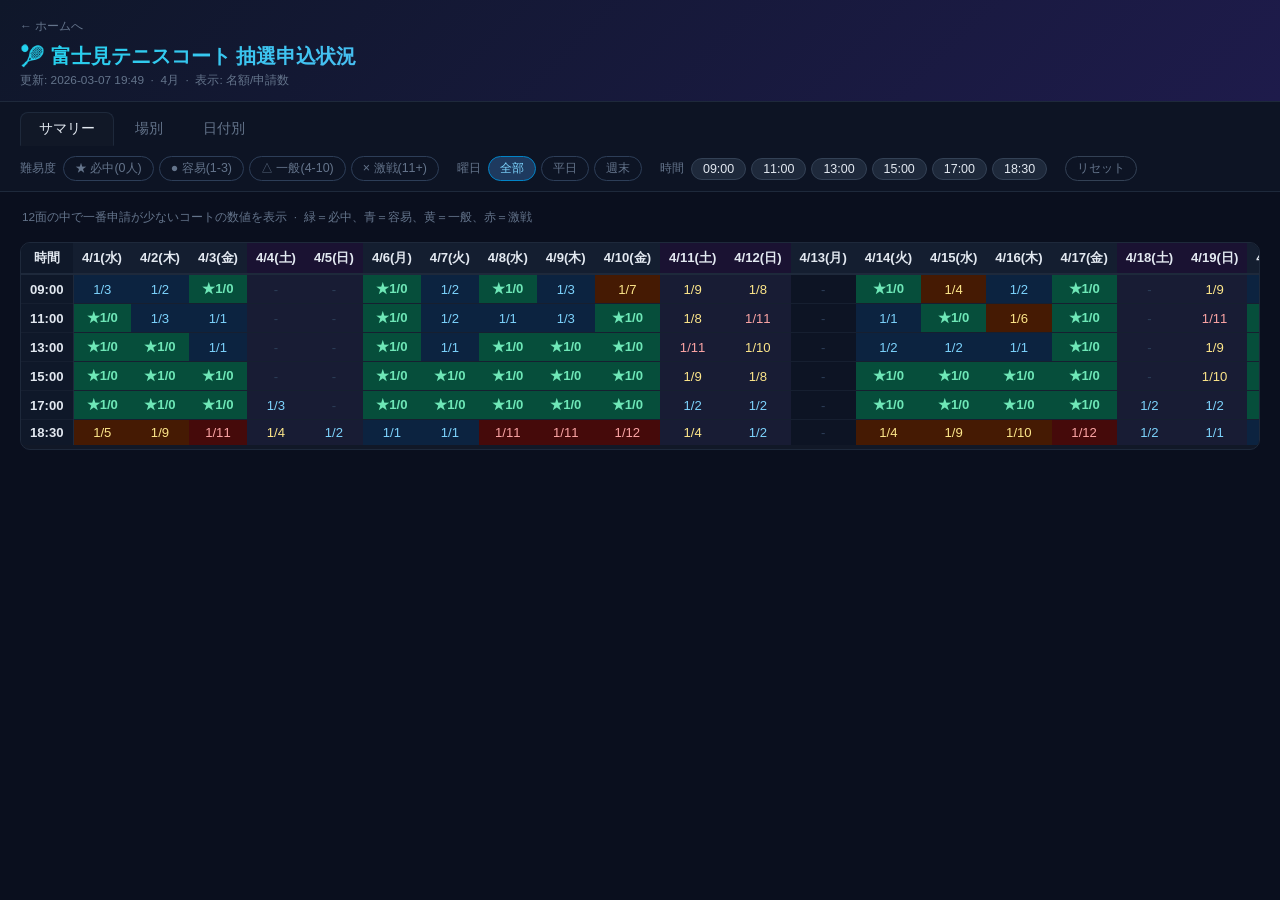
==== docs/lot.html @ 08aa70cd "添加主页、修复预约数据取得逻辑 - 新增 docs/index.html 主页（抽选/预约入口） - 抽选页改为 docs/lot.html - 修复 selectInstNo 索引偏移1位的 bug" ====
<!DOCTYPE html>
<html lang="ja">
<head>
<meta charset="UTF-8">
<meta name="viewport" content="width=device-width, initial-scale=1.0">
<title>富士見テニスコート 抽選申込状況</title>
<style>
*{margin:0;padding:0;box-sizing:border-box}
:root{
  --bg:#0a0f1e;--card:#111827;--border:#1e293b;--text:#e2e8f0;--muted:#64748b;
  --hot-bg:#064e3b;--hot-fg:#6ee7b7;
  --easy-bg:#0c2340;--easy-fg:#7dd3fc;
  --med-bg:#451a03;--med-fg:#fde68a;
  --hard-bg:#450a0a;--hard-fg:#fca5a5;
  --na-bg:#0d1424;--na-fg:#2d3e58;
  --we-tint:rgba(139,92,246,.06);
}
body{font-family:-apple-system,BlinkMacSystemFont,"Segoe UI",Roboto,sans-serif;background:var(--bg);color:var(--text);min-height:100vh}

/* Header */
.sticky-nav{position:sticky;top:0;z-index:200}
.site-header{background:linear-gradient(135deg,#0f172a,#1e1b4b);border-bottom:1px solid var(--border);padding:16px 20px 12px}
.site-title{font-size:1.25em;font-weight:700;background:linear-gradient(135deg,#22d3ee,#a78bfa);-webkit-background-clip:text;-webkit-text-fill-color:transparent}
.site-meta{font-size:.74em;color:var(--muted);margin-top:3px}

/* Toolbar */
.toolbar{background:#0d1424;border-bottom:1px solid var(--border)}
.tabs{display:flex;gap:2px;padding:10px 20px 0}
.tab{padding:7px 18px;border-radius:8px 8px 0 0;border:1px solid transparent;background:transparent;color:var(--muted);cursor:pointer;font-size:.85em;font-weight:500;transition:all .15s}
.tab:hover{color:var(--text)}
.tab.on{background:var(--card);border-color:var(--border);border-bottom-color:var(--card);color:var(--text)}
.filters{display:flex;flex-wrap:wrap;gap:8px 18px;padding:10px 20px;align-items:center}
.fg{display:flex;flex-wrap:wrap;gap:5px;align-items:center}
.flabel{font-size:.72em;color:var(--muted);white-space:nowrap;margin-right:2px}
.btn{padding:3px 11px;border-radius:20px;border:1px solid #2d3e58;background:transparent;color:var(--muted);cursor:pointer;font-size:.78em;white-space:nowrap;transition:all .15s}
.btn:hover{border-color:#475569;color:var(--text)}
.btn.on{border-color:transparent;color:#fff}
.btn.lv-hot.on{background:#065f46;border-color:#059669;color:#6ee7b7}
.btn.lv-easy.on{background:#0c2340;border-color:#0284c7;color:#7dd3fc}
.btn.lv-medium.on{background:#451a03;border-color:#b45309;color:#fde68a}
.btn.lv-hard.on{background:#450a0a;border-color:#b91c1c;color:#fca5a5}
.btn.day.on,.btn.expand-btn.on{background:#1e3a5f;border-color:#0284c7;color:#7dd3fc}
.btn.time-btn.on{background:#1e293b;border-color:#334155;color:var(--text)}
.btn.reset{border-color:#334155}

/* Views */
.main{padding:12px 20px;display:flex;flex-direction:column;gap:10px}
.view{display:none}.view.on{display:flex;flex-direction:column;gap:10px}
.sum-legend{font-size:.74em;color:var(--muted);padding:6px 2px}

/* Facility cards */
.facility{background:var(--card);border:1px solid var(--border);border-radius:10px;overflow:hidden}
.fac-hd{padding:10px 16px;font-size:.93em;font-weight:600;cursor:pointer;user-select:none;display:flex;justify-content:space-between;align-items:center;background:linear-gradient(90deg,#1e3a5f18,transparent);transition:background .15s}
.fac-hd:hover{background:linear-gradient(90deg,#1e3a5f44,transparent)}
.arrow{font-size:.75em;color:var(--muted);transition:transform .2s}
.fac-hd.open .arrow{transform:rotate(180deg)}
.fac-bd{display:none}.fac-bd.open{display:block}

/* Table */
.tbl-wrap{overflow-x:auto;padding-bottom:4px}
table{border-collapse:collapse;font-size:.82em;white-space:nowrap}
thead th{padding:6px 9px;text-align:center;background:#141e30;border-bottom:2px solid var(--border);font-weight:600;position:sticky;top:0;z-index:10}
thead th.col-we{background:#1a1232}
thead th.col-time{position:sticky;left:0;z-index:20;background:#0f1829}
tbody tr:hover td{filter:brightness(1.18)}
tbody td{padding:5px 9px;text-align:center;border-top:1px solid #161f30}
tbody td.col-time{background:#0f1829;font-weight:600;text-align:center;position:sticky;left:0;z-index:5;border-right:1px solid var(--border)}
tbody td.col-we{background:var(--we-tint)}
td.lv-hot{background:var(--hot-bg);color:var(--hot-fg);font-weight:700}
td.lv-easy{background:var(--easy-bg);color:var(--easy-fg)}
td.lv-medium{background:var(--med-bg);color:var(--med-fg)}
td.lv-hard{background:var(--hard-bg);color:var(--hard-fg)}
td.lv-unavailable,td.lv-other{background:var(--na-bg);color:var(--na-fg)}

/* Filter states */
body.hide-wd .col-wd{display:none}
body.hide-we .col-we{display:none}
body.hide-we #view-date .facility[data-we="1"]{display:none}
body.hide-wd #view-date .facility[data-we="0"]{display:none}
body.dim-mode td[data-level]{opacity:.07}
body.dim-mode td.col-time{opacity:1!important}
body.dim-mode td.lv-show{opacity:1}

.we-date > .fac-hd{background:linear-gradient(90deg,#2d1f4e44,transparent)}
@media(max-width:640px){
  .site-header,.filters,.tabs,.main{padding-left:10px;padding-right:10px}
  table{font-size:.74em}tbody td{padding:4px 5px}
}
</style>
</head>
<body>

<div class="sticky-nav">
<header class="site-header">
  <a href="index.html" style="display:inline-block;font-size:.75em;color:#64748b;text-decoration:none;margin-bottom:8px;" onmouseover="this.style.color='#94a3b8'" onmouseout="this.style.color='#64748b'">← ホームへ</a>
  <div class="site-title">🎾 富士見テニスコート 抽選申込状況</div>
  <div class="site-meta">更新: 2026-03-07 19:49 &nbsp;·&nbsp; 4月 &nbsp;·&nbsp; 表示: 名額/申請数</div>
</header>

<div class="toolbar">
  <div class="tabs">
    <button class="tab on" onclick="setView('summary',this)">サマリー</button>
    <button class="tab" onclick="setView('facility',this)">場別</button>
    <button class="tab" onclick="setView('date',this)">日付別</button>
  </div>
  <div class="filters">
    <div class="fg">
      <span class="flabel">難易度</span>
      <button class="btn lv-hot" data-lv="hot" onclick="toggleLv(this)">★ 必中(0人)</button>
      <button class="btn lv-easy" data-lv="easy" onclick="toggleLv(this)">● 容易(1-3)</button>
      <button class="btn lv-medium" data-lv="medium" onclick="toggleLv(this)">△ 一般(4-10)</button>
      <button class="btn lv-hard" data-lv="hard" onclick="toggleLv(this)">× 激戦(11+)</button>
    </div>
    <div class="fg">
      <span class="flabel">曜日</span>
      <button class="btn day on" data-day="all" onclick="setDay(this)">全部</button>
      <button class="btn day" data-day="wd" onclick="setDay(this)">平日</button>
      <button class="btn day" data-day="we" onclick="setDay(this)">週末</button>
    </div>
    <div class="fg" id="time-fg">
      <span class="flabel">時間</span>
    </div>
    <div class="fg" id="expand-fg" style="display:none">
      <button class="btn expand-btn on" id="expand-btn" onclick="toggleAll()">全折畳</button>
    </div>
    <button class="btn reset" onclick="resetAll()">リセット</button>
  </div>
</div>
</div>

<div class="main">
  <div class="view on" id="view-summary">
    <div class="sum-legend">12面の中で一番申請が少ないコートの数値を表示 &nbsp;·&nbsp; 緑＝必中、青＝容易、黄＝一般、赤＝激戦</div>
    <div class="facility">
      <div class="tbl-wrap"><table><thead><tr><th class="col-time">時間</th><th class="col-wd">4/1(水)</th><th class="col-wd">4/2(木)</th><th class="col-wd">4/3(金)</th><th class="col-we">4/4(土)</th><th class="col-we">4/5(日)</th><th class="col-wd">4/6(月)</th><th class="col-wd">4/7(火)</th><th class="col-wd">4/8(水)</th><th class="col-wd">4/9(木)</th><th class="col-wd">4/10(金)</th><th class="col-we">4/11(土)</th><th class="col-we">4/12(日)</th><th class="col-wd">4/13(月)</th><th class="col-wd">4/14(火)</th><th class="col-wd">4/15(水)</th><th class="col-wd">4/16(木)</th><th class="col-wd">4/17(金)</th><th class="col-we">4/18(土)</th><th class="col-we">4/19(日)</th><th class="col-wd">4/20(月)</th><th class="col-wd">4/21(火)</th><th class="col-wd">4/22(水)</th><th class="col-wd">4/23(木)</th><th class="col-wd">4/24(金)</th><th class="col-we">4/25(土)</th><th class="col-we">4/26(日)</th><th class="col-wd">4/27(月)</th><th class="col-wd">4/28(火)</th><th class="col-wd">4/29(水)</th><th class="col-wd">4/30(木)</th></tr></thead><tbody><tr class="row-time" data-time="09:00"><td class="col-time">09:00</td><td class="col-wd lv-easy" data-level="easy">1/3</td><td class="col-wd lv-easy" data-level="easy">1/2</td><td class="col-wd lv-hot" data-level="hot">★1/0</td><td class="col-we lv-unavailable" data-level="unavailable">-</td><td class="col-we lv-unavailable" data-level="unavailable">-</td><td class="col-wd lv-hot" data-level="hot">★1/0</td><td class="col-wd lv-easy" data-level="easy">1/2</td><td class="col-wd lv-hot" data-level="hot">★1/0</td><td class="col-wd lv-easy" data-level="easy">1/3</td><td class="col-wd lv-medium" data-level="medium">1/7</td><td class="col-we lv-medium" data-level="medium">1/9</td><td class="col-we lv-medium" data-level="medium">1/8</td><td class="col-wd lv-unavailable" data-level="unavailable">-</td><td class="col-wd lv-hot" data-level="hot">★1/0</td><td class="col-wd lv-medium" data-level="medium">1/4</td><td class="col-wd lv-easy" data-level="easy">1/2</td><td class="col-wd lv-hot" data-level="hot">★1/0</td><td class="col-we lv-unavailable" data-level="unavailable">-</td><td class="col-we lv-medium" data-level="medium">1/9</td><td class="col-wd lv-easy" data-level="easy">1/1</td><td class="col-wd lv-easy" data-level="easy">1/2</td><td class="col-wd lv-easy" data-level="easy">1/1</td><td class="col-wd lv-hot" data-level="hot">★1/0</td><td class="col-wd lv-hot" data-level="hot">★1/0</td><td class="col-we lv-unavailable" data-level="unavailable">-</td><td class="col-we lv-unavailable" data-level="unavailable">-</td><td class="col-wd lv-easy" data-level="easy">1/1</td><td class="col-wd lv-unavailable" data-level="unavailable">-</td><td class="col-wd lv-medium" data-level="medium">1/5</td><td class="col-wd lv-easy" data-level="easy">1/3</td></tr><tr class="row-time" data-time="11:00"><td class="col-time">11:00</td><td class="col-wd lv-hot" data-level="hot">★1/0</td><td class="col-wd lv-easy" data-level="easy">1/3</td><td class="col-wd lv-easy" data-level="easy">1/1</td><td class="col-we lv-unavailable" data-level="unavailable">-</td><td class="col-we lv-unavailable" data-level="unavailable">-</td><td class="col-wd lv-hot" data-level="hot">★1/0</td><td class="col-wd lv-easy" data-level="easy">1/2</td><td class="col-wd lv-easy" data-level="easy">1/1</td><td class="col-wd lv-easy" data-level="easy">1/3</td><td class="col-wd lv-hot" data-level="hot">★1/0</td><td class="col-we lv-medium" data-level="medium">1/8</td><td class="col-we lv-hard" data-level="hard">1/11</td><td class="col-wd lv-unavailable" data-level="unavailable">-</td><td class="col-wd lv-easy" data-level="easy">1/1</td><td class="col-wd lv-hot" data-level="hot">★1/0</td><td class="col-wd lv-medium" data-level="medium">1/6</td><td class="col-wd lv-hot" data-level="hot">★1/0</td><td class="col-we lv-unavailable" data-level="unavailable">-</td><td class="col-we lv-hard" data-level="hard">1/11</td><td class="col-wd lv-hot" data-level="hot">★1/0</td><td class="col-wd lv-easy" data-level="easy">1/2</td><td class="col-wd lv-easy" data-level="easy">1/1</td><td class="col-wd lv-medium" data-level="medium">1/6</td><td class="col-wd lv-hot" data-level="hot">★1/0</td><td class="col-we lv-unavailable" data-level="unavailable">-</td><td class="col-we lv-unavailable" data-level="unavailable">-</td><td class="col-wd lv-medium" data-level="medium">1/8</td><td class="col-wd lv-unavailable" data-level="unavailable">-</td><td class="col-wd lv-medium" data-level="medium">1/5</td><td class="col-wd lv-easy" data-level="easy">1/3</td></tr><tr class="row-time" data-time="13:00"><td class="col-time">13:00</td><td class="col-wd lv-hot" data-level="hot">★1/0</td><td class="col-wd lv-hot" data-level="hot">★1/0</td><td class="col-wd lv-easy" data-level="easy">1/1</td><td class="col-we lv-unavailable" data-level="unavailable">-</td><td class="col-we lv-unavailable" data-level="unavailable">-</td><td class="col-wd lv-hot" data-level="hot">★1/0</td><td class="col-wd lv-easy" data-level="easy">1/1</td><td class="col-wd lv-hot" data-level="hot">★1/0</td><td class="col-wd lv-hot" data-level="hot">★1/0</td><td class="col-wd lv-hot" data-level="hot">★1/0</td><td class="col-we lv-hard" data-level="hard">1/11</td><td class="col-we lv-medium" data-level="medium">1/10</td><td class="col-wd lv-unavailable" data-level="unavailable">-</td><td class="col-wd lv-easy" data-level="easy">1/2</td><td class="col-wd lv-easy" data-level="easy">1/2</td><td class="col-wd lv-easy" data-level="easy">1/1</td><td class="col-wd lv-hot" data-level="hot">★1/0</td><td class="col-we lv-unavailable" data-level="unavailable">-</td><td class="col-we lv-medium" data-level="medium">1/9</td><td class="col-wd lv-hot" data-level="hot">★1/0</td><td class="col-wd lv-easy" data-level="easy">1/2</td><td class="col-wd lv-hot" data-level="hot">★1/0</td><td class="col-wd lv-hot" data-level="hot">★1/0</td><td class="col-wd lv-hot" data-level="hot">★1/0</td><td class="col-we lv-unavailable" data-level="unavailable">-</td><td class="col-we lv-unavailable" data-level="unavailable">-</td><td class="col-wd lv-easy" data-level="easy">1/1</td><td class="col-wd lv-unavailable" data-level="unavailable">-</td><td class="col-wd lv-medium" data-level="medium">1/6</td><td class="col-wd lv-easy" data-level="easy">1/1</td></tr><tr class="row-time" data-time="15:00"><td class="col-time">15:00</td><td class="col-wd lv-hot" data-level="hot">★1/0</td><td class="col-wd lv-hot" data-level="hot">★1/0</td><td class="col-wd lv-hot" data-level="hot">★1/0</td><td class="col-we lv-unavailable" data-level="unavailable">-</td><td class="col-we lv-unavailable" data-level="unavailable">-</td><td class="col-wd lv-hot" data-level="hot">★1/0</td><td class="col-wd lv-hot" data-level="hot">★1/0</td><td class="col-wd lv-hot" data-level="hot">★1/0</td><td class="col-wd lv-hot" data-level="hot">★1/0</td><td class="col-wd lv-hot" data-level="hot">★1/0</td><td class="col-we lv-medium" data-level="medium">1/9</td><td class="col-we lv-medium" data-level="medium">1/8</td><td class="col-wd lv-unavailable" data-level="unavailable">-</td><td class="col-wd lv-hot" data-level="hot">★1/0</td><td class="col-wd lv-hot" data-level="hot">★1/0</td><td class="col-wd lv-hot" data-level="hot">★1/0</td><td class="col-wd lv-hot" data-level="hot">★1/0</td><td class="col-we lv-unavailable" data-level="unavailable">-</td><td class="col-we lv-medium" data-level="medium">1/10</td><td class="col-wd lv-hot" data-level="hot">★1/0</td><td class="col-wd lv-hot" data-level="hot">★1/0</td><td class="col-wd lv-hot" data-level="hot">★1/0</td><td class="col-wd lv-hot" data-level="hot">★1/0</td><td class="col-wd lv-hot" data-level="hot">★1/0</td><td class="col-we lv-unavailable" data-level="unavailable">-</td><td class="col-we lv-unavailable" data-level="unavailable">-</td><td class="col-wd lv-hot" data-level="hot">★1/0</td><td class="col-wd lv-unavailable" data-level="unavailable">-</td><td class="col-wd lv-medium" data-level="medium">1/4</td><td class="col-wd lv-hot" data-level="hot">★1/0</td></tr><tr class="row-time" data-time="17:00"><td class="col-time">17:00</td><td class="col-wd lv-hot" data-level="hot">★1/0</td><td class="col-wd lv-hot" data-level="hot">★1/0</td><td class="col-wd lv-hot" data-level="hot">★1/0</td><td class="col-we lv-easy" data-level="easy">1/3</td><td class="col-we lv-unavailable" data-level="unavailable">-</td><td class="col-wd lv-hot" data-level="hot">★1/0</td><td class="col-wd lv-hot" data-level="hot">★1/0</td><td class="col-wd lv-hot" data-level="hot">★1/0</td><td class="col-wd lv-hot" data-level="hot">★1/0</td><td class="col-wd lv-hot" data-level="hot">★1/0</td><td class="col-we lv-easy" data-level="easy">1/2</td><td class="col-we lv-easy" data-level="easy">1/2</td><td class="col-wd lv-unavailable" data-level="unavailable">-</td><td class="col-wd lv-hot" data-level="hot">★1/0</td><td class="col-wd lv-hot" data-level="hot">★1/0</td><td class="col-wd lv-hot" data-level="hot">★1/0</td><td class="col-wd lv-hot" data-level="hot">★1/0</td><td class="col-we lv-easy" data-level="easy">1/2</td><td class="col-we lv-easy" data-level="easy">1/2</td><td class="col-wd lv-hot" data-level="hot">★1/0</td><td class="col-wd lv-hot" data-level="hot">★1/0</td><td class="col-wd lv-hot" data-level="hot">★1/0</td><td class="col-wd lv-hot" data-level="hot">★1/0</td><td class="col-wd lv-hot" data-level="hot">★1/0</td><td class="col-we lv-unavailable" data-level="unavailable">-</td><td class="col-we lv-unavailable" data-level="unavailable">-</td><td class="col-wd lv-hot" data-level="hot">★1/0</td><td class="col-wd lv-unavailable" data-level="unavailable">-</td><td class="col-wd lv-easy" data-level="easy">1/1</td><td class="col-wd lv-hot" data-level="hot">★1/0</td></tr><tr class="row-time" data-time="18:30"><td class="col-time">18:30</td><td class="col-wd lv-medium" data-level="medium">1/5</td><td class="col-wd lv-medium" data-level="medium">1/9</td><td class="col-wd lv-hard" data-level="hard">1/11</td><td class="col-we lv-medium" data-level="medium">1/4</td><td class="col-we lv-easy" data-level="easy">1/2</td><td class="col-wd lv-easy" data-level="easy">1/1</td><td class="col-wd lv-easy" data-level="easy">1/1</td><td class="col-wd lv-hard" data-level="hard">1/11</td><td class="col-wd lv-hard" data-level="hard">1/11</td><td class="col-wd lv-hard" data-level="hard">1/12</td><td class="col-we lv-medium" data-level="medium">1/4</td><td class="col-we lv-easy" data-level="easy">1/2</td><td class="col-wd lv-unavailable" data-level="unavailable">-</td><td class="col-wd lv-medium" data-level="medium">1/4</td><td class="col-wd lv-medium" data-level="medium">1/9</td><td class="col-wd lv-medium" data-level="medium">1/10</td><td class="col-wd lv-hard" data-level="hard">1/12</td><td class="col-we lv-easy" data-level="easy">1/2</td><td class="col-we lv-easy" data-level="easy">1/1</td><td class="col-wd lv-easy" data-level="easy">1/3</td><td class="col-wd lv-medium" data-level="medium">1/4</td><td class="col-wd lv-hard" data-level="hard">1/11</td><td class="col-wd lv-easy" data-level="easy">1/3</td><td class="col-wd lv-hard" data-level="hard">1/13</td><td class="col-we lv-medium" data-level="medium">1/5</td><td class="col-we lv-easy" data-level="easy">1/2</td><td class="col-wd lv-easy" data-level="easy">1/2</td><td class="col-wd lv-unavailable" data-level="unavailable">-</td><td class="col-wd lv-easy" data-level="easy">1/2</td><td class="col-wd lv-medium" data-level="medium">1/6</td></tr></tbody></table></div>
    </div>
  </div>
  <div class="view" id="view-facility">
<div class="facility">
<div class="fac-hd" onclick="toggleBody(this)">富士見テニス場１<span class="arrow">▼</span></div>
<div class="fac-bd open"><div class="tbl-wrap"><table><thead><tr><th class="col-time">時間</th><th class="col-wd">4/1(水)</th><th class="col-wd">4/2(木)</th><th class="col-wd">4/3(金)</th><th class="col-we">4/4(土)</th><th class="col-we">4/5(日)</th><th class="col-wd">4/6(月)</th><th class="col-wd">4/7(火)</th><th class="col-wd">4/8(水)</th><th class="col-wd">4/9(木)</th><th class="col-wd">4/10(金)</th><th class="col-we">4/11(土)</th><th class="col-we">4/12(日)</th><th class="col-wd">4/13(月)</th><th class="col-wd">4/14(火)</th><th class="col-wd">4/15(水)</th><th class="col-wd">4/16(木)</th><th class="col-wd">4/17(金)</th><th class="col-we">4/18(土)</th><th class="col-we">4/19(日)</th><th class="col-wd">4/20(月)</th><th class="col-wd">4/21(火)</th><th class="col-wd">4/22(水)</th><th class="col-wd">4/23(木)</th><th class="col-wd">4/24(金)</th><th class="col-we">4/25(土)</th><th class="col-we">4/26(日)</th><th class="col-wd">4/27(月)</th><th class="col-wd">4/28(火)</th><th class="col-wd">4/29(水)</th><th class="col-wd">4/30(木)</th></tr></thead><tbody><tr class="row-time" data-time="09:00"><td class="col-time">09:00</td><td class="col-wd lv-hard" data-level="hard">1/76</td><td class="col-wd lv-easy" data-level="easy">1/2</td><td class="col-wd lv-hot" data-level="hot">★1/0</td><td class="col-we lv-unavailable" data-level="unavailable">-</td><td class="col-we lv-unavailable" data-level="unavailable">-</td><td class="col-wd lv-easy" data-level="easy">1/3</td><td class="col-wd lv-easy" data-level="easy">1/2</td><td class="col-wd lv-hard" data-level="hard">1/89</td><td class="col-wd lv-hard" data-level="hard">1/13</td><td class="col-wd lv-hard" data-level="hard">1/30</td><td class="col-we lv-hard" data-level="hard">1/16</td><td class="col-we lv-hard" data-level="hard">1/19</td><td class="col-wd lv-unavailable" data-level="unavailable">-</td><td class="col-wd lv-easy" data-level="easy">1/1</td><td class="col-wd lv-hard" data-level="hard">1/79</td><td class="col-wd lv-medium" data-level="medium">1/8</td><td class="col-wd lv-medium" data-level="medium">1/5</td><td class="col-we lv-unavailable" data-level="unavailable">-</td><td class="col-we lv-hard" data-level="hard">1/20</td><td class="col-wd lv-easy" data-level="easy">1/2</td><td class="col-wd lv-easy" data-level="easy">1/2</td><td class="col-wd lv-hard" data-level="hard">1/78</td><td class="col-wd lv-hot" data-level="hot">★1/0</td><td class="col-wd lv-hard" data-level="hard">1/20</td><td class="col-we lv-unavailable" data-level="unavailable">-</td><td class="col-we lv-unavailable" data-level="unavailable">-</td><td class="col-wd lv-easy" data-level="easy">1/3</td><td class="col-wd lv-unavailable" data-level="unavailable">-</td><td class="col-wd lv-hard" data-level="hard">1/41</td><td class="col-wd lv-easy" data-level="easy">1/3</td></tr><tr class="row-time" data-time="11:00"><td class="col-time">11:00</td><td class="col-wd lv-medium" data-level="medium">1/6</td><td class="col-wd lv-hard" data-level="hard">1/14</td><td class="col-wd lv-medium" data-level="medium">1/7</td><td class="col-we lv-unavailable" data-level="unavailable">-</td><td class="col-we lv-unavailable" data-level="unavailable">-</td><td class="col-wd lv-medium" data-level="medium">1/6</td><td class="col-wd lv-hard" data-level="hard">1/20</td><td class="col-wd lv-medium" data-level="medium">1/7</td><td class="col-wd lv-hard" data-level="hard">1/33</td><td class="col-wd lv-hard" data-level="hard">1/15</td><td class="col-we lv-hard" data-level="hard">1/15</td><td class="col-we lv-hard" data-level="hard">1/13</td><td class="col-wd lv-unavailable" data-level="unavailable">-</td><td class="col-wd lv-medium" data-level="medium">1/7</td><td class="col-wd lv-medium" data-level="medium">1/7</td><td class="col-wd lv-hard" data-level="hard">1/13</td><td class="col-wd lv-medium" data-level="medium">1/7</td><td class="col-we lv-unavailable" data-level="unavailable">-</td><td class="col-we lv-hard" data-level="hard">1/37</td><td class="col-wd lv-medium" data-level="medium">1/6</td><td class="col-wd lv-medium" data-level="medium">1/7</td><td class="col-wd lv-medium" data-level="medium">1/7</td><td class="col-wd lv-hard" data-level="hard">1/14</td><td class="col-wd lv-medium" data-level="medium">1/6</td><td class="col-we lv-unavailable" data-level="unavailable">-</td><td class="col-we lv-unavailable" data-level="unavailable">-</td><td class="col-wd lv-medium" data-level="medium">1/8</td><td class="col-wd lv-unavailable" data-level="unavailable">-</td><td class="col-wd lv-medium" data-level="medium">1/7</td><td class="col-wd lv-hard" data-level="hard">1/16</td></tr><tr class="row-time" data-time="13:00"><td class="col-time">13:00</td><td class="col-wd lv-medium" data-level="medium">1/10</td><td class="col-wd lv-easy" data-level="easy">1/3</td><td class="col-wd lv-medium" data-level="medium">1/5</td><td class="col-we lv-unavailable" data-level="unavailable">-</td><td class="col-we lv-unavailable" data-level="unavailable">-</td><td class="col-wd lv-easy" data-level="easy">1/2</td><td class="col-wd lv-medium" data-level="medium">1/5</td><td class="col-wd lv-medium" data-level="medium">1/8</td><td class="col-wd lv-easy" data-level="easy">1/2</td><td class="col-wd lv-hard" data-level="hard">1/12</td><td class="col-we lv-hard" data-level="hard">1/22</td><td class="col-we lv-hard" data-level="hard">1/11</td><td class="col-wd lv-unavailable" data-level="unavailable">-</td><td class="col-wd lv-easy" data-level="easy">1/3</td><td class="col-wd lv-medium" data-level="medium">1/7</td><td class="col-wd lv-easy" data-level="easy">1/2</td><td class="col-wd lv-medium" data-level="medium">1/4</td><td class="col-we lv-unavailable" data-level="unavailable">-</td><td class="col-we lv-medium" data-level="medium">1/9</td><td class="col-wd lv-easy" data-level="easy">1/2</td><td class="col-wd lv-easy" data-level="easy">1/2</td><td class="col-wd lv-medium" data-level="medium">1/7</td><td class="col-wd lv-easy" data-level="easy">1/2</td><td class="col-wd lv-easy" data-level="easy">1/2</td><td class="col-we lv-unavailable" data-level="unavailable">-</td><td class="col-we lv-unavailable" data-level="unavailable">-</td><td class="col-wd lv-medium" data-level="medium">1/9</td><td class="col-wd lv-unavailable" data-level="unavailable">-</td><td class="col-wd lv-hard" data-level="hard">1/12</td><td class="col-wd lv-easy" data-level="easy">1/2</td></tr><tr class="row-time" data-time="15:00"><td class="col-time">15:00</td><td class="col-wd lv-easy" data-level="easy">1/3</td><td class="col-wd lv-hot" data-level="hot">★1/0</td><td class="col-wd lv-easy" data-level="easy">1/2</td><td class="col-we lv-unavailable" data-level="unavailable">-</td><td class="col-we lv-unavailable" data-level="unavailable">-</td><td class="col-wd lv-easy" data-level="easy">1/1</td><td class="col-wd lv-hot" data-level="hot">★1/0</td><td class="col-wd lv-easy" data-level="easy">1/1</td><td class="col-wd lv-easy" data-level="easy">1/2</td><td class="col-wd lv-easy" data-level="easy">1/1</td><td class="col-we lv-medium" data-level="medium">1/9</td><td class="col-we lv-medium" data-level="medium">1/9</td><td class="col-wd lv-unavailable" data-level="unavailable">-</td><td class="col-wd lv-hot" data-level="hot">★1/0</td><td class="col-wd lv-easy" data-level="easy">1/2</td><td class="col-wd lv-easy" data-level="easy">1/2</td><td class="col-wd lv-easy" data-level="easy">1/2</td><td class="col-we lv-unavailable" data-level="unavailable">-</td><td class="col-we lv-hard" data-level="hard">1/21</td><td class="col-wd lv-easy" data-level="easy">1/1</td><td class="col-wd lv-hot" data-level="hot">★1/0</td><td class="col-wd lv-easy" data-level="easy">1/1</td><td class="col-wd lv-hot" data-level="hot">★1/0</td><td class="col-wd lv-hot" data-level="hot">★1/0</td><td class="col-we lv-unavailable" data-level="unavailable">-</td><td class="col-we lv-unavailable" data-level="unavailable">-</td><td class="col-wd lv-easy" data-level="easy">1/2</td><td class="col-wd lv-unavailable" data-level="unavailable">-</td><td class="col-wd lv-hard" data-level="hard">1/12</td><td class="col-wd lv-medium" data-level="medium">1/4</td></tr><tr class="row-time" data-time="17:00"><td class="col-time">17:00</td><td class="col-wd lv-hot" data-level="hot">★1/0</td><td class="col-wd lv-hot" data-level="hot">★1/0</td><td class="col-wd lv-hot" data-level="hot">★1/0</td><td class="col-we lv-medium" data-level="medium">1/5</td><td class="col-we lv-unavailable" data-level="unavailable">-</td><td class="col-wd lv-hot" data-level="hot">★1/0</td><td class="col-wd lv-hot" data-level="hot">★1/0</td><td class="col-wd lv-hot" data-level="hot">★1/0</td><td class="col-wd lv-hot" data-level="hot">★1/0</td><td class="col-wd lv-easy" data-level="easy">1/1</td><td class="col-we lv-medium" data-level="medium">1/7</td><td class="col-we lv-easy" data-level="easy">1/2</td><td class="col-wd lv-unavailable" data-level="unavailable">-</td><td class="col-wd lv-hot" data-level="hot">★1/0</td><td class="col-wd lv-easy" data-level="easy">1/1</td><td class="col-wd lv-hot" data-level="hot">★1/0</td><td class="col-wd lv-hot" data-level="hot">★1/0</td><td class="col-we lv-easy" data-level="easy">1/2</td><td class="col-we lv-easy" data-level="easy">1/3</td><td class="col-wd lv-hot" data-level="hot">★1/0</td><td class="col-wd lv-hot" data-level="hot">★1/0</td><td class="col-wd lv-hot" data-level="hot">★1/0</td><td class="col-wd lv-hot" data-level="hot">★1/0</td><td class="col-wd lv-hot" data-level="hot">★1/0</td><td class="col-we lv-unavailable" data-level="unavailable">-</td><td class="col-we lv-unavailable" data-level="unavailable">-</td><td class="col-wd lv-hot" data-level="hot">★1/0</td><td class="col-wd lv-unavailable" data-level="unavailable">-</td><td class="col-wd lv-easy" data-level="easy">1/1</td><td class="col-wd lv-easy" data-level="easy">1/1</td></tr><tr class="row-time" data-time="18:30"><td class="col-time">18:30</td><td class="col-wd lv-hard" data-level="hard">1/12</td><td class="col-wd lv-hard" data-level="hard">1/18</td><td class="col-wd lv-hard" data-level="hard">1/45</td><td class="col-we lv-hard" data-level="hard">1/20</td><td class="col-we lv-medium" data-level="medium">1/4</td><td class="col-wd lv-medium" data-level="medium">1/10</td><td class="col-wd lv-hard" data-level="hard">1/12</td><td class="col-wd lv-hard" data-level="hard">1/18</td><td class="col-wd lv-hard" data-level="hard">1/33</td><td class="col-wd lv-hard" data-level="hard">1/22</td><td class="col-we lv-hard" data-level="hard">1/20</td><td class="col-we lv-medium" data-level="medium">1/6</td><td class="col-wd lv-unavailable" data-level="unavailable">-</td><td class="col-wd lv-medium" data-level="medium">1/6</td><td class="col-wd lv-hard" data-level="hard">1/13</td><td class="col-wd lv-hard" data-level="hard">1/15</td><td class="col-wd lv-hard" data-level="hard">1/71</td><td class="col-we lv-medium" data-level="medium">1/6</td><td class="col-we lv-hard" data-level="hard">1/13</td><td class="col-wd lv-hard" data-level="hard">1/30</td><td class="col-wd lv-hard" data-level="hard">1/11</td><td class="col-wd lv-hard" data-level="hard">1/31</td><td class="col-wd lv-hard" data-level="hard">1/12</td><td class="col-wd lv-hard" data-level="hard">1/15</td><td class="col-we lv-hard" data-level="hard">1/11</td><td class="col-we lv-medium" data-level="medium">1/7</td><td class="col-wd lv-hard" data-level="hard">1/20</td><td class="col-wd lv-unavailable" data-level="unavailable">-</td><td class="col-wd lv-easy" data-level="easy">1/2</td><td class="col-wd lv-hard" data-level="hard">1/23</td></tr></tbody></table></div></div>
</div>
<div class="facility">
<div class="fac-hd" onclick="toggleBody(this)">富士見テニス場２<span class="arrow">▼</span></div>
<div class="fac-bd open"><div class="tbl-wrap"><table><thead><tr><th class="col-time">時間</th><th class="col-wd">4/1(水)</th><th class="col-wd">4/2(木)</th><th class="col-wd">4/3(金)</th><th class="col-we">4/4(土)</th><th class="col-we">4/5(日)</th><th class="col-wd">4/6(月)</th><th class="col-wd">4/7(火)</th><th class="col-wd">4/8(水)</th><th class="col-wd">4/9(木)</th><th class="col-wd">4/10(金)</th><th class="col-we">4/11(土)</th><th class="col-we">4/12(日)</th><th class="col-wd">4/13(月)</th><th class="col-wd">4/14(火)</th><th class="col-wd">4/15(水)</th><th class="col-wd">4/16(木)</th><th class="col-wd">4/17(金)</th><th class="col-we">4/18(土)</th><th class="col-we">4/19(日)</th><th class="col-wd">4/20(月)</th><th class="col-wd">4/21(火)</th><th class="col-wd">4/22(水)</th><th class="col-wd">4/23(木)</th><th class="col-wd">4/24(金)</th><th class="col-we">4/25(土)</th><th class="col-we">4/26(日)</th><th class="col-wd">4/27(月)</th><th class="col-wd">4/28(火)</th><th class="col-wd">4/29(水)</th><th class="col-wd">4/30(木)</th></tr></thead><tbody><tr class="row-time" data-time="09:00"><td class="col-time">09:00</td><td class="col-wd lv-medium" data-level="medium">1/5</td><td class="col-wd lv-easy" data-level="easy">1/3</td><td class="col-wd lv-medium" data-level="medium">1/5</td><td class="col-we lv-unavailable" data-level="unavailable">-</td><td class="col-we lv-unavailable" data-level="unavailable">-</td><td class="col-wd lv-medium" data-level="medium">1/5</td><td class="col-wd lv-medium" data-level="medium">1/4</td><td class="col-wd lv-medium" data-level="medium">1/5</td><td class="col-wd lv-easy" data-level="easy">1/3</td><td class="col-wd lv-hard" data-level="hard">1/12</td><td class="col-we lv-medium" data-level="medium">1/9</td><td class="col-we lv-medium" data-level="medium">1/8</td><td class="col-wd lv-unavailable" data-level="unavailable">-</td><td class="col-wd lv-hot" data-level="hot">★1/0</td><td class="col-wd lv-medium" data-level="medium">1/5</td><td class="col-wd lv-easy" data-level="easy">1/2</td><td class="col-wd lv-easy" data-level="easy">1/2</td><td class="col-we lv-unavailable" data-level="unavailable">-</td><td class="col-we lv-hard" data-level="hard">1/11</td><td class="col-wd lv-medium" data-level="medium">1/5</td><td class="col-wd lv-medium" data-level="medium">1/4</td><td class="col-wd lv-medium" data-level="medium">1/5</td><td class="col-wd lv-easy" data-level="easy">1/2</td><td class="col-wd lv-medium" data-level="medium">1/5</td><td class="col-we lv-unavailable" data-level="unavailable">-</td><td class="col-we lv-unavailable" data-level="unavailable">-</td><td class="col-wd lv-easy" data-level="easy">1/1</td><td class="col-wd lv-unavailable" data-level="unavailable">-</td><td class="col-wd lv-hard" data-level="hard">1/12</td><td class="col-wd lv-easy" data-level="easy">1/3</td></tr><tr class="row-time" data-time="11:00"><td class="col-time">11:00</td><td class="col-wd lv-hot" data-level="hot">★1/0</td><td class="col-wd lv-easy" data-level="easy">1/3</td><td class="col-wd lv-easy" data-level="easy">1/3</td><td class="col-we lv-unavailable" data-level="unavailable">-</td><td class="col-we lv-unavailable" data-level="unavailable">-</td><td class="col-wd lv-hot" data-level="hot">★1/0</td><td class="col-wd lv-easy" data-level="easy">1/3</td><td class="col-wd lv-easy" data-level="easy">1/3</td><td class="col-wd lv-medium" data-level="medium">1/5</td><td class="col-wd lv-hard" data-level="hard">1/12</td><td class="col-we lv-medium" data-level="medium">1/10</td><td class="col-we lv-hard" data-level="hard">1/19</td><td class="col-wd lv-unavailable" data-level="unavailable">-</td><td class="col-wd lv-easy" data-level="easy">1/1</td><td class="col-wd lv-hot" data-level="hot">★1/0</td><td class="col-wd lv-hard" data-level="hard">1/15</td><td class="col-wd lv-easy" data-level="easy">1/2</td><td class="col-we lv-unavailable" data-level="unavailable">-</td><td class="col-we lv-hard" data-level="hard">1/17</td><td class="col-wd lv-easy" data-level="easy">1/1</td><td class="col-wd lv-medium" data-level="medium">1/4</td><td class="col-wd lv-easy" data-level="easy">1/1</td><td class="col-wd lv-medium" data-level="medium">1/6</td><td class="col-wd lv-easy" data-level="easy">1/1</td><td class="col-we lv-unavailable" data-level="unavailable">-</td><td class="col-we lv-unavailable" data-level="unavailable">-</td><td class="col-wd lv-hard" data-level="hard">1/13</td><td class="col-wd lv-unavailable" data-level="unavailable">-</td><td class="col-wd lv-medium" data-level="medium">1/7</td><td class="col-wd lv-easy" data-level="easy">1/3</td></tr><tr class="row-time" data-time="13:00"><td class="col-time">13:00</td><td class="col-wd lv-easy" data-level="easy">1/1</td><td class="col-wd lv-hot" data-level="hot">★1/0</td><td class="col-wd lv-medium" data-level="medium">1/4</td><td class="col-we lv-unavailable" data-level="unavailable">-</td><td class="col-we lv-unavailable" data-level="unavailable">-</td><td class="col-wd lv-hot" data-level="hot">★1/0</td><td class="col-wd lv-easy" data-level="easy">1/1</td><td class="col-wd lv-hot" data-level="hot">★1/0</td><td class="col-wd lv-easy" data-level="easy">1/2</td><td class="col-wd lv-hard" data-level="hard">1/12</td><td class="col-we lv-hard" data-level="hard">1/18</td><td class="col-we lv-hard" data-level="hard">1/14</td><td class="col-wd lv-unavailable" data-level="unavailable">-</td><td class="col-wd lv-easy" data-level="easy">1/2</td><td class="col-wd lv-easy" data-level="easy">1/2</td><td class="col-wd lv-easy" data-level="easy">1/1</td><td class="col-wd lv-easy" data-level="easy">1/1</td><td class="col-we lv-unavailable" data-level="unavailable">-</td><td class="col-we lv-medium" data-level="medium">1/9</td><td class="col-wd lv-hot" data-level="hot">★1/0</td><td class="col-wd lv-easy" data-level="easy">1/2</td><td class="col-wd lv-hot" data-level="hot">★1/0</td><td class="col-wd lv-easy" data-level="easy">1/3</td><td class="col-wd lv-hot" data-level="hot">★1/0</td><td class="col-we lv-unavailable" data-level="unavailable">-</td><td class="col-we lv-unavailable" data-level="unavailable">-</td><td class="col-wd lv-easy" data-level="easy">1/1</td><td class="col-wd lv-unavailable" data-level="unavailable">-</td><td class="col-wd lv-medium" data-level="medium">1/7</td><td class="col-wd lv-easy" data-level="easy">1/1</td></tr><tr class="row-time" data-time="15:00"><td class="col-time">15:00</td><td class="col-wd lv-hot" data-level="hot">★1/0</td><td class="col-wd lv-hot" data-level="hot">★1/0</td><td class="col-wd lv-hot" data-level="hot">★1/0</td><td class="col-we lv-unavailable" data-level="unavailable">-</td><td class="col-we lv-unavailable" data-level="unavailable">-</td><td class="col-wd lv-hot" data-level="hot">★1/0</td><td class="col-wd lv-hot" data-level="hot">★1/0</td><td class="col-wd lv-hot" data-level="hot">★1/0</td><td class="col-wd lv-hot" data-level="hot">★1/0</td><td class="col-wd lv-hot" data-level="hot">★1/0</td><td class="col-we lv-medium" data-level="medium">1/9</td><td class="col-we lv-hard" data-level="hard">1/14</td><td class="col-wd lv-unavailable" data-level="unavailable">-</td><td class="col-wd lv-hot" data-level="hot">★1/0</td><td class="col-wd lv-hot" data-level="hot">★1/0</td><td class="col-wd lv-hot" data-level="hot">★1/0</td><td class="col-wd lv-easy" data-level="easy">1/1</td><td class="col-we lv-unavailable" data-level="unavailable">-</td><td class="col-we lv-medium" data-level="medium">1/10</td><td class="col-wd lv-hot" data-level="hot">★1/0</td><td class="col-wd lv-hot" data-level="hot">★1/0</td><td class="col-wd lv-hot" data-level="hot">★1/0</td><td class="col-wd lv-hot" data-level="hot">★1/0</td><td class="col-wd lv-hot" data-level="hot">★1/0</td><td class="col-we lv-unavailable" data-level="unavailable">-</td><td class="col-we lv-unavailable" data-level="unavailable">-</td><td class="col-wd lv-hot" data-level="hot">★1/0</td><td class="col-wd lv-unavailable" data-level="unavailable">-</td><td class="col-wd lv-medium" data-level="medium">1/5</td><td class="col-wd lv-hot" data-level="hot">★1/0</td></tr><tr class="row-time" data-time="17:00"><td class="col-time">17:00</td><td class="col-wd lv-hot" data-level="hot">★1/0</td><td class="col-wd lv-hot" data-level="hot">★1/0</td><td class="col-wd lv-hot" data-level="hot">★1/0</td><td class="col-we lv-easy" data-level="easy">1/3</td><td class="col-we lv-unavailable" data-level="unavailable">-</td><td class="col-wd lv-hot" data-level="hot">★1/0</td><td class="col-wd lv-hot" data-level="hot">★1/0</td><td class="col-wd lv-hot" data-level="hot">★1/0</td><td class="col-wd lv-hot" data-level="hot">★1/0</td><td class="col-wd lv-easy" data-level="easy">1/1</td><td class="col-we lv-easy" data-level="easy">1/3</td><td class="col-we lv-medium" data-level="medium">1/8</td><td class="col-wd lv-unavailable" data-level="unavailable">-</td><td class="col-wd lv-hot" data-level="hot">★1/0</td><td class="col-wd lv-hot" data-level="hot">★1/0</td><td class="col-wd lv-hot" data-level="hot">★1/0</td><td class="col-wd lv-hot" data-level="hot">★1/0</td><td class="col-we lv-medium" data-level="medium">1/4</td><td class="col-we lv-easy" data-level="easy">1/2</td><td class="col-wd lv-hot" data-level="hot">★1/0</td><td class="col-wd lv-hot" data-level="hot">★1/0</td><td class="col-wd lv-hot" data-level="hot">★1/0</td><td class="col-wd lv-hot" data-level="hot">★1/0</td><td class="col-wd lv-hot" data-level="hot">★1/0</td><td class="col-we lv-unavailable" data-level="unavailable">-</td><td class="col-we lv-unavailable" data-level="unavailable">-</td><td class="col-wd lv-hot" data-level="hot">★1/0</td><td class="col-wd lv-unavailable" data-level="unavailable">-</td><td class="col-wd lv-medium" data-level="medium">1/4</td><td class="col-wd lv-hot" data-level="hot">★1/0</td></tr><tr class="row-time" data-time="18:30"><td class="col-time">18:30</td><td class="col-wd lv-hard" data-level="hard">1/17</td><td class="col-wd lv-hard" data-level="hard">1/20</td><td class="col-wd lv-hard" data-level="hard">1/11</td><td class="col-we lv-medium" data-level="medium">1/5</td><td class="col-we lv-easy" data-level="easy">1/3</td><td class="col-wd lv-medium" data-level="medium">1/4</td><td class="col-wd lv-easy" data-level="easy">1/3</td><td class="col-wd lv-hard" data-level="hard">1/17</td><td class="col-wd lv-hard" data-level="hard">1/27</td><td class="col-wd lv-hard" data-level="hard">1/14</td><td class="col-we lv-medium" data-level="medium">1/6</td><td class="col-we lv-medium" data-level="medium">1/6</td><td class="col-wd lv-unavailable" data-level="unavailable">-</td><td class="col-wd lv-hard" data-level="hard">1/20</td><td class="col-wd lv-hard" data-level="hard">1/17</td><td class="col-wd lv-medium" data-level="medium">1/10</td><td class="col-wd lv-hard" data-level="hard">1/17</td><td class="col-we lv-hard" data-level="hard">1/11</td><td class="col-we lv-easy" data-level="easy">1/3</td><td class="col-wd lv-medium" data-level="medium">1/5</td><td class="col-wd lv-hard" data-level="hard">1/20</td><td class="col-wd lv-hard" data-level="hard">1/16</td><td class="col-wd lv-easy" data-level="easy">1/3</td><td class="col-wd lv-hard" data-level="hard">1/16</td><td class="col-we lv-medium" data-level="medium">1/6</td><td class="col-we lv-easy" data-level="easy">1/2</td><td class="col-wd lv-easy" data-level="easy">1/2</td><td class="col-wd lv-unavailable" data-level="unavailable">-</td><td class="col-wd lv-easy" data-level="easy">1/2</td><td class="col-wd lv-medium" data-level="medium">1/6</td></tr></tbody></table></div></div>
</div>
<div class="facility">
<div class="fac-hd" onclick="toggleBody(this)">富士見テニス場３<span class="arrow">▼</span></div>
<div class="fac-bd open"><div class="tbl-wrap"><table><thead><tr><th class="col-time">時間</th><th class="col-wd">4/1(水)</th><th class="col-wd">4/2(木)</th><th class="col-wd">4/3(金)</th><th class="col-we">4/4(土)</th><th class="col-we">4/5(日)</th><th class="col-wd">4/6(月)</th><th class="col-wd">4/7(火)</th><th class="col-wd">4/8(水)</th><th class="col-wd">4/9(木)</th><th class="col-wd">4/10(金)</th><th class="col-we">4/11(土)</th><th class="col-we">4/12(日)</th><th class="col-wd">4/13(月)</th><th class="col-wd">4/14(火)</th><th class="col-wd">4/15(水)</th><th class="col-wd">4/16(木)</th><th class="col-wd">4/17(金)</th><th class="col-we">4/18(土)</th><th class="col-we">4/19(日)</th><th class="col-wd">4/20(月)</th><th class="col-wd">4/21(火)</th><th class="col-wd">4/22(水)</th><th class="col-wd">4/23(木)</th><th class="col-wd">4/24(金)</th><th class="col-we">4/25(土)</th><th class="col-we">4/26(日)</th><th class="col-wd">4/27(月)</th><th class="col-wd">4/28(火)</th><th class="col-wd">4/29(水)</th><th class="col-wd">4/30(木)</th></tr></thead><tbody><tr class="row-time" data-time="09:00"><td class="col-time">09:00</td><td class="col-wd lv-medium" data-level="medium">1/4</td><td class="col-wd lv-medium" data-level="medium">1/8</td><td class="col-wd lv-easy" data-level="easy">1/1</td><td class="col-we lv-unavailable" data-level="unavailable">-</td><td class="col-we lv-unavailable" data-level="unavailable">-</td><td class="col-wd lv-medium" data-level="medium">1/6</td><td class="col-wd lv-easy" data-level="easy">1/3</td><td class="col-wd lv-medium" data-level="medium">1/4</td><td class="col-wd lv-medium" data-level="medium">1/9</td><td class="col-wd lv-medium" data-level="medium">1/7</td><td class="col-we lv-hard" data-level="hard">1/41</td><td class="col-we lv-medium" data-level="medium">1/9</td><td class="col-wd lv-unavailable" data-level="unavailable">-</td><td class="col-wd lv-easy" data-level="easy">1/3</td><td class="col-wd lv-medium" data-level="medium">1/4</td><td class="col-wd lv-medium" data-level="medium">1/6</td><td class="col-wd lv-medium" data-level="medium">1/5</td><td class="col-we lv-unavailable" data-level="unavailable">-</td><td class="col-we lv-hard" data-level="hard">1/19</td><td class="col-wd lv-medium" data-level="medium">1/10</td><td class="col-wd lv-easy" data-level="easy">1/3</td><td class="col-wd lv-medium" data-level="medium">1/4</td><td class="col-wd lv-medium" data-level="medium">1/8</td><td class="col-wd lv-hot" data-level="hot">★1/0</td><td class="col-we lv-unavailable" data-level="unavailable">-</td><td class="col-we lv-unavailable" data-level="unavailable">-</td><td class="col-wd lv-hard" data-level="hard">1/15</td><td class="col-wd lv-unavailable" data-level="unavailable">-</td><td class="col-wd lv-hard" data-level="hard">1/16</td><td class="col-wd lv-hard" data-level="hard">1/11</td></tr><tr class="row-time" data-time="11:00"><td class="col-time">11:00</td><td class="col-wd lv-hot" data-level="hot">★1/0</td><td class="col-wd lv-easy" data-level="easy">1/3</td><td class="col-wd lv-medium" data-level="medium">1/4</td><td class="col-we lv-unavailable" data-level="unavailable">-</td><td class="col-we lv-unavailable" data-level="unavailable">-</td><td class="col-wd lv-hot" data-level="hot">★1/0</td><td class="col-wd lv-easy" data-level="easy">1/3</td><td class="col-wd lv-easy" data-level="easy">1/1</td><td class="col-wd lv-hard" data-level="hard">1/12</td><td class="col-wd lv-easy" data-level="easy">1/3</td><td class="col-we lv-hard" data-level="hard">1/11</td><td class="col-we lv-hard" data-level="hard">1/14</td><td class="col-wd lv-unavailable" data-level="unavailable">-</td><td class="col-wd lv-easy" data-level="easy">1/2</td><td class="col-wd lv-hot" data-level="hot">★1/0</td><td class="col-wd lv-hard" data-level="hard">1/12</td><td class="col-wd lv-medium" data-level="medium">1/4</td><td class="col-we lv-unavailable" data-level="unavailable">-</td><td class="col-we lv-hard" data-level="hard">1/13</td><td class="col-wd lv-easy" data-level="easy">1/1</td><td class="col-wd lv-medium" data-level="medium">1/4</td><td class="col-wd lv-easy" data-level="easy">1/2</td><td class="col-wd lv-hard" data-level="hard">1/13</td><td class="col-wd lv-easy" data-level="easy">1/1</td><td class="col-we lv-unavailable" data-level="unavailable">-</td><td class="col-we lv-unavailable" data-level="unavailable">-</td><td class="col-wd lv-unavailable" data-level="unavailable">-</td><td class="col-wd lv-unavailable" data-level="unavailable">-</td><td class="col-wd lv-hard" data-level="hard">1/21</td><td class="col-wd lv-medium" data-level="medium">1/9</td></tr><tr class="row-time" data-time="13:00"><td class="col-time">13:00</td><td class="col-wd lv-hot" data-level="hot">★1/0</td><td class="col-wd lv-hot" data-level="hot">★1/0</td><td class="col-wd lv-easy" data-level="easy">1/3</td><td class="col-we lv-unavailable" data-level="unavailable">-</td><td class="col-we lv-unavailable" data-level="unavailable">-</td><td class="col-wd lv-hot" data-level="hot">★1/0</td><td class="col-wd lv-easy" data-level="easy">1/2</td><td class="col-wd lv-hot" data-level="hot">★1/0</td><td class="col-wd lv-hot" data-level="hot">★1/0</td><td class="col-wd lv-easy" data-level="easy">1/2</td><td class="col-we lv-hard" data-level="hard">1/15</td><td class="col-we lv-hard" data-level="hard">1/20</td><td class="col-wd lv-unavailable" data-level="unavailable">-</td><td class="col-wd lv-easy" data-level="easy">1/2</td><td class="col-wd lv-easy" data-level="easy">1/2</td><td class="col-wd lv-easy" data-level="easy">1/1</td><td class="col-wd lv-easy" data-level="easy">1/1</td><td class="col-we lv-unavailable" data-level="unavailable">-</td><td class="col-we lv-hard" data-level="hard">1/13</td><td class="col-wd lv-easy" data-level="easy">1/1</td><td class="col-wd lv-medium" data-level="medium">1/4</td><td class="col-wd lv-hot" data-level="hot">★1/0</td><td class="col-wd lv-easy" data-level="easy">1/3</td><td class="col-wd lv-hot" data-level="hot">★1/0</td><td class="col-we lv-unavailable" data-level="unavailable">-</td><td class="col-we lv-unavailable" data-level="unavailable">-</td><td class="col-wd lv-unavailable" data-level="unavailable">-</td><td class="col-wd lv-unavailable" data-level="unavailable">-</td><td class="col-wd lv-hard" data-level="hard">1/21</td><td class="col-wd lv-easy" data-level="easy">1/1</td></tr><tr class="row-time" data-time="15:00"><td class="col-time">15:00</td><td class="col-wd lv-hot" data-level="hot">★1/0</td><td class="col-wd lv-hot" data-level="hot">★1/0</td><td class="col-wd lv-hot" data-level="hot">★1/0</td><td class="col-we lv-unavailable" data-level="unavailable">-</td><td class="col-we lv-unavailable" data-level="unavailable">-</td><td class="col-wd lv-hot" data-level="hot">★1/0</td><td class="col-wd lv-hot" data-level="hot">★1/0</td><td class="col-wd lv-hot" data-level="hot">★1/0</td><td class="col-wd lv-hot" data-level="hot">★1/0</td><td class="col-wd lv-hot" data-level="hot">★1/0</td><td class="col-we lv-hard" data-level="hard">1/13</td><td class="col-we lv-hard" data-level="hard">1/20</td><td class="col-wd lv-unavailable" data-level="unavailable">-</td><td class="col-wd lv-hot" data-level="hot">★1/0</td><td class="col-wd lv-hot" data-level="hot">★1/0</td><td class="col-wd lv-hot" data-level="hot">★1/0</td><td class="col-wd lv-hot" data-level="hot">★1/0</td><td class="col-we lv-unavailable" data-level="unavailable">-</td><td class="col-we lv-hard" data-level="hard">1/16</td><td class="col-wd lv-hot" data-level="hot">★1/0</td><td class="col-wd lv-hot" data-level="hot">★1/0</td><td class="col-wd lv-hot" data-level="hot">★1/0</td><td class="col-wd lv-hot" data-level="hot">★1/0</td><td class="col-wd lv-hot" data-level="hot">★1/0</td><td class="col-we lv-unavailable" data-level="unavailable">-</td><td class="col-we lv-unavailable" data-level="unavailable">-</td><td class="col-wd lv-unavailable" data-level="unavailable">-</td><td class="col-wd lv-unavailable" data-level="unavailable">-</td><td class="col-wd lv-medium" data-level="medium">1/4</td><td class="col-wd lv-easy" data-level="easy">1/1</td></tr><tr class="row-time" data-time="17:00"><td class="col-time">17:00</td><td class="col-wd lv-hot" data-level="hot">★1/0</td><td class="col-wd lv-hot" data-level="hot">★1/0</td><td class="col-wd lv-hot" data-level="hot">★1/0</td><td class="col-we lv-medium" data-level="medium">1/5</td><td class="col-we lv-unavailable" data-level="unavailable">-</td><td class="col-wd lv-hot" data-level="hot">★1/0</td><td class="col-wd lv-hot" data-level="hot">★1/0</td><td class="col-wd lv-hot" data-level="hot">★1/0</td><td class="col-wd lv-hot" data-level="hot">★1/0</td><td class="col-wd lv-easy" data-level="easy">1/1</td><td class="col-we lv-easy" data-level="easy">1/2</td><td class="col-we lv-easy" data-level="easy">1/2</td><td class="col-wd lv-unavailable" data-level="unavailable">-</td><td class="col-wd lv-hot" data-level="hot">★1/0</td><td class="col-wd lv-hot" data-level="hot">★1/0</td><td class="col-wd lv-hot" data-level="hot">★1/0</td><td class="col-wd lv-hot" data-level="hot">★1/0</td><td class="col-we lv-easy" data-level="easy">1/3</td><td class="col-we lv-easy" data-level="easy">1/2</td><td class="col-wd lv-hot" data-level="hot">★1/0</td><td class="col-wd lv-hot" data-level="hot">★1/0</td><td class="col-wd lv-hot" data-level="hot">★1/0</td><td class="col-wd lv-hot" data-level="hot">★1/0</td><td class="col-wd lv-hot" data-level="hot">★1/0</td><td class="col-we lv-unavailable" data-level="unavailable">-</td><td class="col-we lv-unavailable" data-level="unavailable">-</td><td class="col-wd lv-hot" data-level="hot">★1/0</td><td class="col-wd lv-unavailable" data-level="unavailable">-</td><td class="col-wd lv-easy" data-level="easy">1/1</td><td class="col-wd lv-easy" data-level="easy">1/1</td></tr><tr class="row-time" data-time="18:30"><td class="col-time">18:30</td><td class="col-wd lv-medium" data-level="medium">1/7</td><td class="col-wd lv-hard" data-level="hard">1/11</td><td class="col-wd lv-hard" data-level="hard">1/18</td><td class="col-we lv-medium" data-level="medium">1/9</td><td class="col-we lv-easy" data-level="easy">1/2</td><td class="col-wd lv-easy" data-level="easy">1/2</td><td class="col-wd lv-hard" data-level="hard">1/34</td><td class="col-wd lv-hard" data-level="hard">1/11</td><td class="col-wd lv-hard" data-level="hard">1/19</td><td class="col-wd lv-hard" data-level="hard">1/34</td><td class="col-we lv-medium" data-level="medium">1/7</td><td class="col-we lv-easy" data-level="easy">1/2</td><td class="col-wd lv-unavailable" data-level="unavailable">-</td><td class="col-wd lv-medium" data-level="medium">1/4</td><td class="col-wd lv-hard" data-level="hard">1/54</td><td class="col-wd lv-hard" data-level="hard">1/12</td><td class="col-wd lv-hard" data-level="hard">1/28</td><td class="col-we lv-easy" data-level="easy">1/2</td><td class="col-we lv-medium" data-level="medium">1/5</td><td class="col-wd lv-easy" data-level="easy">1/3</td><td class="col-wd lv-hard" data-level="hard">1/29</td><td class="col-wd lv-hard" data-level="hard">1/23</td><td class="col-wd lv-hard" data-level="hard">1/12</td><td class="col-wd lv-hard" data-level="hard">1/32</td><td class="col-we lv-medium" data-level="medium">1/5</td><td class="col-we lv-easy" data-level="easy">1/2</td><td class="col-wd lv-easy" data-level="easy">1/2</td><td class="col-wd lv-unavailable" data-level="unavailable">-</td><td class="col-wd lv-medium" data-level="medium">1/9</td><td class="col-wd lv-hard" data-level="hard">1/12</td></tr></tbody></table></div></div>
</div>
<div class="facility">
<div class="fac-hd" onclick="toggleBody(this)">富士見テニス場４<span class="arrow">▼</span></div>
<div class="fac-bd open"><div class="tbl-wrap"><table><thead><tr><th class="col-time">時間</th><th class="col-wd">4/1(水)</th><th class="col-wd">4/2(木)</th><th class="col-wd">4/3(金)</th><th class="col-we">4/4(土)</th><th class="col-we">4/5(日)</th><th class="col-wd">4/6(月)</th><th class="col-wd">4/7(火)</th><th class="col-wd">4/8(水)</th><th class="col-wd">4/9(木)</th><th class="col-wd">4/10(金)</th><th class="col-we">4/11(土)</th><th class="col-we">4/12(日)</th><th class="col-wd">4/13(月)</th><th class="col-wd">4/14(火)</th><th class="col-wd">4/15(水)</th><th class="col-wd">4/16(木)</th><th class="col-wd">4/17(金)</th><th class="col-we">4/18(土)</th><th class="col-we">4/19(日)</th><th class="col-wd">4/20(月)</th><th class="col-wd">4/21(火)</th><th class="col-wd">4/22(水)</th><th class="col-wd">4/23(木)</th><th class="col-wd">4/24(金)</th><th class="col-we">4/25(土)</th><th class="col-we">4/26(日)</th><th class="col-wd">4/27(月)</th><th class="col-wd">4/28(火)</th><th class="col-wd">4/29(水)</th><th class="col-wd">4/30(木)</th></tr></thead><tbody><tr class="row-time" data-time="09:00"><td class="col-time">09:00</td><td class="col-wd lv-easy" data-level="easy">1/3</td><td class="col-wd lv-medium" data-level="medium">1/6</td><td class="col-wd lv-medium" data-level="medium">1/4</td><td class="col-we lv-unavailable" data-level="unavailable">-</td><td class="col-we lv-unavailable" data-level="unavailable">-</td><td class="col-wd lv-medium" data-level="medium">1/4</td><td class="col-wd lv-medium" data-level="medium">1/8</td><td class="col-wd lv-hard" data-level="hard">1/15</td><td class="col-wd lv-medium" data-level="medium">1/5</td><td class="col-wd lv-medium" data-level="medium">1/7</td><td class="col-we lv-hard" data-level="hard">1/22</td><td class="col-we lv-medium" data-level="medium">1/9</td><td class="col-wd lv-unavailable" data-level="unavailable">-</td><td class="col-wd lv-medium" data-level="medium">1/7</td><td class="col-wd lv-hard" data-level="hard">1/15</td><td class="col-wd lv-medium" data-level="medium">1/5</td><td class="col-wd lv-medium" data-level="medium">1/6</td><td class="col-we lv-unavailable" data-level="unavailable">-</td><td class="col-we lv-hard" data-level="hard">1/28</td><td class="col-wd lv-easy" data-level="easy">1/3</td><td class="col-wd lv-medium" data-level="medium">1/8</td><td class="col-wd lv-easy" data-level="easy">1/2</td><td class="col-wd lv-medium" data-level="medium">1/4</td><td class="col-wd lv-medium" data-level="medium">1/6</td><td class="col-we lv-unavailable" data-level="unavailable">-</td><td class="col-we lv-unavailable" data-level="unavailable">-</td><td class="col-wd lv-medium" data-level="medium">1/5</td><td class="col-wd lv-unavailable" data-level="unavailable">-</td><td class="col-wd lv-medium" data-level="medium">1/5</td><td class="col-wd lv-medium" data-level="medium">1/6</td></tr><tr class="row-time" data-time="11:00"><td class="col-time">11:00</td><td class="col-wd lv-hot" data-level="hot">★1/0</td><td class="col-wd lv-medium" data-level="medium">1/9</td><td class="col-wd lv-easy" data-level="easy">1/3</td><td class="col-we lv-unavailable" data-level="unavailable">-</td><td class="col-we lv-unavailable" data-level="unavailable">-</td><td class="col-wd lv-easy" data-level="easy">1/1</td><td class="col-wd lv-easy" data-level="easy">1/2</td><td class="col-wd lv-easy" data-level="easy">1/1</td><td class="col-wd lv-easy" data-level="easy">1/3</td><td class="col-wd lv-easy" data-level="easy">1/1</td><td class="col-we lv-medium" data-level="medium">1/8</td><td class="col-we lv-hard" data-level="hard">1/22</td><td class="col-wd lv-unavailable" data-level="unavailable">-</td><td class="col-wd lv-easy" data-level="easy">1/1</td><td class="col-wd lv-easy" data-level="easy">1/2</td><td class="col-wd lv-medium" data-level="medium">1/6</td><td class="col-wd lv-easy" data-level="easy">1/2</td><td class="col-we lv-unavailable" data-level="unavailable">-</td><td class="col-we lv-hard" data-level="hard">1/11</td><td class="col-wd lv-hot" data-level="hot">★1/0</td><td class="col-wd lv-medium" data-level="medium">1/5</td><td class="col-wd lv-medium" data-level="medium">1/4</td><td class="col-wd lv-medium" data-level="medium">1/8</td><td class="col-wd lv-easy" data-level="easy">1/2</td><td class="col-we lv-unavailable" data-level="unavailable">-</td><td class="col-we lv-unavailable" data-level="unavailable">-</td><td class="col-wd lv-unavailable" data-level="unavailable">-</td><td class="col-wd lv-unavailable" data-level="unavailable">-</td><td class="col-wd lv-medium" data-level="medium">1/9</td><td class="col-wd lv-hard" data-level="hard">1/12</td></tr><tr class="row-time" data-time="13:00"><td class="col-time">13:00</td><td class="col-wd lv-hot" data-level="hot">★1/0</td><td class="col-wd lv-medium" data-level="medium">1/4</td><td class="col-wd lv-easy" data-level="easy">1/2</td><td class="col-we lv-unavailable" data-level="unavailable">-</td><td class="col-we lv-unavailable" data-level="unavailable">-</td><td class="col-wd lv-hot" data-level="hot">★1/0</td><td class="col-wd lv-easy" data-level="easy">1/1</td><td class="col-wd lv-hot" data-level="hot">★1/0</td><td class="col-wd lv-easy" data-level="easy">1/2</td><td class="col-wd lv-hot" data-level="hot">★1/0</td><td class="col-we lv-hard" data-level="hard">1/12</td><td class="col-we lv-hard" data-level="hard">1/22</td><td class="col-wd lv-unavailable" data-level="unavailable">-</td><td class="col-wd lv-medium" data-level="medium">1/8</td><td class="col-wd lv-easy" data-level="easy">1/3</td><td class="col-wd lv-easy" data-level="easy">1/2</td><td class="col-wd lv-easy" data-level="easy">1/1</td><td class="col-we lv-unavailable" data-level="unavailable">-</td><td class="col-we lv-medium" data-level="medium">1/10</td><td class="col-wd lv-hot" data-level="hot">★1/0</td><td class="col-wd lv-medium" data-level="medium">1/6</td><td class="col-wd lv-easy" data-level="easy">1/3</td><td class="col-wd lv-medium" data-level="medium">1/4</td><td class="col-wd lv-easy" data-level="easy">1/1</td><td class="col-we lv-unavailable" data-level="unavailable">-</td><td class="col-we lv-unavailable" data-level="unavailable">-</td><td class="col-wd lv-unavailable" data-level="unavailable">-</td><td class="col-wd lv-unavailable" data-level="unavailable">-</td><td class="col-wd lv-medium" data-level="medium">1/8</td><td class="col-wd lv-easy" data-level="easy">1/1</td></tr><tr class="row-time" data-time="15:00"><td class="col-time">15:00</td><td class="col-wd lv-hot" data-level="hot">★1/0</td><td class="col-wd lv-hot" data-level="hot">★1/0</td><td class="col-wd lv-hot" data-level="hot">★1/0</td><td class="col-we lv-unavailable" data-level="unavailable">-</td><td class="col-we lv-unavailable" data-level="unavailable">-</td><td class="col-wd lv-easy" data-level="easy">1/1</td><td class="col-wd lv-hot" data-level="hot">★1/0</td><td class="col-wd lv-hot" data-level="hot">★1/0</td><td class="col-wd lv-hot" data-level="hot">★1/0</td><td class="col-wd lv-hot" data-level="hot">★1/0</td><td class="col-we lv-hard" data-level="hard">1/20</td><td class="col-we lv-medium" data-level="medium">1/10</td><td class="col-wd lv-unavailable" data-level="unavailable">-</td><td class="col-wd lv-hot" data-level="hot">★1/0</td><td class="col-wd lv-hot" data-level="hot">★1/0</td><td class="col-wd lv-hot" data-level="hot">★1/0</td><td class="col-wd lv-easy" data-level="easy">1/1</td><td class="col-we lv-unavailable" data-level="unavailable">-</td><td class="col-we lv-hard" data-level="hard">1/13</td><td class="col-wd lv-hot" data-level="hot">★1/0</td><td class="col-wd lv-hot" data-level="hot">★1/0</td><td class="col-wd lv-hot" data-level="hot">★1/0</td><td class="col-wd lv-hot" data-level="hot">★1/0</td><td class="col-wd lv-hot" data-level="hot">★1/0</td><td class="col-we lv-unavailable" data-level="unavailable">-</td><td class="col-we lv-unavailable" data-level="unavailable">-</td><td class="col-wd lv-unavailable" data-level="unavailable">-</td><td class="col-wd lv-unavailable" data-level="unavailable">-</td><td class="col-wd lv-medium" data-level="medium">1/4</td><td class="col-wd lv-easy" data-level="easy">1/1</td></tr><tr class="row-time" data-time="17:00"><td class="col-time">17:00</td><td class="col-wd lv-hot" data-level="hot">★1/0</td><td class="col-wd lv-hot" data-level="hot">★1/0</td><td class="col-wd lv-hot" data-level="hot">★1/0</td><td class="col-we lv-easy" data-level="easy">1/3</td><td class="col-we lv-unavailable" data-level="unavailable">-</td><td class="col-wd lv-easy" data-level="easy">1/1</td><td class="col-wd lv-hot" data-level="hot">★1/0</td><td class="col-wd lv-hot" data-level="hot">★1/0</td><td class="col-wd lv-hot" data-level="hot">★1/0</td><td class="col-wd lv-easy" data-level="easy">1/2</td><td class="col-we lv-easy" data-level="easy">1/3</td><td class="col-we lv-easy" data-level="easy">1/3</td><td class="col-wd lv-unavailable" data-level="unavailable">-</td><td class="col-wd lv-hot" data-level="hot">★1/0</td><td class="col-wd lv-hot" data-level="hot">★1/0</td><td class="col-wd lv-hot" data-level="hot">★1/0</td><td class="col-wd lv-hot" data-level="hot">★1/0</td><td class="col-we lv-easy" data-level="easy">1/3</td><td class="col-we lv-easy" data-level="easy">1/2</td><td class="col-wd lv-hot" data-level="hot">★1/0</td><td class="col-wd lv-hot" data-level="hot">★1/0</td><td class="col-wd lv-hot" data-level="hot">★1/0</td><td class="col-wd lv-hot" data-level="hot">★1/0</td><td class="col-wd lv-hot" data-level="hot">★1/0</td><td class="col-we lv-unavailable" data-level="unavailable">-</td><td class="col-we lv-unavailable" data-level="unavailable">-</td><td class="col-wd lv-hot" data-level="hot">★1/0</td><td class="col-wd lv-unavailable" data-level="unavailable">-</td><td class="col-wd lv-easy" data-level="easy">1/2</td><td class="col-wd lv-easy" data-level="easy">1/1</td></tr><tr class="row-time" data-time="18:30"><td class="col-time">18:30</td><td class="col-wd lv-hard" data-level="hard">1/25</td><td class="col-wd lv-hard" data-level="hard">1/20</td><td class="col-wd lv-hard" data-level="hard">1/27</td><td class="col-we lv-medium" data-level="medium">1/5</td><td class="col-we lv-easy" data-level="easy">1/3</td><td class="col-wd lv-easy" data-level="easy">1/1</td><td class="col-wd lv-hard" data-level="hard">1/32</td><td class="col-wd lv-hard" data-level="hard">1/36</td><td class="col-wd lv-hard" data-level="hard">1/33</td><td class="col-wd lv-hard" data-level="hard">1/12</td><td class="col-we lv-hard" data-level="hard">1/12</td><td class="col-we lv-easy" data-level="easy">1/2</td><td class="col-wd lv-unavailable" data-level="unavailable">-</td><td class="col-wd lv-medium" data-level="medium">1/8</td><td class="col-wd lv-hard" data-level="hard">1/47</td><td class="col-wd lv-medium" data-level="medium">1/10</td><td class="col-wd lv-hard" data-level="hard">1/12</td><td class="col-we lv-hard" data-level="hard">1/11</td><td class="col-we lv-easy" data-level="easy">1/1</td><td class="col-wd lv-medium" data-level="medium">1/5</td><td class="col-wd lv-hard" data-level="hard">1/18</td><td class="col-wd lv-hard" data-level="hard">1/39</td><td class="col-wd lv-medium" data-level="medium">1/9</td><td class="col-wd lv-hard" data-level="hard">1/13</td><td class="col-we lv-medium" data-level="medium">1/10</td><td class="col-we lv-easy" data-level="easy">1/2</td><td class="col-wd lv-easy" data-level="easy">1/3</td><td class="col-wd lv-unavailable" data-level="unavailable">-</td><td class="col-wd lv-easy" data-level="easy">1/2</td><td class="col-wd lv-medium" data-level="medium">1/10</td></tr></tbody></table></div></div>
</div>
<div class="facility">
<div class="fac-hd" onclick="toggleBody(this)">富士見テニス場５<span class="arrow">▼</span></div>
<div class="fac-bd open"><div class="tbl-wrap"><table><thead><tr><th class="col-time">時間</th><th class="col-wd">4/1(水)</th><th class="col-wd">4/2(木)</th><th class="col-wd">4/3(金)</th><th class="col-we">4/4(土)</th><th class="col-we">4/5(日)</th><th class="col-wd">4/6(月)</th><th class="col-wd">4/7(火)</th><th class="col-wd">4/8(水)</th><th class="col-wd">4/9(木)</th><th class="col-wd">4/10(金)</th><th class="col-we">4/11(土)</th><th class="col-we">4/12(日)</th><th class="col-wd">4/13(月)</th><th class="col-wd">4/14(火)</th><th class="col-wd">4/15(水)</th><th class="col-wd">4/16(木)</th><th class="col-wd">4/17(金)</th><th class="col-we">4/18(土)</th><th class="col-we">4/19(日)</th><th class="col-wd">4/20(月)</th><th class="col-wd">4/21(火)</th><th class="col-wd">4/22(水)</th><th class="col-wd">4/23(木)</th><th class="col-wd">4/24(金)</th><th class="col-we">4/25(土)</th><th class="col-we">4/26(日)</th><th class="col-wd">4/27(月)</th><th class="col-wd">4/28(火)</th><th class="col-wd">4/29(水)</th><th class="col-wd">4/30(木)</th></tr></thead><tbody><tr class="row-time" data-time="09:00"><td class="col-time">09:00</td><td class="col-wd lv-medium" data-level="medium">1/10</td><td class="col-wd lv-hard" data-level="hard">1/11</td><td class="col-wd lv-hard" data-level="hard">1/26</td><td class="col-we lv-unavailable" data-level="unavailable">-</td><td class="col-we lv-unavailable" data-level="unavailable">-</td><td class="col-wd lv-hard" data-level="hard">1/44</td><td class="col-wd lv-hard" data-level="hard">1/16</td><td class="col-wd lv-hot" data-level="hot">★1/0</td><td class="col-wd lv-hard" data-level="hard">1/12</td><td class="col-wd lv-hard" data-level="hard">1/22</td><td class="col-we lv-medium" data-level="medium">1/9</td><td class="col-we lv-hard" data-level="hard">1/11</td><td class="col-wd lv-unavailable" data-level="unavailable">-</td><td class="col-wd lv-easy" data-level="easy">1/3</td><td class="col-wd lv-medium" data-level="medium">1/10</td><td class="col-wd lv-medium" data-level="medium">1/10</td><td class="col-wd lv-hard" data-level="hard">1/22</td><td class="col-we lv-unavailable" data-level="unavailable">-</td><td class="col-we lv-hard" data-level="hard">1/13</td><td class="col-wd lv-hard" data-level="hard">1/44</td><td class="col-wd lv-easy" data-level="easy">1/2</td><td class="col-wd lv-hard" data-level="hard">1/11</td><td class="col-wd lv-medium" data-level="medium">1/8</td><td class="col-wd lv-hard" data-level="hard">1/22</td><td class="col-we lv-unavailable" data-level="unavailable">-</td><td class="col-we lv-unavailable" data-level="unavailable">-</td><td class="col-wd lv-hard" data-level="hard">1/44</td><td class="col-wd lv-unavailable" data-level="unavailable">-</td><td class="col-wd lv-hard" data-level="hard">1/29</td><td class="col-wd lv-medium" data-level="medium">1/9</td></tr><tr class="row-time" data-time="11:00"><td class="col-time">11:00</td><td class="col-wd lv-medium" data-level="medium">1/4</td><td class="col-wd lv-hard" data-level="hard">1/22</td><td class="col-wd lv-medium" data-level="medium">1/8</td><td class="col-we lv-unavailable" data-level="unavailable">-</td><td class="col-we lv-unavailable" data-level="unavailable">-</td><td class="col-wd lv-medium" data-level="medium">1/4</td><td class="col-wd lv-medium" data-level="medium">1/4</td><td class="col-wd lv-medium" data-level="medium">1/4</td><td class="col-wd lv-hard" data-level="hard">1/13</td><td class="col-wd lv-easy" data-level="easy">1/1</td><td class="col-we lv-medium" data-level="medium">1/8</td><td class="col-we lv-hard" data-level="hard">1/20</td><td class="col-wd lv-unavailable" data-level="unavailable">-</td><td class="col-wd lv-medium" data-level="medium">1/4</td><td class="col-wd lv-medium" data-level="medium">1/6</td><td class="col-wd lv-hard" data-level="hard">1/13</td><td class="col-wd lv-medium" data-level="medium">1/6</td><td class="col-we lv-unavailable" data-level="unavailable">-</td><td class="col-we lv-hard" data-level="hard">1/13</td><td class="col-wd lv-easy" data-level="easy">1/3</td><td class="col-wd lv-medium" data-level="medium">1/4</td><td class="col-wd lv-medium" data-level="medium">1/7</td><td class="col-wd lv-hard" data-level="hard">1/15</td><td class="col-wd lv-medium" data-level="medium">1/5</td><td class="col-we lv-unavailable" data-level="unavailable">-</td><td class="col-we lv-unavailable" data-level="unavailable">-</td><td class="col-wd lv-unavailable" data-level="unavailable">-</td><td class="col-wd lv-unavailable" data-level="unavailable">-</td><td class="col-wd lv-medium" data-level="medium">1/10</td><td class="col-wd lv-medium" data-level="medium">1/10</td></tr><tr class="row-time" data-time="13:00"><td class="col-time">13:00</td><td class="col-wd lv-hot" data-level="hot">★1/0</td><td class="col-wd lv-hot" data-level="hot">★1/0</td><td class="col-wd lv-medium" data-level="medium">1/4</td><td class="col-we lv-unavailable" data-level="unavailable">-</td><td class="col-we lv-unavailable" data-level="unavailable">-</td><td class="col-wd lv-hot" data-level="hot">★1/0</td><td class="col-wd lv-medium" data-level="medium">1/7</td><td class="col-wd lv-hot" data-level="hot">★1/0</td><td class="col-wd lv-hot" data-level="hot">★1/0</td><td class="col-wd lv-hot" data-level="hot">★1/0</td><td class="col-we lv-hard" data-level="hard">1/14</td><td class="col-we lv-hard" data-level="hard">1/22</td><td class="col-wd lv-unavailable" data-level="unavailable">-</td><td class="col-wd lv-medium" data-level="medium">1/7</td><td class="col-wd lv-medium" data-level="medium">1/4</td><td class="col-wd lv-medium" data-level="medium">1/4</td><td class="col-wd lv-medium" data-level="medium">1/5</td><td class="col-we lv-unavailable" data-level="unavailable">-</td><td class="col-we lv-medium" data-level="medium">1/9</td><td class="col-wd lv-hot" data-level="hot">★1/0</td><td class="col-wd lv-medium" data-level="medium">1/8</td><td class="col-wd lv-easy" data-level="easy">1/2</td><td class="col-wd lv-medium" data-level="medium">1/4</td><td class="col-wd lv-medium" data-level="medium">1/4</td><td class="col-we lv-unavailable" data-level="unavailable">-</td><td class="col-we lv-unavailable" data-level="unavailable">-</td><td class="col-wd lv-unavailable" data-level="unavailable">-</td><td class="col-wd lv-unavailable" data-level="unavailable">-</td><td class="col-wd lv-hard" data-level="hard">1/28</td><td class="col-wd lv-easy" data-level="easy">1/1</td></tr><tr class="row-time" data-time="15:00"><td class="col-time">15:00</td><td class="col-wd lv-hot" data-level="hot">★1/0</td><td class="col-wd lv-hot" data-level="hot">★1/0</td><td class="col-wd lv-hot" data-level="hot">★1/0</td><td class="col-we lv-unavailable" data-level="unavailable">-</td><td class="col-we lv-unavailable" data-level="unavailable">-</td><td class="col-wd lv-easy" data-level="easy">1/1</td><td class="col-wd lv-hot" data-level="hot">★1/0</td><td class="col-wd lv-medium" data-level="medium">1/9</td><td class="col-wd lv-hot" data-level="hot">★1/0</td><td class="col-wd lv-hot" data-level="hot">★1/0</td><td class="col-we lv-hard" data-level="hard">1/13</td><td class="col-we lv-medium" data-level="medium">1/8</td><td class="col-wd lv-unavailable" data-level="unavailable">-</td><td class="col-wd lv-hot" data-level="hot">★1/0</td><td class="col-wd lv-easy" data-level="easy">1/1</td><td class="col-wd lv-hot" data-level="hot">★1/0</td><td class="col-wd lv-easy" data-level="easy">1/1</td><td class="col-we lv-unavailable" data-level="unavailable">-</td><td class="col-we lv-hard" data-level="hard">1/11</td><td class="col-wd lv-hot" data-level="hot">★1/0</td><td class="col-wd lv-hot" data-level="hot">★1/0</td><td class="col-wd lv-hot" data-level="hot">★1/0</td><td class="col-wd lv-hot" data-level="hot">★1/0</td><td class="col-wd lv-hot" data-level="hot">★1/0</td><td class="col-we lv-unavailable" data-level="unavailable">-</td><td class="col-we lv-unavailable" data-level="unavailable">-</td><td class="col-wd lv-unavailable" data-level="unavailable">-</td><td class="col-wd lv-unavailable" data-level="unavailable">-</td><td class="col-wd lv-medium" data-level="medium">1/5</td><td class="col-wd lv-medium" data-level="medium">1/4</td></tr><tr class="row-time" data-time="17:00"><td class="col-time">17:00</td><td class="col-wd lv-hot" data-level="hot">★1/0</td><td class="col-wd lv-hot" data-level="hot">★1/0</td><td class="col-wd lv-hot" data-level="hot">★1/0</td><td class="col-we lv-easy" data-level="easy">1/3</td><td class="col-we lv-unavailable" data-level="unavailable">-</td><td class="col-wd lv-easy" data-level="easy">1/1</td><td class="col-wd lv-hot" data-level="hot">★1/0</td><td class="col-wd lv-hot" data-level="hot">★1/0</td><td class="col-wd lv-hot" data-level="hot">★1/0</td><td class="col-wd lv-easy" data-level="easy">1/1</td><td class="col-we lv-medium" data-level="medium">1/4</td><td class="col-we lv-medium" data-level="medium">1/6</td><td class="col-wd lv-unavailable" data-level="unavailable">-</td><td class="col-wd lv-hot" data-level="hot">★1/0</td><td class="col-wd lv-hot" data-level="hot">★1/0</td><td class="col-wd lv-hot" data-level="hot">★1/0</td><td class="col-wd lv-hot" data-level="hot">★1/0</td><td class="col-we lv-medium" data-level="medium">1/4</td><td class="col-we lv-medium" data-level="medium">1/5</td><td class="col-wd lv-hot" data-level="hot">★1/0</td><td class="col-wd lv-hot" data-level="hot">★1/0</td><td class="col-wd lv-hot" data-level="hot">★1/0</td><td class="col-wd lv-hot" data-level="hot">★1/0</td><td class="col-wd lv-hot" data-level="hot">★1/0</td><td class="col-we lv-unavailable" data-level="unavailable">-</td><td class="col-we lv-unavailable" data-level="unavailable">-</td><td class="col-wd lv-easy" data-level="easy">1/1</td><td class="col-wd lv-unavailable" data-level="unavailable">-</td><td class="col-wd lv-easy" data-level="easy">1/1</td><td class="col-wd lv-easy" data-level="easy">1/3</td></tr><tr class="row-time" data-time="18:30"><td class="col-time">18:30</td><td class="col-wd lv-hard" data-level="hard">1/24</td><td class="col-wd lv-hard" data-level="hard">1/11</td><td class="col-wd lv-hard" data-level="hard">1/20</td><td class="col-we lv-medium" data-level="medium">1/5</td><td class="col-we lv-easy" data-level="easy">1/3</td><td class="col-wd lv-medium" data-level="medium">1/9</td><td class="col-wd lv-medium" data-level="medium">1/4</td><td class="col-wd lv-hard" data-level="hard">1/12</td><td class="col-wd lv-hard" data-level="hard">1/38</td><td class="col-wd lv-hard" data-level="hard">1/16</td><td class="col-we lv-medium" data-level="medium">1/6</td><td class="col-we lv-medium" data-level="medium">1/5</td><td class="col-wd lv-unavailable" data-level="unavailable">-</td><td class="col-wd lv-hard" data-level="hard">1/19</td><td class="col-wd lv-hard" data-level="hard">1/23</td><td class="col-wd lv-hard" data-level="hard">1/27</td><td class="col-wd lv-hard" data-level="hard">1/16</td><td class="col-we lv-hard" data-level="hard">1/22</td><td class="col-we lv-medium" data-level="medium">1/7</td><td class="col-wd lv-medium" data-level="medium">1/6</td><td class="col-wd lv-medium" data-level="medium">1/8</td><td class="col-wd lv-hard" data-level="hard">1/26</td><td class="col-wd lv-medium" data-level="medium">1/8</td><td class="col-wd lv-hard" data-level="hard">1/25</td><td class="col-we lv-hard" data-level="hard">1/20</td><td class="col-we lv-medium" data-level="medium">1/6</td><td class="col-wd lv-medium" data-level="medium">1/7</td><td class="col-wd lv-unavailable" data-level="unavailable">-</td><td class="col-wd lv-easy" data-level="easy">1/2</td><td class="col-wd lv-hard" data-level="hard">1/18</td></tr></tbody></table></div></div>
</div>
<div class="facility">
<div class="fac-hd" onclick="toggleBody(this)">富士見テニス場６<span class="arrow">▼</span></div>
<div class="fac-bd open"><div class="tbl-wrap"><table><thead><tr><th class="col-time">時間</th><th class="col-wd">4/1(水)</th><th class="col-wd">4/2(木)</th><th class="col-wd">4/3(金)</th><th class="col-we">4/4(土)</th><th class="col-we">4/5(日)</th><th class="col-wd">4/6(月)</th><th class="col-wd">4/7(火)</th><th class="col-wd">4/8(水)</th><th class="col-wd">4/9(木)</th><th class="col-wd">4/10(金)</th><th class="col-we">4/11(土)</th><th class="col-we">4/12(日)</th><th class="col-wd">4/13(月)</th><th class="col-wd">4/14(火)</th><th class="col-wd">4/15(水)</th><th class="col-wd">4/16(木)</th><th class="col-wd">4/17(金)</th><th class="col-we">4/18(土)</th><th class="col-we">4/19(日)</th><th class="col-wd">4/20(月)</th><th class="col-wd">4/21(火)</th><th class="col-wd">4/22(水)</th><th class="col-wd">4/23(木)</th><th class="col-wd">4/24(金)</th><th class="col-we">4/25(土)</th><th class="col-we">4/26(日)</th><th class="col-wd">4/27(月)</th><th class="col-wd">4/28(火)</th><th class="col-wd">4/29(水)</th><th class="col-wd">4/30(木)</th></tr></thead><tbody><tr class="row-time" data-time="09:00"><td class="col-time">09:00</td><td class="col-wd lv-hard" data-level="hard">1/13</td><td class="col-wd lv-hard" data-level="hard">1/20</td><td class="col-wd lv-hard" data-level="hard">1/22</td><td class="col-we lv-unavailable" data-level="unavailable">-</td><td class="col-we lv-unavailable" data-level="unavailable">-</td><td class="col-wd lv-hard" data-level="hard">1/44</td><td class="col-wd lv-hard" data-level="hard">1/22</td><td class="col-wd lv-hard" data-level="hard">1/13</td><td class="col-wd lv-hard" data-level="hard">1/42</td><td class="col-wd lv-hard" data-level="hard">1/22</td><td class="col-we lv-medium" data-level="medium">1/10</td><td class="col-we lv-hard" data-level="hard">1/18</td><td class="col-wd lv-unavailable" data-level="unavailable">-</td><td class="col-wd lv-hard" data-level="hard">1/23</td><td class="col-wd lv-hard" data-level="hard">1/13</td><td class="col-wd lv-hard" data-level="hard">1/41</td><td class="col-wd lv-hard" data-level="hard">1/22</td><td class="col-we lv-unavailable" data-level="unavailable">-</td><td class="col-we lv-medium" data-level="medium">1/9</td><td class="col-wd lv-hard" data-level="hard">1/44</td><td class="col-wd lv-hard" data-level="hard">1/24</td><td class="col-wd lv-hard" data-level="hard">1/13</td><td class="col-wd lv-hard" data-level="hard">1/39</td><td class="col-wd lv-hard" data-level="hard">1/22</td><td class="col-we lv-unavailable" data-level="unavailable">-</td><td class="col-we lv-unavailable" data-level="unavailable">-</td><td class="col-wd lv-hard" data-level="hard">1/45</td><td class="col-wd lv-unavailable" data-level="unavailable">-</td><td class="col-wd lv-medium" data-level="medium">1/8</td><td class="col-wd lv-hard" data-level="hard">1/35</td></tr><tr class="row-time" data-time="11:00"><td class="col-time">11:00</td><td class="col-wd lv-medium" data-level="medium">1/4</td><td class="col-wd lv-hard" data-level="hard">1/21</td><td class="col-wd lv-medium" data-level="medium">1/6</td><td class="col-we lv-unavailable" data-level="unavailable">-</td><td class="col-we lv-unavailable" data-level="unavailable">-</td><td class="col-wd lv-medium" data-level="medium">1/4</td><td class="col-wd lv-medium" data-level="medium">1/4</td><td class="col-wd lv-medium" data-level="medium">1/5</td><td class="col-wd lv-hard" data-level="hard">1/21</td><td class="col-wd lv-medium" data-level="medium">1/6</td><td class="col-we lv-hard" data-level="hard">1/16</td><td class="col-we lv-hard" data-level="hard">1/23</td><td class="col-wd lv-unavailable" data-level="unavailable">-</td><td class="col-wd lv-easy" data-level="easy">1/1</td><td class="col-wd lv-medium" data-level="medium">1/8</td><td class="col-wd lv-hard" data-level="hard">1/24</td><td class="col-wd lv-medium" data-level="medium">1/8</td><td class="col-we lv-unavailable" data-level="unavailable">-</td><td class="col-we lv-hard" data-level="hard">1/17</td><td class="col-wd lv-medium" data-level="medium">1/4</td><td class="col-wd lv-easy" data-level="easy">1/2</td><td class="col-wd lv-medium" data-level="medium">1/6</td><td class="col-wd lv-hard" data-level="hard">1/22</td><td class="col-wd lv-medium" data-level="medium">1/6</td><td class="col-we lv-unavailable" data-level="unavailable">-</td><td class="col-we lv-unavailable" data-level="unavailable">-</td><td class="col-wd lv-unavailable" data-level="unavailable">-</td><td class="col-wd lv-unavailable" data-level="unavailable">-</td><td class="col-wd lv-medium" data-level="medium">1/8</td><td class="col-wd lv-hard" data-level="hard">1/21</td></tr><tr class="row-time" data-time="13:00"><td class="col-time">13:00</td><td class="col-wd lv-easy" data-level="easy">1/2</td><td class="col-wd lv-medium" data-level="medium">1/9</td><td class="col-wd lv-hard" data-level="hard">1/30</td><td class="col-we lv-unavailable" data-level="unavailable">-</td><td class="col-we lv-unavailable" data-level="unavailable">-</td><td class="col-wd lv-hot" data-level="hot">★1/0</td><td class="col-wd lv-medium" data-level="medium">1/4</td><td class="col-wd lv-easy" data-level="easy">1/1</td><td class="col-wd lv-hot" data-level="hot">★1/0</td><td class="col-wd lv-hard" data-level="hard">1/15</td><td class="col-we lv-hard" data-level="hard">1/22</td><td class="col-we lv-hard" data-level="hard">1/17</td><td class="col-wd lv-unavailable" data-level="unavailable">-</td><td class="col-wd lv-medium" data-level="medium">1/4</td><td class="col-wd lv-medium" data-level="medium">1/5</td><td class="col-wd lv-medium" data-level="medium">1/9</td><td class="col-wd lv-hot" data-level="hot">★1/0</td><td class="col-we lv-unavailable" data-level="unavailable">-</td><td class="col-we lv-medium" data-level="medium">1/10</td><td class="col-wd lv-hot" data-level="hot">★1/0</td><td class="col-wd lv-medium" data-level="medium">1/6</td><td class="col-wd lv-easy" data-level="easy">1/2</td><td class="col-wd lv-easy" data-level="easy">1/1</td><td class="col-wd lv-hot" data-level="hot">★1/0</td><td class="col-we lv-unavailable" data-level="unavailable">-</td><td class="col-we lv-unavailable" data-level="unavailable">-</td><td class="col-wd lv-unavailable" data-level="unavailable">-</td><td class="col-wd lv-unavailable" data-level="unavailable">-</td><td class="col-wd lv-medium" data-level="medium">1/7</td><td class="col-wd lv-easy" data-level="easy">1/1</td></tr><tr class="row-time" data-time="15:00"><td class="col-time">15:00</td><td class="col-wd lv-easy" data-level="easy">1/1</td><td class="col-wd lv-hot" data-level="hot">★1/0</td><td class="col-wd lv-hot" data-level="hot">★1/0</td><td class="col-we lv-unavailable" data-level="unavailable">-</td><td class="col-we lv-unavailable" data-level="unavailable">-</td><td class="col-wd lv-hot" data-level="hot">★1/0</td><td class="col-wd lv-hot" data-level="hot">★1/0</td><td class="col-wd lv-hot" data-level="hot">★1/0</td><td class="col-wd lv-hot" data-level="hot">★1/0</td><td class="col-wd lv-hot" data-level="hot">★1/0</td><td class="col-we lv-hard" data-level="hard">1/36</td><td class="col-we lv-medium" data-level="medium">1/9</td><td class="col-wd lv-unavailable" data-level="unavailable">-</td><td class="col-wd lv-hot" data-level="hot">★1/0</td><td class="col-wd lv-easy" data-level="easy">1/1</td><td class="col-wd lv-hot" data-level="hot">★1/0</td><td class="col-wd lv-easy" data-level="easy">1/1</td><td class="col-we lv-unavailable" data-level="unavailable">-</td><td class="col-we lv-hard" data-level="hard">1/25</td><td class="col-wd lv-hot" data-level="hot">★1/0</td><td class="col-wd lv-hot" data-level="hot">★1/0</td><td class="col-wd lv-hot" data-level="hot">★1/0</td><td class="col-wd lv-hot" data-level="hot">★1/0</td><td class="col-wd lv-hot" data-level="hot">★1/0</td><td class="col-we lv-unavailable" data-level="unavailable">-</td><td class="col-we lv-unavailable" data-level="unavailable">-</td><td class="col-wd lv-unavailable" data-level="unavailable">-</td><td class="col-wd lv-unavailable" data-level="unavailable">-</td><td class="col-wd lv-medium" data-level="medium">1/6</td><td class="col-wd lv-easy" data-level="easy">1/3</td></tr><tr class="row-time" data-time="17:00"><td class="col-time">17:00</td><td class="col-wd lv-hot" data-level="hot">★1/0</td><td class="col-wd lv-hot" data-level="hot">★1/0</td><td class="col-wd lv-hot" data-level="hot">★1/0</td><td class="col-we lv-medium" data-level="medium">1/4</td><td class="col-we lv-unavailable" data-level="unavailable">-</td><td class="col-wd lv-hot" data-level="hot">★1/0</td><td class="col-wd lv-hot" data-level="hot">★1/0</td><td class="col-wd lv-hot" data-level="hot">★1/0</td><td class="col-wd lv-hot" data-level="hot">★1/0</td><td class="col-wd lv-easy" data-level="easy">1/1</td><td class="col-we lv-medium" data-level="medium">1/6</td><td class="col-we lv-medium" data-level="medium">1/6</td><td class="col-wd lv-unavailable" data-level="unavailable">-</td><td class="col-wd lv-hot" data-level="hot">★1/0</td><td class="col-wd lv-easy" data-level="easy">1/1</td><td class="col-wd lv-hot" data-level="hot">★1/0</td><td class="col-wd lv-hot" data-level="hot">★1/0</td><td class="col-we lv-medium" data-level="medium">1/4</td><td class="col-we lv-hard" data-level="hard">1/19</td><td class="col-wd lv-medium" data-level="medium">1/7</td><td class="col-wd lv-hot" data-level="hot">★1/0</td><td class="col-wd lv-hot" data-level="hot">★1/0</td><td class="col-wd lv-hot" data-level="hot">★1/0</td><td class="col-wd lv-hot" data-level="hot">★1/0</td><td class="col-we lv-unavailable" data-level="unavailable">-</td><td class="col-we lv-unavailable" data-level="unavailable">-</td><td class="col-wd lv-hot" data-level="hot">★1/0</td><td class="col-wd lv-unavailable" data-level="unavailable">-</td><td class="col-wd lv-easy" data-level="easy">1/2</td><td class="col-wd lv-easy" data-level="easy">1/1</td></tr><tr class="row-time" data-time="18:30"><td class="col-time">18:30</td><td class="col-wd lv-hard" data-level="hard">1/28</td><td class="col-wd lv-hard" data-level="hard">1/12</td><td class="col-wd lv-hard" data-level="hard">1/22</td><td class="col-we lv-medium" data-level="medium">1/4</td><td class="col-we lv-medium" data-level="medium">1/4</td><td class="col-wd lv-hard" data-level="hard">1/15</td><td class="col-wd lv-medium" data-level="medium">1/4</td><td class="col-wd lv-hard" data-level="hard">1/16</td><td class="col-wd lv-hard" data-level="hard">1/22</td><td class="col-wd lv-hard" data-level="hard">1/23</td><td class="col-we lv-medium" data-level="medium">1/8</td><td class="col-we lv-easy" data-level="easy">1/3</td><td class="col-wd lv-unavailable" data-level="unavailable">-</td><td class="col-wd lv-hard" data-level="hard">1/20</td><td class="col-wd lv-hard" data-level="hard">1/39</td><td class="col-wd lv-hard" data-level="hard">1/21</td><td class="col-wd lv-hard" data-level="hard">1/35</td><td class="col-we lv-easy" data-level="easy">1/3</td><td class="col-we lv-easy" data-level="easy">1/2</td><td class="col-wd lv-easy" data-level="easy">1/3</td><td class="col-wd lv-hard" data-level="hard">1/23</td><td class="col-wd lv-hard" data-level="hard">1/31</td><td class="col-wd lv-hard" data-level="hard">1/11</td><td class="col-wd lv-hard" data-level="hard">1/23</td><td class="col-we lv-medium" data-level="medium">1/6</td><td class="col-we lv-medium" data-level="medium">1/4</td><td class="col-wd lv-hard" data-level="hard">1/19</td><td class="col-wd lv-unavailable" data-level="unavailable">-</td><td class="col-wd lv-easy" data-level="easy">1/2</td><td class="col-wd lv-hard" data-level="hard">1/22</td></tr></tbody></table></div></div>
</div>
<div class="facility">
<div class="fac-hd" onclick="toggleBody(this)">富士見テニス場７<span class="arrow">▼</span></div>
<div class="fac-bd open"><div class="tbl-wrap"><table><thead><tr><th class="col-time">時間</th><th class="col-wd">4/1(水)</th><th class="col-wd">4/2(木)</th><th class="col-wd">4/3(金)</th><th class="col-we">4/4(土)</th><th class="col-we">4/5(日)</th><th class="col-wd">4/6(月)</th><th class="col-wd">4/7(火)</th><th class="col-wd">4/8(水)</th><th class="col-wd">4/9(木)</th><th class="col-wd">4/10(金)</th><th class="col-we">4/11(土)</th><th class="col-we">4/12(日)</th><th class="col-wd">4/13(月)</th><th class="col-wd">4/14(火)</th><th class="col-wd">4/15(水)</th><th class="col-wd">4/16(木)</th><th class="col-wd">4/17(金)</th><th class="col-we">4/18(土)</th><th class="col-we">4/19(日)</th><th class="col-wd">4/20(月)</th><th class="col-wd">4/21(火)</th><th class="col-wd">4/22(水)</th><th class="col-wd">4/23(木)</th><th class="col-wd">4/24(金)</th><th class="col-we">4/25(土)</th><th class="col-we">4/26(日)</th><th class="col-wd">4/27(月)</th><th class="col-wd">4/28(火)</th><th class="col-wd">4/29(水)</th><th class="col-wd">4/30(木)</th></tr></thead><tbody><tr class="row-time" data-time="09:00"><td class="col-time">09:00</td><td class="col-wd lv-hard" data-level="hard">1/93</td><td class="col-wd lv-hard" data-level="hard">1/21</td><td class="col-wd lv-hot" data-level="hot">★1/0</td><td class="col-we lv-unavailable" data-level="unavailable">-</td><td class="col-we lv-unavailable" data-level="unavailable">-</td><td class="col-wd lv-easy" data-level="easy">1/2</td><td class="col-wd lv-hard" data-level="hard">1/22</td><td class="col-wd lv-hard" data-level="hard">1/29</td><td class="col-wd lv-hard" data-level="hard">1/22</td><td class="col-wd lv-hard" data-level="hard">1/53</td><td class="col-we lv-medium" data-level="medium">1/10</td><td class="col-we lv-hard" data-level="hard">1/12</td><td class="col-wd lv-unavailable" data-level="unavailable">-</td><td class="col-wd lv-hard" data-level="hard">1/51</td><td class="col-wd lv-hard" data-level="hard">1/65</td><td class="col-wd lv-hard" data-level="hard">1/27</td><td class="col-wd lv-hot" data-level="hot">★1/0</td><td class="col-we lv-unavailable" data-level="unavailable">-</td><td class="col-we lv-medium" data-level="medium">1/9</td><td class="col-wd lv-easy" data-level="easy">1/1</td><td class="col-wd lv-hard" data-level="hard">1/53</td><td class="col-wd lv-hard" data-level="hard">1/25</td><td class="col-wd lv-hard" data-level="hard">1/20</td><td class="col-wd lv-hot" data-level="hot">★1/0</td><td class="col-we lv-unavailable" data-level="unavailable">-</td><td class="col-we lv-unavailable" data-level="unavailable">-</td><td class="col-wd lv-easy" data-level="easy">1/1</td><td class="col-wd lv-unavailable" data-level="unavailable">-</td><td class="col-wd lv-hard" data-level="hard">1/12</td><td class="col-wd lv-hard" data-level="hard">1/28</td></tr><tr class="row-time" data-time="11:00"><td class="col-time">11:00</td><td class="col-wd lv-hard" data-level="hard">1/41</td><td class="col-wd lv-hard" data-level="hard">1/12</td><td class="col-wd lv-hard" data-level="hard">1/21</td><td class="col-we lv-unavailable" data-level="unavailable">-</td><td class="col-we lv-unavailable" data-level="unavailable">-</td><td class="col-wd lv-medium" data-level="medium">1/8</td><td class="col-wd lv-hard" data-level="hard">1/21</td><td class="col-wd lv-hard" data-level="hard">1/24</td><td class="col-wd lv-medium" data-level="medium">1/8</td><td class="col-wd lv-hard" data-level="hard">1/26</td><td class="col-we lv-medium" data-level="medium">1/8</td><td class="col-we lv-hard" data-level="hard">1/23</td><td class="col-wd lv-unavailable" data-level="unavailable">-</td><td class="col-wd lv-hard" data-level="hard">1/21</td><td class="col-wd lv-hard" data-level="hard">1/14</td><td class="col-wd lv-hard" data-level="hard">1/37</td><td class="col-wd lv-hard" data-level="hard">1/20</td><td class="col-we lv-unavailable" data-level="unavailable">-</td><td class="col-we lv-hard" data-level="hard">1/15</td><td class="col-wd lv-medium" data-level="medium">1/6</td><td class="col-wd lv-hard" data-level="hard">1/17</td><td class="col-wd lv-hard" data-level="hard">1/49</td><td class="col-wd lv-hard" data-level="hard">1/15</td><td class="col-wd lv-hard" data-level="hard">1/25</td><td class="col-we lv-unavailable" data-level="unavailable">-</td><td class="col-we lv-unavailable" data-level="unavailable">-</td><td class="col-wd lv-unavailable" data-level="unavailable">-</td><td class="col-wd lv-unavailable" data-level="unavailable">-</td><td class="col-wd lv-hard" data-level="hard">1/22</td><td class="col-wd lv-hard" data-level="hard">1/38</td></tr><tr class="row-time" data-time="13:00"><td class="col-time">13:00</td><td class="col-wd lv-hard" data-level="hard">1/27</td><td class="col-wd lv-easy" data-level="easy">1/3</td><td class="col-wd lv-hard" data-level="hard">1/11</td><td class="col-we lv-unavailable" data-level="unavailable">-</td><td class="col-we lv-unavailable" data-level="unavailable">-</td><td class="col-wd lv-easy" data-level="easy">1/1</td><td class="col-wd lv-medium" data-level="medium">1/8</td><td class="col-wd lv-hard" data-level="hard">1/16</td><td class="col-wd lv-easy" data-level="easy">1/2</td><td class="col-wd lv-hard" data-level="hard">1/13</td><td class="col-we lv-hard" data-level="hard">1/11</td><td class="col-we lv-hard" data-level="hard">1/22</td><td class="col-wd lv-unavailable" data-level="unavailable">-</td><td class="col-wd lv-medium" data-level="medium">1/8</td><td class="col-wd lv-hard" data-level="hard">1/21</td><td class="col-wd lv-hard" data-level="hard">1/16</td><td class="col-wd lv-medium" data-level="medium">1/7</td><td class="col-we lv-unavailable" data-level="unavailable">-</td><td class="col-we lv-hard" data-level="hard">1/15</td><td class="col-wd lv-easy" data-level="easy">1/1</td><td class="col-wd lv-hard" data-level="hard">1/14</td><td class="col-wd lv-hard" data-level="hard">1/23</td><td class="col-wd lv-medium" data-level="medium">1/4</td><td class="col-wd lv-hard" data-level="hard">1/11</td><td class="col-we lv-unavailable" data-level="unavailable">-</td><td class="col-we lv-unavailable" data-level="unavailable">-</td><td class="col-wd lv-unavailable" data-level="unavailable">-</td><td class="col-wd lv-unavailable" data-level="unavailable">-</td><td class="col-wd lv-medium" data-level="medium">1/10</td><td class="col-wd lv-hard" data-level="hard">1/16</td></tr><tr class="row-time" data-time="15:00"><td class="col-time">15:00</td><td class="col-wd lv-easy" data-level="easy">1/2</td><td class="col-wd lv-hot" data-level="hot">★1/0</td><td class="col-wd lv-easy" data-level="easy">1/3</td><td class="col-we lv-unavailable" data-level="unavailable">-</td><td class="col-we lv-unavailable" data-level="unavailable">-</td><td class="col-wd lv-easy" data-level="easy">1/1</td><td class="col-wd lv-hot" data-level="hot">★1/0</td><td class="col-wd lv-easy" data-level="easy">1/1</td><td class="col-wd lv-medium" data-level="medium">1/7</td><td class="col-wd lv-easy" data-level="easy">1/1</td><td class="col-we lv-hard" data-level="hard">1/12</td><td class="col-we lv-hard" data-level="hard">1/13</td><td class="col-wd lv-unavailable" data-level="unavailable">-</td><td class="col-wd lv-hot" data-level="hot">★1/0</td><td class="col-wd lv-easy" data-level="easy">1/2</td><td class="col-wd lv-easy" data-level="easy">1/3</td><td class="col-wd lv-easy" data-level="easy">1/1</td><td class="col-we lv-unavailable" data-level="unavailable">-</td><td class="col-we lv-hard" data-level="hard">1/17</td><td class="col-wd lv-medium" data-level="medium">1/6</td><td class="col-wd lv-hot" data-level="hot">★1/0</td><td class="col-wd lv-easy" data-level="easy">1/2</td><td class="col-wd lv-hot" data-level="hot">★1/0</td><td class="col-wd lv-easy" data-level="easy">1/1</td><td class="col-we lv-unavailable" data-level="unavailable">-</td><td class="col-we lv-unavailable" data-level="unavailable">-</td><td class="col-wd lv-unavailable" data-level="unavailable">-</td><td class="col-wd lv-unavailable" data-level="unavailable">-</td><td class="col-wd lv-hard" data-level="hard">1/21</td><td class="col-wd lv-easy" data-level="easy">1/2</td></tr><tr class="row-time" data-time="17:00"><td class="col-time">17:00</td><td class="col-wd lv-hot" data-level="hot">★1/0</td><td class="col-wd lv-hot" data-level="hot">★1/0</td><td class="col-wd lv-easy" data-level="easy">1/1</td><td class="col-we lv-medium" data-level="medium">1/4</td><td class="col-we lv-unavailable" data-level="unavailable">-</td><td class="col-wd lv-hot" data-level="hot">★1/0</td><td class="col-wd lv-hot" data-level="hot">★1/0</td><td class="col-wd lv-hot" data-level="hot">★1/0</td><td class="col-wd lv-hot" data-level="hot">★1/0</td><td class="col-wd lv-easy" data-level="easy">1/2</td><td class="col-we lv-easy" data-level="easy">1/3</td><td class="col-we lv-easy" data-level="easy">1/2</td><td class="col-wd lv-unavailable" data-level="unavailable">-</td><td class="col-wd lv-hot" data-level="hot">★1/0</td><td class="col-wd lv-easy" data-level="easy">1/1</td><td class="col-wd lv-hot" data-level="hot">★1/0</td><td class="col-wd lv-hot" data-level="hot">★1/0</td><td class="col-we lv-medium" data-level="medium">1/4</td><td class="col-we lv-easy" data-level="easy">1/2</td><td class="col-wd lv-hot" data-level="hot">★1/0</td><td class="col-wd lv-hot" data-level="hot">★1/0</td><td class="col-wd lv-hot" data-level="hot">★1/0</td><td class="col-wd lv-hot" data-level="hot">★1/0</td><td class="col-wd lv-hot" data-level="hot">★1/0</td><td class="col-we lv-unavailable" data-level="unavailable">-</td><td class="col-we lv-unavailable" data-level="unavailable">-</td><td class="col-wd lv-hot" data-level="hot">★1/0</td><td class="col-wd lv-unavailable" data-level="unavailable">-</td><td class="col-wd lv-easy" data-level="easy">1/3</td><td class="col-wd lv-easy" data-level="easy">1/1</td></tr><tr class="row-time" data-time="18:30"><td class="col-time">18:30</td><td class="col-wd lv-hard" data-level="hard">1/52</td><td class="col-wd lv-hard" data-level="hard">1/21</td><td class="col-wd lv-hard" data-level="hard">1/25</td><td class="col-we lv-medium" data-level="medium">1/4</td><td class="col-we lv-medium" data-level="medium">1/6</td><td class="col-wd lv-hard" data-level="hard">1/16</td><td class="col-wd lv-hard" data-level="hard">1/25</td><td class="col-wd lv-hard" data-level="hard">1/36</td><td class="col-wd lv-hard" data-level="hard">1/30</td><td class="col-wd lv-hard" data-level="hard">1/45</td><td class="col-we lv-medium" data-level="medium">1/4</td><td class="col-we lv-easy" data-level="easy">1/3</td><td class="col-wd lv-unavailable" data-level="unavailable">-</td><td class="col-wd lv-medium" data-level="medium">1/7</td><td class="col-wd lv-hard" data-level="hard">1/50</td><td class="col-wd lv-hard" data-level="hard">1/14</td><td class="col-wd lv-hard" data-level="hard">1/61</td><td class="col-we lv-medium" data-level="medium">1/5</td><td class="col-we lv-hard" data-level="hard">1/12</td><td class="col-wd lv-hard" data-level="hard">1/22</td><td class="col-wd lv-hard" data-level="hard">1/23</td><td class="col-wd lv-hard" data-level="hard">1/23</td><td class="col-wd lv-hard" data-level="hard">1/20</td><td class="col-wd lv-hard" data-level="hard">1/76</td><td class="col-we lv-medium" data-level="medium">1/10</td><td class="col-we lv-medium" data-level="medium">1/4</td><td class="col-wd lv-hard" data-level="hard">1/20</td><td class="col-wd lv-unavailable" data-level="unavailable">-</td><td class="col-wd lv-medium" data-level="medium">1/10</td><td class="col-wd lv-hard" data-level="hard">1/24</td></tr></tbody></table></div></div>
</div>
<div class="facility">
<div class="fac-hd" onclick="toggleBody(this)">富士見テニス場８<span class="arrow">▼</span></div>
<div class="fac-bd open"><div class="tbl-wrap"><table><thead><tr><th class="col-time">時間</th><th class="col-wd">4/1(水)</th><th class="col-wd">4/2(木)</th><th class="col-wd">4/3(金)</th><th class="col-we">4/4(土)</th><th class="col-we">4/5(日)</th><th class="col-wd">4/6(月)</th><th class="col-wd">4/7(火)</th><th class="col-wd">4/8(水)</th><th class="col-wd">4/9(木)</th><th class="col-wd">4/10(金)</th><th class="col-we">4/11(土)</th><th class="col-we">4/12(日)</th><th class="col-wd">4/13(月)</th><th class="col-wd">4/14(火)</th><th class="col-wd">4/15(水)</th><th class="col-wd">4/16(木)</th><th class="col-wd">4/17(金)</th><th class="col-we">4/18(土)</th><th class="col-we">4/19(日)</th><th class="col-wd">4/20(月)</th><th class="col-wd">4/21(火)</th><th class="col-wd">4/22(水)</th><th class="col-wd">4/23(木)</th><th class="col-wd">4/24(金)</th><th class="col-we">4/25(土)</th><th class="col-we">4/26(日)</th><th class="col-wd">4/27(月)</th><th class="col-wd">4/28(火)</th><th class="col-wd">4/29(水)</th><th class="col-wd">4/30(木)</th></tr></thead><tbody><tr class="row-time" data-time="09:00"><td class="col-time">09:00</td><td class="col-wd lv-hard" data-level="hard">1/53</td><td class="col-wd lv-hard" data-level="hard">1/22</td><td class="col-wd lv-hard" data-level="hard">1/31</td><td class="col-we lv-unavailable" data-level="unavailable">-</td><td class="col-we lv-unavailable" data-level="unavailable">-</td><td class="col-wd lv-hard" data-level="hard">1/27</td><td class="col-wd lv-hard" data-level="hard">1/45</td><td class="col-wd lv-hard" data-level="hard">1/26</td><td class="col-wd lv-hard" data-level="hard">1/26</td><td class="col-wd lv-hard" data-level="hard">1/71</td><td class="col-we lv-hard" data-level="hard">1/15</td><td class="col-we lv-hard" data-level="hard">1/23</td><td class="col-wd lv-unavailable" data-level="unavailable">-</td><td class="col-wd lv-hard" data-level="hard">1/45</td><td class="col-wd lv-hard" data-level="hard">1/27</td><td class="col-wd lv-medium" data-level="medium">1/6</td><td class="col-wd lv-hard" data-level="hard">1/31</td><td class="col-we lv-unavailable" data-level="unavailable">-</td><td class="col-we lv-hard" data-level="hard">1/14</td><td class="col-wd lv-hard" data-level="hard">1/23</td><td class="col-wd lv-hard" data-level="hard">1/45</td><td class="col-wd lv-hard" data-level="hard">1/37</td><td class="col-wd lv-hard" data-level="hard">1/80</td><td class="col-wd lv-hard" data-level="hard">1/29</td><td class="col-we lv-unavailable" data-level="unavailable">-</td><td class="col-we lv-unavailable" data-level="unavailable">-</td><td class="col-wd lv-hard" data-level="hard">1/23</td><td class="col-wd lv-unavailable" data-level="unavailable">-</td><td class="col-wd lv-medium" data-level="medium">1/10</td><td class="col-wd lv-hard" data-level="hard">1/45</td></tr><tr class="row-time" data-time="11:00"><td class="col-time">11:00</td><td class="col-wd lv-medium" data-level="medium">1/8</td><td class="col-wd lv-hard" data-level="hard">1/56</td><td class="col-wd lv-hard" data-level="hard">1/12</td><td class="col-we lv-unavailable" data-level="unavailable">-</td><td class="col-we lv-unavailable" data-level="unavailable">-</td><td class="col-wd lv-medium" data-level="medium">1/4</td><td class="col-wd lv-hard" data-level="hard">1/32</td><td class="col-wd lv-hard" data-level="hard">1/11</td><td class="col-wd lv-hard" data-level="hard">1/34</td><td class="col-wd lv-hard" data-level="hard">1/19</td><td class="col-we lv-hard" data-level="hard">1/34</td><td class="col-we lv-hard" data-level="hard">1/11</td><td class="col-wd lv-unavailable" data-level="unavailable">-</td><td class="col-wd lv-hard" data-level="hard">1/16</td><td class="col-wd lv-hard" data-level="hard">1/15</td><td class="col-wd lv-hard" data-level="hard">1/34</td><td class="col-wd lv-hard" data-level="hard">1/14</td><td class="col-we lv-unavailable" data-level="unavailable">-</td><td class="col-we lv-hard" data-level="hard">1/23</td><td class="col-wd lv-medium" data-level="medium">1/10</td><td class="col-wd lv-hard" data-level="hard">1/16</td><td class="col-wd lv-hard" data-level="hard">1/15</td><td class="col-wd lv-hard" data-level="hard">1/83</td><td class="col-wd lv-hard" data-level="hard">1/30</td><td class="col-we lv-unavailable" data-level="unavailable">-</td><td class="col-we lv-unavailable" data-level="unavailable">-</td><td class="col-wd lv-hard" data-level="hard">1/15</td><td class="col-wd lv-unavailable" data-level="unavailable">-</td><td class="col-wd lv-medium" data-level="medium">1/10</td><td class="col-wd lv-hard" data-level="hard">1/82</td></tr><tr class="row-time" data-time="13:00"><td class="col-time">13:00</td><td class="col-wd lv-hard" data-level="hard">1/12</td><td class="col-wd lv-medium" data-level="medium">1/10</td><td class="col-wd lv-hard" data-level="hard">1/21</td><td class="col-we lv-unavailable" data-level="unavailable">-</td><td class="col-we lv-unavailable" data-level="unavailable">-</td><td class="col-wd lv-easy" data-level="easy">1/1</td><td class="col-wd lv-hard" data-level="hard">1/24</td><td class="col-wd lv-hard" data-level="hard">1/18</td><td class="col-wd lv-hot" data-level="hot">★1/0</td><td class="col-wd lv-hard" data-level="hard">1/20</td><td class="col-we lv-hard" data-level="hard">1/11</td><td class="col-we lv-hard" data-level="hard">1/13</td><td class="col-wd lv-unavailable" data-level="unavailable">-</td><td class="col-wd lv-hard" data-level="hard">1/26</td><td class="col-wd lv-medium" data-level="medium">1/5</td><td class="col-wd lv-easy" data-level="easy">1/2</td><td class="col-wd lv-hard" data-level="hard">1/21</td><td class="col-we lv-unavailable" data-level="unavailable">-</td><td class="col-we lv-medium" data-level="medium">1/10</td><td class="col-wd lv-easy" data-level="easy">1/1</td><td class="col-wd lv-hard" data-level="hard">1/26</td><td class="col-wd lv-medium" data-level="medium">1/4</td><td class="col-wd lv-medium" data-level="medium">1/4</td><td class="col-wd lv-hard" data-level="hard">1/21</td><td class="col-we lv-unavailable" data-level="unavailable">-</td><td class="col-we lv-unavailable" data-level="unavailable">-</td><td class="col-wd lv-easy" data-level="easy">1/1</td><td class="col-wd lv-unavailable" data-level="unavailable">-</td><td class="col-wd lv-medium" data-level="medium">1/6</td><td class="col-wd lv-hard" data-level="hard">1/14</td></tr><tr class="row-time" data-time="15:00"><td class="col-time">15:00</td><td class="col-wd lv-hot" data-level="hot">★1/0</td><td class="col-wd lv-hot" data-level="hot">★1/0</td><td class="col-wd lv-easy" data-level="easy">1/3</td><td class="col-we lv-unavailable" data-level="unavailable">-</td><td class="col-we lv-unavailable" data-level="unavailable">-</td><td class="col-wd lv-hot" data-level="hot">★1/0</td><td class="col-wd lv-medium" data-level="medium">1/5</td><td class="col-wd lv-hot" data-level="hot">★1/0</td><td class="col-wd lv-easy" data-level="easy">1/2</td><td class="col-wd lv-hot" data-level="hot">★1/0</td><td class="col-we lv-hard" data-level="hard">1/12</td><td class="col-we lv-medium" data-level="medium">1/8</td><td class="col-wd lv-unavailable" data-level="unavailable">-</td><td class="col-wd lv-easy" data-level="easy">1/2</td><td class="col-wd lv-easy" data-level="easy">1/1</td><td class="col-wd lv-easy" data-level="easy">1/3</td><td class="col-wd lv-easy" data-level="easy">1/1</td><td class="col-we lv-unavailable" data-level="unavailable">-</td><td class="col-we lv-hard" data-level="hard">1/12</td><td class="col-wd lv-hot" data-level="hot">★1/0</td><td class="col-wd lv-medium" data-level="medium">1/5</td><td class="col-wd lv-hot" data-level="hot">★1/0</td><td class="col-wd lv-hot" data-level="hot">★1/0</td><td class="col-wd lv-hot" data-level="hot">★1/0</td><td class="col-we lv-unavailable" data-level="unavailable">-</td><td class="col-we lv-unavailable" data-level="unavailable">-</td><td class="col-wd lv-hot" data-level="hot">★1/0</td><td class="col-wd lv-unavailable" data-level="unavailable">-</td><td class="col-wd lv-medium" data-level="medium">1/6</td><td class="col-wd lv-medium" data-level="medium">1/6</td></tr><tr class="row-time" data-time="17:00"><td class="col-time">17:00</td><td class="col-wd lv-hot" data-level="hot">★1/0</td><td class="col-wd lv-hot" data-level="hot">★1/0</td><td class="col-wd lv-easy" data-level="easy">1/1</td><td class="col-we lv-easy" data-level="easy">1/3</td><td class="col-we lv-unavailable" data-level="unavailable">-</td><td class="col-wd lv-hot" data-level="hot">★1/0</td><td class="col-wd lv-hot" data-level="hot">★1/0</td><td class="col-wd lv-hot" data-level="hot">★1/0</td><td class="col-wd lv-hot" data-level="hot">★1/0</td><td class="col-wd lv-hot" data-level="hot">★1/0</td><td class="col-we lv-medium" data-level="medium">1/5</td><td class="col-we lv-easy" data-level="easy">1/3</td><td class="col-wd lv-unavailable" data-level="unavailable">-</td><td class="col-wd lv-hot" data-level="hot">★1/0</td><td class="col-wd lv-hot" data-level="hot">★1/0</td><td class="col-wd lv-hot" data-level="hot">★1/0</td><td class="col-wd lv-easy" data-level="easy">1/1</td><td class="col-we lv-medium" data-level="medium">1/4</td><td class="col-we lv-easy" data-level="easy">1/2</td><td class="col-wd lv-hot" data-level="hot">★1/0</td><td class="col-wd lv-hot" data-level="hot">★1/0</td><td class="col-wd lv-hot" data-level="hot">★1/0</td><td class="col-wd lv-hot" data-level="hot">★1/0</td><td class="col-wd lv-hot" data-level="hot">★1/0</td><td class="col-we lv-unavailable" data-level="unavailable">-</td><td class="col-we lv-unavailable" data-level="unavailable">-</td><td class="col-wd lv-hot" data-level="hot">★1/0</td><td class="col-wd lv-unavailable" data-level="unavailable">-</td><td class="col-wd lv-medium" data-level="medium">1/4</td><td class="col-wd lv-easy" data-level="easy">1/1</td></tr><tr class="row-time" data-time="18:30"><td class="col-time">18:30</td><td class="col-wd lv-hard" data-level="hard">1/44</td><td class="col-wd lv-hard" data-level="hard">1/21</td><td class="col-wd lv-hard" data-level="hard">1/20</td><td class="col-we lv-medium" data-level="medium">1/8</td><td class="col-we lv-medium" data-level="medium">1/4</td><td class="col-wd lv-hard" data-level="hard">1/14</td><td class="col-wd lv-medium" data-level="medium">1/4</td><td class="col-wd lv-hard" data-level="hard">1/52</td><td class="col-wd lv-hard" data-level="hard">1/31</td><td class="col-wd lv-hard" data-level="hard">1/26</td><td class="col-we lv-hard" data-level="hard">1/16</td><td class="col-we lv-medium" data-level="medium">1/10</td><td class="col-wd lv-unavailable" data-level="unavailable">-</td><td class="col-wd lv-medium" data-level="medium">1/5</td><td class="col-wd lv-hard" data-level="hard">1/35</td><td class="col-wd lv-hard" data-level="hard">1/22</td><td class="col-wd lv-hard" data-level="hard">1/33</td><td class="col-we lv-medium" data-level="medium">1/4</td><td class="col-we lv-medium" data-level="medium">1/6</td><td class="col-wd lv-hard" data-level="hard">1/16</td><td class="col-wd lv-medium" data-level="medium">1/7</td><td class="col-wd lv-hard" data-level="hard">1/63</td><td class="col-wd lv-hard" data-level="hard">1/22</td><td class="col-wd lv-hard" data-level="hard">1/43</td><td class="col-we lv-medium" data-level="medium">1/8</td><td class="col-we lv-medium" data-level="medium">1/6</td><td class="col-wd lv-hard" data-level="hard">1/12</td><td class="col-wd lv-unavailable" data-level="unavailable">-</td><td class="col-wd lv-easy" data-level="easy">1/3</td><td class="col-wd lv-medium" data-level="medium">1/7</td></tr></tbody></table></div></div>
</div>
<div class="facility">
<div class="fac-hd" onclick="toggleBody(this)">富士見テニス場９<span class="arrow">▼</span></div>
<div class="fac-bd open"><div class="tbl-wrap"><table><thead><tr><th class="col-time">時間</th><th class="col-wd">4/1(水)</th><th class="col-wd">4/2(木)</th><th class="col-wd">4/3(金)</th><th class="col-we">4/4(土)</th><th class="col-we">4/5(日)</th><th class="col-wd">4/6(月)</th><th class="col-wd">4/7(火)</th><th class="col-wd">4/8(水)</th><th class="col-wd">4/9(木)</th><th class="col-wd">4/10(金)</th><th class="col-we">4/11(土)</th><th class="col-we">4/12(日)</th><th class="col-wd">4/13(月)</th><th class="col-wd">4/14(火)</th><th class="col-wd">4/15(水)</th><th class="col-wd">4/16(木)</th><th class="col-wd">4/17(金)</th><th class="col-we">4/18(土)</th><th class="col-we">4/19(日)</th><th class="col-wd">4/20(月)</th><th class="col-wd">4/21(火)</th><th class="col-wd">4/22(水)</th><th class="col-wd">4/23(木)</th><th class="col-wd">4/24(金)</th><th class="col-we">4/25(土)</th><th class="col-we">4/26(日)</th><th class="col-wd">4/27(月)</th><th class="col-wd">4/28(火)</th><th class="col-wd">4/29(水)</th><th class="col-wd">4/30(木)</th></tr></thead><tbody><tr class="row-time" data-time="09:00"><td class="col-time">09:00</td><td class="col-wd lv-hard" data-level="hard">1/11</td><td class="col-wd lv-hard" data-level="hard">1/27</td><td class="col-wd lv-hard" data-level="hard">1/30</td><td class="col-we lv-unavailable" data-level="unavailable">-</td><td class="col-we lv-unavailable" data-level="unavailable">-</td><td class="col-wd lv-hard" data-level="hard">1/22</td><td class="col-wd lv-hard" data-level="hard">1/23</td><td class="col-wd lv-medium" data-level="medium">1/5</td><td class="col-wd lv-medium" data-level="medium">1/5</td><td class="col-wd lv-hard" data-level="hard">1/33</td><td class="col-we lv-hard" data-level="hard">1/23</td><td class="col-we lv-hard" data-level="hard">1/19</td><td class="col-wd lv-unavailable" data-level="unavailable">-</td><td class="col-wd lv-hard" data-level="hard">1/22</td><td class="col-wd lv-hard" data-level="hard">1/11</td><td class="col-wd lv-medium" data-level="medium">1/7</td><td class="col-wd lv-hard" data-level="hard">1/25</td><td class="col-we lv-unavailable" data-level="unavailable">-</td><td class="col-we lv-hard" data-level="hard">1/11</td><td class="col-wd lv-hard" data-level="hard">1/24</td><td class="col-wd lv-hard" data-level="hard">1/22</td><td class="col-wd lv-easy" data-level="easy">1/1</td><td class="col-wd lv-hard" data-level="hard">1/50</td><td class="col-wd lv-hard" data-level="hard">1/29</td><td class="col-we lv-unavailable" data-level="unavailable">-</td><td class="col-we lv-unavailable" data-level="unavailable">-</td><td class="col-wd lv-hard" data-level="hard">1/24</td><td class="col-wd lv-unavailable" data-level="unavailable">-</td><td class="col-wd lv-hard" data-level="hard">1/11</td><td class="col-wd lv-hard" data-level="hard">1/45</td></tr><tr class="row-time" data-time="11:00"><td class="col-time">11:00</td><td class="col-wd lv-hard" data-level="hard">1/11</td><td class="col-wd lv-hard" data-level="hard">1/26</td><td class="col-wd lv-medium" data-level="medium">1/6</td><td class="col-we lv-unavailable" data-level="unavailable">-</td><td class="col-we lv-unavailable" data-level="unavailable">-</td><td class="col-wd lv-medium" data-level="medium">1/9</td><td class="col-wd lv-hard" data-level="hard">1/15</td><td class="col-wd lv-easy" data-level="easy">1/1</td><td class="col-wd lv-medium" data-level="medium">1/4</td><td class="col-wd lv-medium" data-level="medium">1/7</td><td class="col-we lv-hard" data-level="hard">1/18</td><td class="col-we lv-hard" data-level="hard">1/12</td><td class="col-wd lv-unavailable" data-level="unavailable">-</td><td class="col-wd lv-hard" data-level="hard">1/17</td><td class="col-wd lv-easy" data-level="easy">1/3</td><td class="col-wd lv-hard" data-level="hard">1/20</td><td class="col-wd lv-medium" data-level="medium">1/6</td><td class="col-we lv-unavailable" data-level="unavailable">-</td><td class="col-we lv-hard" data-level="hard">1/29</td><td class="col-wd lv-easy" data-level="easy">1/2</td><td class="col-wd lv-hard" data-level="hard">1/22</td><td class="col-wd lv-hard" data-level="hard">1/11</td><td class="col-wd lv-hard" data-level="hard">1/27</td><td class="col-wd lv-medium" data-level="medium">1/6</td><td class="col-we lv-unavailable" data-level="unavailable">-</td><td class="col-we lv-unavailable" data-level="unavailable">-</td><td class="col-wd lv-hard" data-level="hard">1/12</td><td class="col-wd lv-unavailable" data-level="unavailable">-</td><td class="col-wd lv-hard" data-level="hard">1/11</td><td class="col-wd lv-medium" data-level="medium">1/6</td></tr><tr class="row-time" data-time="13:00"><td class="col-time">13:00</td><td class="col-wd lv-hard" data-level="hard">1/11</td><td class="col-wd lv-hard" data-level="hard">1/16</td><td class="col-wd lv-easy" data-level="easy">1/1</td><td class="col-we lv-unavailable" data-level="unavailable">-</td><td class="col-we lv-unavailable" data-level="unavailable">-</td><td class="col-wd lv-hot" data-level="hot">★1/0</td><td class="col-wd lv-easy" data-level="easy">1/1</td><td class="col-wd lv-hot" data-level="hot">★1/0</td><td class="col-wd lv-medium" data-level="medium">1/9</td><td class="col-wd lv-easy" data-level="easy">1/1</td><td class="col-we lv-hard" data-level="hard">1/18</td><td class="col-we lv-hard" data-level="hard">1/14</td><td class="col-wd lv-unavailable" data-level="unavailable">-</td><td class="col-wd lv-easy" data-level="easy">1/3</td><td class="col-wd lv-medium" data-level="medium">1/5</td><td class="col-wd lv-medium" data-level="medium">1/8</td><td class="col-wd lv-easy" data-level="easy">1/1</td><td class="col-we lv-unavailable" data-level="unavailable">-</td><td class="col-we lv-hard" data-level="hard">1/14</td><td class="col-wd lv-easy" data-level="easy">1/2</td><td class="col-wd lv-medium" data-level="medium">1/7</td><td class="col-wd lv-hard" data-level="hard">1/11</td><td class="col-wd lv-hard" data-level="hard">1/20</td><td class="col-wd lv-easy" data-level="easy">1/1</td><td class="col-we lv-unavailable" data-level="unavailable">-</td><td class="col-we lv-unavailable" data-level="unavailable">-</td><td class="col-wd lv-medium" data-level="medium">1/9</td><td class="col-wd lv-unavailable" data-level="unavailable">-</td><td class="col-wd lv-medium" data-level="medium">1/8</td><td class="col-wd lv-easy" data-level="easy">1/1</td></tr><tr class="row-time" data-time="15:00"><td class="col-time">15:00</td><td class="col-wd lv-hot" data-level="hot">★1/0</td><td class="col-wd lv-easy" data-level="easy">1/1</td><td class="col-wd lv-hot" data-level="hot">★1/0</td><td class="col-we lv-unavailable" data-level="unavailable">-</td><td class="col-we lv-unavailable" data-level="unavailable">-</td><td class="col-wd lv-hot" data-level="hot">★1/0</td><td class="col-wd lv-hot" data-level="hot">★1/0</td><td class="col-wd lv-hot" data-level="hot">★1/0</td><td class="col-wd lv-hot" data-level="hot">★1/0</td><td class="col-wd lv-easy" data-level="easy">1/1</td><td class="col-we lv-hard" data-level="hard">1/11</td><td class="col-we lv-hard" data-level="hard">1/12</td><td class="col-wd lv-unavailable" data-level="unavailable">-</td><td class="col-wd lv-hot" data-level="hot">★1/0</td><td class="col-wd lv-easy" data-level="easy">1/1</td><td class="col-wd lv-hot" data-level="hot">★1/0</td><td class="col-wd lv-easy" data-level="easy">1/1</td><td class="col-we lv-unavailable" data-level="unavailable">-</td><td class="col-we lv-hard" data-level="hard">1/14</td><td class="col-wd lv-hot" data-level="hot">★1/0</td><td class="col-wd lv-hot" data-level="hot">★1/0</td><td class="col-wd lv-hot" data-level="hot">★1/0</td><td class="col-wd lv-hot" data-level="hot">★1/0</td><td class="col-wd lv-hot" data-level="hot">★1/0</td><td class="col-we lv-unavailable" data-level="unavailable">-</td><td class="col-we lv-unavailable" data-level="unavailable">-</td><td class="col-wd lv-hot" data-level="hot">★1/0</td><td class="col-wd lv-unavailable" data-level="unavailable">-</td><td class="col-wd lv-medium" data-level="medium">1/8</td><td class="col-wd lv-easy" data-level="easy">1/1</td></tr><tr class="row-time" data-time="17:00"><td class="col-time">17:00</td><td class="col-wd lv-hot" data-level="hot">★1/0</td><td class="col-wd lv-hot" data-level="hot">★1/0</td><td class="col-wd lv-hot" data-level="hot">★1/0</td><td class="col-we lv-medium" data-level="medium">1/5</td><td class="col-we lv-unavailable" data-level="unavailable">-</td><td class="col-wd lv-hot" data-level="hot">★1/0</td><td class="col-wd lv-hot" data-level="hot">★1/0</td><td class="col-wd lv-hot" data-level="hot">★1/0</td><td class="col-wd lv-hot" data-level="hot">★1/0</td><td class="col-wd lv-easy" data-level="easy">1/1</td><td class="col-we lv-easy" data-level="easy">1/3</td><td class="col-we lv-easy" data-level="easy">1/2</td><td class="col-wd lv-unavailable" data-level="unavailable">-</td><td class="col-wd lv-hot" data-level="hot">★1/0</td><td class="col-wd lv-hot" data-level="hot">★1/0</td><td class="col-wd lv-hot" data-level="hot">★1/0</td><td class="col-wd lv-hot" data-level="hot">★1/0</td><td class="col-we lv-easy" data-level="easy">1/3</td><td class="col-we lv-easy" data-level="easy">1/2</td><td class="col-wd lv-hot" data-level="hot">★1/0</td><td class="col-wd lv-hot" data-level="hot">★1/0</td><td class="col-wd lv-hot" data-level="hot">★1/0</td><td class="col-wd lv-hot" data-level="hot">★1/0</td><td class="col-wd lv-hot" data-level="hot">★1/0</td><td class="col-we lv-unavailable" data-level="unavailable">-</td><td class="col-we lv-unavailable" data-level="unavailable">-</td><td class="col-wd lv-hot" data-level="hot">★1/0</td><td class="col-wd lv-unavailable" data-level="unavailable">-</td><td class="col-wd lv-easy" data-level="easy">1/2</td><td class="col-wd lv-hot" data-level="hot">★1/0</td></tr><tr class="row-time" data-time="18:30"><td class="col-time">18:30</td><td class="col-wd lv-hard" data-level="hard">1/28</td><td class="col-wd lv-hard" data-level="hard">1/24</td><td class="col-wd lv-hard" data-level="hard">1/36</td><td class="col-we lv-medium" data-level="medium">1/5</td><td class="col-we lv-medium" data-level="medium">1/6</td><td class="col-wd lv-hard" data-level="hard">1/16</td><td class="col-wd lv-easy" data-level="easy">1/1</td><td class="col-wd lv-hard" data-level="hard">1/34</td><td class="col-wd lv-hard" data-level="hard">1/20</td><td class="col-wd lv-hard" data-level="hard">1/34</td><td class="col-we lv-hard" data-level="hard">1/15</td><td class="col-we lv-medium" data-level="medium">1/5</td><td class="col-wd lv-unavailable" data-level="unavailable">-</td><td class="col-wd lv-medium" data-level="medium">1/5</td><td class="col-wd lv-hard" data-level="hard">1/35</td><td class="col-wd lv-hard" data-level="hard">1/21</td><td class="col-wd lv-hard" data-level="hard">1/20</td><td class="col-we lv-medium" data-level="medium">1/6</td><td class="col-we lv-medium" data-level="medium">1/4</td><td class="col-wd lv-medium" data-level="medium">1/6</td><td class="col-wd lv-medium" data-level="medium">1/6</td><td class="col-wd lv-hard" data-level="hard">1/43</td><td class="col-wd lv-hard" data-level="hard">1/22</td><td class="col-wd lv-hard" data-level="hard">1/24</td><td class="col-we lv-medium" data-level="medium">1/6</td><td class="col-we lv-medium" data-level="medium">1/6</td><td class="col-wd lv-hard" data-level="hard">1/25</td><td class="col-wd lv-unavailable" data-level="unavailable">-</td><td class="col-wd lv-easy" data-level="easy">1/2</td><td class="col-wd lv-hard" data-level="hard">1/11</td></tr></tbody></table></div></div>
</div>
<div class="facility">
<div class="fac-hd" onclick="toggleBody(this)">富士見テニス場１０<span class="arrow">▼</span></div>
<div class="fac-bd open"><div class="tbl-wrap"><table><thead><tr><th class="col-time">時間</th><th class="col-wd">4/1(水)</th><th class="col-wd">4/2(木)</th><th class="col-wd">4/3(金)</th><th class="col-we">4/4(土)</th><th class="col-we">4/5(日)</th><th class="col-wd">4/6(月)</th><th class="col-wd">4/7(火)</th><th class="col-wd">4/8(水)</th><th class="col-wd">4/9(木)</th><th class="col-wd">4/10(金)</th><th class="col-we">4/11(土)</th><th class="col-we">4/12(日)</th><th class="col-wd">4/13(月)</th><th class="col-wd">4/14(火)</th><th class="col-wd">4/15(水)</th><th class="col-wd">4/16(木)</th><th class="col-wd">4/17(金)</th><th class="col-we">4/18(土)</th><th class="col-we">4/19(日)</th><th class="col-wd">4/20(月)</th><th class="col-wd">4/21(火)</th><th class="col-wd">4/22(水)</th><th class="col-wd">4/23(木)</th><th class="col-wd">4/24(金)</th><th class="col-we">4/25(土)</th><th class="col-we">4/26(日)</th><th class="col-wd">4/27(月)</th><th class="col-wd">4/28(火)</th><th class="col-wd">4/29(水)</th><th class="col-wd">4/30(木)</th></tr></thead><tbody><tr class="row-time" data-time="09:00"><td class="col-time">09:00</td><td class="col-wd lv-medium" data-level="medium">1/8</td><td class="col-wd lv-medium" data-level="medium">1/5</td><td class="col-wd lv-hard" data-level="hard">1/24</td><td class="col-we lv-unavailable" data-level="unavailable">-</td><td class="col-we lv-unavailable" data-level="unavailable">-</td><td class="col-wd lv-hard" data-level="hard">1/16</td><td class="col-wd lv-hard" data-level="hard">1/44</td><td class="col-wd lv-hard" data-level="hard">1/24</td><td class="col-wd lv-medium" data-level="medium">1/4</td><td class="col-wd lv-hard" data-level="hard">1/34</td><td class="col-we lv-hard" data-level="hard">1/18</td><td class="col-we lv-medium" data-level="medium">1/8</td><td class="col-wd lv-unavailable" data-level="unavailable">-</td><td class="col-wd lv-hard" data-level="hard">1/44</td><td class="col-wd lv-hard" data-level="hard">1/46</td><td class="col-wd lv-medium" data-level="medium">1/7</td><td class="col-wd lv-hard" data-level="hard">1/35</td><td class="col-we lv-unavailable" data-level="unavailable">-</td><td class="col-we lv-hard" data-level="hard">1/16</td><td class="col-wd lv-hard" data-level="hard">1/11</td><td class="col-wd lv-hard" data-level="hard">1/45</td><td class="col-wd lv-hard" data-level="hard">1/40</td><td class="col-wd lv-hard" data-level="hard">1/48</td><td class="col-wd lv-hard" data-level="hard">1/35</td><td class="col-we lv-unavailable" data-level="unavailable">-</td><td class="col-we lv-unavailable" data-level="unavailable">-</td><td class="col-wd lv-hard" data-level="hard">1/12</td><td class="col-wd lv-unavailable" data-level="unavailable">-</td><td class="col-wd lv-hard" data-level="hard">1/16</td><td class="col-wd lv-hard" data-level="hard">1/40</td></tr><tr class="row-time" data-time="11:00"><td class="col-time">11:00</td><td class="col-wd lv-medium" data-level="medium">1/6</td><td class="col-wd lv-medium" data-level="medium">1/6</td><td class="col-wd lv-easy" data-level="easy">1/1</td><td class="col-we lv-unavailable" data-level="unavailable">-</td><td class="col-we lv-unavailable" data-level="unavailable">-</td><td class="col-wd lv-medium" data-level="medium">1/9</td><td class="col-wd lv-hard" data-level="hard">1/11</td><td class="col-wd lv-easy" data-level="easy">1/1</td><td class="col-wd lv-medium" data-level="medium">1/4</td><td class="col-wd lv-hot" data-level="hot">★1/0</td><td class="col-we lv-hard" data-level="hard">1/21</td><td class="col-we lv-hard" data-level="hard">1/21</td><td class="col-wd lv-unavailable" data-level="unavailable">-</td><td class="col-wd lv-easy" data-level="easy">1/3</td><td class="col-wd lv-hard" data-level="hard">1/11</td><td class="col-wd lv-medium" data-level="medium">1/10</td><td class="col-wd lv-hot" data-level="hot">★1/0</td><td class="col-we lv-unavailable" data-level="unavailable">-</td><td class="col-we lv-hard" data-level="hard">1/11</td><td class="col-wd lv-medium" data-level="medium">1/9</td><td class="col-wd lv-medium" data-level="medium">1/7</td><td class="col-wd lv-medium" data-level="medium">1/8</td><td class="col-wd lv-medium" data-level="medium">1/7</td><td class="col-wd lv-hot" data-level="hot">★1/0</td><td class="col-we lv-unavailable" data-level="unavailable">-</td><td class="col-we lv-unavailable" data-level="unavailable">-</td><td class="col-wd lv-unavailable" data-level="unavailable">-</td><td class="col-wd lv-unavailable" data-level="unavailable">-</td><td class="col-wd lv-hard" data-level="hard">1/13</td><td class="col-wd lv-hard" data-level="hard">1/11</td></tr><tr class="row-time" data-time="13:00"><td class="col-time">13:00</td><td class="col-wd lv-medium" data-level="medium">1/6</td><td class="col-wd lv-easy" data-level="easy">1/3</td><td class="col-wd lv-hard" data-level="hard">1/15</td><td class="col-we lv-unavailable" data-level="unavailable">-</td><td class="col-we lv-unavailable" data-level="unavailable">-</td><td class="col-wd lv-hot" data-level="hot">★1/0</td><td class="col-wd lv-easy" data-level="easy">1/1</td><td class="col-wd lv-hot" data-level="hot">★1/0</td><td class="col-wd lv-easy" data-level="easy">1/1</td><td class="col-wd lv-easy" data-level="easy">1/1</td><td class="col-we lv-hard" data-level="hard">1/23</td><td class="col-we lv-hard" data-level="hard">1/13</td><td class="col-wd lv-unavailable" data-level="unavailable">-</td><td class="col-wd lv-medium" data-level="medium">1/7</td><td class="col-wd lv-hard" data-level="hard">1/11</td><td class="col-wd lv-medium" data-level="medium">1/6</td><td class="col-wd lv-easy" data-level="easy">1/1</td><td class="col-we lv-unavailable" data-level="unavailable">-</td><td class="col-we lv-hard" data-level="hard">1/12</td><td class="col-wd lv-hot" data-level="hot">★1/0</td><td class="col-wd lv-medium" data-level="medium">1/9</td><td class="col-wd lv-medium" data-level="medium">1/8</td><td class="col-wd lv-medium" data-level="medium">1/4</td><td class="col-wd lv-easy" data-level="easy">1/1</td><td class="col-we lv-unavailable" data-level="unavailable">-</td><td class="col-we lv-unavailable" data-level="unavailable">-</td><td class="col-wd lv-unavailable" data-level="unavailable">-</td><td class="col-wd lv-unavailable" data-level="unavailable">-</td><td class="col-wd lv-medium" data-level="medium">1/8</td><td class="col-wd lv-easy" data-level="easy">1/2</td></tr><tr class="row-time" data-time="15:00"><td class="col-time">15:00</td><td class="col-wd lv-hot" data-level="hot">★1/0</td><td class="col-wd lv-easy" data-level="easy">1/1</td><td class="col-wd lv-easy" data-level="easy">1/3</td><td class="col-we lv-unavailable" data-level="unavailable">-</td><td class="col-we lv-unavailable" data-level="unavailable">-</td><td class="col-wd lv-hot" data-level="hot">★1/0</td><td class="col-wd lv-hot" data-level="hot">★1/0</td><td class="col-wd lv-hot" data-level="hot">★1/0</td><td class="col-wd lv-easy" data-level="easy">1/1</td><td class="col-wd lv-hot" data-level="hot">★1/0</td><td class="col-we lv-hard" data-level="hard">1/14</td><td class="col-we lv-hard" data-level="hard">1/12</td><td class="col-wd lv-unavailable" data-level="unavailable">-</td><td class="col-wd lv-hot" data-level="hot">★1/0</td><td class="col-wd lv-hot" data-level="hot">★1/0</td><td class="col-wd lv-easy" data-level="easy">1/1</td><td class="col-wd lv-easy" data-level="easy">1/1</td><td class="col-we lv-unavailable" data-level="unavailable">-</td><td class="col-we lv-hard" data-level="hard">1/15</td><td class="col-wd lv-hot" data-level="hot">★1/0</td><td class="col-wd lv-hot" data-level="hot">★1/0</td><td class="col-wd lv-hot" data-level="hot">★1/0</td><td class="col-wd lv-easy" data-level="easy">1/1</td><td class="col-wd lv-hot" data-level="hot">★1/0</td><td class="col-we lv-unavailable" data-level="unavailable">-</td><td class="col-we lv-unavailable" data-level="unavailable">-</td><td class="col-wd lv-hot" data-level="hot">★1/0</td><td class="col-wd lv-unavailable" data-level="unavailable">-</td><td class="col-wd lv-medium" data-level="medium">1/5</td><td class="col-wd lv-easy" data-level="easy">1/1</td></tr><tr class="row-time" data-time="17:00"><td class="col-time">17:00</td><td class="col-wd lv-hot" data-level="hot">★1/0</td><td class="col-wd lv-hot" data-level="hot">★1/0</td><td class="col-wd lv-hot" data-level="hot">★1/0</td><td class="col-we lv-easy" data-level="easy">1/3</td><td class="col-we lv-unavailable" data-level="unavailable">-</td><td class="col-wd lv-hot" data-level="hot">★1/0</td><td class="col-wd lv-hot" data-level="hot">★1/0</td><td class="col-wd lv-hot" data-level="hot">★1/0</td><td class="col-wd lv-hot" data-level="hot">★1/0</td><td class="col-wd lv-easy" data-level="easy">1/1</td><td class="col-we lv-easy" data-level="easy">1/3</td><td class="col-we lv-medium" data-level="medium">1/5</td><td class="col-wd lv-unavailable" data-level="unavailable">-</td><td class="col-wd lv-hot" data-level="hot">★1/0</td><td class="col-wd lv-hot" data-level="hot">★1/0</td><td class="col-wd lv-hot" data-level="hot">★1/0</td><td class="col-wd lv-hot" data-level="hot">★1/0</td><td class="col-we lv-medium" data-level="medium">1/6</td><td class="col-we lv-easy" data-level="easy">1/3</td><td class="col-wd lv-hot" data-level="hot">★1/0</td><td class="col-wd lv-hot" data-level="hot">★1/0</td><td class="col-wd lv-hot" data-level="hot">★1/0</td><td class="col-wd lv-hot" data-level="hot">★1/0</td><td class="col-wd lv-hot" data-level="hot">★1/0</td><td class="col-we lv-unavailable" data-level="unavailable">-</td><td class="col-we lv-unavailable" data-level="unavailable">-</td><td class="col-wd lv-hot" data-level="hot">★1/0</td><td class="col-wd lv-unavailable" data-level="unavailable">-</td><td class="col-wd lv-easy" data-level="easy">1/2</td><td class="col-wd lv-hot" data-level="hot">★1/0</td></tr><tr class="row-time" data-time="18:30"><td class="col-time">18:30</td><td class="col-wd lv-hard" data-level="hard">1/31</td><td class="col-wd lv-hard" data-level="hard">1/20</td><td class="col-wd lv-hard" data-level="hard">1/21</td><td class="col-we lv-medium" data-level="medium">1/9</td><td class="col-we lv-easy" data-level="easy">1/3</td><td class="col-wd lv-hard" data-level="hard">1/17</td><td class="col-wd lv-medium" data-level="medium">1/4</td><td class="col-wd lv-hard" data-level="hard">1/21</td><td class="col-wd lv-hard" data-level="hard">1/22</td><td class="col-wd lv-hard" data-level="hard">1/32</td><td class="col-we lv-hard" data-level="hard">1/16</td><td class="col-we lv-medium" data-level="medium">1/6</td><td class="col-wd lv-unavailable" data-level="unavailable">-</td><td class="col-wd lv-medium" data-level="medium">1/5</td><td class="col-wd lv-hard" data-level="hard">1/35</td><td class="col-wd lv-hard" data-level="hard">1/21</td><td class="col-wd lv-hard" data-level="hard">1/30</td><td class="col-we lv-medium" data-level="medium">1/9</td><td class="col-we lv-easy" data-level="easy">1/3</td><td class="col-wd lv-hard" data-level="hard">1/18</td><td class="col-wd lv-medium" data-level="medium">1/5</td><td class="col-wd lv-hard" data-level="hard">1/33</td><td class="col-wd lv-hard" data-level="hard">1/22</td><td class="col-wd lv-hard" data-level="hard">1/31</td><td class="col-we lv-medium" data-level="medium">1/9</td><td class="col-we lv-medium" data-level="medium">1/5</td><td class="col-wd lv-hard" data-level="hard">1/18</td><td class="col-wd lv-unavailable" data-level="unavailable">-</td><td class="col-wd lv-easy" data-level="easy">1/2</td><td class="col-wd lv-hard" data-level="hard">1/27</td></tr></tbody></table></div></div>
</div>
<div class="facility">
<div class="fac-hd" onclick="toggleBody(this)">富士見テニス場１１<span class="arrow">▼</span></div>
<div class="fac-bd open"><div class="tbl-wrap"><table><thead><tr><th class="col-time">時間</th><th class="col-wd">4/1(水)</th><th class="col-wd">4/2(木)</th><th class="col-wd">4/3(金)</th><th class="col-we">4/4(土)</th><th class="col-we">4/5(日)</th><th class="col-wd">4/6(月)</th><th class="col-wd">4/7(火)</th><th class="col-wd">4/8(水)</th><th class="col-wd">4/9(木)</th><th class="col-wd">4/10(金)</th><th class="col-we">4/11(土)</th><th class="col-we">4/12(日)</th><th class="col-wd">4/13(月)</th><th class="col-wd">4/14(火)</th><th class="col-wd">4/15(水)</th><th class="col-wd">4/16(木)</th><th class="col-wd">4/17(金)</th><th class="col-we">4/18(土)</th><th class="col-we">4/19(日)</th><th class="col-wd">4/20(月)</th><th class="col-wd">4/21(火)</th><th class="col-wd">4/22(水)</th><th class="col-wd">4/23(木)</th><th class="col-wd">4/24(金)</th><th class="col-we">4/25(土)</th><th class="col-we">4/26(日)</th><th class="col-wd">4/27(月)</th><th class="col-wd">4/28(火)</th><th class="col-wd">4/29(水)</th><th class="col-wd">4/30(木)</th></tr></thead><tbody><tr class="row-time" data-time="09:00"><td class="col-time">09:00</td><td class="col-wd lv-easy" data-level="easy">1/3</td><td class="col-wd lv-hard" data-level="hard">1/11</td><td class="col-wd lv-hot" data-level="hot">★1/0</td><td class="col-we lv-unavailable" data-level="unavailable">-</td><td class="col-we lv-unavailable" data-level="unavailable">-</td><td class="col-wd lv-hot" data-level="hot">★1/0</td><td class="col-wd lv-hard" data-level="hard">1/27</td><td class="col-wd lv-medium" data-level="medium">1/5</td><td class="col-wd lv-hard" data-level="hard">1/11</td><td class="col-wd lv-hard" data-level="hard">1/20</td><td class="col-we lv-hard" data-level="hard">1/15</td><td class="col-we lv-medium" data-level="medium">1/9</td><td class="col-wd lv-unavailable" data-level="unavailable">-</td><td class="col-wd lv-hard" data-level="hard">1/27</td><td class="col-wd lv-medium" data-level="medium">1/6</td><td class="col-wd lv-medium" data-level="medium">1/7</td><td class="col-wd lv-easy" data-level="easy">1/3</td><td class="col-we lv-unavailable" data-level="unavailable">-</td><td class="col-we lv-hard" data-level="hard">1/14</td><td class="col-wd lv-easy" data-level="easy">1/1</td><td class="col-wd lv-hard" data-level="hard">1/27</td><td class="col-wd lv-medium" data-level="medium">1/6</td><td class="col-wd lv-medium" data-level="medium">1/10</td><td class="col-wd lv-easy" data-level="easy">1/3</td><td class="col-we lv-unavailable" data-level="unavailable">-</td><td class="col-we lv-unavailable" data-level="unavailable">-</td><td class="col-wd lv-easy" data-level="easy">1/3</td><td class="col-wd lv-unavailable" data-level="unavailable">-</td><td class="col-wd lv-medium" data-level="medium">1/8</td><td class="col-wd lv-medium" data-level="medium">1/9</td></tr><tr class="row-time" data-time="11:00"><td class="col-time">11:00</td><td class="col-wd lv-hot" data-level="hot">★1/0</td><td class="col-wd lv-hard" data-level="hard">1/14</td><td class="col-wd lv-hard" data-level="hard">1/14</td><td class="col-we lv-unavailable" data-level="unavailable">-</td><td class="col-we lv-unavailable" data-level="unavailable">-</td><td class="col-wd lv-easy" data-level="easy">1/1</td><td class="col-wd lv-hard" data-level="hard">1/11</td><td class="col-wd lv-easy" data-level="easy">1/1</td><td class="col-wd lv-hard" data-level="hard">1/13</td><td class="col-wd lv-medium" data-level="medium">1/6</td><td class="col-we lv-hard" data-level="hard">1/14</td><td class="col-we lv-hard" data-level="hard">1/11</td><td class="col-wd lv-unavailable" data-level="unavailable">-</td><td class="col-wd lv-medium" data-level="medium">1/4</td><td class="col-wd lv-hot" data-level="hot">★1/0</td><td class="col-wd lv-hard" data-level="hard">1/15</td><td class="col-wd lv-medium" data-level="medium">1/6</td><td class="col-we lv-unavailable" data-level="unavailable">-</td><td class="col-we lv-hard" data-level="hard">1/16</td><td class="col-wd lv-easy" data-level="easy">1/1</td><td class="col-wd lv-medium" data-level="medium">1/7</td><td class="col-wd lv-medium" data-level="medium">1/6</td><td class="col-wd lv-hard" data-level="hard">1/12</td><td class="col-wd lv-medium" data-level="medium">1/6</td><td class="col-we lv-unavailable" data-level="unavailable">-</td><td class="col-we lv-unavailable" data-level="unavailable">-</td><td class="col-wd lv-unavailable" data-level="unavailable">-</td><td class="col-wd lv-unavailable" data-level="unavailable">-</td><td class="col-wd lv-medium" data-level="medium">1/5</td><td class="col-wd lv-easy" data-level="easy">1/3</td></tr><tr class="row-time" data-time="13:00"><td class="col-time">13:00</td><td class="col-wd lv-hot" data-level="hot">★1/0</td><td class="col-wd lv-easy" data-level="easy">1/1</td><td class="col-wd lv-hard" data-level="hard">1/13</td><td class="col-we lv-unavailable" data-level="unavailable">-</td><td class="col-we lv-unavailable" data-level="unavailable">-</td><td class="col-wd lv-hot" data-level="hot">★1/0</td><td class="col-wd lv-easy" data-level="easy">1/2</td><td class="col-wd lv-hot" data-level="hot">★1/0</td><td class="col-wd lv-hot" data-level="hot">★1/0</td><td class="col-wd lv-easy" data-level="easy">1/1</td><td class="col-we lv-hard" data-level="hard">1/15</td><td class="col-we lv-hard" data-level="hard">1/14</td><td class="col-wd lv-unavailable" data-level="unavailable">-</td><td class="col-wd lv-medium" data-level="medium">1/7</td><td class="col-wd lv-medium" data-level="medium">1/4</td><td class="col-wd lv-hard" data-level="hard">1/13</td><td class="col-wd lv-easy" data-level="easy">1/2</td><td class="col-we lv-unavailable" data-level="unavailable">-</td><td class="col-we lv-hard" data-level="hard">1/11</td><td class="col-wd lv-hot" data-level="hot">★1/0</td><td class="col-wd lv-medium" data-level="medium">1/8</td><td class="col-wd lv-medium" data-level="medium">1/5</td><td class="col-wd lv-medium" data-level="medium">1/9</td><td class="col-wd lv-easy" data-level="easy">1/1</td><td class="col-we lv-unavailable" data-level="unavailable">-</td><td class="col-we lv-unavailable" data-level="unavailable">-</td><td class="col-wd lv-unavailable" data-level="unavailable">-</td><td class="col-wd lv-unavailable" data-level="unavailable">-</td><td class="col-wd lv-medium" data-level="medium">1/6</td><td class="col-wd lv-easy" data-level="easy">1/1</td></tr><tr class="row-time" data-time="15:00"><td class="col-time">15:00</td><td class="col-wd lv-easy" data-level="easy">1/3</td><td class="col-wd lv-hot" data-level="hot">★1/0</td><td class="col-wd lv-easy" data-level="easy">1/1</td><td class="col-we lv-unavailable" data-level="unavailable">-</td><td class="col-we lv-unavailable" data-level="unavailable">-</td><td class="col-wd lv-hot" data-level="hot">★1/0</td><td class="col-wd lv-easy" data-level="easy">1/3</td><td class="col-wd lv-hot" data-level="hot">★1/0</td><td class="col-wd lv-hot" data-level="hot">★1/0</td><td class="col-wd lv-easy" data-level="easy">1/3</td><td class="col-we lv-medium" data-level="medium">1/10</td><td class="col-we lv-hard" data-level="hard">1/12</td><td class="col-wd lv-unavailable" data-level="unavailable">-</td><td class="col-wd lv-hot" data-level="hot">★1/0</td><td class="col-wd lv-hot" data-level="hot">★1/0</td><td class="col-wd lv-hot" data-level="hot">★1/0</td><td class="col-wd lv-easy" data-level="easy">1/2</td><td class="col-we lv-unavailable" data-level="unavailable">-</td><td class="col-we lv-hard" data-level="hard">1/12</td><td class="col-wd lv-hot" data-level="hot">★1/0</td><td class="col-wd lv-easy" data-level="easy">1/3</td><td class="col-wd lv-hot" data-level="hot">★1/0</td><td class="col-wd lv-hot" data-level="hot">★1/0</td><td class="col-wd lv-easy" data-level="easy">1/1</td><td class="col-we lv-unavailable" data-level="unavailable">-</td><td class="col-we lv-unavailable" data-level="unavailable">-</td><td class="col-wd lv-hot" data-level="hot">★1/0</td><td class="col-wd lv-unavailable" data-level="unavailable">-</td><td class="col-wd lv-hard" data-level="hard">1/12</td><td class="col-wd lv-easy" data-level="easy">1/1</td></tr><tr class="row-time" data-time="17:00"><td class="col-time">17:00</td><td class="col-wd lv-hot" data-level="hot">★1/0</td><td class="col-wd lv-hot" data-level="hot">★1/0</td><td class="col-wd lv-hot" data-level="hot">★1/0</td><td class="col-we lv-easy" data-level="easy">1/3</td><td class="col-we lv-unavailable" data-level="unavailable">-</td><td class="col-wd lv-hot" data-level="hot">★1/0</td><td class="col-wd lv-hot" data-level="hot">★1/0</td><td class="col-wd lv-hot" data-level="hot">★1/0</td><td class="col-wd lv-hot" data-level="hot">★1/0</td><td class="col-wd lv-easy" data-level="easy">1/1</td><td class="col-we lv-medium" data-level="medium">1/7</td><td class="col-we lv-easy" data-level="easy">1/2</td><td class="col-wd lv-unavailable" data-level="unavailable">-</td><td class="col-wd lv-hot" data-level="hot">★1/0</td><td class="col-wd lv-hot" data-level="hot">★1/0</td><td class="col-wd lv-hot" data-level="hot">★1/0</td><td class="col-wd lv-hot" data-level="hot">★1/0</td><td class="col-we lv-medium" data-level="medium">1/4</td><td class="col-we lv-easy" data-level="easy">1/2</td><td class="col-wd lv-hot" data-level="hot">★1/0</td><td class="col-wd lv-hot" data-level="hot">★1/0</td><td class="col-wd lv-hot" data-level="hot">★1/0</td><td class="col-wd lv-hot" data-level="hot">★1/0</td><td class="col-wd lv-hot" data-level="hot">★1/0</td><td class="col-we lv-unavailable" data-level="unavailable">-</td><td class="col-we lv-unavailable" data-level="unavailable">-</td><td class="col-wd lv-hot" data-level="hot">★1/0</td><td class="col-wd lv-unavailable" data-level="unavailable">-</td><td class="col-wd lv-easy" data-level="easy">1/2</td><td class="col-wd lv-easy" data-level="easy">1/1</td></tr><tr class="row-time" data-time="18:30"><td class="col-time">18:30</td><td class="col-wd lv-medium" data-level="medium">1/5</td><td class="col-wd lv-medium" data-level="medium">1/9</td><td class="col-wd lv-hard" data-level="hard">1/23</td><td class="col-we lv-medium" data-level="medium">1/4</td><td class="col-we lv-medium" data-level="medium">1/4</td><td class="col-wd lv-medium" data-level="medium">1/9</td><td class="col-wd lv-hard" data-level="hard">1/20</td><td class="col-wd lv-hard" data-level="hard">1/32</td><td class="col-wd lv-hard" data-level="hard">1/11</td><td class="col-wd lv-hard" data-level="hard">1/23</td><td class="col-we lv-hard" data-level="hard">1/12</td><td class="col-we lv-medium" data-level="medium">1/5</td><td class="col-wd lv-unavailable" data-level="unavailable">-</td><td class="col-wd lv-hard" data-level="hard">1/12</td><td class="col-wd lv-medium" data-level="medium">1/9</td><td class="col-wd lv-hard" data-level="hard">1/17</td><td class="col-wd lv-hard" data-level="hard">1/21</td><td class="col-we lv-medium" data-level="medium">1/6</td><td class="col-we lv-easy" data-level="easy">1/3</td><td class="col-wd lv-medium" data-level="medium">1/7</td><td class="col-wd lv-medium" data-level="medium">1/4</td><td class="col-wd lv-hard" data-level="hard">1/11</td><td class="col-wd lv-medium" data-level="medium">1/6</td><td class="col-wd lv-hard" data-level="hard">1/29</td><td class="col-we lv-medium" data-level="medium">1/9</td><td class="col-we lv-medium" data-level="medium">1/5</td><td class="col-wd lv-hard" data-level="hard">1/18</td><td class="col-wd lv-unavailable" data-level="unavailable">-</td><td class="col-wd lv-easy" data-level="easy">1/2</td><td class="col-wd lv-hard" data-level="hard">1/12</td></tr></tbody></table></div></div>
</div>
<div class="facility">
<div class="fac-hd" onclick="toggleBody(this)">富士見テニス場１２<span class="arrow">▼</span></div>
<div class="fac-bd open"><div class="tbl-wrap"><table><thead><tr><th class="col-time">時間</th><th class="col-wd">4/1(水)</th><th class="col-wd">4/2(木)</th><th class="col-wd">4/3(金)</th><th class="col-we">4/4(土)</th><th class="col-we">4/5(日)</th><th class="col-wd">4/6(月)</th><th class="col-wd">4/7(火)</th><th class="col-wd">4/8(水)</th><th class="col-wd">4/9(木)</th><th class="col-wd">4/10(金)</th><th class="col-we">4/11(土)</th><th class="col-we">4/12(日)</th><th class="col-wd">4/13(月)</th><th class="col-wd">4/14(火)</th><th class="col-wd">4/15(水)</th><th class="col-wd">4/16(木)</th><th class="col-wd">4/17(金)</th><th class="col-we">4/18(土)</th><th class="col-we">4/19(日)</th><th class="col-wd">4/20(月)</th><th class="col-wd">4/21(火)</th><th class="col-wd">4/22(水)</th><th class="col-wd">4/23(木)</th><th class="col-wd">4/24(金)</th><th class="col-we">4/25(土)</th><th class="col-we">4/26(日)</th><th class="col-wd">4/27(月)</th><th class="col-wd">4/28(火)</th><th class="col-wd">4/29(水)</th><th class="col-wd">4/30(木)</th></tr></thead><tbody><tr class="row-time" data-time="09:00"><td class="col-time">09:00</td><td class="col-wd lv-unavailable" data-level="unavailable">-</td><td class="col-wd lv-unavailable" data-level="unavailable">-</td><td class="col-wd lv-easy" data-level="easy">1/3</td><td class="col-we lv-unavailable" data-level="unavailable">-</td><td class="col-we lv-unavailable" data-level="unavailable">-</td><td class="col-wd lv-easy" data-level="easy">1/2</td><td class="col-wd lv-medium" data-level="medium">1/7</td><td class="col-wd lv-unavailable" data-level="unavailable">-</td><td class="col-wd lv-unavailable" data-level="unavailable">-</td><td class="col-wd lv-unavailable" data-level="unavailable">-</td><td class="col-we lv-medium" data-level="medium">1/10</td><td class="col-we lv-hard" data-level="hard">1/22</td><td class="col-wd lv-unavailable" data-level="unavailable">-</td><td class="col-wd lv-medium" data-level="medium">1/8</td><td class="col-wd lv-unavailable" data-level="unavailable">-</td><td class="col-wd lv-unavailable" data-level="unavailable">-</td><td class="col-wd lv-unavailable" data-level="unavailable">-</td><td class="col-we lv-unavailable" data-level="unavailable">-</td><td class="col-we lv-hard" data-level="hard">1/25</td><td class="col-wd lv-easy" data-level="easy">1/1</td><td class="col-wd lv-medium" data-level="medium">1/7</td><td class="col-wd lv-unavailable" data-level="unavailable">-</td><td class="col-wd lv-unavailable" data-level="unavailable">-</td><td class="col-wd lv-unavailable" data-level="unavailable">-</td><td class="col-we lv-unavailable" data-level="unavailable">-</td><td class="col-we lv-unavailable" data-level="unavailable">-</td><td class="col-wd lv-medium" data-level="medium">1/7</td><td class="col-wd lv-unavailable" data-level="unavailable">-</td><td class="col-wd lv-medium" data-level="medium">1/10</td><td class="col-wd lv-unavailable" data-level="unavailable">-</td></tr><tr class="row-time" data-time="11:00"><td class="col-time">11:00</td><td class="col-wd lv-unavailable" data-level="unavailable">-</td><td class="col-wd lv-unavailable" data-level="unavailable">-</td><td class="col-wd lv-medium" data-level="medium">1/6</td><td class="col-we lv-unavailable" data-level="unavailable">-</td><td class="col-we lv-unavailable" data-level="unavailable">-</td><td class="col-wd lv-easy" data-level="easy">1/3</td><td class="col-wd lv-hard" data-level="hard">1/35</td><td class="col-wd lv-unavailable" data-level="unavailable">-</td><td class="col-wd lv-unavailable" data-level="unavailable">-</td><td class="col-wd lv-unavailable" data-level="unavailable">-</td><td class="col-we lv-hard" data-level="hard">1/21</td><td class="col-we lv-hard" data-level="hard">1/11</td><td class="col-wd lv-unavailable" data-level="unavailable">-</td><td class="col-wd lv-hard" data-level="hard">1/18</td><td class="col-wd lv-unavailable" data-level="unavailable">-</td><td class="col-wd lv-unavailable" data-level="unavailable">-</td><td class="col-wd lv-unavailable" data-level="unavailable">-</td><td class="col-we lv-unavailable" data-level="unavailable">-</td><td class="col-we lv-hard" data-level="hard">1/16</td><td class="col-wd lv-easy" data-level="easy">1/2</td><td class="col-wd lv-hard" data-level="hard">1/18</td><td class="col-wd lv-unavailable" data-level="unavailable">-</td><td class="col-wd lv-unavailable" data-level="unavailable">-</td><td class="col-wd lv-unavailable" data-level="unavailable">-</td><td class="col-we lv-unavailable" data-level="unavailable">-</td><td class="col-we lv-unavailable" data-level="unavailable">-</td><td class="col-wd lv-unavailable" data-level="unavailable">-</td><td class="col-wd lv-unavailable" data-level="unavailable">-</td><td class="col-wd lv-hard" data-level="hard">1/21</td><td class="col-wd lv-unavailable" data-level="unavailable">-</td></tr><tr class="row-time" data-time="13:00"><td class="col-time">13:00</td><td class="col-wd lv-hard" data-level="hard">1/11</td><td class="col-wd lv-easy" data-level="easy">1/1</td><td class="col-wd lv-medium" data-level="medium">1/6</td><td class="col-we lv-unavailable" data-level="unavailable">-</td><td class="col-we lv-unavailable" data-level="unavailable">-</td><td class="col-wd lv-medium" data-level="medium">1/5</td><td class="col-wd lv-easy" data-level="easy">1/3</td><td class="col-wd lv-medium" data-level="medium">1/10</td><td class="col-wd lv-hot" data-level="hot">★1/0</td><td class="col-wd lv-medium" data-level="medium">1/6</td><td class="col-we lv-hard" data-level="hard">1/16</td><td class="col-we lv-medium" data-level="medium">1/10</td><td class="col-wd lv-unavailable" data-level="unavailable">-</td><td class="col-wd lv-medium" data-level="medium">1/7</td><td class="col-wd lv-medium" data-level="medium">1/9</td><td class="col-wd lv-medium" data-level="medium">1/4</td><td class="col-wd lv-medium" data-level="medium">1/6</td><td class="col-we lv-unavailable" data-level="unavailable">-</td><td class="col-we lv-hard" data-level="hard">1/16</td><td class="col-wd lv-hot" data-level="hot">★1/0</td><td class="col-wd lv-medium" data-level="medium">1/9</td><td class="col-wd lv-hard" data-level="hard">1/12</td><td class="col-wd lv-hot" data-level="hot">★1/0</td><td class="col-wd lv-medium" data-level="medium">1/6</td><td class="col-we lv-unavailable" data-level="unavailable">-</td><td class="col-we lv-unavailable" data-level="unavailable">-</td><td class="col-wd lv-unavailable" data-level="unavailable">-</td><td class="col-wd lv-unavailable" data-level="unavailable">-</td><td class="col-wd lv-hard" data-level="hard">1/22</td><td class="col-wd lv-easy" data-level="easy">1/2</td></tr><tr class="row-time" data-time="15:00"><td class="col-time">15:00</td><td class="col-wd lv-unavailable" data-level="unavailable">-</td><td class="col-wd lv-unavailable" data-level="unavailable">-</td><td class="col-wd lv-easy" data-level="easy">1/1</td><td class="col-we lv-unavailable" data-level="unavailable">-</td><td class="col-we lv-unavailable" data-level="unavailable">-</td><td class="col-wd lv-hot" data-level="hot">★1/0</td><td class="col-wd lv-medium" data-level="medium">1/10</td><td class="col-wd lv-unavailable" data-level="unavailable">-</td><td class="col-wd lv-unavailable" data-level="unavailable">-</td><td class="col-wd lv-unavailable" data-level="unavailable">-</td><td class="col-we lv-hard" data-level="hard">1/14</td><td class="col-we lv-medium" data-level="medium">1/8</td><td class="col-wd lv-unavailable" data-level="unavailable">-</td><td class="col-wd lv-medium" data-level="medium">1/8</td><td class="col-wd lv-unavailable" data-level="unavailable">-</td><td class="col-wd lv-unavailable" data-level="unavailable">-</td><td class="col-wd lv-unavailable" data-level="unavailable">-</td><td class="col-we lv-unavailable" data-level="unavailable">-</td><td class="col-we lv-hard" data-level="hard">1/23</td><td class="col-wd lv-hot" data-level="hot">★1/0</td><td class="col-wd lv-medium" data-level="medium">1/10</td><td class="col-wd lv-unavailable" data-level="unavailable">-</td><td class="col-wd lv-unavailable" data-level="unavailable">-</td><td class="col-wd lv-unavailable" data-level="unavailable">-</td><td class="col-we lv-unavailable" data-level="unavailable">-</td><td class="col-we lv-unavailable" data-level="unavailable">-</td><td class="col-wd lv-hot" data-level="hot">★1/0</td><td class="col-wd lv-unavailable" data-level="unavailable">-</td><td class="col-wd lv-hard" data-level="hard">1/28</td><td class="col-wd lv-unavailable" data-level="unavailable">-</td></tr><tr class="row-time" data-time="17:00"><td class="col-time">17:00</td><td class="col-wd lv-unavailable" data-level="unavailable">-</td><td class="col-wd lv-unavailable" data-level="unavailable">-</td><td class="col-wd lv-hot" data-level="hot">★1/0</td><td class="col-we lv-medium" data-level="medium">1/5</td><td class="col-we lv-unavailable" data-level="unavailable">-</td><td class="col-wd lv-hot" data-level="hot">★1/0</td><td class="col-wd lv-hot" data-level="hot">★1/0</td><td class="col-wd lv-unavailable" data-level="unavailable">-</td><td class="col-wd lv-unavailable" data-level="unavailable">-</td><td class="col-wd lv-unavailable" data-level="unavailable">-</td><td class="col-we lv-medium" data-level="medium">1/4</td><td class="col-we lv-easy" data-level="easy">1/3</td><td class="col-wd lv-unavailable" data-level="unavailable">-</td><td class="col-wd lv-hot" data-level="hot">★1/0</td><td class="col-wd lv-unavailable" data-level="unavailable">-</td><td class="col-wd lv-unavailable" data-level="unavailable">-</td><td class="col-wd lv-unavailable" data-level="unavailable">-</td><td class="col-we lv-medium" data-level="medium">1/6</td><td class="col-we lv-medium" data-level="medium">1/4</td><td class="col-wd lv-hot" data-level="hot">★1/0</td><td class="col-wd lv-hot" data-level="hot">★1/0</td><td class="col-wd lv-unavailable" data-level="unavailable">-</td><td class="col-wd lv-unavailable" data-level="unavailable">-</td><td class="col-wd lv-unavailable" data-level="unavailable">-</td><td class="col-we lv-unavailable" data-level="unavailable">-</td><td class="col-we lv-unavailable" data-level="unavailable">-</td><td class="col-wd lv-hot" data-level="hot">★1/0</td><td class="col-wd lv-unavailable" data-level="unavailable">-</td><td class="col-wd lv-easy" data-level="easy">1/3</td><td class="col-wd lv-unavailable" data-level="unavailable">-</td></tr><tr class="row-time" data-time="18:30"><td class="col-time">18:30</td><td class="col-wd lv-unavailable" data-level="unavailable">-</td><td class="col-wd lv-unavailable" data-level="unavailable">-</td><td class="col-wd lv-hard" data-level="hard">1/34</td><td class="col-we lv-medium" data-level="medium">1/4</td><td class="col-we lv-medium" data-level="medium">1/4</td><td class="col-wd lv-medium" data-level="medium">1/4</td><td class="col-wd lv-hard" data-level="hard">1/45</td><td class="col-wd lv-unavailable" data-level="unavailable">-</td><td class="col-wd lv-unavailable" data-level="unavailable">-</td><td class="col-wd lv-unavailable" data-level="unavailable">-</td><td class="col-we lv-hard" data-level="hard">1/16</td><td class="col-we lv-medium" data-level="medium">1/6</td><td class="col-wd lv-unavailable" data-level="unavailable">-</td><td class="col-wd lv-hard" data-level="hard">1/44</td><td class="col-wd lv-unavailable" data-level="unavailable">-</td><td class="col-wd lv-unavailable" data-level="unavailable">-</td><td class="col-wd lv-unavailable" data-level="unavailable">-</td><td class="col-we lv-hard" data-level="hard">1/13</td><td class="col-we lv-hard" data-level="hard">1/11</td><td class="col-wd lv-hard" data-level="hard">1/20</td><td class="col-wd lv-hard" data-level="hard">1/43</td><td class="col-wd lv-unavailable" data-level="unavailable">-</td><td class="col-wd lv-unavailable" data-level="unavailable">-</td><td class="col-wd lv-unavailable" data-level="unavailable">-</td><td class="col-we lv-hard" data-level="hard">1/16</td><td class="col-we lv-medium" data-level="medium">1/5</td><td class="col-wd lv-medium" data-level="medium">1/4</td><td class="col-wd lv-unavailable" data-level="unavailable">-</td><td class="col-wd lv-easy" data-level="easy">1/2</td><td class="col-wd lv-unavailable" data-level="unavailable">-</td></tr></tbody></table></div></div>
</div>
  </div>
  <div class="view" id="view-date">
<div class="facility " data-we="0">
<div class="fac-hd" onclick="toggleBody(this)">4/1(水)<span class="arrow">▼</span></div>
<div class="fac-bd open"><div class="tbl-wrap"><table><thead><tr><th class="col-time">時間</th><th class="col-fac">場1</th><th class="col-fac">場2</th><th class="col-fac">場3</th><th class="col-fac">場4</th><th class="col-fac">場5</th><th class="col-fac">場6</th><th class="col-fac">場7</th><th class="col-fac">場8</th><th class="col-fac">場9</th><th class="col-fac">場10</th><th class="col-fac">場11</th><th class="col-fac">場12</th></tr></thead><tbody><tr class="row-time" data-time="09:00"><td class="col-time">09:00</td><td class="lv-hard" data-level="hard">1/76</td><td class="lv-medium" data-level="medium">1/5</td><td class="lv-medium" data-level="medium">1/4</td><td class="lv-easy" data-level="easy">1/3</td><td class="lv-medium" data-level="medium">1/10</td><td class="lv-hard" data-level="hard">1/13</td><td class="lv-hard" data-level="hard">1/93</td><td class="lv-hard" data-level="hard">1/53</td><td class="lv-hard" data-level="hard">1/11</td><td class="lv-medium" data-level="medium">1/8</td><td class="lv-easy" data-level="easy">1/3</td><td class="lv-unavailable" data-level="unavailable">-</td></tr><tr class="row-time" data-time="11:00"><td class="col-time">11:00</td><td class="lv-medium" data-level="medium">1/6</td><td class="lv-hot" data-level="hot">★1/0</td><td class="lv-hot" data-level="hot">★1/0</td><td class="lv-hot" data-level="hot">★1/0</td><td class="lv-medium" data-level="medium">1/4</td><td class="lv-medium" data-level="medium">1/4</td><td class="lv-hard" data-level="hard">1/41</td><td class="lv-medium" data-level="medium">1/8</td><td class="lv-hard" data-level="hard">1/11</td><td class="lv-medium" data-level="medium">1/6</td><td class="lv-hot" data-level="hot">★1/0</td><td class="lv-unavailable" data-level="unavailable">-</td></tr><tr class="row-time" data-time="13:00"><td class="col-time">13:00</td><td class="lv-medium" data-level="medium">1/10</td><td class="lv-easy" data-level="easy">1/1</td><td class="lv-hot" data-level="hot">★1/0</td><td class="lv-hot" data-level="hot">★1/0</td><td class="lv-hot" data-level="hot">★1/0</td><td class="lv-easy" data-level="easy">1/2</td><td class="lv-hard" data-level="hard">1/27</td><td class="lv-hard" data-level="hard">1/12</td><td class="lv-hard" data-level="hard">1/11</td><td class="lv-medium" data-level="medium">1/6</td><td class="lv-hot" data-level="hot">★1/0</td><td class="lv-hard" data-level="hard">1/11</td></tr><tr class="row-time" data-time="15:00"><td class="col-time">15:00</td><td class="lv-easy" data-level="easy">1/3</td><td class="lv-hot" data-level="hot">★1/0</td><td class="lv-hot" data-level="hot">★1/0</td><td class="lv-hot" data-level="hot">★1/0</td><td class="lv-hot" data-level="hot">★1/0</td><td class="lv-easy" data-level="easy">1/1</td><td class="lv-easy" data-level="easy">1/2</td><td class="lv-hot" data-level="hot">★1/0</td><td class="lv-hot" data-level="hot">★1/0</td><td class="lv-hot" data-level="hot">★1/0</td><td class="lv-easy" data-level="easy">1/3</td><td class="lv-unavailable" data-level="unavailable">-</td></tr><tr class="row-time" data-time="17:00"><td class="col-time">17:00</td><td class="lv-hot" data-level="hot">★1/0</td><td class="lv-hot" data-level="hot">★1/0</td><td class="lv-hot" data-level="hot">★1/0</td><td class="lv-hot" data-level="hot">★1/0</td><td class="lv-hot" data-level="hot">★1/0</td><td class="lv-hot" data-level="hot">★1/0</td><td class="lv-hot" data-level="hot">★1/0</td><td class="lv-hot" data-level="hot">★1/0</td><td class="lv-hot" data-level="hot">★1/0</td><td class="lv-hot" data-level="hot">★1/0</td><td class="lv-hot" data-level="hot">★1/0</td><td class="lv-unavailable" data-level="unavailable">-</td></tr><tr class="row-time" data-time="18:30"><td class="col-time">18:30</td><td class="lv-hard" data-level="hard">1/12</td><td class="lv-hard" data-level="hard">1/17</td><td class="lv-medium" data-level="medium">1/7</td><td class="lv-hard" data-level="hard">1/25</td><td class="lv-hard" data-level="hard">1/24</td><td class="lv-hard" data-level="hard">1/28</td><td class="lv-hard" data-level="hard">1/52</td><td class="lv-hard" data-level="hard">1/44</td><td class="lv-hard" data-level="hard">1/28</td><td class="lv-hard" data-level="hard">1/31</td><td class="lv-medium" data-level="medium">1/5</td><td class="lv-unavailable" data-level="unavailable">-</td></tr></tbody></table></div></div>
</div>
<div class="facility " data-we="0">
<div class="fac-hd" onclick="toggleBody(this)">4/2(木)<span class="arrow">▼</span></div>
<div class="fac-bd open"><div class="tbl-wrap"><table><thead><tr><th class="col-time">時間</th><th class="col-fac">場1</th><th class="col-fac">場2</th><th class="col-fac">場3</th><th class="col-fac">場4</th><th class="col-fac">場5</th><th class="col-fac">場6</th><th class="col-fac">場7</th><th class="col-fac">場8</th><th class="col-fac">場9</th><th class="col-fac">場10</th><th class="col-fac">場11</th><th class="col-fac">場12</th></tr></thead><tbody><tr class="row-time" data-time="09:00"><td class="col-time">09:00</td><td class="lv-easy" data-level="easy">1/2</td><td class="lv-easy" data-level="easy">1/3</td><td class="lv-medium" data-level="medium">1/8</td><td class="lv-medium" data-level="medium">1/6</td><td class="lv-hard" data-level="hard">1/11</td><td class="lv-hard" data-level="hard">1/20</td><td class="lv-hard" data-level="hard">1/21</td><td class="lv-hard" data-level="hard">1/22</td><td class="lv-hard" data-level="hard">1/27</td><td class="lv-medium" data-level="medium">1/5</td><td class="lv-hard" data-level="hard">1/11</td><td class="lv-unavailable" data-level="unavailable">-</td></tr><tr class="row-time" data-time="11:00"><td class="col-time">11:00</td><td class="lv-hard" data-level="hard">1/14</td><td class="lv-easy" data-level="easy">1/3</td><td class="lv-easy" data-level="easy">1/3</td><td class="lv-medium" data-level="medium">1/9</td><td class="lv-hard" data-level="hard">1/22</td><td class="lv-hard" data-level="hard">1/21</td><td class="lv-hard" data-level="hard">1/12</td><td class="lv-hard" data-level="hard">1/56</td><td class="lv-hard" data-level="hard">1/26</td><td class="lv-medium" data-level="medium">1/6</td><td class="lv-hard" data-level="hard">1/14</td><td class="lv-unavailable" data-level="unavailable">-</td></tr><tr class="row-time" data-time="13:00"><td class="col-time">13:00</td><td class="lv-easy" data-level="easy">1/3</td><td class="lv-hot" data-level="hot">★1/0</td><td class="lv-hot" data-level="hot">★1/0</td><td class="lv-medium" data-level="medium">1/4</td><td class="lv-hot" data-level="hot">★1/0</td><td class="lv-medium" data-level="medium">1/9</td><td class="lv-easy" data-level="easy">1/3</td><td class="lv-medium" data-level="medium">1/10</td><td class="lv-hard" data-level="hard">1/16</td><td class="lv-easy" data-level="easy">1/3</td><td class="lv-easy" data-level="easy">1/1</td><td class="lv-easy" data-level="easy">1/1</td></tr><tr class="row-time" data-time="15:00"><td class="col-time">15:00</td><td class="lv-hot" data-level="hot">★1/0</td><td class="lv-hot" data-level="hot">★1/0</td><td class="lv-hot" data-level="hot">★1/0</td><td class="lv-hot" data-level="hot">★1/0</td><td class="lv-hot" data-level="hot">★1/0</td><td class="lv-hot" data-level="hot">★1/0</td><td class="lv-hot" data-level="hot">★1/0</td><td class="lv-hot" data-level="hot">★1/0</td><td class="lv-easy" data-level="easy">1/1</td><td class="lv-easy" data-level="easy">1/1</td><td class="lv-hot" data-level="hot">★1/0</td><td class="lv-unavailable" data-level="unavailable">-</td></tr><tr class="row-time" data-time="17:00"><td class="col-time">17:00</td><td class="lv-hot" data-level="hot">★1/0</td><td class="lv-hot" data-level="hot">★1/0</td><td class="lv-hot" data-level="hot">★1/0</td><td class="lv-hot" data-level="hot">★1/0</td><td class="lv-hot" data-level="hot">★1/0</td><td class="lv-hot" data-level="hot">★1/0</td><td class="lv-hot" data-level="hot">★1/0</td><td class="lv-hot" data-level="hot">★1/0</td><td class="lv-hot" data-level="hot">★1/0</td><td class="lv-hot" data-level="hot">★1/0</td><td class="lv-hot" data-level="hot">★1/0</td><td class="lv-unavailable" data-level="unavailable">-</td></tr><tr class="row-time" data-time="18:30"><td class="col-time">18:30</td><td class="lv-hard" data-level="hard">1/18</td><td class="lv-hard" data-level="hard">1/20</td><td class="lv-hard" data-level="hard">1/11</td><td class="lv-hard" data-level="hard">1/20</td><td class="lv-hard" data-level="hard">1/11</td><td class="lv-hard" data-level="hard">1/12</td><td class="lv-hard" data-level="hard">1/21</td><td class="lv-hard" data-level="hard">1/21</td><td class="lv-hard" data-level="hard">1/24</td><td class="lv-hard" data-level="hard">1/20</td><td class="lv-medium" data-level="medium">1/9</td><td class="lv-unavailable" data-level="unavailable">-</td></tr></tbody></table></div></div>
</div>
<div class="facility " data-we="0">
<div class="fac-hd" onclick="toggleBody(this)">4/3(金)<span class="arrow">▼</span></div>
<div class="fac-bd open"><div class="tbl-wrap"><table><thead><tr><th class="col-time">時間</th><th class="col-fac">場1</th><th class="col-fac">場2</th><th class="col-fac">場3</th><th class="col-fac">場4</th><th class="col-fac">場5</th><th class="col-fac">場6</th><th class="col-fac">場7</th><th class="col-fac">場8</th><th class="col-fac">場9</th><th class="col-fac">場10</th><th class="col-fac">場11</th><th class="col-fac">場12</th></tr></thead><tbody><tr class="row-time" data-time="09:00"><td class="col-time">09:00</td><td class="lv-hot" data-level="hot">★1/0</td><td class="lv-medium" data-level="medium">1/5</td><td class="lv-easy" data-level="easy">1/1</td><td class="lv-medium" data-level="medium">1/4</td><td class="lv-hard" data-level="hard">1/26</td><td class="lv-hard" data-level="hard">1/22</td><td class="lv-hot" data-level="hot">★1/0</td><td class="lv-hard" data-level="hard">1/31</td><td class="lv-hard" data-level="hard">1/30</td><td class="lv-hard" data-level="hard">1/24</td><td class="lv-hot" data-level="hot">★1/0</td><td class="lv-easy" data-level="easy">1/3</td></tr><tr class="row-time" data-time="11:00"><td class="col-time">11:00</td><td class="lv-medium" data-level="medium">1/7</td><td class="lv-easy" data-level="easy">1/3</td><td class="lv-medium" data-level="medium">1/4</td><td class="lv-easy" data-level="easy">1/3</td><td class="lv-medium" data-level="medium">1/8</td><td class="lv-medium" data-level="medium">1/6</td><td class="lv-hard" data-level="hard">1/21</td><td class="lv-hard" data-level="hard">1/12</td><td class="lv-medium" data-level="medium">1/6</td><td class="lv-easy" data-level="easy">1/1</td><td class="lv-hard" data-level="hard">1/14</td><td class="lv-medium" data-level="medium">1/6</td></tr><tr class="row-time" data-time="13:00"><td class="col-time">13:00</td><td class="lv-medium" data-level="medium">1/5</td><td class="lv-medium" data-level="medium">1/4</td><td class="lv-easy" data-level="easy">1/3</td><td class="lv-easy" data-level="easy">1/2</td><td class="lv-medium" data-level="medium">1/4</td><td class="lv-hard" data-level="hard">1/30</td><td class="lv-hard" data-level="hard">1/11</td><td class="lv-hard" data-level="hard">1/21</td><td class="lv-easy" data-level="easy">1/1</td><td class="lv-hard" data-level="hard">1/15</td><td class="lv-hard" data-level="hard">1/13</td><td class="lv-medium" data-level="medium">1/6</td></tr><tr class="row-time" data-time="15:00"><td class="col-time">15:00</td><td class="lv-easy" data-level="easy">1/2</td><td class="lv-hot" data-level="hot">★1/0</td><td class="lv-hot" data-level="hot">★1/0</td><td class="lv-hot" data-level="hot">★1/0</td><td class="lv-hot" data-level="hot">★1/0</td><td class="lv-hot" data-level="hot">★1/0</td><td class="lv-easy" data-level="easy">1/3</td><td class="lv-easy" data-level="easy">1/3</td><td class="lv-hot" data-level="hot">★1/0</td><td class="lv-easy" data-level="easy">1/3</td><td class="lv-easy" data-level="easy">1/1</td><td class="lv-easy" data-level="easy">1/1</td></tr><tr class="row-time" data-time="17:00"><td class="col-time">17:00</td><td class="lv-hot" data-level="hot">★1/0</td><td class="lv-hot" data-level="hot">★1/0</td><td class="lv-hot" data-level="hot">★1/0</td><td class="lv-hot" data-level="hot">★1/0</td><td class="lv-hot" data-level="hot">★1/0</td><td class="lv-hot" data-level="hot">★1/0</td><td class="lv-easy" data-level="easy">1/1</td><td class="lv-easy" data-level="easy">1/1</td><td class="lv-hot" data-level="hot">★1/0</td><td class="lv-hot" data-level="hot">★1/0</td><td class="lv-hot" data-level="hot">★1/0</td><td class="lv-hot" data-level="hot">★1/0</td></tr><tr class="row-time" data-time="18:30"><td class="col-time">18:30</td><td class="lv-hard" data-level="hard">1/45</td><td class="lv-hard" data-level="hard">1/11</td><td class="lv-hard" data-level="hard">1/18</td><td class="lv-hard" data-level="hard">1/27</td><td class="lv-hard" data-level="hard">1/20</td><td class="lv-hard" data-level="hard">1/22</td><td class="lv-hard" data-level="hard">1/25</td><td class="lv-hard" data-level="hard">1/20</td><td class="lv-hard" data-level="hard">1/36</td><td class="lv-hard" data-level="hard">1/21</td><td class="lv-hard" data-level="hard">1/23</td><td class="lv-hard" data-level="hard">1/34</td></tr></tbody></table></div></div>
</div>
<div class="facility we-date" data-we="1">
<div class="fac-hd" onclick="toggleBody(this)">4/4(土)<span class="arrow">▼</span></div>
<div class="fac-bd open"><div class="tbl-wrap"><table><thead><tr><th class="col-time">時間</th><th class="col-fac">場1</th><th class="col-fac">場2</th><th class="col-fac">場3</th><th class="col-fac">場4</th><th class="col-fac">場5</th><th class="col-fac">場6</th><th class="col-fac">場7</th><th class="col-fac">場8</th><th class="col-fac">場9</th><th class="col-fac">場10</th><th class="col-fac">場11</th><th class="col-fac">場12</th></tr></thead><tbody><tr class="row-time" data-time="09:00"><td class="col-time">09:00</td><td class="lv-unavailable" data-level="unavailable">-</td><td class="lv-unavailable" data-level="unavailable">-</td><td class="lv-unavailable" data-level="unavailable">-</td><td class="lv-unavailable" data-level="unavailable">-</td><td class="lv-unavailable" data-level="unavailable">-</td><td class="lv-unavailable" data-level="unavailable">-</td><td class="lv-unavailable" data-level="unavailable">-</td><td class="lv-unavailable" data-level="unavailable">-</td><td class="lv-unavailable" data-level="unavailable">-</td><td class="lv-unavailable" data-level="unavailable">-</td><td class="lv-unavailable" data-level="unavailable">-</td><td class="lv-unavailable" data-level="unavailable">-</td></tr><tr class="row-time" data-time="11:00"><td class="col-time">11:00</td><td class="lv-unavailable" data-level="unavailable">-</td><td class="lv-unavailable" data-level="unavailable">-</td><td class="lv-unavailable" data-level="unavailable">-</td><td class="lv-unavailable" data-level="unavailable">-</td><td class="lv-unavailable" data-level="unavailable">-</td><td class="lv-unavailable" data-level="unavailable">-</td><td class="lv-unavailable" data-level="unavailable">-</td><td class="lv-unavailable" data-level="unavailable">-</td><td class="lv-unavailable" data-level="unavailable">-</td><td class="lv-unavailable" data-level="unavailable">-</td><td class="lv-unavailable" data-level="unavailable">-</td><td class="lv-unavailable" data-level="unavailable">-</td></tr><tr class="row-time" data-time="13:00"><td class="col-time">13:00</td><td class="lv-unavailable" data-level="unavailable">-</td><td class="lv-unavailable" data-level="unavailable">-</td><td class="lv-unavailable" data-level="unavailable">-</td><td class="lv-unavailable" data-level="unavailable">-</td><td class="lv-unavailable" data-level="unavailable">-</td><td class="lv-unavailable" data-level="unavailable">-</td><td class="lv-unavailable" data-level="unavailable">-</td><td class="lv-unavailable" data-level="unavailable">-</td><td class="lv-unavailable" data-level="unavailable">-</td><td class="lv-unavailable" data-level="unavailable">-</td><td class="lv-unavailable" data-level="unavailable">-</td><td class="lv-unavailable" data-level="unavailable">-</td></tr><tr class="row-time" data-time="15:00"><td class="col-time">15:00</td><td class="lv-unavailable" data-level="unavailable">-</td><td class="lv-unavailable" data-level="unavailable">-</td><td class="lv-unavailable" data-level="unavailable">-</td><td class="lv-unavailable" data-level="unavailable">-</td><td class="lv-unavailable" data-level="unavailable">-</td><td class="lv-unavailable" data-level="unavailable">-</td><td class="lv-unavailable" data-level="unavailable">-</td><td class="lv-unavailable" data-level="unavailable">-</td><td class="lv-unavailable" data-level="unavailable">-</td><td class="lv-unavailable" data-level="unavailable">-</td><td class="lv-unavailable" data-level="unavailable">-</td><td class="lv-unavailable" data-level="unavailable">-</td></tr><tr class="row-time" data-time="17:00"><td class="col-time">17:00</td><td class="lv-medium" data-level="medium">1/5</td><td class="lv-easy" data-level="easy">1/3</td><td class="lv-medium" data-level="medium">1/5</td><td class="lv-easy" data-level="easy">1/3</td><td class="lv-easy" data-level="easy">1/3</td><td class="lv-medium" data-level="medium">1/4</td><td class="lv-medium" data-level="medium">1/4</td><td class="lv-easy" data-level="easy">1/3</td><td class="lv-medium" data-level="medium">1/5</td><td class="lv-easy" data-level="easy">1/3</td><td class="lv-easy" data-level="easy">1/3</td><td class="lv-medium" data-level="medium">1/5</td></tr><tr class="row-time" data-time="18:30"><td class="col-time">18:30</td><td class="lv-hard" data-level="hard">1/20</td><td class="lv-medium" data-level="medium">1/5</td><td class="lv-medium" data-level="medium">1/9</td><td class="lv-medium" data-level="medium">1/5</td><td class="lv-medium" data-level="medium">1/5</td><td class="lv-medium" data-level="medium">1/4</td><td class="lv-medium" data-level="medium">1/4</td><td class="lv-medium" data-level="medium">1/8</td><td class="lv-medium" data-level="medium">1/5</td><td class="lv-medium" data-level="medium">1/9</td><td class="lv-medium" data-level="medium">1/4</td><td class="lv-medium" data-level="medium">1/4</td></tr></tbody></table></div></div>
</div>
<div class="facility we-date" data-we="1">
<div class="fac-hd" onclick="toggleBody(this)">4/5(日)<span class="arrow">▼</span></div>
<div class="fac-bd open"><div class="tbl-wrap"><table><thead><tr><th class="col-time">時間</th><th class="col-fac">場1</th><th class="col-fac">場2</th><th class="col-fac">場3</th><th class="col-fac">場4</th><th class="col-fac">場5</th><th class="col-fac">場6</th><th class="col-fac">場7</th><th class="col-fac">場8</th><th class="col-fac">場9</th><th class="col-fac">場10</th><th class="col-fac">場11</th><th class="col-fac">場12</th></tr></thead><tbody><tr class="row-time" data-time="09:00"><td class="col-time">09:00</td><td class="lv-unavailable" data-level="unavailable">-</td><td class="lv-unavailable" data-level="unavailable">-</td><td class="lv-unavailable" data-level="unavailable">-</td><td class="lv-unavailable" data-level="unavailable">-</td><td class="lv-unavailable" data-level="unavailable">-</td><td class="lv-unavailable" data-level="unavailable">-</td><td class="lv-unavailable" data-level="unavailable">-</td><td class="lv-unavailable" data-level="unavailable">-</td><td class="lv-unavailable" data-level="unavailable">-</td><td class="lv-unavailable" data-level="unavailable">-</td><td class="lv-unavailable" data-level="unavailable">-</td><td class="lv-unavailable" data-level="unavailable">-</td></tr><tr class="row-time" data-time="11:00"><td class="col-time">11:00</td><td class="lv-unavailable" data-level="unavailable">-</td><td class="lv-unavailable" data-level="unavailable">-</td><td class="lv-unavailable" data-level="unavailable">-</td><td class="lv-unavailable" data-level="unavailable">-</td><td class="lv-unavailable" data-level="unavailable">-</td><td class="lv-unavailable" data-level="unavailable">-</td><td class="lv-unavailable" data-level="unavailable">-</td><td class="lv-unavailable" data-level="unavailable">-</td><td class="lv-unavailable" data-level="unavailable">-</td><td class="lv-unavailable" data-level="unavailable">-</td><td class="lv-unavailable" data-level="unavailable">-</td><td class="lv-unavailable" data-level="unavailable">-</td></tr><tr class="row-time" data-time="13:00"><td class="col-time">13:00</td><td class="lv-unavailable" data-level="unavailable">-</td><td class="lv-unavailable" data-level="unavailable">-</td><td class="lv-unavailable" data-level="unavailable">-</td><td class="lv-unavailable" data-level="unavailable">-</td><td class="lv-unavailable" data-level="unavailable">-</td><td class="lv-unavailable" data-level="unavailable">-</td><td class="lv-unavailable" data-level="unavailable">-</td><td class="lv-unavailable" data-level="unavailable">-</td><td class="lv-unavailable" data-level="unavailable">-</td><td class="lv-unavailable" data-level="unavailable">-</td><td class="lv-unavailable" data-level="unavailable">-</td><td class="lv-unavailable" data-level="unavailable">-</td></tr><tr class="row-time" data-time="15:00"><td class="col-time">15:00</td><td class="lv-unavailable" data-level="unavailable">-</td><td class="lv-unavailable" data-level="unavailable">-</td><td class="lv-unavailable" data-level="unavailable">-</td><td class="lv-unavailable" data-level="unavailable">-</td><td class="lv-unavailable" data-level="unavailable">-</td><td class="lv-unavailable" data-level="unavailable">-</td><td class="lv-unavailable" data-level="unavailable">-</td><td class="lv-unavailable" data-level="unavailable">-</td><td class="lv-unavailable" data-level="unavailable">-</td><td class="lv-unavailable" data-level="unavailable">-</td><td class="lv-unavailable" data-level="unavailable">-</td><td class="lv-unavailable" data-level="unavailable">-</td></tr><tr class="row-time" data-time="17:00"><td class="col-time">17:00</td><td class="lv-unavailable" data-level="unavailable">-</td><td class="lv-unavailable" data-level="unavailable">-</td><td class="lv-unavailable" data-level="unavailable">-</td><td class="lv-unavailable" data-level="unavailable">-</td><td class="lv-unavailable" data-level="unavailable">-</td><td class="lv-unavailable" data-level="unavailable">-</td><td class="lv-unavailable" data-level="unavailable">-</td><td class="lv-unavailable" data-level="unavailable">-</td><td class="lv-unavailable" data-level="unavailable">-</td><td class="lv-unavailable" data-level="unavailable">-</td><td class="lv-unavailable" data-level="unavailable">-</td><td class="lv-unavailable" data-level="unavailable">-</td></tr><tr class="row-time" data-time="18:30"><td class="col-time">18:30</td><td class="lv-medium" data-level="medium">1/4</td><td class="lv-easy" data-level="easy">1/3</td><td class="lv-easy" data-level="easy">1/2</td><td class="lv-easy" data-level="easy">1/3</td><td class="lv-easy" data-level="easy">1/3</td><td class="lv-medium" data-level="medium">1/4</td><td class="lv-medium" data-level="medium">1/6</td><td class="lv-medium" data-level="medium">1/4</td><td class="lv-medium" data-level="medium">1/6</td><td class="lv-easy" data-level="easy">1/3</td><td class="lv-medium" data-level="medium">1/4</td><td class="lv-medium" data-level="medium">1/4</td></tr></tbody></table></div></div>
</div>
<div class="facility " data-we="0">
<div class="fac-hd" onclick="toggleBody(this)">4/6(月)<span class="arrow">▼</span></div>
<div class="fac-bd open"><div class="tbl-wrap"><table><thead><tr><th class="col-time">時間</th><th class="col-fac">場1</th><th class="col-fac">場2</th><th class="col-fac">場3</th><th class="col-fac">場4</th><th class="col-fac">場5</th><th class="col-fac">場6</th><th class="col-fac">場7</th><th class="col-fac">場8</th><th class="col-fac">場9</th><th class="col-fac">場10</th><th class="col-fac">場11</th><th class="col-fac">場12</th></tr></thead><tbody><tr class="row-time" data-time="09:00"><td class="col-time">09:00</td><td class="lv-easy" data-level="easy">1/3</td><td class="lv-medium" data-level="medium">1/5</td><td class="lv-medium" data-level="medium">1/6</td><td class="lv-medium" data-level="medium">1/4</td><td class="lv-hard" data-level="hard">1/44</td><td class="lv-hard" data-level="hard">1/44</td><td class="lv-easy" data-level="easy">1/2</td><td class="lv-hard" data-level="hard">1/27</td><td class="lv-hard" data-level="hard">1/22</td><td class="lv-hard" data-level="hard">1/16</td><td class="lv-hot" data-level="hot">★1/0</td><td class="lv-easy" data-level="easy">1/2</td></tr><tr class="row-time" data-time="11:00"><td class="col-time">11:00</td><td class="lv-medium" data-level="medium">1/6</td><td class="lv-hot" data-level="hot">★1/0</td><td class="lv-hot" data-level="hot">★1/0</td><td class="lv-easy" data-level="easy">1/1</td><td class="lv-medium" data-level="medium">1/4</td><td class="lv-medium" data-level="medium">1/4</td><td class="lv-medium" data-level="medium">1/8</td><td class="lv-medium" data-level="medium">1/4</td><td class="lv-medium" data-level="medium">1/9</td><td class="lv-medium" data-level="medium">1/9</td><td class="lv-easy" data-level="easy">1/1</td><td class="lv-easy" data-level="easy">1/3</td></tr><tr class="row-time" data-time="13:00"><td class="col-time">13:00</td><td class="lv-easy" data-level="easy">1/2</td><td class="lv-hot" data-level="hot">★1/0</td><td class="lv-hot" data-level="hot">★1/0</td><td class="lv-hot" data-level="hot">★1/0</td><td class="lv-hot" data-level="hot">★1/0</td><td class="lv-hot" data-level="hot">★1/0</td><td class="lv-easy" data-level="easy">1/1</td><td class="lv-easy" data-level="easy">1/1</td><td class="lv-hot" data-level="hot">★1/0</td><td class="lv-hot" data-level="hot">★1/0</td><td class="lv-hot" data-level="hot">★1/0</td><td class="lv-medium" data-level="medium">1/5</td></tr><tr class="row-time" data-time="15:00"><td class="col-time">15:00</td><td class="lv-easy" data-level="easy">1/1</td><td class="lv-hot" data-level="hot">★1/0</td><td class="lv-hot" data-level="hot">★1/0</td><td class="lv-easy" data-level="easy">1/1</td><td class="lv-easy" data-level="easy">1/1</td><td class="lv-hot" data-level="hot">★1/0</td><td class="lv-easy" data-level="easy">1/1</td><td class="lv-hot" data-level="hot">★1/0</td><td class="lv-hot" data-level="hot">★1/0</td><td class="lv-hot" data-level="hot">★1/0</td><td class="lv-hot" data-level="hot">★1/0</td><td class="lv-hot" data-level="hot">★1/0</td></tr><tr class="row-time" data-time="17:00"><td class="col-time">17:00</td><td class="lv-hot" data-level="hot">★1/0</td><td class="lv-hot" data-level="hot">★1/0</td><td class="lv-hot" data-level="hot">★1/0</td><td class="lv-easy" data-level="easy">1/1</td><td class="lv-easy" data-level="easy">1/1</td><td class="lv-hot" data-level="hot">★1/0</td><td class="lv-hot" data-level="hot">★1/0</td><td class="lv-hot" data-level="hot">★1/0</td><td class="lv-hot" data-level="hot">★1/0</td><td class="lv-hot" data-level="hot">★1/0</td><td class="lv-hot" data-level="hot">★1/0</td><td class="lv-hot" data-level="hot">★1/0</td></tr><tr class="row-time" data-time="18:30"><td class="col-time">18:30</td><td class="lv-medium" data-level="medium">1/10</td><td class="lv-medium" data-level="medium">1/4</td><td class="lv-easy" data-level="easy">1/2</td><td class="lv-easy" data-level="easy">1/1</td><td class="lv-medium" data-level="medium">1/9</td><td class="lv-hard" data-level="hard">1/15</td><td class="lv-hard" data-level="hard">1/16</td><td class="lv-hard" data-level="hard">1/14</td><td class="lv-hard" data-level="hard">1/16</td><td class="lv-hard" data-level="hard">1/17</td><td class="lv-medium" data-level="medium">1/9</td><td class="lv-medium" data-level="medium">1/4</td></tr></tbody></table></div></div>
</div>
<div class="facility " data-we="0">
<div class="fac-hd" onclick="toggleBody(this)">4/7(火)<span class="arrow">▼</span></div>
<div class="fac-bd open"><div class="tbl-wrap"><table><thead><tr><th class="col-time">時間</th><th class="col-fac">場1</th><th class="col-fac">場2</th><th class="col-fac">場3</th><th class="col-fac">場4</th><th class="col-fac">場5</th><th class="col-fac">場6</th><th class="col-fac">場7</th><th class="col-fac">場8</th><th class="col-fac">場9</th><th class="col-fac">場10</th><th class="col-fac">場11</th><th class="col-fac">場12</th></tr></thead><tbody><tr class="row-time" data-time="09:00"><td class="col-time">09:00</td><td class="lv-easy" data-level="easy">1/2</td><td class="lv-medium" data-level="medium">1/4</td><td class="lv-easy" data-level="easy">1/3</td><td class="lv-medium" data-level="medium">1/8</td><td class="lv-hard" data-level="hard">1/16</td><td class="lv-hard" data-level="hard">1/22</td><td class="lv-hard" data-level="hard">1/22</td><td class="lv-hard" data-level="hard">1/45</td><td class="lv-hard" data-level="hard">1/23</td><td class="lv-hard" data-level="hard">1/44</td><td class="lv-hard" data-level="hard">1/27</td><td class="lv-medium" data-level="medium">1/7</td></tr><tr class="row-time" data-time="11:00"><td class="col-time">11:00</td><td class="lv-hard" data-level="hard">1/20</td><td class="lv-easy" data-level="easy">1/3</td><td class="lv-easy" data-level="easy">1/3</td><td class="lv-easy" data-level="easy">1/2</td><td class="lv-medium" data-level="medium">1/4</td><td class="lv-medium" data-level="medium">1/4</td><td class="lv-hard" data-level="hard">1/21</td><td class="lv-hard" data-level="hard">1/32</td><td class="lv-hard" data-level="hard">1/15</td><td class="lv-hard" data-level="hard">1/11</td><td class="lv-hard" data-level="hard">1/11</td><td class="lv-hard" data-level="hard">1/35</td></tr><tr class="row-time" data-time="13:00"><td class="col-time">13:00</td><td class="lv-medium" data-level="medium">1/5</td><td class="lv-easy" data-level="easy">1/1</td><td class="lv-easy" data-level="easy">1/2</td><td class="lv-easy" data-level="easy">1/1</td><td class="lv-medium" data-level="medium">1/7</td><td class="lv-medium" data-level="medium">1/4</td><td class="lv-medium" data-level="medium">1/8</td><td class="lv-hard" data-level="hard">1/24</td><td class="lv-easy" data-level="easy">1/1</td><td class="lv-easy" data-level="easy">1/1</td><td class="lv-easy" data-level="easy">1/2</td><td class="lv-easy" data-level="easy">1/3</td></tr><tr class="row-time" data-time="15:00"><td class="col-time">15:00</td><td class="lv-hot" data-level="hot">★1/0</td><td class="lv-hot" data-level="hot">★1/0</td><td class="lv-hot" data-level="hot">★1/0</td><td class="lv-hot" data-level="hot">★1/0</td><td class="lv-hot" data-level="hot">★1/0</td><td class="lv-hot" data-level="hot">★1/0</td><td class="lv-hot" data-level="hot">★1/0</td><td class="lv-medium" data-level="medium">1/5</td><td class="lv-hot" data-level="hot">★1/0</td><td class="lv-hot" data-level="hot">★1/0</td><td class="lv-easy" data-level="easy">1/3</td><td class="lv-medium" data-level="medium">1/10</td></tr><tr class="row-time" data-time="17:00"><td class="col-time">17:00</td><td class="lv-hot" data-level="hot">★1/0</td><td class="lv-hot" data-level="hot">★1/0</td><td class="lv-hot" data-level="hot">★1/0</td><td class="lv-hot" data-level="hot">★1/0</td><td class="lv-hot" data-level="hot">★1/0</td><td class="lv-hot" data-level="hot">★1/0</td><td class="lv-hot" data-level="hot">★1/0</td><td class="lv-hot" data-level="hot">★1/0</td><td class="lv-hot" data-level="hot">★1/0</td><td class="lv-hot" data-level="hot">★1/0</td><td class="lv-hot" data-level="hot">★1/0</td><td class="lv-hot" data-level="hot">★1/0</td></tr><tr class="row-time" data-time="18:30"><td class="col-time">18:30</td><td class="lv-hard" data-level="hard">1/12</td><td class="lv-easy" data-level="easy">1/3</td><td class="lv-hard" data-level="hard">1/34</td><td class="lv-hard" data-level="hard">1/32</td><td class="lv-medium" data-level="medium">1/4</td><td class="lv-medium" data-level="medium">1/4</td><td class="lv-hard" data-level="hard">1/25</td><td class="lv-medium" data-level="medium">1/4</td><td class="lv-easy" data-level="easy">1/1</td><td class="lv-medium" data-level="medium">1/4</td><td class="lv-hard" data-level="hard">1/20</td><td class="lv-hard" data-level="hard">1/45</td></tr></tbody></table></div></div>
</div>
<div class="facility " data-we="0">
<div class="fac-hd" onclick="toggleBody(this)">4/8(水)<span class="arrow">▼</span></div>
<div class="fac-bd open"><div class="tbl-wrap"><table><thead><tr><th class="col-time">時間</th><th class="col-fac">場1</th><th class="col-fac">場2</th><th class="col-fac">場3</th><th class="col-fac">場4</th><th class="col-fac">場5</th><th class="col-fac">場6</th><th class="col-fac">場7</th><th class="col-fac">場8</th><th class="col-fac">場9</th><th class="col-fac">場10</th><th class="col-fac">場11</th><th class="col-fac">場12</th></tr></thead><tbody><tr class="row-time" data-time="09:00"><td class="col-time">09:00</td><td class="lv-hard" data-level="hard">1/89</td><td class="lv-medium" data-level="medium">1/5</td><td class="lv-medium" data-level="medium">1/4</td><td class="lv-hard" data-level="hard">1/15</td><td class="lv-hot" data-level="hot">★1/0</td><td class="lv-hard" data-level="hard">1/13</td><td class="lv-hard" data-level="hard">1/29</td><td class="lv-hard" data-level="hard">1/26</td><td class="lv-medium" data-level="medium">1/5</td><td class="lv-hard" data-level="hard">1/24</td><td class="lv-medium" data-level="medium">1/5</td><td class="lv-unavailable" data-level="unavailable">-</td></tr><tr class="row-time" data-time="11:00"><td class="col-time">11:00</td><td class="lv-medium" data-level="medium">1/7</td><td class="lv-easy" data-level="easy">1/3</td><td class="lv-easy" data-level="easy">1/1</td><td class="lv-easy" data-level="easy">1/1</td><td class="lv-medium" data-level="medium">1/4</td><td class="lv-medium" data-level="medium">1/5</td><td class="lv-hard" data-level="hard">1/24</td><td class="lv-hard" data-level="hard">1/11</td><td class="lv-easy" data-level="easy">1/1</td><td class="lv-easy" data-level="easy">1/1</td><td class="lv-easy" data-level="easy">1/1</td><td class="lv-unavailable" data-level="unavailable">-</td></tr><tr class="row-time" data-time="13:00"><td class="col-time">13:00</td><td class="lv-medium" data-level="medium">1/8</td><td class="lv-hot" data-level="hot">★1/0</td><td class="lv-hot" data-level="hot">★1/0</td><td class="lv-hot" data-level="hot">★1/0</td><td class="lv-hot" data-level="hot">★1/0</td><td class="lv-easy" data-level="easy">1/1</td><td class="lv-hard" data-level="hard">1/16</td><td class="lv-hard" data-level="hard">1/18</td><td class="lv-hot" data-level="hot">★1/0</td><td class="lv-hot" data-level="hot">★1/0</td><td class="lv-hot" data-level="hot">★1/0</td><td class="lv-medium" data-level="medium">1/10</td></tr><tr class="row-time" data-time="15:00"><td class="col-time">15:00</td><td class="lv-easy" data-level="easy">1/1</td><td class="lv-hot" data-level="hot">★1/0</td><td class="lv-hot" data-level="hot">★1/0</td><td class="lv-hot" data-level="hot">★1/0</td><td class="lv-medium" data-level="medium">1/9</td><td class="lv-hot" data-level="hot">★1/0</td><td class="lv-easy" data-level="easy">1/1</td><td class="lv-hot" data-level="hot">★1/0</td><td class="lv-hot" data-level="hot">★1/0</td><td class="lv-hot" data-level="hot">★1/0</td><td class="lv-hot" data-level="hot">★1/0</td><td class="lv-unavailable" data-level="unavailable">-</td></tr><tr class="row-time" data-time="17:00"><td class="col-time">17:00</td><td class="lv-hot" data-level="hot">★1/0</td><td class="lv-hot" data-level="hot">★1/0</td><td class="lv-hot" data-level="hot">★1/0</td><td class="lv-hot" data-level="hot">★1/0</td><td class="lv-hot" data-level="hot">★1/0</td><td class="lv-hot" data-level="hot">★1/0</td><td class="lv-hot" data-level="hot">★1/0</td><td class="lv-hot" data-level="hot">★1/0</td><td class="lv-hot" data-level="hot">★1/0</td><td class="lv-hot" data-level="hot">★1/0</td><td class="lv-hot" data-level="hot">★1/0</td><td class="lv-unavailable" data-level="unavailable">-</td></tr><tr class="row-time" data-time="18:30"><td class="col-time">18:30</td><td class="lv-hard" data-level="hard">1/18</td><td class="lv-hard" data-level="hard">1/17</td><td class="lv-hard" data-level="hard">1/11</td><td class="lv-hard" data-level="hard">1/36</td><td class="lv-hard" data-level="hard">1/12</td><td class="lv-hard" data-level="hard">1/16</td><td class="lv-hard" data-level="hard">1/36</td><td class="lv-hard" data-level="hard">1/52</td><td class="lv-hard" data-level="hard">1/34</td><td class="lv-hard" data-level="hard">1/21</td><td class="lv-hard" data-level="hard">1/32</td><td class="lv-unavailable" data-level="unavailable">-</td></tr></tbody></table></div></div>
</div>
<div class="facility " data-we="0">
<div class="fac-hd" onclick="toggleBody(this)">4/9(木)<span class="arrow">▼</span></div>
<div class="fac-bd open"><div class="tbl-wrap"><table><thead><tr><th class="col-time">時間</th><th class="col-fac">場1</th><th class="col-fac">場2</th><th class="col-fac">場3</th><th class="col-fac">場4</th><th class="col-fac">場5</th><th class="col-fac">場6</th><th class="col-fac">場7</th><th class="col-fac">場8</th><th class="col-fac">場9</th><th class="col-fac">場10</th><th class="col-fac">場11</th><th class="col-fac">場12</th></tr></thead><tbody><tr class="row-time" data-time="09:00"><td class="col-time">09:00</td><td class="lv-hard" data-level="hard">1/13</td><td class="lv-easy" data-level="easy">1/3</td><td class="lv-medium" data-level="medium">1/9</td><td class="lv-medium" data-level="medium">1/5</td><td class="lv-hard" data-level="hard">1/12</td><td class="lv-hard" data-level="hard">1/42</td><td class="lv-hard" data-level="hard">1/22</td><td class="lv-hard" data-level="hard">1/26</td><td class="lv-medium" data-level="medium">1/5</td><td class="lv-medium" data-level="medium">1/4</td><td class="lv-hard" data-level="hard">1/11</td><td class="lv-unavailable" data-level="unavailable">-</td></tr><tr class="row-time" data-time="11:00"><td class="col-time">11:00</td><td class="lv-hard" data-level="hard">1/33</td><td class="lv-medium" data-level="medium">1/5</td><td class="lv-hard" data-level="hard">1/12</td><td class="lv-easy" data-level="easy">1/3</td><td class="lv-hard" data-level="hard">1/13</td><td class="lv-hard" data-level="hard">1/21</td><td class="lv-medium" data-level="medium">1/8</td><td class="lv-hard" data-level="hard">1/34</td><td class="lv-medium" data-level="medium">1/4</td><td class="lv-medium" data-level="medium">1/4</td><td class="lv-hard" data-level="hard">1/13</td><td class="lv-unavailable" data-level="unavailable">-</td></tr><tr class="row-time" data-time="13:00"><td class="col-time">13:00</td><td class="lv-easy" data-level="easy">1/2</td><td class="lv-easy" data-level="easy">1/2</td><td class="lv-hot" data-level="hot">★1/0</td><td class="lv-easy" data-level="easy">1/2</td><td class="lv-hot" data-level="hot">★1/0</td><td class="lv-hot" data-level="hot">★1/0</td><td class="lv-easy" data-level="easy">1/2</td><td class="lv-hot" data-level="hot">★1/0</td><td class="lv-medium" data-level="medium">1/9</td><td class="lv-easy" data-level="easy">1/1</td><td class="lv-hot" data-level="hot">★1/0</td><td class="lv-hot" data-level="hot">★1/0</td></tr><tr class="row-time" data-time="15:00"><td class="col-time">15:00</td><td class="lv-easy" data-level="easy">1/2</td><td class="lv-hot" data-level="hot">★1/0</td><td class="lv-hot" data-level="hot">★1/0</td><td class="lv-hot" data-level="hot">★1/0</td><td class="lv-hot" data-level="hot">★1/0</td><td class="lv-hot" data-level="hot">★1/0</td><td class="lv-medium" data-level="medium">1/7</td><td class="lv-easy" data-level="easy">1/2</td><td class="lv-hot" data-level="hot">★1/0</td><td class="lv-easy" data-level="easy">1/1</td><td class="lv-hot" data-level="hot">★1/0</td><td class="lv-unavailable" data-level="unavailable">-</td></tr><tr class="row-time" data-time="17:00"><td class="col-time">17:00</td><td class="lv-hot" data-level="hot">★1/0</td><td class="lv-hot" data-level="hot">★1/0</td><td class="lv-hot" data-level="hot">★1/0</td><td class="lv-hot" data-level="hot">★1/0</td><td class="lv-hot" data-level="hot">★1/0</td><td class="lv-hot" data-level="hot">★1/0</td><td class="lv-hot" data-level="hot">★1/0</td><td class="lv-hot" data-level="hot">★1/0</td><td class="lv-hot" data-level="hot">★1/0</td><td class="lv-hot" data-level="hot">★1/0</td><td class="lv-hot" data-level="hot">★1/0</td><td class="lv-unavailable" data-level="unavailable">-</td></tr><tr class="row-time" data-time="18:30"><td class="col-time">18:30</td><td class="lv-hard" data-level="hard">1/33</td><td class="lv-hard" data-level="hard">1/27</td><td class="lv-hard" data-level="hard">1/19</td><td class="lv-hard" data-level="hard">1/33</td><td class="lv-hard" data-level="hard">1/38</td><td class="lv-hard" data-level="hard">1/22</td><td class="lv-hard" data-level="hard">1/30</td><td class="lv-hard" data-level="hard">1/31</td><td class="lv-hard" data-level="hard">1/20</td><td class="lv-hard" data-level="hard">1/22</td><td class="lv-hard" data-level="hard">1/11</td><td class="lv-unavailable" data-level="unavailable">-</td></tr></tbody></table></div></div>
</div>
<div class="facility " data-we="0">
<div class="fac-hd" onclick="toggleBody(this)">4/10(金)<span class="arrow">▼</span></div>
<div class="fac-bd open"><div class="tbl-wrap"><table><thead><tr><th class="col-time">時間</th><th class="col-fac">場1</th><th class="col-fac">場2</th><th class="col-fac">場3</th><th class="col-fac">場4</th><th class="col-fac">場5</th><th class="col-fac">場6</th><th class="col-fac">場7</th><th class="col-fac">場8</th><th class="col-fac">場9</th><th class="col-fac">場10</th><th class="col-fac">場11</th><th class="col-fac">場12</th></tr></thead><tbody><tr class="row-time" data-time="09:00"><td class="col-time">09:00</td><td class="lv-hard" data-level="hard">1/30</td><td class="lv-hard" data-level="hard">1/12</td><td class="lv-medium" data-level="medium">1/7</td><td class="lv-medium" data-level="medium">1/7</td><td class="lv-hard" data-level="hard">1/22</td><td class="lv-hard" data-level="hard">1/22</td><td class="lv-hard" data-level="hard">1/53</td><td class="lv-hard" data-level="hard">1/71</td><td class="lv-hard" data-level="hard">1/33</td><td class="lv-hard" data-level="hard">1/34</td><td class="lv-hard" data-level="hard">1/20</td><td class="lv-unavailable" data-level="unavailable">-</td></tr><tr class="row-time" data-time="11:00"><td class="col-time">11:00</td><td class="lv-hard" data-level="hard">1/15</td><td class="lv-hard" data-level="hard">1/12</td><td class="lv-easy" data-level="easy">1/3</td><td class="lv-easy" data-level="easy">1/1</td><td class="lv-easy" data-level="easy">1/1</td><td class="lv-medium" data-level="medium">1/6</td><td class="lv-hard" data-level="hard">1/26</td><td class="lv-hard" data-level="hard">1/19</td><td class="lv-medium" data-level="medium">1/7</td><td class="lv-hot" data-level="hot">★1/0</td><td class="lv-medium" data-level="medium">1/6</td><td class="lv-unavailable" data-level="unavailable">-</td></tr><tr class="row-time" data-time="13:00"><td class="col-time">13:00</td><td class="lv-hard" data-level="hard">1/12</td><td class="lv-hard" data-level="hard">1/12</td><td class="lv-easy" data-level="easy">1/2</td><td class="lv-hot" data-level="hot">★1/0</td><td class="lv-hot" data-level="hot">★1/0</td><td class="lv-hard" data-level="hard">1/15</td><td class="lv-hard" data-level="hard">1/13</td><td class="lv-hard" data-level="hard">1/20</td><td class="lv-easy" data-level="easy">1/1</td><td class="lv-easy" data-level="easy">1/1</td><td class="lv-easy" data-level="easy">1/1</td><td class="lv-medium" data-level="medium">1/6</td></tr><tr class="row-time" data-time="15:00"><td class="col-time">15:00</td><td class="lv-easy" data-level="easy">1/1</td><td class="lv-hot" data-level="hot">★1/0</td><td class="lv-hot" data-level="hot">★1/0</td><td class="lv-hot" data-level="hot">★1/0</td><td class="lv-hot" data-level="hot">★1/0</td><td class="lv-hot" data-level="hot">★1/0</td><td class="lv-easy" data-level="easy">1/1</td><td class="lv-hot" data-level="hot">★1/0</td><td class="lv-easy" data-level="easy">1/1</td><td class="lv-hot" data-level="hot">★1/0</td><td class="lv-easy" data-level="easy">1/3</td><td class="lv-unavailable" data-level="unavailable">-</td></tr><tr class="row-time" data-time="17:00"><td class="col-time">17:00</td><td class="lv-easy" data-level="easy">1/1</td><td class="lv-easy" data-level="easy">1/1</td><td class="lv-easy" data-level="easy">1/1</td><td class="lv-easy" data-level="easy">1/2</td><td class="lv-easy" data-level="easy">1/1</td><td class="lv-easy" data-level="easy">1/1</td><td class="lv-easy" data-level="easy">1/2</td><td class="lv-hot" data-level="hot">★1/0</td><td class="lv-easy" data-level="easy">1/1</td><td class="lv-easy" data-level="easy">1/1</td><td class="lv-easy" data-level="easy">1/1</td><td class="lv-unavailable" data-level="unavailable">-</td></tr><tr class="row-time" data-time="18:30"><td class="col-time">18:30</td><td class="lv-hard" data-level="hard">1/22</td><td class="lv-hard" data-level="hard">1/14</td><td class="lv-hard" data-level="hard">1/34</td><td class="lv-hard" data-level="hard">1/12</td><td class="lv-hard" data-level="hard">1/16</td><td class="lv-hard" data-level="hard">1/23</td><td class="lv-hard" data-level="hard">1/45</td><td class="lv-hard" data-level="hard">1/26</td><td class="lv-hard" data-level="hard">1/34</td><td class="lv-hard" data-level="hard">1/32</td><td class="lv-hard" data-level="hard">1/23</td><td class="lv-unavailable" data-level="unavailable">-</td></tr></tbody></table></div></div>
</div>
<div class="facility we-date" data-we="1">
<div class="fac-hd" onclick="toggleBody(this)">4/11(土)<span class="arrow">▼</span></div>
<div class="fac-bd open"><div class="tbl-wrap"><table><thead><tr><th class="col-time">時間</th><th class="col-fac">場1</th><th class="col-fac">場2</th><th class="col-fac">場3</th><th class="col-fac">場4</th><th class="col-fac">場5</th><th class="col-fac">場6</th><th class="col-fac">場7</th><th class="col-fac">場8</th><th class="col-fac">場9</th><th class="col-fac">場10</th><th class="col-fac">場11</th><th class="col-fac">場12</th></tr></thead><tbody><tr class="row-time" data-time="09:00"><td class="col-time">09:00</td><td class="lv-hard" data-level="hard">1/16</td><td class="lv-medium" data-level="medium">1/9</td><td class="lv-hard" data-level="hard">1/41</td><td class="lv-hard" data-level="hard">1/22</td><td class="lv-medium" data-level="medium">1/9</td><td class="lv-medium" data-level="medium">1/10</td><td class="lv-medium" data-level="medium">1/10</td><td class="lv-hard" data-level="hard">1/15</td><td class="lv-hard" data-level="hard">1/23</td><td class="lv-hard" data-level="hard">1/18</td><td class="lv-hard" data-level="hard">1/15</td><td class="lv-medium" data-level="medium">1/10</td></tr><tr class="row-time" data-time="11:00"><td class="col-time">11:00</td><td class="lv-hard" data-level="hard">1/15</td><td class="lv-medium" data-level="medium">1/10</td><td class="lv-hard" data-level="hard">1/11</td><td class="lv-medium" data-level="medium">1/8</td><td class="lv-medium" data-level="medium">1/8</td><td class="lv-hard" data-level="hard">1/16</td><td class="lv-medium" data-level="medium">1/8</td><td class="lv-hard" data-level="hard">1/34</td><td class="lv-hard" data-level="hard">1/18</td><td class="lv-hard" data-level="hard">1/21</td><td class="lv-hard" data-level="hard">1/14</td><td class="lv-hard" data-level="hard">1/21</td></tr><tr class="row-time" data-time="13:00"><td class="col-time">13:00</td><td class="lv-hard" data-level="hard">1/22</td><td class="lv-hard" data-level="hard">1/18</td><td class="lv-hard" data-level="hard">1/15</td><td class="lv-hard" data-level="hard">1/12</td><td class="lv-hard" data-level="hard">1/14</td><td class="lv-hard" data-level="hard">1/22</td><td class="lv-hard" data-level="hard">1/11</td><td class="lv-hard" data-level="hard">1/11</td><td class="lv-hard" data-level="hard">1/18</td><td class="lv-hard" data-level="hard">1/23</td><td class="lv-hard" data-level="hard">1/15</td><td class="lv-hard" data-level="hard">1/16</td></tr><tr class="row-time" data-time="15:00"><td class="col-time">15:00</td><td class="lv-medium" data-level="medium">1/9</td><td class="lv-medium" data-level="medium">1/9</td><td class="lv-hard" data-level="hard">1/13</td><td class="lv-hard" data-level="hard">1/20</td><td class="lv-hard" data-level="hard">1/13</td><td class="lv-hard" data-level="hard">1/36</td><td class="lv-hard" data-level="hard">1/12</td><td class="lv-hard" data-level="hard">1/12</td><td class="lv-hard" data-level="hard">1/11</td><td class="lv-hard" data-level="hard">1/14</td><td class="lv-medium" data-level="medium">1/10</td><td class="lv-hard" data-level="hard">1/14</td></tr><tr class="row-time" data-time="17:00"><td class="col-time">17:00</td><td class="lv-medium" data-level="medium">1/7</td><td class="lv-easy" data-level="easy">1/3</td><td class="lv-easy" data-level="easy">1/2</td><td class="lv-easy" data-level="easy">1/3</td><td class="lv-medium" data-level="medium">1/4</td><td class="lv-medium" data-level="medium">1/6</td><td class="lv-easy" data-level="easy">1/3</td><td class="lv-medium" data-level="medium">1/5</td><td class="lv-easy" data-level="easy">1/3</td><td class="lv-easy" data-level="easy">1/3</td><td class="lv-medium" data-level="medium">1/7</td><td class="lv-medium" data-level="medium">1/4</td></tr><tr class="row-time" data-time="18:30"><td class="col-time">18:30</td><td class="lv-hard" data-level="hard">1/20</td><td class="lv-medium" data-level="medium">1/6</td><td class="lv-medium" data-level="medium">1/7</td><td class="lv-hard" data-level="hard">1/12</td><td class="lv-medium" data-level="medium">1/6</td><td class="lv-medium" data-level="medium">1/8</td><td class="lv-medium" data-level="medium">1/4</td><td class="lv-hard" data-level="hard">1/16</td><td class="lv-hard" data-level="hard">1/15</td><td class="lv-hard" data-level="hard">1/16</td><td class="lv-hard" data-level="hard">1/12</td><td class="lv-hard" data-level="hard">1/16</td></tr></tbody></table></div></div>
</div>
<div class="facility we-date" data-we="1">
<div class="fac-hd" onclick="toggleBody(this)">4/12(日)<span class="arrow">▼</span></div>
<div class="fac-bd open"><div class="tbl-wrap"><table><thead><tr><th class="col-time">時間</th><th class="col-fac">場1</th><th class="col-fac">場2</th><th class="col-fac">場3</th><th class="col-fac">場4</th><th class="col-fac">場5</th><th class="col-fac">場6</th><th class="col-fac">場7</th><th class="col-fac">場8</th><th class="col-fac">場9</th><th class="col-fac">場10</th><th class="col-fac">場11</th><th class="col-fac">場12</th></tr></thead><tbody><tr class="row-time" data-time="09:00"><td class="col-time">09:00</td><td class="lv-hard" data-level="hard">1/19</td><td class="lv-medium" data-level="medium">1/8</td><td class="lv-medium" data-level="medium">1/9</td><td class="lv-medium" data-level="medium">1/9</td><td class="lv-hard" data-level="hard">1/11</td><td class="lv-hard" data-level="hard">1/18</td><td class="lv-hard" data-level="hard">1/12</td><td class="lv-hard" data-level="hard">1/23</td><td class="lv-hard" data-level="hard">1/19</td><td class="lv-medium" data-level="medium">1/8</td><td class="lv-medium" data-level="medium">1/9</td><td class="lv-hard" data-level="hard">1/22</td></tr><tr class="row-time" data-time="11:00"><td class="col-time">11:00</td><td class="lv-hard" data-level="hard">1/13</td><td class="lv-hard" data-level="hard">1/19</td><td class="lv-hard" data-level="hard">1/14</td><td class="lv-hard" data-level="hard">1/22</td><td class="lv-hard" data-level="hard">1/20</td><td class="lv-hard" data-level="hard">1/23</td><td class="lv-hard" data-level="hard">1/23</td><td class="lv-hard" data-level="hard">1/11</td><td class="lv-hard" data-level="hard">1/12</td><td class="lv-hard" data-level="hard">1/21</td><td class="lv-hard" data-level="hard">1/11</td><td class="lv-hard" data-level="hard">1/11</td></tr><tr class="row-time" data-time="13:00"><td class="col-time">13:00</td><td class="lv-hard" data-level="hard">1/11</td><td class="lv-hard" data-level="hard">1/14</td><td class="lv-hard" data-level="hard">1/20</td><td class="lv-hard" data-level="hard">1/22</td><td class="lv-hard" data-level="hard">1/22</td><td class="lv-hard" data-level="hard">1/17</td><td class="lv-hard" data-level="hard">1/22</td><td class="lv-hard" data-level="hard">1/13</td><td class="lv-hard" data-level="hard">1/14</td><td class="lv-hard" data-level="hard">1/13</td><td class="lv-hard" data-level="hard">1/14</td><td class="lv-medium" data-level="medium">1/10</td></tr><tr class="row-time" data-time="15:00"><td class="col-time">15:00</td><td class="lv-medium" data-level="medium">1/9</td><td class="lv-hard" data-level="hard">1/14</td><td class="lv-hard" data-level="hard">1/20</td><td class="lv-medium" data-level="medium">1/10</td><td class="lv-medium" data-level="medium">1/8</td><td class="lv-medium" data-level="medium">1/9</td><td class="lv-hard" data-level="hard">1/13</td><td class="lv-medium" data-level="medium">1/8</td><td class="lv-hard" data-level="hard">1/12</td><td class="lv-hard" data-level="hard">1/12</td><td class="lv-hard" data-level="hard">1/12</td><td class="lv-medium" data-level="medium">1/8</td></tr><tr class="row-time" data-time="17:00"><td class="col-time">17:00</td><td class="lv-easy" data-level="easy">1/2</td><td class="lv-medium" data-level="medium">1/8</td><td class="lv-easy" data-level="easy">1/2</td><td class="lv-easy" data-level="easy">1/3</td><td class="lv-medium" data-level="medium">1/6</td><td class="lv-medium" data-level="medium">1/6</td><td class="lv-easy" data-level="easy">1/2</td><td class="lv-easy" data-level="easy">1/3</td><td class="lv-easy" data-level="easy">1/2</td><td class="lv-medium" data-level="medium">1/5</td><td class="lv-easy" data-level="easy">1/2</td><td class="lv-easy" data-level="easy">1/3</td></tr><tr class="row-time" data-time="18:30"><td class="col-time">18:30</td><td class="lv-medium" data-level="medium">1/6</td><td class="lv-medium" data-level="medium">1/6</td><td class="lv-easy" data-level="easy">1/2</td><td class="lv-easy" data-level="easy">1/2</td><td class="lv-medium" data-level="medium">1/5</td><td class="lv-easy" data-level="easy">1/3</td><td class="lv-easy" data-level="easy">1/3</td><td class="lv-medium" data-level="medium">1/10</td><td class="lv-medium" data-level="medium">1/5</td><td class="lv-medium" data-level="medium">1/6</td><td class="lv-medium" data-level="medium">1/5</td><td class="lv-medium" data-level="medium">1/6</td></tr></tbody></table></div></div>
</div>
<div class="facility " data-we="0">
<div class="fac-hd" onclick="toggleBody(this)">4/13(月)<span class="arrow">▼</span></div>
<div class="fac-bd open"><div class="tbl-wrap"><table><thead><tr><th class="col-time">時間</th><th class="col-fac">場1</th><th class="col-fac">場2</th><th class="col-fac">場3</th><th class="col-fac">場4</th><th class="col-fac">場5</th><th class="col-fac">場6</th><th class="col-fac">場7</th><th class="col-fac">場8</th><th class="col-fac">場9</th><th class="col-fac">場10</th><th class="col-fac">場11</th><th class="col-fac">場12</th></tr></thead><tbody><tr class="row-time" data-time="09:00"><td class="col-time">09:00</td><td class="lv-unavailable" data-level="unavailable">-</td><td class="lv-unavailable" data-level="unavailable">-</td><td class="lv-unavailable" data-level="unavailable">-</td><td class="lv-unavailable" data-level="unavailable">-</td><td class="lv-unavailable" data-level="unavailable">-</td><td class="lv-unavailable" data-level="unavailable">-</td><td class="lv-unavailable" data-level="unavailable">-</td><td class="lv-unavailable" data-level="unavailable">-</td><td class="lv-unavailable" data-level="unavailable">-</td><td class="lv-unavailable" data-level="unavailable">-</td><td class="lv-unavailable" data-level="unavailable">-</td><td class="lv-unavailable" data-level="unavailable">-</td></tr><tr class="row-time" data-time="11:00"><td class="col-time">11:00</td><td class="lv-unavailable" data-level="unavailable">-</td><td class="lv-unavailable" data-level="unavailable">-</td><td class="lv-unavailable" data-level="unavailable">-</td><td class="lv-unavailable" data-level="unavailable">-</td><td class="lv-unavailable" data-level="unavailable">-</td><td class="lv-unavailable" data-level="unavailable">-</td><td class="lv-unavailable" data-level="unavailable">-</td><td class="lv-unavailable" data-level="unavailable">-</td><td class="lv-unavailable" data-level="unavailable">-</td><td class="lv-unavailable" data-level="unavailable">-</td><td class="lv-unavailable" data-level="unavailable">-</td><td class="lv-unavailable" data-level="unavailable">-</td></tr><tr class="row-time" data-time="13:00"><td class="col-time">13:00</td><td class="lv-unavailable" data-level="unavailable">-</td><td class="lv-unavailable" data-level="unavailable">-</td><td class="lv-unavailable" data-level="unavailable">-</td><td class="lv-unavailable" data-level="unavailable">-</td><td class="lv-unavailable" data-level="unavailable">-</td><td class="lv-unavailable" data-level="unavailable">-</td><td class="lv-unavailable" data-level="unavailable">-</td><td class="lv-unavailable" data-level="unavailable">-</td><td class="lv-unavailable" data-level="unavailable">-</td><td class="lv-unavailable" data-level="unavailable">-</td><td class="lv-unavailable" data-level="unavailable">-</td><td class="lv-unavailable" data-level="unavailable">-</td></tr><tr class="row-time" data-time="15:00"><td class="col-time">15:00</td><td class="lv-unavailable" data-level="unavailable">-</td><td class="lv-unavailable" data-level="unavailable">-</td><td class="lv-unavailable" data-level="unavailable">-</td><td class="lv-unavailable" data-level="unavailable">-</td><td class="lv-unavailable" data-level="unavailable">-</td><td class="lv-unavailable" data-level="unavailable">-</td><td class="lv-unavailable" data-level="unavailable">-</td><td class="lv-unavailable" data-level="unavailable">-</td><td class="lv-unavailable" data-level="unavailable">-</td><td class="lv-unavailable" data-level="unavailable">-</td><td class="lv-unavailable" data-level="unavailable">-</td><td class="lv-unavailable" data-level="unavailable">-</td></tr><tr class="row-time" data-time="17:00"><td class="col-time">17:00</td><td class="lv-unavailable" data-level="unavailable">-</td><td class="lv-unavailable" data-level="unavailable">-</td><td class="lv-unavailable" data-level="unavailable">-</td><td class="lv-unavailable" data-level="unavailable">-</td><td class="lv-unavailable" data-level="unavailable">-</td><td class="lv-unavailable" data-level="unavailable">-</td><td class="lv-unavailable" data-level="unavailable">-</td><td class="lv-unavailable" data-level="unavailable">-</td><td class="lv-unavailable" data-level="unavailable">-</td><td class="lv-unavailable" data-level="unavailable">-</td><td class="lv-unavailable" data-level="unavailable">-</td><td class="lv-unavailable" data-level="unavailable">-</td></tr><tr class="row-time" data-time="18:30"><td class="col-time">18:30</td><td class="lv-unavailable" data-level="unavailable">-</td><td class="lv-unavailable" data-level="unavailable">-</td><td class="lv-unavailable" data-level="unavailable">-</td><td class="lv-unavailable" data-level="unavailable">-</td><td class="lv-unavailable" data-level="unavailable">-</td><td class="lv-unavailable" data-level="unavailable">-</td><td class="lv-unavailable" data-level="unavailable">-</td><td class="lv-unavailable" data-level="unavailable">-</td><td class="lv-unavailable" data-level="unavailable">-</td><td class="lv-unavailable" data-level="unavailable">-</td><td class="lv-unavailable" data-level="unavailable">-</td><td class="lv-unavailable" data-level="unavailable">-</td></tr></tbody></table></div></div>
</div>
<div class="facility " data-we="0">
<div class="fac-hd" onclick="toggleBody(this)">4/14(火)<span class="arrow">▼</span></div>
<div class="fac-bd open"><div class="tbl-wrap"><table><thead><tr><th class="col-time">時間</th><th class="col-fac">場1</th><th class="col-fac">場2</th><th class="col-fac">場3</th><th class="col-fac">場4</th><th class="col-fac">場5</th><th class="col-fac">場6</th><th class="col-fac">場7</th><th class="col-fac">場8</th><th class="col-fac">場9</th><th class="col-fac">場10</th><th class="col-fac">場11</th><th class="col-fac">場12</th></tr></thead><tbody><tr class="row-time" data-time="09:00"><td class="col-time">09:00</td><td class="lv-easy" data-level="easy">1/1</td><td class="lv-hot" data-level="hot">★1/0</td><td class="lv-easy" data-level="easy">1/3</td><td class="lv-medium" data-level="medium">1/7</td><td class="lv-easy" data-level="easy">1/3</td><td class="lv-hard" data-level="hard">1/23</td><td class="lv-hard" data-level="hard">1/51</td><td class="lv-hard" data-level="hard">1/45</td><td class="lv-hard" data-level="hard">1/22</td><td class="lv-hard" data-level="hard">1/44</td><td class="lv-hard" data-level="hard">1/27</td><td class="lv-medium" data-level="medium">1/8</td></tr><tr class="row-time" data-time="11:00"><td class="col-time">11:00</td><td class="lv-medium" data-level="medium">1/7</td><td class="lv-easy" data-level="easy">1/1</td><td class="lv-easy" data-level="easy">1/2</td><td class="lv-easy" data-level="easy">1/1</td><td class="lv-medium" data-level="medium">1/4</td><td class="lv-easy" data-level="easy">1/1</td><td class="lv-hard" data-level="hard">1/21</td><td class="lv-hard" data-level="hard">1/16</td><td class="lv-hard" data-level="hard">1/17</td><td class="lv-easy" data-level="easy">1/3</td><td class="lv-medium" data-level="medium">1/4</td><td class="lv-hard" data-level="hard">1/18</td></tr><tr class="row-time" data-time="13:00"><td class="col-time">13:00</td><td class="lv-easy" data-level="easy">1/3</td><td class="lv-easy" data-level="easy">1/2</td><td class="lv-easy" data-level="easy">1/2</td><td class="lv-medium" data-level="medium">1/8</td><td class="lv-medium" data-level="medium">1/7</td><td class="lv-medium" data-level="medium">1/4</td><td class="lv-medium" data-level="medium">1/8</td><td class="lv-hard" data-level="hard">1/26</td><td class="lv-easy" data-level="easy">1/3</td><td class="lv-medium" data-level="medium">1/7</td><td class="lv-medium" data-level="medium">1/7</td><td class="lv-medium" data-level="medium">1/7</td></tr><tr class="row-time" data-time="15:00"><td class="col-time">15:00</td><td class="lv-hot" data-level="hot">★1/0</td><td class="lv-hot" data-level="hot">★1/0</td><td class="lv-hot" data-level="hot">★1/0</td><td class="lv-hot" data-level="hot">★1/0</td><td class="lv-hot" data-level="hot">★1/0</td><td class="lv-hot" data-level="hot">★1/0</td><td class="lv-hot" data-level="hot">★1/0</td><td class="lv-easy" data-level="easy">1/2</td><td class="lv-hot" data-level="hot">★1/0</td><td class="lv-hot" data-level="hot">★1/0</td><td class="lv-hot" data-level="hot">★1/0</td><td class="lv-medium" data-level="medium">1/8</td></tr><tr class="row-time" data-time="17:00"><td class="col-time">17:00</td><td class="lv-hot" data-level="hot">★1/0</td><td class="lv-hot" data-level="hot">★1/0</td><td class="lv-hot" data-level="hot">★1/0</td><td class="lv-hot" data-level="hot">★1/0</td><td class="lv-hot" data-level="hot">★1/0</td><td class="lv-hot" data-level="hot">★1/0</td><td class="lv-hot" data-level="hot">★1/0</td><td class="lv-hot" data-level="hot">★1/0</td><td class="lv-hot" data-level="hot">★1/0</td><td class="lv-hot" data-level="hot">★1/0</td><td class="lv-hot" data-level="hot">★1/0</td><td class="lv-hot" data-level="hot">★1/0</td></tr><tr class="row-time" data-time="18:30"><td class="col-time">18:30</td><td class="lv-medium" data-level="medium">1/6</td><td class="lv-hard" data-level="hard">1/20</td><td class="lv-medium" data-level="medium">1/4</td><td class="lv-medium" data-level="medium">1/8</td><td class="lv-hard" data-level="hard">1/19</td><td class="lv-hard" data-level="hard">1/20</td><td class="lv-medium" data-level="medium">1/7</td><td class="lv-medium" data-level="medium">1/5</td><td class="lv-medium" data-level="medium">1/5</td><td class="lv-medium" data-level="medium">1/5</td><td class="lv-hard" data-level="hard">1/12</td><td class="lv-hard" data-level="hard">1/44</td></tr></tbody></table></div></div>
</div>
<div class="facility " data-we="0">
<div class="fac-hd" onclick="toggleBody(this)">4/15(水)<span class="arrow">▼</span></div>
<div class="fac-bd open"><div class="tbl-wrap"><table><thead><tr><th class="col-time">時間</th><th class="col-fac">場1</th><th class="col-fac">場2</th><th class="col-fac">場3</th><th class="col-fac">場4</th><th class="col-fac">場5</th><th class="col-fac">場6</th><th class="col-fac">場7</th><th class="col-fac">場8</th><th class="col-fac">場9</th><th class="col-fac">場10</th><th class="col-fac">場11</th><th class="col-fac">場12</th></tr></thead><tbody><tr class="row-time" data-time="09:00"><td class="col-time">09:00</td><td class="lv-hard" data-level="hard">1/79</td><td class="lv-medium" data-level="medium">1/5</td><td class="lv-medium" data-level="medium">1/4</td><td class="lv-hard" data-level="hard">1/15</td><td class="lv-medium" data-level="medium">1/10</td><td class="lv-hard" data-level="hard">1/13</td><td class="lv-hard" data-level="hard">1/65</td><td class="lv-hard" data-level="hard">1/27</td><td class="lv-hard" data-level="hard">1/11</td><td class="lv-hard" data-level="hard">1/46</td><td class="lv-medium" data-level="medium">1/6</td><td class="lv-unavailable" data-level="unavailable">-</td></tr><tr class="row-time" data-time="11:00"><td class="col-time">11:00</td><td class="lv-medium" data-level="medium">1/7</td><td class="lv-hot" data-level="hot">★1/0</td><td class="lv-hot" data-level="hot">★1/0</td><td class="lv-easy" data-level="easy">1/2</td><td class="lv-medium" data-level="medium">1/6</td><td class="lv-medium" data-level="medium">1/8</td><td class="lv-hard" data-level="hard">1/14</td><td class="lv-hard" data-level="hard">1/15</td><td class="lv-easy" data-level="easy">1/3</td><td class="lv-hard" data-level="hard">1/11</td><td class="lv-hot" data-level="hot">★1/0</td><td class="lv-unavailable" data-level="unavailable">-</td></tr><tr class="row-time" data-time="13:00"><td class="col-time">13:00</td><td class="lv-medium" data-level="medium">1/7</td><td class="lv-easy" data-level="easy">1/2</td><td class="lv-easy" data-level="easy">1/2</td><td class="lv-easy" data-level="easy">1/3</td><td class="lv-medium" data-level="medium">1/4</td><td class="lv-medium" data-level="medium">1/5</td><td class="lv-hard" data-level="hard">1/21</td><td class="lv-medium" data-level="medium">1/5</td><td class="lv-medium" data-level="medium">1/5</td><td class="lv-hard" data-level="hard">1/11</td><td class="lv-medium" data-level="medium">1/4</td><td class="lv-medium" data-level="medium">1/9</td></tr><tr class="row-time" data-time="15:00"><td class="col-time">15:00</td><td class="lv-easy" data-level="easy">1/2</td><td class="lv-hot" data-level="hot">★1/0</td><td class="lv-hot" data-level="hot">★1/0</td><td class="lv-hot" data-level="hot">★1/0</td><td class="lv-easy" data-level="easy">1/1</td><td class="lv-easy" data-level="easy">1/1</td><td class="lv-easy" data-level="easy">1/2</td><td class="lv-easy" data-level="easy">1/1</td><td class="lv-easy" data-level="easy">1/1</td><td class="lv-hot" data-level="hot">★1/0</td><td class="lv-hot" data-level="hot">★1/0</td><td class="lv-unavailable" data-level="unavailable">-</td></tr><tr class="row-time" data-time="17:00"><td class="col-time">17:00</td><td class="lv-easy" data-level="easy">1/1</td><td class="lv-hot" data-level="hot">★1/0</td><td class="lv-hot" data-level="hot">★1/0</td><td class="lv-hot" data-level="hot">★1/0</td><td class="lv-hot" data-level="hot">★1/0</td><td class="lv-easy" data-level="easy">1/1</td><td class="lv-easy" data-level="easy">1/1</td><td class="lv-hot" data-level="hot">★1/0</td><td class="lv-hot" data-level="hot">★1/0</td><td class="lv-hot" data-level="hot">★1/0</td><td class="lv-hot" data-level="hot">★1/0</td><td class="lv-unavailable" data-level="unavailable">-</td></tr><tr class="row-time" data-time="18:30"><td class="col-time">18:30</td><td class="lv-hard" data-level="hard">1/13</td><td class="lv-hard" data-level="hard">1/17</td><td class="lv-hard" data-level="hard">1/54</td><td class="lv-hard" data-level="hard">1/47</td><td class="lv-hard" data-level="hard">1/23</td><td class="lv-hard" data-level="hard">1/39</td><td class="lv-hard" data-level="hard">1/50</td><td class="lv-hard" data-level="hard">1/35</td><td class="lv-hard" data-level="hard">1/35</td><td class="lv-hard" data-level="hard">1/35</td><td class="lv-medium" data-level="medium">1/9</td><td class="lv-unavailable" data-level="unavailable">-</td></tr></tbody></table></div></div>
</div>
<div class="facility " data-we="0">
<div class="fac-hd" onclick="toggleBody(this)">4/16(木)<span class="arrow">▼</span></div>
<div class="fac-bd open"><div class="tbl-wrap"><table><thead><tr><th class="col-time">時間</th><th class="col-fac">場1</th><th class="col-fac">場2</th><th class="col-fac">場3</th><th class="col-fac">場4</th><th class="col-fac">場5</th><th class="col-fac">場6</th><th class="col-fac">場7</th><th class="col-fac">場8</th><th class="col-fac">場9</th><th class="col-fac">場10</th><th class="col-fac">場11</th><th class="col-fac">場12</th></tr></thead><tbody><tr class="row-time" data-time="09:00"><td class="col-time">09:00</td><td class="lv-medium" data-level="medium">1/8</td><td class="lv-easy" data-level="easy">1/2</td><td class="lv-medium" data-level="medium">1/6</td><td class="lv-medium" data-level="medium">1/5</td><td class="lv-medium" data-level="medium">1/10</td><td class="lv-hard" data-level="hard">1/41</td><td class="lv-hard" data-level="hard">1/27</td><td class="lv-medium" data-level="medium">1/6</td><td class="lv-medium" data-level="medium">1/7</td><td class="lv-medium" data-level="medium">1/7</td><td class="lv-medium" data-level="medium">1/7</td><td class="lv-unavailable" data-level="unavailable">-</td></tr><tr class="row-time" data-time="11:00"><td class="col-time">11:00</td><td class="lv-hard" data-level="hard">1/13</td><td class="lv-hard" data-level="hard">1/15</td><td class="lv-hard" data-level="hard">1/12</td><td class="lv-medium" data-level="medium">1/6</td><td class="lv-hard" data-level="hard">1/13</td><td class="lv-hard" data-level="hard">1/24</td><td class="lv-hard" data-level="hard">1/37</td><td class="lv-hard" data-level="hard">1/34</td><td class="lv-hard" data-level="hard">1/20</td><td class="lv-medium" data-level="medium">1/10</td><td class="lv-hard" data-level="hard">1/15</td><td class="lv-unavailable" data-level="unavailable">-</td></tr><tr class="row-time" data-time="13:00"><td class="col-time">13:00</td><td class="lv-easy" data-level="easy">1/2</td><td class="lv-easy" data-level="easy">1/1</td><td class="lv-easy" data-level="easy">1/1</td><td class="lv-easy" data-level="easy">1/2</td><td class="lv-medium" data-level="medium">1/4</td><td class="lv-medium" data-level="medium">1/9</td><td class="lv-hard" data-level="hard">1/16</td><td class="lv-easy" data-level="easy">1/2</td><td class="lv-medium" data-level="medium">1/8</td><td class="lv-medium" data-level="medium">1/6</td><td class="lv-hard" data-level="hard">1/13</td><td class="lv-medium" data-level="medium">1/4</td></tr><tr class="row-time" data-time="15:00"><td class="col-time">15:00</td><td class="lv-easy" data-level="easy">1/2</td><td class="lv-hot" data-level="hot">★1/0</td><td class="lv-hot" data-level="hot">★1/0</td><td class="lv-hot" data-level="hot">★1/0</td><td class="lv-hot" data-level="hot">★1/0</td><td class="lv-hot" data-level="hot">★1/0</td><td class="lv-easy" data-level="easy">1/3</td><td class="lv-easy" data-level="easy">1/3</td><td class="lv-hot" data-level="hot">★1/0</td><td class="lv-easy" data-level="easy">1/1</td><td class="lv-hot" data-level="hot">★1/0</td><td class="lv-unavailable" data-level="unavailable">-</td></tr><tr class="row-time" data-time="17:00"><td class="col-time">17:00</td><td class="lv-hot" data-level="hot">★1/0</td><td class="lv-hot" data-level="hot">★1/0</td><td class="lv-hot" data-level="hot">★1/0</td><td class="lv-hot" data-level="hot">★1/0</td><td class="lv-hot" data-level="hot">★1/0</td><td class="lv-hot" data-level="hot">★1/0</td><td class="lv-hot" data-level="hot">★1/0</td><td class="lv-hot" data-level="hot">★1/0</td><td class="lv-hot" data-level="hot">★1/0</td><td class="lv-hot" data-level="hot">★1/0</td><td class="lv-hot" data-level="hot">★1/0</td><td class="lv-unavailable" data-level="unavailable">-</td></tr><tr class="row-time" data-time="18:30"><td class="col-time">18:30</td><td class="lv-hard" data-level="hard">1/15</td><td class="lv-medium" data-level="medium">1/10</td><td class="lv-hard" data-level="hard">1/12</td><td class="lv-medium" data-level="medium">1/10</td><td class="lv-hard" data-level="hard">1/27</td><td class="lv-hard" data-level="hard">1/21</td><td class="lv-hard" data-level="hard">1/14</td><td class="lv-hard" data-level="hard">1/22</td><td class="lv-hard" data-level="hard">1/21</td><td class="lv-hard" data-level="hard">1/21</td><td class="lv-hard" data-level="hard">1/17</td><td class="lv-unavailable" data-level="unavailable">-</td></tr></tbody></table></div></div>
</div>
<div class="facility " data-we="0">
<div class="fac-hd" onclick="toggleBody(this)">4/17(金)<span class="arrow">▼</span></div>
<div class="fac-bd open"><div class="tbl-wrap"><table><thead><tr><th class="col-time">時間</th><th class="col-fac">場1</th><th class="col-fac">場2</th><th class="col-fac">場3</th><th class="col-fac">場4</th><th class="col-fac">場5</th><th class="col-fac">場6</th><th class="col-fac">場7</th><th class="col-fac">場8</th><th class="col-fac">場9</th><th class="col-fac">場10</th><th class="col-fac">場11</th><th class="col-fac">場12</th></tr></thead><tbody><tr class="row-time" data-time="09:00"><td class="col-time">09:00</td><td class="lv-medium" data-level="medium">1/5</td><td class="lv-easy" data-level="easy">1/2</td><td class="lv-medium" data-level="medium">1/5</td><td class="lv-medium" data-level="medium">1/6</td><td class="lv-hard" data-level="hard">1/22</td><td class="lv-hard" data-level="hard">1/22</td><td class="lv-hot" data-level="hot">★1/0</td><td class="lv-hard" data-level="hard">1/31</td><td class="lv-hard" data-level="hard">1/25</td><td class="lv-hard" data-level="hard">1/35</td><td class="lv-easy" data-level="easy">1/3</td><td class="lv-unavailable" data-level="unavailable">-</td></tr><tr class="row-time" data-time="11:00"><td class="col-time">11:00</td><td class="lv-medium" data-level="medium">1/7</td><td class="lv-easy" data-level="easy">1/2</td><td class="lv-medium" data-level="medium">1/4</td><td class="lv-easy" data-level="easy">1/2</td><td class="lv-medium" data-level="medium">1/6</td><td class="lv-medium" data-level="medium">1/8</td><td class="lv-hard" data-level="hard">1/20</td><td class="lv-hard" data-level="hard">1/14</td><td class="lv-medium" data-level="medium">1/6</td><td class="lv-hot" data-level="hot">★1/0</td><td class="lv-medium" data-level="medium">1/6</td><td class="lv-unavailable" data-level="unavailable">-</td></tr><tr class="row-time" data-time="13:00"><td class="col-time">13:00</td><td class="lv-medium" data-level="medium">1/4</td><td class="lv-easy" data-level="easy">1/1</td><td class="lv-easy" data-level="easy">1/1</td><td class="lv-easy" data-level="easy">1/1</td><td class="lv-medium" data-level="medium">1/5</td><td class="lv-hot" data-level="hot">★1/0</td><td class="lv-medium" data-level="medium">1/7</td><td class="lv-hard" data-level="hard">1/21</td><td class="lv-easy" data-level="easy">1/1</td><td class="lv-easy" data-level="easy">1/1</td><td class="lv-easy" data-level="easy">1/2</td><td class="lv-medium" data-level="medium">1/6</td></tr><tr class="row-time" data-time="15:00"><td class="col-time">15:00</td><td class="lv-easy" data-level="easy">1/2</td><td class="lv-easy" data-level="easy">1/1</td><td class="lv-hot" data-level="hot">★1/0</td><td class="lv-easy" data-level="easy">1/1</td><td class="lv-easy" data-level="easy">1/1</td><td class="lv-easy" data-level="easy">1/1</td><td class="lv-easy" data-level="easy">1/1</td><td class="lv-easy" data-level="easy">1/1</td><td class="lv-easy" data-level="easy">1/1</td><td class="lv-easy" data-level="easy">1/1</td><td class="lv-easy" data-level="easy">1/2</td><td class="lv-unavailable" data-level="unavailable">-</td></tr><tr class="row-time" data-time="17:00"><td class="col-time">17:00</td><td class="lv-hot" data-level="hot">★1/0</td><td class="lv-hot" data-level="hot">★1/0</td><td class="lv-hot" data-level="hot">★1/0</td><td class="lv-hot" data-level="hot">★1/0</td><td class="lv-hot" data-level="hot">★1/0</td><td class="lv-hot" data-level="hot">★1/0</td><td class="lv-hot" data-level="hot">★1/0</td><td class="lv-easy" data-level="easy">1/1</td><td class="lv-hot" data-level="hot">★1/0</td><td class="lv-hot" data-level="hot">★1/0</td><td class="lv-hot" data-level="hot">★1/0</td><td class="lv-unavailable" data-level="unavailable">-</td></tr><tr class="row-time" data-time="18:30"><td class="col-time">18:30</td><td class="lv-hard" data-level="hard">1/71</td><td class="lv-hard" data-level="hard">1/17</td><td class="lv-hard" data-level="hard">1/28</td><td class="lv-hard" data-level="hard">1/12</td><td class="lv-hard" data-level="hard">1/16</td><td class="lv-hard" data-level="hard">1/35</td><td class="lv-hard" data-level="hard">1/61</td><td class="lv-hard" data-level="hard">1/33</td><td class="lv-hard" data-level="hard">1/20</td><td class="lv-hard" data-level="hard">1/30</td><td class="lv-hard" data-level="hard">1/21</td><td class="lv-unavailable" data-level="unavailable">-</td></tr></tbody></table></div></div>
</div>
<div class="facility we-date" data-we="1">
<div class="fac-hd" onclick="toggleBody(this)">4/18(土)<span class="arrow">▼</span></div>
<div class="fac-bd open"><div class="tbl-wrap"><table><thead><tr><th class="col-time">時間</th><th class="col-fac">場1</th><th class="col-fac">場2</th><th class="col-fac">場3</th><th class="col-fac">場4</th><th class="col-fac">場5</th><th class="col-fac">場6</th><th class="col-fac">場7</th><th class="col-fac">場8</th><th class="col-fac">場9</th><th class="col-fac">場10</th><th class="col-fac">場11</th><th class="col-fac">場12</th></tr></thead><tbody><tr class="row-time" data-time="09:00"><td class="col-time">09:00</td><td class="lv-unavailable" data-level="unavailable">-</td><td class="lv-unavailable" data-level="unavailable">-</td><td class="lv-unavailable" data-level="unavailable">-</td><td class="lv-unavailable" data-level="unavailable">-</td><td class="lv-unavailable" data-level="unavailable">-</td><td class="lv-unavailable" data-level="unavailable">-</td><td class="lv-unavailable" data-level="unavailable">-</td><td class="lv-unavailable" data-level="unavailable">-</td><td class="lv-unavailable" data-level="unavailable">-</td><td class="lv-unavailable" data-level="unavailable">-</td><td class="lv-unavailable" data-level="unavailable">-</td><td class="lv-unavailable" data-level="unavailable">-</td></tr><tr class="row-time" data-time="11:00"><td class="col-time">11:00</td><td class="lv-unavailable" data-level="unavailable">-</td><td class="lv-unavailable" data-level="unavailable">-</td><td class="lv-unavailable" data-level="unavailable">-</td><td class="lv-unavailable" data-level="unavailable">-</td><td class="lv-unavailable" data-level="unavailable">-</td><td class="lv-unavailable" data-level="unavailable">-</td><td class="lv-unavailable" data-level="unavailable">-</td><td class="lv-unavailable" data-level="unavailable">-</td><td class="lv-unavailable" data-level="unavailable">-</td><td class="lv-unavailable" data-level="unavailable">-</td><td class="lv-unavailable" data-level="unavailable">-</td><td class="lv-unavailable" data-level="unavailable">-</td></tr><tr class="row-time" data-time="13:00"><td class="col-time">13:00</td><td class="lv-unavailable" data-level="unavailable">-</td><td class="lv-unavailable" data-level="unavailable">-</td><td class="lv-unavailable" data-level="unavailable">-</td><td class="lv-unavailable" data-level="unavailable">-</td><td class="lv-unavailable" data-level="unavailable">-</td><td class="lv-unavailable" data-level="unavailable">-</td><td class="lv-unavailable" data-level="unavailable">-</td><td class="lv-unavailable" data-level="unavailable">-</td><td class="lv-unavailable" data-level="unavailable">-</td><td class="lv-unavailable" data-level="unavailable">-</td><td class="lv-unavailable" data-level="unavailable">-</td><td class="lv-unavailable" data-level="unavailable">-</td></tr><tr class="row-time" data-time="15:00"><td class="col-time">15:00</td><td class="lv-unavailable" data-level="unavailable">-</td><td class="lv-unavailable" data-level="unavailable">-</td><td class="lv-unavailable" data-level="unavailable">-</td><td class="lv-unavailable" data-level="unavailable">-</td><td class="lv-unavailable" data-level="unavailable">-</td><td class="lv-unavailable" data-level="unavailable">-</td><td class="lv-unavailable" data-level="unavailable">-</td><td class="lv-unavailable" data-level="unavailable">-</td><td class="lv-unavailable" data-level="unavailable">-</td><td class="lv-unavailable" data-level="unavailable">-</td><td class="lv-unavailable" data-level="unavailable">-</td><td class="lv-unavailable" data-level="unavailable">-</td></tr><tr class="row-time" data-time="17:00"><td class="col-time">17:00</td><td class="lv-easy" data-level="easy">1/2</td><td class="lv-medium" data-level="medium">1/4</td><td class="lv-easy" data-level="easy">1/3</td><td class="lv-easy" data-level="easy">1/3</td><td class="lv-medium" data-level="medium">1/4</td><td class="lv-medium" data-level="medium">1/4</td><td class="lv-medium" data-level="medium">1/4</td><td class="lv-medium" data-level="medium">1/4</td><td class="lv-easy" data-level="easy">1/3</td><td class="lv-medium" data-level="medium">1/6</td><td class="lv-medium" data-level="medium">1/4</td><td class="lv-medium" data-level="medium">1/6</td></tr><tr class="row-time" data-time="18:30"><td class="col-time">18:30</td><td class="lv-medium" data-level="medium">1/6</td><td class="lv-hard" data-level="hard">1/11</td><td class="lv-easy" data-level="easy">1/2</td><td class="lv-hard" data-level="hard">1/11</td><td class="lv-hard" data-level="hard">1/22</td><td class="lv-easy" data-level="easy">1/3</td><td class="lv-medium" data-level="medium">1/5</td><td class="lv-medium" data-level="medium">1/4</td><td class="lv-medium" data-level="medium">1/6</td><td class="lv-medium" data-level="medium">1/9</td><td class="lv-medium" data-level="medium">1/6</td><td class="lv-hard" data-level="hard">1/13</td></tr></tbody></table></div></div>
</div>
<div class="facility we-date" data-we="1">
<div class="fac-hd" onclick="toggleBody(this)">4/19(日)<span class="arrow">▼</span></div>
<div class="fac-bd open"><div class="tbl-wrap"><table><thead><tr><th class="col-time">時間</th><th class="col-fac">場1</th><th class="col-fac">場2</th><th class="col-fac">場3</th><th class="col-fac">場4</th><th class="col-fac">場5</th><th class="col-fac">場6</th><th class="col-fac">場7</th><th class="col-fac">場8</th><th class="col-fac">場9</th><th class="col-fac">場10</th><th class="col-fac">場11</th><th class="col-fac">場12</th></tr></thead><tbody><tr class="row-time" data-time="09:00"><td class="col-time">09:00</td><td class="lv-hard" data-level="hard">1/20</td><td class="lv-hard" data-level="hard">1/11</td><td class="lv-hard" data-level="hard">1/19</td><td class="lv-hard" data-level="hard">1/28</td><td class="lv-hard" data-level="hard">1/13</td><td class="lv-medium" data-level="medium">1/9</td><td class="lv-medium" data-level="medium">1/9</td><td class="lv-hard" data-level="hard">1/14</td><td class="lv-hard" data-level="hard">1/11</td><td class="lv-hard" data-level="hard">1/16</td><td class="lv-hard" data-level="hard">1/14</td><td class="lv-hard" data-level="hard">1/25</td></tr><tr class="row-time" data-time="11:00"><td class="col-time">11:00</td><td class="lv-hard" data-level="hard">1/37</td><td class="lv-hard" data-level="hard">1/17</td><td class="lv-hard" data-level="hard">1/13</td><td class="lv-hard" data-level="hard">1/11</td><td class="lv-hard" data-level="hard">1/13</td><td class="lv-hard" data-level="hard">1/17</td><td class="lv-hard" data-level="hard">1/15</td><td class="lv-hard" data-level="hard">1/23</td><td class="lv-hard" data-level="hard">1/29</td><td class="lv-hard" data-level="hard">1/11</td><td class="lv-hard" data-level="hard">1/16</td><td class="lv-hard" data-level="hard">1/16</td></tr><tr class="row-time" data-time="13:00"><td class="col-time">13:00</td><td class="lv-medium" data-level="medium">1/9</td><td class="lv-medium" data-level="medium">1/9</td><td class="lv-hard" data-level="hard">1/13</td><td class="lv-medium" data-level="medium">1/10</td><td class="lv-medium" data-level="medium">1/9</td><td class="lv-medium" data-level="medium">1/10</td><td class="lv-hard" data-level="hard">1/15</td><td class="lv-medium" data-level="medium">1/10</td><td class="lv-hard" data-level="hard">1/14</td><td class="lv-hard" data-level="hard">1/12</td><td class="lv-hard" data-level="hard">1/11</td><td class="lv-hard" data-level="hard">1/16</td></tr><tr class="row-time" data-time="15:00"><td class="col-time">15:00</td><td class="lv-hard" data-level="hard">1/21</td><td class="lv-medium" data-level="medium">1/10</td><td class="lv-hard" data-level="hard">1/16</td><td class="lv-hard" data-level="hard">1/13</td><td class="lv-hard" data-level="hard">1/11</td><td class="lv-hard" data-level="hard">1/25</td><td class="lv-hard" data-level="hard">1/17</td><td class="lv-hard" data-level="hard">1/12</td><td class="lv-hard" data-level="hard">1/14</td><td class="lv-hard" data-level="hard">1/15</td><td class="lv-hard" data-level="hard">1/12</td><td class="lv-hard" data-level="hard">1/23</td></tr><tr class="row-time" data-time="17:00"><td class="col-time">17:00</td><td class="lv-easy" data-level="easy">1/3</td><td class="lv-easy" data-level="easy">1/2</td><td class="lv-easy" data-level="easy">1/2</td><td class="lv-easy" data-level="easy">1/2</td><td class="lv-medium" data-level="medium">1/5</td><td class="lv-hard" data-level="hard">1/19</td><td class="lv-easy" data-level="easy">1/2</td><td class="lv-easy" data-level="easy">1/2</td><td class="lv-easy" data-level="easy">1/2</td><td class="lv-easy" data-level="easy">1/3</td><td class="lv-easy" data-level="easy">1/2</td><td class="lv-medium" data-level="medium">1/4</td></tr><tr class="row-time" data-time="18:30"><td class="col-time">18:30</td><td class="lv-hard" data-level="hard">1/13</td><td class="lv-easy" data-level="easy">1/3</td><td class="lv-medium" data-level="medium">1/5</td><td class="lv-easy" data-level="easy">1/1</td><td class="lv-medium" data-level="medium">1/7</td><td class="lv-easy" data-level="easy">1/2</td><td class="lv-hard" data-level="hard">1/12</td><td class="lv-medium" data-level="medium">1/6</td><td class="lv-medium" data-level="medium">1/4</td><td class="lv-easy" data-level="easy">1/3</td><td class="lv-easy" data-level="easy">1/3</td><td class="lv-hard" data-level="hard">1/11</td></tr></tbody></table></div></div>
</div>
<div class="facility " data-we="0">
<div class="fac-hd" onclick="toggleBody(this)">4/20(月)<span class="arrow">▼</span></div>
<div class="fac-bd open"><div class="tbl-wrap"><table><thead><tr><th class="col-time">時間</th><th class="col-fac">場1</th><th class="col-fac">場2</th><th class="col-fac">場3</th><th class="col-fac">場4</th><th class="col-fac">場5</th><th class="col-fac">場6</th><th class="col-fac">場7</th><th class="col-fac">場8</th><th class="col-fac">場9</th><th class="col-fac">場10</th><th class="col-fac">場11</th><th class="col-fac">場12</th></tr></thead><tbody><tr class="row-time" data-time="09:00"><td class="col-time">09:00</td><td class="lv-easy" data-level="easy">1/2</td><td class="lv-medium" data-level="medium">1/5</td><td class="lv-medium" data-level="medium">1/10</td><td class="lv-easy" data-level="easy">1/3</td><td class="lv-hard" data-level="hard">1/44</td><td class="lv-hard" data-level="hard">1/44</td><td class="lv-easy" data-level="easy">1/1</td><td class="lv-hard" data-level="hard">1/23</td><td class="lv-hard" data-level="hard">1/24</td><td class="lv-hard" data-level="hard">1/11</td><td class="lv-easy" data-level="easy">1/1</td><td class="lv-easy" data-level="easy">1/1</td></tr><tr class="row-time" data-time="11:00"><td class="col-time">11:00</td><td class="lv-medium" data-level="medium">1/6</td><td class="lv-easy" data-level="easy">1/1</td><td class="lv-easy" data-level="easy">1/1</td><td class="lv-hot" data-level="hot">★1/0</td><td class="lv-easy" data-level="easy">1/3</td><td class="lv-medium" data-level="medium">1/4</td><td class="lv-medium" data-level="medium">1/6</td><td class="lv-medium" data-level="medium">1/10</td><td class="lv-easy" data-level="easy">1/2</td><td class="lv-medium" data-level="medium">1/9</td><td class="lv-easy" data-level="easy">1/1</td><td class="lv-easy" data-level="easy">1/2</td></tr><tr class="row-time" data-time="13:00"><td class="col-time">13:00</td><td class="lv-easy" data-level="easy">1/2</td><td class="lv-hot" data-level="hot">★1/0</td><td class="lv-easy" data-level="easy">1/1</td><td class="lv-hot" data-level="hot">★1/0</td><td class="lv-hot" data-level="hot">★1/0</td><td class="lv-hot" data-level="hot">★1/0</td><td class="lv-easy" data-level="easy">1/1</td><td class="lv-easy" data-level="easy">1/1</td><td class="lv-easy" data-level="easy">1/2</td><td class="lv-hot" data-level="hot">★1/0</td><td class="lv-hot" data-level="hot">★1/0</td><td class="lv-hot" data-level="hot">★1/0</td></tr><tr class="row-time" data-time="15:00"><td class="col-time">15:00</td><td class="lv-easy" data-level="easy">1/1</td><td class="lv-hot" data-level="hot">★1/0</td><td class="lv-hot" data-level="hot">★1/0</td><td class="lv-hot" data-level="hot">★1/0</td><td class="lv-hot" data-level="hot">★1/0</td><td class="lv-hot" data-level="hot">★1/0</td><td class="lv-medium" data-level="medium">1/6</td><td class="lv-hot" data-level="hot">★1/0</td><td class="lv-hot" data-level="hot">★1/0</td><td class="lv-hot" data-level="hot">★1/0</td><td class="lv-hot" data-level="hot">★1/0</td><td class="lv-hot" data-level="hot">★1/0</td></tr><tr class="row-time" data-time="17:00"><td class="col-time">17:00</td><td class="lv-hot" data-level="hot">★1/0</td><td class="lv-hot" data-level="hot">★1/0</td><td class="lv-hot" data-level="hot">★1/0</td><td class="lv-hot" data-level="hot">★1/0</td><td class="lv-hot" data-level="hot">★1/0</td><td class="lv-medium" data-level="medium">1/7</td><td class="lv-hot" data-level="hot">★1/0</td><td class="lv-hot" data-level="hot">★1/0</td><td class="lv-hot" data-level="hot">★1/0</td><td class="lv-hot" data-level="hot">★1/0</td><td class="lv-hot" data-level="hot">★1/0</td><td class="lv-hot" data-level="hot">★1/0</td></tr><tr class="row-time" data-time="18:30"><td class="col-time">18:30</td><td class="lv-hard" data-level="hard">1/30</td><td class="lv-medium" data-level="medium">1/5</td><td class="lv-easy" data-level="easy">1/3</td><td class="lv-medium" data-level="medium">1/5</td><td class="lv-medium" data-level="medium">1/6</td><td class="lv-easy" data-level="easy">1/3</td><td class="lv-hard" data-level="hard">1/22</td><td class="lv-hard" data-level="hard">1/16</td><td class="lv-medium" data-level="medium">1/6</td><td class="lv-hard" data-level="hard">1/18</td><td class="lv-medium" data-level="medium">1/7</td><td class="lv-hard" data-level="hard">1/20</td></tr></tbody></table></div></div>
</div>
<div class="facility " data-we="0">
<div class="fac-hd" onclick="toggleBody(this)">4/21(火)<span class="arrow">▼</span></div>
<div class="fac-bd open"><div class="tbl-wrap"><table><thead><tr><th class="col-time">時間</th><th class="col-fac">場1</th><th class="col-fac">場2</th><th class="col-fac">場3</th><th class="col-fac">場4</th><th class="col-fac">場5</th><th class="col-fac">場6</th><th class="col-fac">場7</th><th class="col-fac">場8</th><th class="col-fac">場9</th><th class="col-fac">場10</th><th class="col-fac">場11</th><th class="col-fac">場12</th></tr></thead><tbody><tr class="row-time" data-time="09:00"><td class="col-time">09:00</td><td class="lv-easy" data-level="easy">1/2</td><td class="lv-medium" data-level="medium">1/4</td><td class="lv-easy" data-level="easy">1/3</td><td class="lv-medium" data-level="medium">1/8</td><td class="lv-easy" data-level="easy">1/2</td><td class="lv-hard" data-level="hard">1/24</td><td class="lv-hard" data-level="hard">1/53</td><td class="lv-hard" data-level="hard">1/45</td><td class="lv-hard" data-level="hard">1/22</td><td class="lv-hard" data-level="hard">1/45</td><td class="lv-hard" data-level="hard">1/27</td><td class="lv-medium" data-level="medium">1/7</td></tr><tr class="row-time" data-time="11:00"><td class="col-time">11:00</td><td class="lv-medium" data-level="medium">1/7</td><td class="lv-medium" data-level="medium">1/4</td><td class="lv-medium" data-level="medium">1/4</td><td class="lv-medium" data-level="medium">1/5</td><td class="lv-medium" data-level="medium">1/4</td><td class="lv-easy" data-level="easy">1/2</td><td class="lv-hard" data-level="hard">1/17</td><td class="lv-hard" data-level="hard">1/16</td><td class="lv-hard" data-level="hard">1/22</td><td class="lv-medium" data-level="medium">1/7</td><td class="lv-medium" data-level="medium">1/7</td><td class="lv-hard" data-level="hard">1/18</td></tr><tr class="row-time" data-time="13:00"><td class="col-time">13:00</td><td class="lv-easy" data-level="easy">1/2</td><td class="lv-easy" data-level="easy">1/2</td><td class="lv-medium" data-level="medium">1/4</td><td class="lv-medium" data-level="medium">1/6</td><td class="lv-medium" data-level="medium">1/8</td><td class="lv-medium" data-level="medium">1/6</td><td class="lv-hard" data-level="hard">1/14</td><td class="lv-hard" data-level="hard">1/26</td><td class="lv-medium" data-level="medium">1/7</td><td class="lv-medium" data-level="medium">1/9</td><td class="lv-medium" data-level="medium">1/8</td><td class="lv-medium" data-level="medium">1/9</td></tr><tr class="row-time" data-time="15:00"><td class="col-time">15:00</td><td class="lv-hot" data-level="hot">★1/0</td><td class="lv-hot" data-level="hot">★1/0</td><td class="lv-hot" data-level="hot">★1/0</td><td class="lv-hot" data-level="hot">★1/0</td><td class="lv-hot" data-level="hot">★1/0</td><td class="lv-hot" data-level="hot">★1/0</td><td class="lv-hot" data-level="hot">★1/0</td><td class="lv-medium" data-level="medium">1/5</td><td class="lv-hot" data-level="hot">★1/0</td><td class="lv-hot" data-level="hot">★1/0</td><td class="lv-easy" data-level="easy">1/3</td><td class="lv-medium" data-level="medium">1/10</td></tr><tr class="row-time" data-time="17:00"><td class="col-time">17:00</td><td class="lv-hot" data-level="hot">★1/0</td><td class="lv-hot" data-level="hot">★1/0</td><td class="lv-hot" data-level="hot">★1/0</td><td class="lv-hot" data-level="hot">★1/0</td><td class="lv-hot" data-level="hot">★1/0</td><td class="lv-hot" data-level="hot">★1/0</td><td class="lv-hot" data-level="hot">★1/0</td><td class="lv-hot" data-level="hot">★1/0</td><td class="lv-hot" data-level="hot">★1/0</td><td class="lv-hot" data-level="hot">★1/0</td><td class="lv-hot" data-level="hot">★1/0</td><td class="lv-hot" data-level="hot">★1/0</td></tr><tr class="row-time" data-time="18:30"><td class="col-time">18:30</td><td class="lv-hard" data-level="hard">1/11</td><td class="lv-hard" data-level="hard">1/20</td><td class="lv-hard" data-level="hard">1/29</td><td class="lv-hard" data-level="hard">1/18</td><td class="lv-medium" data-level="medium">1/8</td><td class="lv-hard" data-level="hard">1/23</td><td class="lv-hard" data-level="hard">1/23</td><td class="lv-medium" data-level="medium">1/7</td><td class="lv-medium" data-level="medium">1/6</td><td class="lv-medium" data-level="medium">1/5</td><td class="lv-medium" data-level="medium">1/4</td><td class="lv-hard" data-level="hard">1/43</td></tr></tbody></table></div></div>
</div>
<div class="facility " data-we="0">
<div class="fac-hd" onclick="toggleBody(this)">4/22(水)<span class="arrow">▼</span></div>
<div class="fac-bd open"><div class="tbl-wrap"><table><thead><tr><th class="col-time">時間</th><th class="col-fac">場1</th><th class="col-fac">場2</th><th class="col-fac">場3</th><th class="col-fac">場4</th><th class="col-fac">場5</th><th class="col-fac">場6</th><th class="col-fac">場7</th><th class="col-fac">場8</th><th class="col-fac">場9</th><th class="col-fac">場10</th><th class="col-fac">場11</th><th class="col-fac">場12</th></tr></thead><tbody><tr class="row-time" data-time="09:00"><td class="col-time">09:00</td><td class="lv-hard" data-level="hard">1/78</td><td class="lv-medium" data-level="medium">1/5</td><td class="lv-medium" data-level="medium">1/4</td><td class="lv-easy" data-level="easy">1/2</td><td class="lv-hard" data-level="hard">1/11</td><td class="lv-hard" data-level="hard">1/13</td><td class="lv-hard" data-level="hard">1/25</td><td class="lv-hard" data-level="hard">1/37</td><td class="lv-easy" data-level="easy">1/1</td><td class="lv-hard" data-level="hard">1/40</td><td class="lv-medium" data-level="medium">1/6</td><td class="lv-unavailable" data-level="unavailable">-</td></tr><tr class="row-time" data-time="11:00"><td class="col-time">11:00</td><td class="lv-medium" data-level="medium">1/7</td><td class="lv-easy" data-level="easy">1/1</td><td class="lv-easy" data-level="easy">1/2</td><td class="lv-medium" data-level="medium">1/4</td><td class="lv-medium" data-level="medium">1/7</td><td class="lv-medium" data-level="medium">1/6</td><td class="lv-hard" data-level="hard">1/49</td><td class="lv-hard" data-level="hard">1/15</td><td class="lv-hard" data-level="hard">1/11</td><td class="lv-medium" data-level="medium">1/8</td><td class="lv-medium" data-level="medium">1/6</td><td class="lv-unavailable" data-level="unavailable">-</td></tr><tr class="row-time" data-time="13:00"><td class="col-time">13:00</td><td class="lv-medium" data-level="medium">1/7</td><td class="lv-hot" data-level="hot">★1/0</td><td class="lv-hot" data-level="hot">★1/0</td><td class="lv-easy" data-level="easy">1/3</td><td class="lv-easy" data-level="easy">1/2</td><td class="lv-easy" data-level="easy">1/2</td><td class="lv-hard" data-level="hard">1/23</td><td class="lv-medium" data-level="medium">1/4</td><td class="lv-hard" data-level="hard">1/11</td><td class="lv-medium" data-level="medium">1/8</td><td class="lv-medium" data-level="medium">1/5</td><td class="lv-hard" data-level="hard">1/12</td></tr><tr class="row-time" data-time="15:00"><td class="col-time">15:00</td><td class="lv-easy" data-level="easy">1/1</td><td class="lv-hot" data-level="hot">★1/0</td><td class="lv-hot" data-level="hot">★1/0</td><td class="lv-hot" data-level="hot">★1/0</td><td class="lv-hot" data-level="hot">★1/0</td><td class="lv-hot" data-level="hot">★1/0</td><td class="lv-easy" data-level="easy">1/2</td><td class="lv-hot" data-level="hot">★1/0</td><td class="lv-hot" data-level="hot">★1/0</td><td class="lv-hot" data-level="hot">★1/0</td><td class="lv-hot" data-level="hot">★1/0</td><td class="lv-unavailable" data-level="unavailable">-</td></tr><tr class="row-time" data-time="17:00"><td class="col-time">17:00</td><td class="lv-hot" data-level="hot">★1/0</td><td class="lv-hot" data-level="hot">★1/0</td><td class="lv-hot" data-level="hot">★1/0</td><td class="lv-hot" data-level="hot">★1/0</td><td class="lv-hot" data-level="hot">★1/0</td><td class="lv-hot" data-level="hot">★1/0</td><td class="lv-hot" data-level="hot">★1/0</td><td class="lv-hot" data-level="hot">★1/0</td><td class="lv-hot" data-level="hot">★1/0</td><td class="lv-hot" data-level="hot">★1/0</td><td class="lv-hot" data-level="hot">★1/0</td><td class="lv-unavailable" data-level="unavailable">-</td></tr><tr class="row-time" data-time="18:30"><td class="col-time">18:30</td><td class="lv-hard" data-level="hard">1/31</td><td class="lv-hard" data-level="hard">1/16</td><td class="lv-hard" data-level="hard">1/23</td><td class="lv-hard" data-level="hard">1/39</td><td class="lv-hard" data-level="hard">1/26</td><td class="lv-hard" data-level="hard">1/31</td><td class="lv-hard" data-level="hard">1/23</td><td class="lv-hard" data-level="hard">1/63</td><td class="lv-hard" data-level="hard">1/43</td><td class="lv-hard" data-level="hard">1/33</td><td class="lv-hard" data-level="hard">1/11</td><td class="lv-unavailable" data-level="unavailable">-</td></tr></tbody></table></div></div>
</div>
<div class="facility " data-we="0">
<div class="fac-hd" onclick="toggleBody(this)">4/23(木)<span class="arrow">▼</span></div>
<div class="fac-bd open"><div class="tbl-wrap"><table><thead><tr><th class="col-time">時間</th><th class="col-fac">場1</th><th class="col-fac">場2</th><th class="col-fac">場3</th><th class="col-fac">場4</th><th class="col-fac">場5</th><th class="col-fac">場6</th><th class="col-fac">場7</th><th class="col-fac">場8</th><th class="col-fac">場9</th><th class="col-fac">場10</th><th class="col-fac">場11</th><th class="col-fac">場12</th></tr></thead><tbody><tr class="row-time" data-time="09:00"><td class="col-time">09:00</td><td class="lv-hot" data-level="hot">★1/0</td><td class="lv-easy" data-level="easy">1/2</td><td class="lv-medium" data-level="medium">1/8</td><td class="lv-medium" data-level="medium">1/4</td><td class="lv-medium" data-level="medium">1/8</td><td class="lv-hard" data-level="hard">1/39</td><td class="lv-hard" data-level="hard">1/20</td><td class="lv-hard" data-level="hard">1/80</td><td class="lv-hard" data-level="hard">1/50</td><td class="lv-hard" data-level="hard">1/48</td><td class="lv-medium" data-level="medium">1/10</td><td class="lv-unavailable" data-level="unavailable">-</td></tr><tr class="row-time" data-time="11:00"><td class="col-time">11:00</td><td class="lv-hard" data-level="hard">1/14</td><td class="lv-medium" data-level="medium">1/6</td><td class="lv-hard" data-level="hard">1/13</td><td class="lv-medium" data-level="medium">1/8</td><td class="lv-hard" data-level="hard">1/15</td><td class="lv-hard" data-level="hard">1/22</td><td class="lv-hard" data-level="hard">1/15</td><td class="lv-hard" data-level="hard">1/83</td><td class="lv-hard" data-level="hard">1/27</td><td class="lv-medium" data-level="medium">1/7</td><td class="lv-hard" data-level="hard">1/12</td><td class="lv-unavailable" data-level="unavailable">-</td></tr><tr class="row-time" data-time="13:00"><td class="col-time">13:00</td><td class="lv-easy" data-level="easy">1/2</td><td class="lv-easy" data-level="easy">1/3</td><td class="lv-easy" data-level="easy">1/3</td><td class="lv-medium" data-level="medium">1/4</td><td class="lv-medium" data-level="medium">1/4</td><td class="lv-easy" data-level="easy">1/1</td><td class="lv-medium" data-level="medium">1/4</td><td class="lv-medium" data-level="medium">1/4</td><td class="lv-hard" data-level="hard">1/20</td><td class="lv-medium" data-level="medium">1/4</td><td class="lv-medium" data-level="medium">1/9</td><td class="lv-hot" data-level="hot">★1/0</td></tr><tr class="row-time" data-time="15:00"><td class="col-time">15:00</td><td class="lv-hot" data-level="hot">★1/0</td><td class="lv-hot" data-level="hot">★1/0</td><td class="lv-hot" data-level="hot">★1/0</td><td class="lv-hot" data-level="hot">★1/0</td><td class="lv-hot" data-level="hot">★1/0</td><td class="lv-hot" data-level="hot">★1/0</td><td class="lv-hot" data-level="hot">★1/0</td><td class="lv-hot" data-level="hot">★1/0</td><td class="lv-hot" data-level="hot">★1/0</td><td class="lv-easy" data-level="easy">1/1</td><td class="lv-hot" data-level="hot">★1/0</td><td class="lv-unavailable" data-level="unavailable">-</td></tr><tr class="row-time" data-time="17:00"><td class="col-time">17:00</td><td class="lv-hot" data-level="hot">★1/0</td><td class="lv-hot" data-level="hot">★1/0</td><td class="lv-hot" data-level="hot">★1/0</td><td class="lv-hot" data-level="hot">★1/0</td><td class="lv-hot" data-level="hot">★1/0</td><td class="lv-hot" data-level="hot">★1/0</td><td class="lv-hot" data-level="hot">★1/0</td><td class="lv-hot" data-level="hot">★1/0</td><td class="lv-hot" data-level="hot">★1/0</td><td class="lv-hot" data-level="hot">★1/0</td><td class="lv-hot" data-level="hot">★1/0</td><td class="lv-unavailable" data-level="unavailable">-</td></tr><tr class="row-time" data-time="18:30"><td class="col-time">18:30</td><td class="lv-hard" data-level="hard">1/12</td><td class="lv-easy" data-level="easy">1/3</td><td class="lv-hard" data-level="hard">1/12</td><td class="lv-medium" data-level="medium">1/9</td><td class="lv-medium" data-level="medium">1/8</td><td class="lv-hard" data-level="hard">1/11</td><td class="lv-hard" data-level="hard">1/20</td><td class="lv-hard" data-level="hard">1/22</td><td class="lv-hard" data-level="hard">1/22</td><td class="lv-hard" data-level="hard">1/22</td><td class="lv-medium" data-level="medium">1/6</td><td class="lv-unavailable" data-level="unavailable">-</td></tr></tbody></table></div></div>
</div>
<div class="facility " data-we="0">
<div class="fac-hd" onclick="toggleBody(this)">4/24(金)<span class="arrow">▼</span></div>
<div class="fac-bd open"><div class="tbl-wrap"><table><thead><tr><th class="col-time">時間</th><th class="col-fac">場1</th><th class="col-fac">場2</th><th class="col-fac">場3</th><th class="col-fac">場4</th><th class="col-fac">場5</th><th class="col-fac">場6</th><th class="col-fac">場7</th><th class="col-fac">場8</th><th class="col-fac">場9</th><th class="col-fac">場10</th><th class="col-fac">場11</th><th class="col-fac">場12</th></tr></thead><tbody><tr class="row-time" data-time="09:00"><td class="col-time">09:00</td><td class="lv-hard" data-level="hard">1/20</td><td class="lv-medium" data-level="medium">1/5</td><td class="lv-hot" data-level="hot">★1/0</td><td class="lv-medium" data-level="medium">1/6</td><td class="lv-hard" data-level="hard">1/22</td><td class="lv-hard" data-level="hard">1/22</td><td class="lv-hot" data-level="hot">★1/0</td><td class="lv-hard" data-level="hard">1/29</td><td class="lv-hard" data-level="hard">1/29</td><td class="lv-hard" data-level="hard">1/35</td><td class="lv-easy" data-level="easy">1/3</td><td class="lv-unavailable" data-level="unavailable">-</td></tr><tr class="row-time" data-time="11:00"><td class="col-time">11:00</td><td class="lv-medium" data-level="medium">1/6</td><td class="lv-easy" data-level="easy">1/1</td><td class="lv-easy" data-level="easy">1/1</td><td class="lv-easy" data-level="easy">1/2</td><td class="lv-medium" data-level="medium">1/5</td><td class="lv-medium" data-level="medium">1/6</td><td class="lv-hard" data-level="hard">1/25</td><td class="lv-hard" data-level="hard">1/30</td><td class="lv-medium" data-level="medium">1/6</td><td class="lv-hot" data-level="hot">★1/0</td><td class="lv-medium" data-level="medium">1/6</td><td class="lv-unavailable" data-level="unavailable">-</td></tr><tr class="row-time" data-time="13:00"><td class="col-time">13:00</td><td class="lv-easy" data-level="easy">1/2</td><td class="lv-hot" data-level="hot">★1/0</td><td class="lv-hot" data-level="hot">★1/0</td><td class="lv-easy" data-level="easy">1/1</td><td class="lv-medium" data-level="medium">1/4</td><td class="lv-hot" data-level="hot">★1/0</td><td class="lv-hard" data-level="hard">1/11</td><td class="lv-hard" data-level="hard">1/21</td><td class="lv-easy" data-level="easy">1/1</td><td class="lv-easy" data-level="easy">1/1</td><td class="lv-easy" data-level="easy">1/1</td><td class="lv-medium" data-level="medium">1/6</td></tr><tr class="row-time" data-time="15:00"><td class="col-time">15:00</td><td class="lv-hot" data-level="hot">★1/0</td><td class="lv-hot" data-level="hot">★1/0</td><td class="lv-hot" data-level="hot">★1/0</td><td class="lv-hot" data-level="hot">★1/0</td><td class="lv-hot" data-level="hot">★1/0</td><td class="lv-hot" data-level="hot">★1/0</td><td class="lv-easy" data-level="easy">1/1</td><td class="lv-hot" data-level="hot">★1/0</td><td class="lv-hot" data-level="hot">★1/0</td><td class="lv-hot" data-level="hot">★1/0</td><td class="lv-easy" data-level="easy">1/1</td><td class="lv-unavailable" data-level="unavailable">-</td></tr><tr class="row-time" data-time="17:00"><td class="col-time">17:00</td><td class="lv-hot" data-level="hot">★1/0</td><td class="lv-hot" data-level="hot">★1/0</td><td class="lv-hot" data-level="hot">★1/0</td><td class="lv-hot" data-level="hot">★1/0</td><td class="lv-hot" data-level="hot">★1/0</td><td class="lv-hot" data-level="hot">★1/0</td><td class="lv-hot" data-level="hot">★1/0</td><td class="lv-hot" data-level="hot">★1/0</td><td class="lv-hot" data-level="hot">★1/0</td><td class="lv-hot" data-level="hot">★1/0</td><td class="lv-hot" data-level="hot">★1/0</td><td class="lv-unavailable" data-level="unavailable">-</td></tr><tr class="row-time" data-time="18:30"><td class="col-time">18:30</td><td class="lv-hard" data-level="hard">1/15</td><td class="lv-hard" data-level="hard">1/16</td><td class="lv-hard" data-level="hard">1/32</td><td class="lv-hard" data-level="hard">1/13</td><td class="lv-hard" data-level="hard">1/25</td><td class="lv-hard" data-level="hard">1/23</td><td class="lv-hard" data-level="hard">1/76</td><td class="lv-hard" data-level="hard">1/43</td><td class="lv-hard" data-level="hard">1/24</td><td class="lv-hard" data-level="hard">1/31</td><td class="lv-hard" data-level="hard">1/29</td><td class="lv-unavailable" data-level="unavailable">-</td></tr></tbody></table></div></div>
</div>
<div class="facility we-date" data-we="1">
<div class="fac-hd" onclick="toggleBody(this)">4/25(土)<span class="arrow">▼</span></div>
<div class="fac-bd open"><div class="tbl-wrap"><table><thead><tr><th class="col-time">時間</th><th class="col-fac">場1</th><th class="col-fac">場2</th><th class="col-fac">場3</th><th class="col-fac">場4</th><th class="col-fac">場5</th><th class="col-fac">場6</th><th class="col-fac">場7</th><th class="col-fac">場8</th><th class="col-fac">場9</th><th class="col-fac">場10</th><th class="col-fac">場11</th><th class="col-fac">場12</th></tr></thead><tbody><tr class="row-time" data-time="09:00"><td class="col-time">09:00</td><td class="lv-unavailable" data-level="unavailable">-</td><td class="lv-unavailable" data-level="unavailable">-</td><td class="lv-unavailable" data-level="unavailable">-</td><td class="lv-unavailable" data-level="unavailable">-</td><td class="lv-unavailable" data-level="unavailable">-</td><td class="lv-unavailable" data-level="unavailable">-</td><td class="lv-unavailable" data-level="unavailable">-</td><td class="lv-unavailable" data-level="unavailable">-</td><td class="lv-unavailable" data-level="unavailable">-</td><td class="lv-unavailable" data-level="unavailable">-</td><td class="lv-unavailable" data-level="unavailable">-</td><td class="lv-unavailable" data-level="unavailable">-</td></tr><tr class="row-time" data-time="11:00"><td class="col-time">11:00</td><td class="lv-unavailable" data-level="unavailable">-</td><td class="lv-unavailable" data-level="unavailable">-</td><td class="lv-unavailable" data-level="unavailable">-</td><td class="lv-unavailable" data-level="unavailable">-</td><td class="lv-unavailable" data-level="unavailable">-</td><td class="lv-unavailable" data-level="unavailable">-</td><td class="lv-unavailable" data-level="unavailable">-</td><td class="lv-unavailable" data-level="unavailable">-</td><td class="lv-unavailable" data-level="unavailable">-</td><td class="lv-unavailable" data-level="unavailable">-</td><td class="lv-unavailable" data-level="unavailable">-</td><td class="lv-unavailable" data-level="unavailable">-</td></tr><tr class="row-time" data-time="13:00"><td class="col-time">13:00</td><td class="lv-unavailable" data-level="unavailable">-</td><td class="lv-unavailable" data-level="unavailable">-</td><td class="lv-unavailable" data-level="unavailable">-</td><td class="lv-unavailable" data-level="unavailable">-</td><td class="lv-unavailable" data-level="unavailable">-</td><td class="lv-unavailable" data-level="unavailable">-</td><td class="lv-unavailable" data-level="unavailable">-</td><td class="lv-unavailable" data-level="unavailable">-</td><td class="lv-unavailable" data-level="unavailable">-</td><td class="lv-unavailable" data-level="unavailable">-</td><td class="lv-unavailable" data-level="unavailable">-</td><td class="lv-unavailable" data-level="unavailable">-</td></tr><tr class="row-time" data-time="15:00"><td class="col-time">15:00</td><td class="lv-unavailable" data-level="unavailable">-</td><td class="lv-unavailable" data-level="unavailable">-</td><td class="lv-unavailable" data-level="unavailable">-</td><td class="lv-unavailable" data-level="unavailable">-</td><td class="lv-unavailable" data-level="unavailable">-</td><td class="lv-unavailable" data-level="unavailable">-</td><td class="lv-unavailable" data-level="unavailable">-</td><td class="lv-unavailable" data-level="unavailable">-</td><td class="lv-unavailable" data-level="unavailable">-</td><td class="lv-unavailable" data-level="unavailable">-</td><td class="lv-unavailable" data-level="unavailable">-</td><td class="lv-unavailable" data-level="unavailable">-</td></tr><tr class="row-time" data-time="17:00"><td class="col-time">17:00</td><td class="lv-unavailable" data-level="unavailable">-</td><td class="lv-unavailable" data-level="unavailable">-</td><td class="lv-unavailable" data-level="unavailable">-</td><td class="lv-unavailable" data-level="unavailable">-</td><td class="lv-unavailable" data-level="unavailable">-</td><td class="lv-unavailable" data-level="unavailable">-</td><td class="lv-unavailable" data-level="unavailable">-</td><td class="lv-unavailable" data-level="unavailable">-</td><td class="lv-unavailable" data-level="unavailable">-</td><td class="lv-unavailable" data-level="unavailable">-</td><td class="lv-unavailable" data-level="unavailable">-</td><td class="lv-unavailable" data-level="unavailable">-</td></tr><tr class="row-time" data-time="18:30"><td class="col-time">18:30</td><td class="lv-hard" data-level="hard">1/11</td><td class="lv-medium" data-level="medium">1/6</td><td class="lv-medium" data-level="medium">1/5</td><td class="lv-medium" data-level="medium">1/10</td><td class="lv-hard" data-level="hard">1/20</td><td class="lv-medium" data-level="medium">1/6</td><td class="lv-medium" data-level="medium">1/10</td><td class="lv-medium" data-level="medium">1/8</td><td class="lv-medium" data-level="medium">1/6</td><td class="lv-medium" data-level="medium">1/9</td><td class="lv-medium" data-level="medium">1/9</td><td class="lv-hard" data-level="hard">1/16</td></tr></tbody></table></div></div>
</div>
<div class="facility we-date" data-we="1">
<div class="fac-hd" onclick="toggleBody(this)">4/26(日)<span class="arrow">▼</span></div>
<div class="fac-bd open"><div class="tbl-wrap"><table><thead><tr><th class="col-time">時間</th><th class="col-fac">場1</th><th class="col-fac">場2</th><th class="col-fac">場3</th><th class="col-fac">場4</th><th class="col-fac">場5</th><th class="col-fac">場6</th><th class="col-fac">場7</th><th class="col-fac">場8</th><th class="col-fac">場9</th><th class="col-fac">場10</th><th class="col-fac">場11</th><th class="col-fac">場12</th></tr></thead><tbody><tr class="row-time" data-time="09:00"><td class="col-time">09:00</td><td class="lv-unavailable" data-level="unavailable">-</td><td class="lv-unavailable" data-level="unavailable">-</td><td class="lv-unavailable" data-level="unavailable">-</td><td class="lv-unavailable" data-level="unavailable">-</td><td class="lv-unavailable" data-level="unavailable">-</td><td class="lv-unavailable" data-level="unavailable">-</td><td class="lv-unavailable" data-level="unavailable">-</td><td class="lv-unavailable" data-level="unavailable">-</td><td class="lv-unavailable" data-level="unavailable">-</td><td class="lv-unavailable" data-level="unavailable">-</td><td class="lv-unavailable" data-level="unavailable">-</td><td class="lv-unavailable" data-level="unavailable">-</td></tr><tr class="row-time" data-time="11:00"><td class="col-time">11:00</td><td class="lv-unavailable" data-level="unavailable">-</td><td class="lv-unavailable" data-level="unavailable">-</td><td class="lv-unavailable" data-level="unavailable">-</td><td class="lv-unavailable" data-level="unavailable">-</td><td class="lv-unavailable" data-level="unavailable">-</td><td class="lv-unavailable" data-level="unavailable">-</td><td class="lv-unavailable" data-level="unavailable">-</td><td class="lv-unavailable" data-level="unavailable">-</td><td class="lv-unavailable" data-level="unavailable">-</td><td class="lv-unavailable" data-level="unavailable">-</td><td class="lv-unavailable" data-level="unavailable">-</td><td class="lv-unavailable" data-level="unavailable">-</td></tr><tr class="row-time" data-time="13:00"><td class="col-time">13:00</td><td class="lv-unavailable" data-level="unavailable">-</td><td class="lv-unavailable" data-level="unavailable">-</td><td class="lv-unavailable" data-level="unavailable">-</td><td class="lv-unavailable" data-level="unavailable">-</td><td class="lv-unavailable" data-level="unavailable">-</td><td class="lv-unavailable" data-level="unavailable">-</td><td class="lv-unavailable" data-level="unavailable">-</td><td class="lv-unavailable" data-level="unavailable">-</td><td class="lv-unavailable" data-level="unavailable">-</td><td class="lv-unavailable" data-level="unavailable">-</td><td class="lv-unavailable" data-level="unavailable">-</td><td class="lv-unavailable" data-level="unavailable">-</td></tr><tr class="row-time" data-time="15:00"><td class="col-time">15:00</td><td class="lv-unavailable" data-level="unavailable">-</td><td class="lv-unavailable" data-level="unavailable">-</td><td class="lv-unavailable" data-level="unavailable">-</td><td class="lv-unavailable" data-level="unavailable">-</td><td class="lv-unavailable" data-level="unavailable">-</td><td class="lv-unavailable" data-level="unavailable">-</td><td class="lv-unavailable" data-level="unavailable">-</td><td class="lv-unavailable" data-level="unavailable">-</td><td class="lv-unavailable" data-level="unavailable">-</td><td class="lv-unavailable" data-level="unavailable">-</td><td class="lv-unavailable" data-level="unavailable">-</td><td class="lv-unavailable" data-level="unavailable">-</td></tr><tr class="row-time" data-time="17:00"><td class="col-time">17:00</td><td class="lv-unavailable" data-level="unavailable">-</td><td class="lv-unavailable" data-level="unavailable">-</td><td class="lv-unavailable" data-level="unavailable">-</td><td class="lv-unavailable" data-level="unavailable">-</td><td class="lv-unavailable" data-level="unavailable">-</td><td class="lv-unavailable" data-level="unavailable">-</td><td class="lv-unavailable" data-level="unavailable">-</td><td class="lv-unavailable" data-level="unavailable">-</td><td class="lv-unavailable" data-level="unavailable">-</td><td class="lv-unavailable" data-level="unavailable">-</td><td class="lv-unavailable" data-level="unavailable">-</td><td class="lv-unavailable" data-level="unavailable">-</td></tr><tr class="row-time" data-time="18:30"><td class="col-time">18:30</td><td class="lv-medium" data-level="medium">1/7</td><td class="lv-easy" data-level="easy">1/2</td><td class="lv-easy" data-level="easy">1/2</td><td class="lv-easy" data-level="easy">1/2</td><td class="lv-medium" data-level="medium">1/6</td><td class="lv-medium" data-level="medium">1/4</td><td class="lv-medium" data-level="medium">1/4</td><td class="lv-medium" data-level="medium">1/6</td><td class="lv-medium" data-level="medium">1/6</td><td class="lv-medium" data-level="medium">1/5</td><td class="lv-medium" data-level="medium">1/5</td><td class="lv-medium" data-level="medium">1/5</td></tr></tbody></table></div></div>
</div>
<div class="facility " data-we="0">
<div class="fac-hd" onclick="toggleBody(this)">4/27(月)<span class="arrow">▼</span></div>
<div class="fac-bd open"><div class="tbl-wrap"><table><thead><tr><th class="col-time">時間</th><th class="col-fac">場1</th><th class="col-fac">場2</th><th class="col-fac">場3</th><th class="col-fac">場4</th><th class="col-fac">場5</th><th class="col-fac">場6</th><th class="col-fac">場7</th><th class="col-fac">場8</th><th class="col-fac">場9</th><th class="col-fac">場10</th><th class="col-fac">場11</th><th class="col-fac">場12</th></tr></thead><tbody><tr class="row-time" data-time="09:00"><td class="col-time">09:00</td><td class="lv-easy" data-level="easy">1/3</td><td class="lv-easy" data-level="easy">1/1</td><td class="lv-hard" data-level="hard">1/15</td><td class="lv-medium" data-level="medium">1/5</td><td class="lv-hard" data-level="hard">1/44</td><td class="lv-hard" data-level="hard">1/45</td><td class="lv-easy" data-level="easy">1/1</td><td class="lv-hard" data-level="hard">1/23</td><td class="lv-hard" data-level="hard">1/24</td><td class="lv-hard" data-level="hard">1/12</td><td class="lv-easy" data-level="easy">1/3</td><td class="lv-medium" data-level="medium">1/7</td></tr><tr class="row-time" data-time="11:00"><td class="col-time">11:00</td><td class="lv-medium" data-level="medium">1/8</td><td class="lv-hard" data-level="hard">1/13</td><td class="lv-unavailable" data-level="unavailable">-</td><td class="lv-unavailable" data-level="unavailable">-</td><td class="lv-unavailable" data-level="unavailable">-</td><td class="lv-unavailable" data-level="unavailable">-</td><td class="lv-unavailable" data-level="unavailable">-</td><td class="lv-hard" data-level="hard">1/15</td><td class="lv-hard" data-level="hard">1/12</td><td class="lv-unavailable" data-level="unavailable">-</td><td class="lv-unavailable" data-level="unavailable">-</td><td class="lv-unavailable" data-level="unavailable">-</td></tr><tr class="row-time" data-time="13:00"><td class="col-time">13:00</td><td class="lv-medium" data-level="medium">1/9</td><td class="lv-easy" data-level="easy">1/1</td><td class="lv-unavailable" data-level="unavailable">-</td><td class="lv-unavailable" data-level="unavailable">-</td><td class="lv-unavailable" data-level="unavailable">-</td><td class="lv-unavailable" data-level="unavailable">-</td><td class="lv-unavailable" data-level="unavailable">-</td><td class="lv-easy" data-level="easy">1/1</td><td class="lv-medium" data-level="medium">1/9</td><td class="lv-unavailable" data-level="unavailable">-</td><td class="lv-unavailable" data-level="unavailable">-</td><td class="lv-unavailable" data-level="unavailable">-</td></tr><tr class="row-time" data-time="15:00"><td class="col-time">15:00</td><td class="lv-easy" data-level="easy">1/2</td><td class="lv-hot" data-level="hot">★1/0</td><td class="lv-unavailable" data-level="unavailable">-</td><td class="lv-unavailable" data-level="unavailable">-</td><td class="lv-unavailable" data-level="unavailable">-</td><td class="lv-unavailable" data-level="unavailable">-</td><td class="lv-unavailable" data-level="unavailable">-</td><td class="lv-hot" data-level="hot">★1/0</td><td class="lv-hot" data-level="hot">★1/0</td><td class="lv-hot" data-level="hot">★1/0</td><td class="lv-hot" data-level="hot">★1/0</td><td class="lv-hot" data-level="hot">★1/0</td></tr><tr class="row-time" data-time="17:00"><td class="col-time">17:00</td><td class="lv-hot" data-level="hot">★1/0</td><td class="lv-hot" data-level="hot">★1/0</td><td class="lv-hot" data-level="hot">★1/0</td><td class="lv-hot" data-level="hot">★1/0</td><td class="lv-easy" data-level="easy">1/1</td><td class="lv-hot" data-level="hot">★1/0</td><td class="lv-hot" data-level="hot">★1/0</td><td class="lv-hot" data-level="hot">★1/0</td><td class="lv-hot" data-level="hot">★1/0</td><td class="lv-hot" data-level="hot">★1/0</td><td class="lv-hot" data-level="hot">★1/0</td><td class="lv-hot" data-level="hot">★1/0</td></tr><tr class="row-time" data-time="18:30"><td class="col-time">18:30</td><td class="lv-hard" data-level="hard">1/20</td><td class="lv-easy" data-level="easy">1/2</td><td class="lv-easy" data-level="easy">1/2</td><td class="lv-easy" data-level="easy">1/3</td><td class="lv-medium" data-level="medium">1/7</td><td class="lv-hard" data-level="hard">1/19</td><td class="lv-hard" data-level="hard">1/20</td><td class="lv-hard" data-level="hard">1/12</td><td class="lv-hard" data-level="hard">1/25</td><td class="lv-hard" data-level="hard">1/18</td><td class="lv-hard" data-level="hard">1/18</td><td class="lv-medium" data-level="medium">1/4</td></tr></tbody></table></div></div>
</div>
<div class="facility " data-we="0">
<div class="fac-hd" onclick="toggleBody(this)">4/28(火)<span class="arrow">▼</span></div>
<div class="fac-bd open"><div class="tbl-wrap"><table><thead><tr><th class="col-time">時間</th><th class="col-fac">場1</th><th class="col-fac">場2</th><th class="col-fac">場3</th><th class="col-fac">場4</th><th class="col-fac">場5</th><th class="col-fac">場6</th><th class="col-fac">場7</th><th class="col-fac">場8</th><th class="col-fac">場9</th><th class="col-fac">場10</th><th class="col-fac">場11</th><th class="col-fac">場12</th></tr></thead><tbody><tr class="row-time" data-time="09:00"><td class="col-time">09:00</td><td class="lv-unavailable" data-level="unavailable">-</td><td class="lv-unavailable" data-level="unavailable">-</td><td class="lv-unavailable" data-level="unavailable">-</td><td class="lv-unavailable" data-level="unavailable">-</td><td class="lv-unavailable" data-level="unavailable">-</td><td class="lv-unavailable" data-level="unavailable">-</td><td class="lv-unavailable" data-level="unavailable">-</td><td class="lv-unavailable" data-level="unavailable">-</td><td class="lv-unavailable" data-level="unavailable">-</td><td class="lv-unavailable" data-level="unavailable">-</td><td class="lv-unavailable" data-level="unavailable">-</td><td class="lv-unavailable" data-level="unavailable">-</td></tr><tr class="row-time" data-time="11:00"><td class="col-time">11:00</td><td class="lv-unavailable" data-level="unavailable">-</td><td class="lv-unavailable" data-level="unavailable">-</td><td class="lv-unavailable" data-level="unavailable">-</td><td class="lv-unavailable" data-level="unavailable">-</td><td class="lv-unavailable" data-level="unavailable">-</td><td class="lv-unavailable" data-level="unavailable">-</td><td class="lv-unavailable" data-level="unavailable">-</td><td class="lv-unavailable" data-level="unavailable">-</td><td class="lv-unavailable" data-level="unavailable">-</td><td class="lv-unavailable" data-level="unavailable">-</td><td class="lv-unavailable" data-level="unavailable">-</td><td class="lv-unavailable" data-level="unavailable">-</td></tr><tr class="row-time" data-time="13:00"><td class="col-time">13:00</td><td class="lv-unavailable" data-level="unavailable">-</td><td class="lv-unavailable" data-level="unavailable">-</td><td class="lv-unavailable" data-level="unavailable">-</td><td class="lv-unavailable" data-level="unavailable">-</td><td class="lv-unavailable" data-level="unavailable">-</td><td class="lv-unavailable" data-level="unavailable">-</td><td class="lv-unavailable" data-level="unavailable">-</td><td class="lv-unavailable" data-level="unavailable">-</td><td class="lv-unavailable" data-level="unavailable">-</td><td class="lv-unavailable" data-level="unavailable">-</td><td class="lv-unavailable" data-level="unavailable">-</td><td class="lv-unavailable" data-level="unavailable">-</td></tr><tr class="row-time" data-time="15:00"><td class="col-time">15:00</td><td class="lv-unavailable" data-level="unavailable">-</td><td class="lv-unavailable" data-level="unavailable">-</td><td class="lv-unavailable" data-level="unavailable">-</td><td class="lv-unavailable" data-level="unavailable">-</td><td class="lv-unavailable" data-level="unavailable">-</td><td class="lv-unavailable" data-level="unavailable">-</td><td class="lv-unavailable" data-level="unavailable">-</td><td class="lv-unavailable" data-level="unavailable">-</td><td class="lv-unavailable" data-level="unavailable">-</td><td class="lv-unavailable" data-level="unavailable">-</td><td class="lv-unavailable" data-level="unavailable">-</td><td class="lv-unavailable" data-level="unavailable">-</td></tr><tr class="row-time" data-time="17:00"><td class="col-time">17:00</td><td class="lv-unavailable" data-level="unavailable">-</td><td class="lv-unavailable" data-level="unavailable">-</td><td class="lv-unavailable" data-level="unavailable">-</td><td class="lv-unavailable" data-level="unavailable">-</td><td class="lv-unavailable" data-level="unavailable">-</td><td class="lv-unavailable" data-level="unavailable">-</td><td class="lv-unavailable" data-level="unavailable">-</td><td class="lv-unavailable" data-level="unavailable">-</td><td class="lv-unavailable" data-level="unavailable">-</td><td class="lv-unavailable" data-level="unavailable">-</td><td class="lv-unavailable" data-level="unavailable">-</td><td class="lv-unavailable" data-level="unavailable">-</td></tr><tr class="row-time" data-time="18:30"><td class="col-time">18:30</td><td class="lv-unavailable" data-level="unavailable">-</td><td class="lv-unavailable" data-level="unavailable">-</td><td class="lv-unavailable" data-level="unavailable">-</td><td class="lv-unavailable" data-level="unavailable">-</td><td class="lv-unavailable" data-level="unavailable">-</td><td class="lv-unavailable" data-level="unavailable">-</td><td class="lv-unavailable" data-level="unavailable">-</td><td class="lv-unavailable" data-level="unavailable">-</td><td class="lv-unavailable" data-level="unavailable">-</td><td class="lv-unavailable" data-level="unavailable">-</td><td class="lv-unavailable" data-level="unavailable">-</td><td class="lv-unavailable" data-level="unavailable">-</td></tr></tbody></table></div></div>
</div>
<div class="facility " data-we="0">
<div class="fac-hd" onclick="toggleBody(this)">4/29(水)<span class="arrow">▼</span></div>
<div class="fac-bd open"><div class="tbl-wrap"><table><thead><tr><th class="col-time">時間</th><th class="col-fac">場1</th><th class="col-fac">場2</th><th class="col-fac">場3</th><th class="col-fac">場4</th><th class="col-fac">場5</th><th class="col-fac">場6</th><th class="col-fac">場7</th><th class="col-fac">場8</th><th class="col-fac">場9</th><th class="col-fac">場10</th><th class="col-fac">場11</th><th class="col-fac">場12</th></tr></thead><tbody><tr class="row-time" data-time="09:00"><td class="col-time">09:00</td><td class="lv-hard" data-level="hard">1/41</td><td class="lv-hard" data-level="hard">1/12</td><td class="lv-hard" data-level="hard">1/16</td><td class="lv-medium" data-level="medium">1/5</td><td class="lv-hard" data-level="hard">1/29</td><td class="lv-medium" data-level="medium">1/8</td><td class="lv-hard" data-level="hard">1/12</td><td class="lv-medium" data-level="medium">1/10</td><td class="lv-hard" data-level="hard">1/11</td><td class="lv-hard" data-level="hard">1/16</td><td class="lv-medium" data-level="medium">1/8</td><td class="lv-medium" data-level="medium">1/10</td></tr><tr class="row-time" data-time="11:00"><td class="col-time">11:00</td><td class="lv-medium" data-level="medium">1/7</td><td class="lv-medium" data-level="medium">1/7</td><td class="lv-hard" data-level="hard">1/21</td><td class="lv-medium" data-level="medium">1/9</td><td class="lv-medium" data-level="medium">1/10</td><td class="lv-medium" data-level="medium">1/8</td><td class="lv-hard" data-level="hard">1/22</td><td class="lv-medium" data-level="medium">1/10</td><td class="lv-hard" data-level="hard">1/11</td><td class="lv-hard" data-level="hard">1/13</td><td class="lv-medium" data-level="medium">1/5</td><td class="lv-hard" data-level="hard">1/21</td></tr><tr class="row-time" data-time="13:00"><td class="col-time">13:00</td><td class="lv-hard" data-level="hard">1/12</td><td class="lv-medium" data-level="medium">1/7</td><td class="lv-hard" data-level="hard">1/21</td><td class="lv-medium" data-level="medium">1/8</td><td class="lv-hard" data-level="hard">1/28</td><td class="lv-medium" data-level="medium">1/7</td><td class="lv-medium" data-level="medium">1/10</td><td class="lv-medium" data-level="medium">1/6</td><td class="lv-medium" data-level="medium">1/8</td><td class="lv-medium" data-level="medium">1/8</td><td class="lv-medium" data-level="medium">1/6</td><td class="lv-hard" data-level="hard">1/22</td></tr><tr class="row-time" data-time="15:00"><td class="col-time">15:00</td><td class="lv-hard" data-level="hard">1/12</td><td class="lv-medium" data-level="medium">1/5</td><td class="lv-medium" data-level="medium">1/4</td><td class="lv-medium" data-level="medium">1/4</td><td class="lv-medium" data-level="medium">1/5</td><td class="lv-medium" data-level="medium">1/6</td><td class="lv-hard" data-level="hard">1/21</td><td class="lv-medium" data-level="medium">1/6</td><td class="lv-medium" data-level="medium">1/8</td><td class="lv-medium" data-level="medium">1/5</td><td class="lv-hard" data-level="hard">1/12</td><td class="lv-hard" data-level="hard">1/28</td></tr><tr class="row-time" data-time="17:00"><td class="col-time">17:00</td><td class="lv-easy" data-level="easy">1/1</td><td class="lv-medium" data-level="medium">1/4</td><td class="lv-easy" data-level="easy">1/1</td><td class="lv-easy" data-level="easy">1/2</td><td class="lv-easy" data-level="easy">1/1</td><td class="lv-easy" data-level="easy">1/2</td><td class="lv-easy" data-level="easy">1/3</td><td class="lv-medium" data-level="medium">1/4</td><td class="lv-easy" data-level="easy">1/2</td><td class="lv-easy" data-level="easy">1/2</td><td class="lv-easy" data-level="easy">1/2</td><td class="lv-easy" data-level="easy">1/3</td></tr><tr class="row-time" data-time="18:30"><td class="col-time">18:30</td><td class="lv-easy" data-level="easy">1/2</td><td class="lv-easy" data-level="easy">1/2</td><td class="lv-medium" data-level="medium">1/9</td><td class="lv-easy" data-level="easy">1/2</td><td class="lv-easy" data-level="easy">1/2</td><td class="lv-easy" data-level="easy">1/2</td><td class="lv-medium" data-level="medium">1/10</td><td class="lv-easy" data-level="easy">1/3</td><td class="lv-easy" data-level="easy">1/2</td><td class="lv-easy" data-level="easy">1/2</td><td class="lv-easy" data-level="easy">1/2</td><td class="lv-easy" data-level="easy">1/2</td></tr></tbody></table></div></div>
</div>
<div class="facility " data-we="0">
<div class="fac-hd" onclick="toggleBody(this)">4/30(木)<span class="arrow">▼</span></div>
<div class="fac-bd open"><div class="tbl-wrap"><table><thead><tr><th class="col-time">時間</th><th class="col-fac">場1</th><th class="col-fac">場2</th><th class="col-fac">場3</th><th class="col-fac">場4</th><th class="col-fac">場5</th><th class="col-fac">場6</th><th class="col-fac">場7</th><th class="col-fac">場8</th><th class="col-fac">場9</th><th class="col-fac">場10</th><th class="col-fac">場11</th><th class="col-fac">場12</th></tr></thead><tbody><tr class="row-time" data-time="09:00"><td class="col-time">09:00</td><td class="lv-easy" data-level="easy">1/3</td><td class="lv-easy" data-level="easy">1/3</td><td class="lv-hard" data-level="hard">1/11</td><td class="lv-medium" data-level="medium">1/6</td><td class="lv-medium" data-level="medium">1/9</td><td class="lv-hard" data-level="hard">1/35</td><td class="lv-hard" data-level="hard">1/28</td><td class="lv-hard" data-level="hard">1/45</td><td class="lv-hard" data-level="hard">1/45</td><td class="lv-hard" data-level="hard">1/40</td><td class="lv-medium" data-level="medium">1/9</td><td class="lv-unavailable" data-level="unavailable">-</td></tr><tr class="row-time" data-time="11:00"><td class="col-time">11:00</td><td class="lv-hard" data-level="hard">1/16</td><td class="lv-easy" data-level="easy">1/3</td><td class="lv-medium" data-level="medium">1/9</td><td class="lv-hard" data-level="hard">1/12</td><td class="lv-medium" data-level="medium">1/10</td><td class="lv-hard" data-level="hard">1/21</td><td class="lv-hard" data-level="hard">1/38</td><td class="lv-hard" data-level="hard">1/82</td><td class="lv-medium" data-level="medium">1/6</td><td class="lv-hard" data-level="hard">1/11</td><td class="lv-easy" data-level="easy">1/3</td><td class="lv-unavailable" data-level="unavailable">-</td></tr><tr class="row-time" data-time="13:00"><td class="col-time">13:00</td><td class="lv-easy" data-level="easy">1/2</td><td class="lv-easy" data-level="easy">1/1</td><td class="lv-easy" data-level="easy">1/1</td><td class="lv-easy" data-level="easy">1/1</td><td class="lv-easy" data-level="easy">1/1</td><td class="lv-easy" data-level="easy">1/1</td><td class="lv-hard" data-level="hard">1/16</td><td class="lv-hard" data-level="hard">1/14</td><td class="lv-easy" data-level="easy">1/1</td><td class="lv-easy" data-level="easy">1/2</td><td class="lv-easy" data-level="easy">1/1</td><td class="lv-easy" data-level="easy">1/2</td></tr><tr class="row-time" data-time="15:00"><td class="col-time">15:00</td><td class="lv-medium" data-level="medium">1/4</td><td class="lv-hot" data-level="hot">★1/0</td><td class="lv-easy" data-level="easy">1/1</td><td class="lv-easy" data-level="easy">1/1</td><td class="lv-medium" data-level="medium">1/4</td><td class="lv-easy" data-level="easy">1/3</td><td class="lv-easy" data-level="easy">1/2</td><td class="lv-medium" data-level="medium">1/6</td><td class="lv-easy" data-level="easy">1/1</td><td class="lv-easy" data-level="easy">1/1</td><td class="lv-easy" data-level="easy">1/1</td><td class="lv-unavailable" data-level="unavailable">-</td></tr><tr class="row-time" data-time="17:00"><td class="col-time">17:00</td><td class="lv-easy" data-level="easy">1/1</td><td class="lv-hot" data-level="hot">★1/0</td><td class="lv-easy" data-level="easy">1/1</td><td class="lv-easy" data-level="easy">1/1</td><td class="lv-easy" data-level="easy">1/3</td><td class="lv-easy" data-level="easy">1/1</td><td class="lv-easy" data-level="easy">1/1</td><td class="lv-easy" data-level="easy">1/1</td><td class="lv-hot" data-level="hot">★1/0</td><td class="lv-hot" data-level="hot">★1/0</td><td class="lv-easy" data-level="easy">1/1</td><td class="lv-unavailable" data-level="unavailable">-</td></tr><tr class="row-time" data-time="18:30"><td class="col-time">18:30</td><td class="lv-hard" data-level="hard">1/23</td><td class="lv-medium" data-level="medium">1/6</td><td class="lv-hard" data-level="hard">1/12</td><td class="lv-medium" data-level="medium">1/10</td><td class="lv-hard" data-level="hard">1/18</td><td class="lv-hard" data-level="hard">1/22</td><td class="lv-hard" data-level="hard">1/24</td><td class="lv-medium" data-level="medium">1/7</td><td class="lv-hard" data-level="hard">1/11</td><td class="lv-hard" data-level="hard">1/27</td><td class="lv-hard" data-level="hard">1/12</td><td class="lv-unavailable" data-level="unavailable">-</td></tr></tbody></table></div></div>
</div>
  </div>
</div>

<script>
const SLOTS = ["09:00","11:00","13:00","15:00","17:00","18:30"];
const activeLvs = new Set();
let activeTimes = new Set(SLOTS);
let allExpanded = true;
let currentView = 'summary';

const tfg = document.getElementById('time-fg');
SLOTS.forEach(t => {
  const b = document.createElement('button');
  b.className = 'btn time-btn on';
  b.textContent = t;
  b.dataset.time = t;
  b.onclick = () => {
    b.classList.toggle('on');
    if (activeTimes.has(t)) activeTimes.delete(t); else activeTimes.add(t);
    applyTime();
  };
  tfg.appendChild(b);
});

function applyTime() {
  document.querySelectorAll('.row-time').forEach(tr => {
    tr.style.display = activeTimes.has(tr.dataset.time) ? '' : 'none';
  });
}

function toggleLv(btn) {
  btn.classList.toggle('on');
  const lv = btn.dataset.lv;
  if (activeLvs.has(lv)) activeLvs.delete(lv); else activeLvs.add(lv);
  applyLv();
}

function applyLv() {
  if (activeLvs.size === 0) {
    document.body.classList.remove('dim-mode');
    document.querySelectorAll('td.lv-show').forEach(td => td.classList.remove('lv-show'));
  } else {
    document.body.classList.add('dim-mode');
    document.querySelectorAll('td[data-level]').forEach(td => {
      td.classList.toggle('lv-show', activeLvs.has(td.dataset.level));
    });
  }
}

function setDay(btn) {
  document.querySelectorAll('.btn.day').forEach(b => b.classList.remove('on'));
  btn.classList.add('on');
  document.body.classList.remove('hide-wd', 'hide-we');
  const d = btn.dataset.day;
  if (d === 'wd') document.body.classList.add('hide-we');
  if (d === 'we') document.body.classList.add('hide-wd');
}

function setView(view, btn) {
  document.querySelectorAll('.tab').forEach(b => b.classList.remove('on'));
  btn.classList.add('on');
  document.getElementById('view-summary').classList.toggle('on', view === 'summary');
  document.getElementById('view-facility').classList.toggle('on', view === 'facility');
  document.getElementById('view-date').classList.toggle('on', view === 'date');
  document.getElementById('expand-fg').style.display = (view === 'facility' || view === 'date') ? '' : 'none';
  currentView = view;
}

function toggleBody(hd) {
  hd.classList.toggle('open');
  hd.nextElementSibling.classList.toggle('open');
}

function toggleAll() {
  allExpanded = !allExpanded;
  const btn = document.getElementById('expand-btn');
  btn.textContent = allExpanded ? '全折畳' : '全展開';
  btn.classList.toggle('on', allExpanded);
  const sel = currentView === 'date' ? '#view-date .fac-hd' : '#view-facility .fac-hd';
  document.querySelectorAll(sel).forEach(hd => {
    hd.classList.toggle('open', allExpanded);
    hd.nextElementSibling.classList.toggle('open', allExpanded);
  });
}

function resetAll() {
  activeLvs.clear();
  activeTimes = new Set(SLOTS);
  document.querySelectorAll('.btn[data-lv]').forEach(b => b.classList.remove('on'));
  document.querySelectorAll('.btn.time-btn').forEach(b => b.classList.add('on'));
  document.querySelectorAll('.btn.day').forEach(b => b.classList.remove('on'));
  document.querySelector('.btn.day[data-day="all"]').classList.add('on');
  document.body.classList.remove('dim-mode', 'hide-wd', 'hide-we');
  document.querySelectorAll('td.lv-show').forEach(td => td.classList.remove('lv-show'));
  document.querySelectorAll('.row-time').forEach(tr => tr.style.display = '');
}
</script>
</body>
</html>
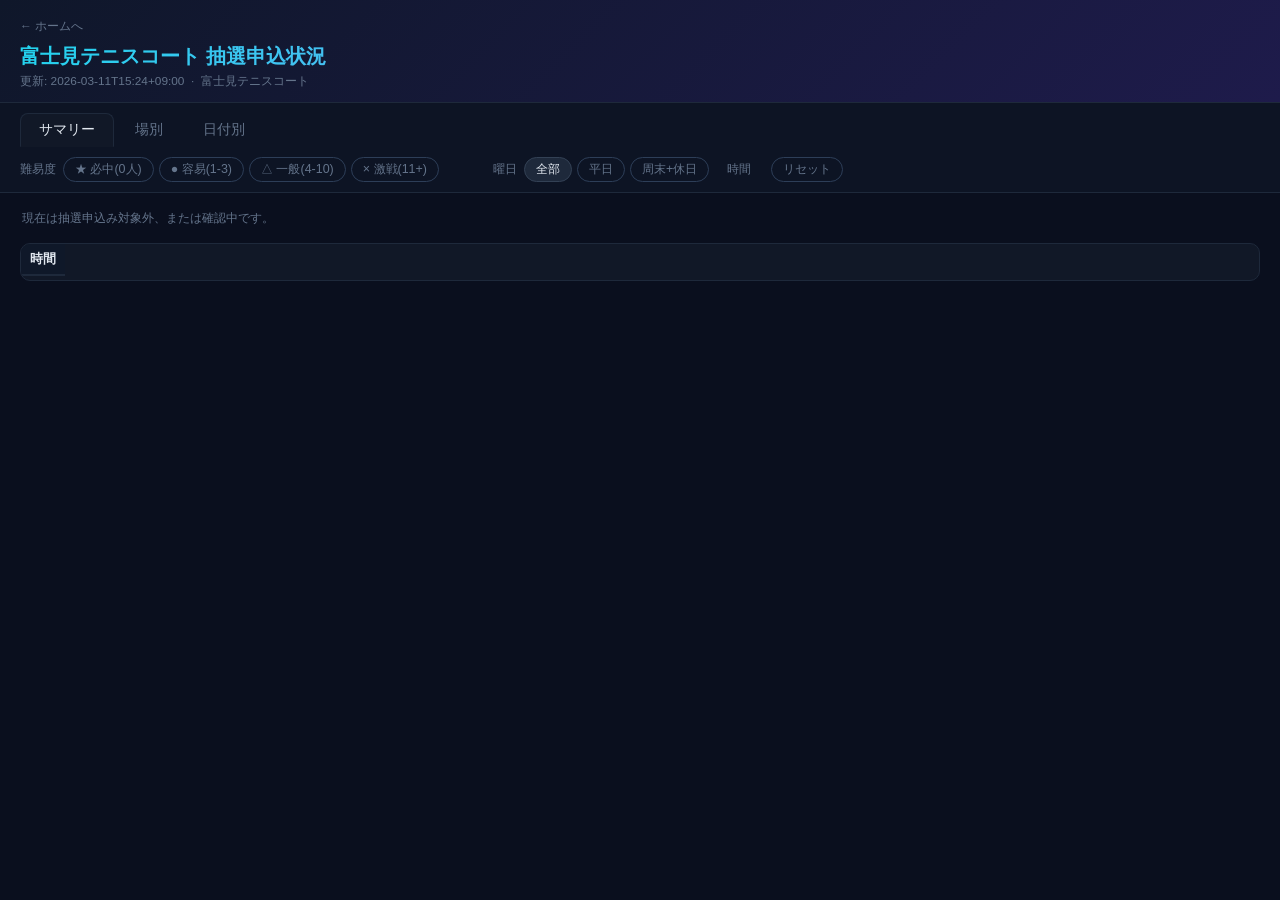
==== commit 67b15f0b: "refactor shared static app and unified json outputs" ====
--- a/docs/lot.html
+++ b/docs/lot.html
@@ -2,406 +2,11 @@
 <html lang="ja">
 <head>
 <meta charset="UTF-8">
+<meta http-equiv="refresh" content="0; url=app.html?src=lottery.json">
 <meta name="viewport" content="width=device-width, initial-scale=1.0">
-<title>富士見テニスコート 抽選申込状況</title>
-<style>
-*{margin:0;padding:0;box-sizing:border-box}
-:root{
-  --bg:#0a0f1e;--card:#111827;--border:#1e293b;--text:#e2e8f0;--muted:#64748b;
-  --hot-bg:#064e3b;--hot-fg:#6ee7b7;
-  --easy-bg:#0c2340;--easy-fg:#7dd3fc;
-  --med-bg:#451a03;--med-fg:#fde68a;
-  --hard-bg:#450a0a;--hard-fg:#fca5a5;
-  --na-bg:#0d1424;--na-fg:#2d3e58;
-  --we-tint:rgba(139,92,246,.06);
-}
-body{font-family:-apple-system,BlinkMacSystemFont,"Segoe UI",Roboto,sans-serif;background:var(--bg);color:var(--text);min-height:100vh}
-
-/* Header */
-.sticky-nav{position:sticky;top:0;z-index:200}
-.site-header{background:linear-gradient(135deg,#0f172a,#1e1b4b);border-bottom:1px solid var(--border);padding:16px 20px 12px}
-.site-title{font-size:1.25em;font-weight:700;background:linear-gradient(135deg,#22d3ee,#a78bfa);-webkit-background-clip:text;-webkit-text-fill-color:transparent}
-.site-meta{font-size:.74em;color:var(--muted);margin-top:3px}
-
-/* Toolbar */
-.toolbar{background:#0d1424;border-bottom:1px solid var(--border)}
-.tabs{display:flex;gap:2px;padding:10px 20px 0}
-.tab{padding:7px 18px;border-radius:8px 8px 0 0;border:1px solid transparent;background:transparent;color:var(--muted);cursor:pointer;font-size:.85em;font-weight:500;transition:all .15s}
-.tab:hover{color:var(--text)}
-.tab.on{background:var(--card);border-color:var(--border);border-bottom-color:var(--card);color:var(--text)}
-.filters{display:flex;flex-wrap:wrap;gap:8px 18px;padding:10px 20px;align-items:center}
-.fg{display:flex;flex-wrap:wrap;gap:5px;align-items:center}
-.flabel{font-size:.72em;color:var(--muted);white-space:nowrap;margin-right:2px}
-.btn{padding:3px 11px;border-radius:20px;border:1px solid #2d3e58;background:transparent;color:var(--muted);cursor:pointer;font-size:.78em;white-space:nowrap;transition:all .15s}
-.btn:hover{border-color:#475569;color:var(--text)}
-.btn.on{border-color:transparent;color:#fff}
-.btn.lv-hot.on{background:#065f46;border-color:#059669;color:#6ee7b7}
-.btn.lv-easy.on{background:#0c2340;border-color:#0284c7;color:#7dd3fc}
-.btn.lv-medium.on{background:#451a03;border-color:#b45309;color:#fde68a}
-.btn.lv-hard.on{background:#450a0a;border-color:#b91c1c;color:#fca5a5}
-.btn.day.on,.btn.expand-btn.on{background:#1e3a5f;border-color:#0284c7;color:#7dd3fc}
-.btn.time-btn.on{background:#1e293b;border-color:#334155;color:var(--text)}
-.btn.reset{border-color:#334155}
-
-/* Views */
-.main{padding:12px 20px;display:flex;flex-direction:column;gap:10px}
-.view{display:none}.view.on{display:flex;flex-direction:column;gap:10px}
-.sum-legend{font-size:.74em;color:var(--muted);padding:6px 2px}
-
-/* Facility cards */
-.facility{background:var(--card);border:1px solid var(--border);border-radius:10px;overflow:hidden}
-.fac-hd{padding:10px 16px;font-size:.93em;font-weight:600;cursor:pointer;user-select:none;display:flex;justify-content:space-between;align-items:center;background:linear-gradient(90deg,#1e3a5f18,transparent);transition:background .15s}
-.fac-hd:hover{background:linear-gradient(90deg,#1e3a5f44,transparent)}
-.arrow{font-size:.75em;color:var(--muted);transition:transform .2s}
-.fac-hd.open .arrow{transform:rotate(180deg)}
-.fac-bd{display:none}.fac-bd.open{display:block}
-
-/* Table */
-.tbl-wrap{overflow-x:auto;padding-bottom:4px}
-table{border-collapse:collapse;font-size:.82em;white-space:nowrap}
-thead th{padding:6px 9px;text-align:center;background:#141e30;border-bottom:2px solid var(--border);font-weight:600;position:sticky;top:0;z-index:10}
-thead th.col-we{background:#1a1232}
-thead th.col-time{position:sticky;left:0;z-index:20;background:#0f1829}
-tbody tr:hover td{filter:brightness(1.18)}
-tbody td{padding:5px 9px;text-align:center;border-top:1px solid #161f30}
-tbody td.col-time{background:#0f1829;font-weight:600;text-align:center;position:sticky;left:0;z-index:5;border-right:1px solid var(--border)}
-tbody td.col-we{background:var(--we-tint)}
-td.lv-hot{background:var(--hot-bg);color:var(--hot-fg);font-weight:700}
-td.lv-easy{background:var(--easy-bg);color:var(--easy-fg)}
-td.lv-medium{background:var(--med-bg);color:var(--med-fg)}
-td.lv-hard{background:var(--hard-bg);color:var(--hard-fg)}
-td.lv-unavailable,td.lv-other{background:var(--na-bg);color:var(--na-fg)}
-
-/* Filter states */
-body.hide-wd .col-wd{display:none}
-body.hide-we .col-we{display:none}
-body.hide-we #view-date .facility[data-we="1"]{display:none}
-body.hide-wd #view-date .facility[data-we="0"]{display:none}
-body.dim-mode td[data-level]{opacity:.07}
-body.dim-mode td.col-time{opacity:1!important}
-body.dim-mode td.lv-show{opacity:1}
-
-.we-date > .fac-hd{background:linear-gradient(90deg,#2d1f4e44,transparent)}
-@media(max-width:640px){
-  .site-header,.filters,.tabs,.main{padding-left:10px;padding-right:10px}
-  table{font-size:.74em}tbody td{padding:4px 5px}
-}
-</style>
+<title>Redirecting...</title>
 </head>
 <body>
-
-<div class="sticky-nav">
-<header class="site-header">
-  <a href="index.html" style="display:inline-block;font-size:.75em;color:#64748b;text-decoration:none;margin-bottom:8px;" onmouseover="this.style.color='#94a3b8'" onmouseout="this.style.color='#64748b'">← ホームへ</a>
-  <div class="site-title">🎾 富士見テニスコート 抽選申込状況</div>
-  <div class="site-meta">更新: 2026-03-07 19:49 &nbsp;·&nbsp; 4月 &nbsp;·&nbsp; 表示: 名額/申請数</div>
-</header>
-
-<div class="toolbar">
-  <div class="tabs">
-    <button class="tab on" onclick="setView('summary',this)">サマリー</button>
-    <button class="tab" onclick="setView('facility',this)">場別</button>
-    <button class="tab" onclick="setView('date',this)">日付別</button>
-  </div>
-  <div class="filters">
-    <div class="fg">
-      <span class="flabel">難易度</span>
-      <button class="btn lv-hot" data-lv="hot" onclick="toggleLv(this)">★ 必中(0人)</button>
-      <button class="btn lv-easy" data-lv="easy" onclick="toggleLv(this)">● 容易(1-3)</button>
-      <button class="btn lv-medium" data-lv="medium" onclick="toggleLv(this)">△ 一般(4-10)</button>
-      <button class="btn lv-hard" data-lv="hard" onclick="toggleLv(this)">× 激戦(11+)</button>
-    </div>
-    <div class="fg">
-      <span class="flabel">曜日</span>
-      <button class="btn day on" data-day="all" onclick="setDay(this)">全部</button>
-      <button class="btn day" data-day="wd" onclick="setDay(this)">平日</button>
-      <button class="btn day" data-day="we" onclick="setDay(this)">週末</button>
-    </div>
-    <div class="fg" id="time-fg">
-      <span class="flabel">時間</span>
-    </div>
-    <div class="fg" id="expand-fg" style="display:none">
-      <button class="btn expand-btn on" id="expand-btn" onclick="toggleAll()">全折畳</button>
-    </div>
-    <button class="btn reset" onclick="resetAll()">リセット</button>
-  </div>
-</div>
-</div>
-
-<div class="main">
-  <div class="view on" id="view-summary">
-    <div class="sum-legend">12面の中で一番申請が少ないコートの数値を表示 &nbsp;·&nbsp; 緑＝必中、青＝容易、黄＝一般、赤＝激戦</div>
-    <div class="facility">
-      <div class="tbl-wrap"><table><thead><tr><th class="col-time">時間</th><th class="col-wd">4/1(水)</th><th class="col-wd">4/2(木)</th><th class="col-wd">4/3(金)</th><th class="col-we">4/4(土)</th><th class="col-we">4/5(日)</th><th class="col-wd">4/6(月)</th><th class="col-wd">4/7(火)</th><th class="col-wd">4/8(水)</th><th class="col-wd">4/9(木)</th><th class="col-wd">4/10(金)</th><th class="col-we">4/11(土)</th><th class="col-we">4/12(日)</th><th class="col-wd">4/13(月)</th><th class="col-wd">4/14(火)</th><th class="col-wd">4/15(水)</th><th class="col-wd">4/16(木)</th><th class="col-wd">4/17(金)</th><th class="col-we">4/18(土)</th><th class="col-we">4/19(日)</th><th class="col-wd">4/20(月)</th><th class="col-wd">4/21(火)</th><th class="col-wd">4/22(水)</th><th class="col-wd">4/23(木)</th><th class="col-wd">4/24(金)</th><th class="col-we">4/25(土)</th><th class="col-we">4/26(日)</th><th class="col-wd">4/27(月)</th><th class="col-wd">4/28(火)</th><th class="col-wd">4/29(水)</th><th class="col-wd">4/30(木)</th></tr></thead><tbody><tr class="row-time" data-time="09:00"><td class="col-time">09:00</td><td class="col-wd lv-easy" data-level="easy">1/3</td><td class="col-wd lv-easy" data-level="easy">1/2</td><td class="col-wd lv-hot" data-level="hot">★1/0</td><td class="col-we lv-unavailable" data-level="unavailable">-</td><td class="col-we lv-unavailable" data-level="unavailable">-</td><td class="col-wd lv-hot" data-level="hot">★1/0</td><td class="col-wd lv-easy" data-level="easy">1/2</td><td class="col-wd lv-hot" data-level="hot">★1/0</td><td class="col-wd lv-easy" data-level="easy">1/3</td><td class="col-wd lv-medium" data-level="medium">1/7</td><td class="col-we lv-medium" data-level="medium">1/9</td><td class="col-we lv-medium" data-level="medium">1/8</td><td class="col-wd lv-unavailable" data-level="unavailable">-</td><td class="col-wd lv-hot" data-level="hot">★1/0</td><td class="col-wd lv-medium" data-level="medium">1/4</td><td class="col-wd lv-easy" data-level="easy">1/2</td><td class="col-wd lv-hot" data-level="hot">★1/0</td><td class="col-we lv-unavailable" data-level="unavailable">-</td><td class="col-we lv-medium" data-level="medium">1/9</td><td class="col-wd lv-easy" data-level="easy">1/1</td><td class="col-wd lv-easy" data-level="easy">1/2</td><td class="col-wd lv-easy" data-level="easy">1/1</td><td class="col-wd lv-hot" data-level="hot">★1/0</td><td class="col-wd lv-hot" data-level="hot">★1/0</td><td class="col-we lv-unavailable" data-level="unavailable">-</td><td class="col-we lv-unavailable" data-level="unavailable">-</td><td class="col-wd lv-easy" data-level="easy">1/1</td><td class="col-wd lv-unavailable" data-level="unavailable">-</td><td class="col-wd lv-medium" data-level="medium">1/5</td><td class="col-wd lv-easy" data-level="easy">1/3</td></tr><tr class="row-time" data-time="11:00"><td class="col-time">11:00</td><td class="col-wd lv-hot" data-level="hot">★1/0</td><td class="col-wd lv-easy" data-level="easy">1/3</td><td class="col-wd lv-easy" data-level="easy">1/1</td><td class="col-we lv-unavailable" data-level="unavailable">-</td><td class="col-we lv-unavailable" data-level="unavailable">-</td><td class="col-wd lv-hot" data-level="hot">★1/0</td><td class="col-wd lv-easy" data-level="easy">1/2</td><td class="col-wd lv-easy" data-level="easy">1/1</td><td class="col-wd lv-easy" data-level="easy">1/3</td><td class="col-wd lv-hot" data-level="hot">★1/0</td><td class="col-we lv-medium" data-level="medium">1/8</td><td class="col-we lv-hard" data-level="hard">1/11</td><td class="col-wd lv-unavailable" data-level="unavailable">-</td><td class="col-wd lv-easy" data-level="easy">1/1</td><td class="col-wd lv-hot" data-level="hot">★1/0</td><td class="col-wd lv-medium" data-level="medium">1/6</td><td class="col-wd lv-hot" data-level="hot">★1/0</td><td class="col-we lv-unavailable" data-level="unavailable">-</td><td class="col-we lv-hard" data-level="hard">1/11</td><td class="col-wd lv-hot" data-level="hot">★1/0</td><td class="col-wd lv-easy" data-level="easy">1/2</td><td class="col-wd lv-easy" data-level="easy">1/1</td><td class="col-wd lv-medium" data-level="medium">1/6</td><td class="col-wd lv-hot" data-level="hot">★1/0</td><td class="col-we lv-unavailable" data-level="unavailable">-</td><td class="col-we lv-unavailable" data-level="unavailable">-</td><td class="col-wd lv-medium" data-level="medium">1/8</td><td class="col-wd lv-unavailable" data-level="unavailable">-</td><td class="col-wd lv-medium" data-level="medium">1/5</td><td class="col-wd lv-easy" data-level="easy">1/3</td></tr><tr class="row-time" data-time="13:00"><td class="col-time">13:00</td><td class="col-wd lv-hot" data-level="hot">★1/0</td><td class="col-wd lv-hot" data-level="hot">★1/0</td><td class="col-wd lv-easy" data-level="easy">1/1</td><td class="col-we lv-unavailable" data-level="unavailable">-</td><td class="col-we lv-unavailable" data-level="unavailable">-</td><td class="col-wd lv-hot" data-level="hot">★1/0</td><td class="col-wd lv-easy" data-level="easy">1/1</td><td class="col-wd lv-hot" data-level="hot">★1/0</td><td class="col-wd lv-hot" data-level="hot">★1/0</td><td class="col-wd lv-hot" data-level="hot">★1/0</td><td class="col-we lv-hard" data-level="hard">1/11</td><td class="col-we lv-medium" data-level="medium">1/10</td><td class="col-wd lv-unavailable" data-level="unavailable">-</td><td class="col-wd lv-easy" data-level="easy">1/2</td><td class="col-wd lv-easy" data-level="easy">1/2</td><td class="col-wd lv-easy" data-level="easy">1/1</td><td class="col-wd lv-hot" data-level="hot">★1/0</td><td class="col-we lv-unavailable" data-level="unavailable">-</td><td class="col-we lv-medium" data-level="medium">1/9</td><td class="col-wd lv-hot" data-level="hot">★1/0</td><td class="col-wd lv-easy" data-level="easy">1/2</td><td class="col-wd lv-hot" data-level="hot">★1/0</td><td class="col-wd lv-hot" data-level="hot">★1/0</td><td class="col-wd lv-hot" data-level="hot">★1/0</td><td class="col-we lv-unavailable" data-level="unavailable">-</td><td class="col-we lv-unavailable" data-level="unavailable">-</td><td class="col-wd lv-easy" data-level="easy">1/1</td><td class="col-wd lv-unavailable" data-level="unavailable">-</td><td class="col-wd lv-medium" data-level="medium">1/6</td><td class="col-wd lv-easy" data-level="easy">1/1</td></tr><tr class="row-time" data-time="15:00"><td class="col-time">15:00</td><td class="col-wd lv-hot" data-level="hot">★1/0</td><td class="col-wd lv-hot" data-level="hot">★1/0</td><td class="col-wd lv-hot" data-level="hot">★1/0</td><td class="col-we lv-unavailable" data-level="unavailable">-</td><td class="col-we lv-unavailable" data-level="unavailable">-</td><td class="col-wd lv-hot" data-level="hot">★1/0</td><td class="col-wd lv-hot" data-level="hot">★1/0</td><td class="col-wd lv-hot" data-level="hot">★1/0</td><td class="col-wd lv-hot" data-level="hot">★1/0</td><td class="col-wd lv-hot" data-level="hot">★1/0</td><td class="col-we lv-medium" data-level="medium">1/9</td><td class="col-we lv-medium" data-level="medium">1/8</td><td class="col-wd lv-unavailable" data-level="unavailable">-</td><td class="col-wd lv-hot" data-level="hot">★1/0</td><td class="col-wd lv-hot" data-level="hot">★1/0</td><td class="col-wd lv-hot" data-level="hot">★1/0</td><td class="col-wd lv-hot" data-level="hot">★1/0</td><td class="col-we lv-unavailable" data-level="unavailable">-</td><td class="col-we lv-medium" data-level="medium">1/10</td><td class="col-wd lv-hot" data-level="hot">★1/0</td><td class="col-wd lv-hot" data-level="hot">★1/0</td><td class="col-wd lv-hot" data-level="hot">★1/0</td><td class="col-wd lv-hot" data-level="hot">★1/0</td><td class="col-wd lv-hot" data-level="hot">★1/0</td><td class="col-we lv-unavailable" data-level="unavailable">-</td><td class="col-we lv-unavailable" data-level="unavailable">-</td><td class="col-wd lv-hot" data-level="hot">★1/0</td><td class="col-wd lv-unavailable" data-level="unavailable">-</td><td class="col-wd lv-medium" data-level="medium">1/4</td><td class="col-wd lv-hot" data-level="hot">★1/0</td></tr><tr class="row-time" data-time="17:00"><td class="col-time">17:00</td><td class="col-wd lv-hot" data-level="hot">★1/0</td><td class="col-wd lv-hot" data-level="hot">★1/0</td><td class="col-wd lv-hot" data-level="hot">★1/0</td><td class="col-we lv-easy" data-level="easy">1/3</td><td class="col-we lv-unavailable" data-level="unavailable">-</td><td class="col-wd lv-hot" data-level="hot">★1/0</td><td class="col-wd lv-hot" data-level="hot">★1/0</td><td class="col-wd lv-hot" data-level="hot">★1/0</td><td class="col-wd lv-hot" data-level="hot">★1/0</td><td class="col-wd lv-hot" data-level="hot">★1/0</td><td class="col-we lv-easy" data-level="easy">1/2</td><td class="col-we lv-easy" data-level="easy">1/2</td><td class="col-wd lv-unavailable" data-level="unavailable">-</td><td class="col-wd lv-hot" data-level="hot">★1/0</td><td class="col-wd lv-hot" data-level="hot">★1/0</td><td class="col-wd lv-hot" data-level="hot">★1/0</td><td class="col-wd lv-hot" data-level="hot">★1/0</td><td class="col-we lv-easy" data-level="easy">1/2</td><td class="col-we lv-easy" data-level="easy">1/2</td><td class="col-wd lv-hot" data-level="hot">★1/0</td><td class="col-wd lv-hot" data-level="hot">★1/0</td><td class="col-wd lv-hot" data-level="hot">★1/0</td><td class="col-wd lv-hot" data-level="hot">★1/0</td><td class="col-wd lv-hot" data-level="hot">★1/0</td><td class="col-we lv-unavailable" data-level="unavailable">-</td><td class="col-we lv-unavailable" data-level="unavailable">-</td><td class="col-wd lv-hot" data-level="hot">★1/0</td><td class="col-wd lv-unavailable" data-level="unavailable">-</td><td class="col-wd lv-easy" data-level="easy">1/1</td><td class="col-wd lv-hot" data-level="hot">★1/0</td></tr><tr class="row-time" data-time="18:30"><td class="col-time">18:30</td><td class="col-wd lv-medium" data-level="medium">1/5</td><td class="col-wd lv-medium" data-level="medium">1/9</td><td class="col-wd lv-hard" data-level="hard">1/11</td><td class="col-we lv-medium" data-level="medium">1/4</td><td class="col-we lv-easy" data-level="easy">1/2</td><td class="col-wd lv-easy" data-level="easy">1/1</td><td class="col-wd lv-easy" data-level="easy">1/1</td><td class="col-wd lv-hard" data-level="hard">1/11</td><td class="col-wd lv-hard" data-level="hard">1/11</td><td class="col-wd lv-hard" data-level="hard">1/12</td><td class="col-we lv-medium" data-level="medium">1/4</td><td class="col-we lv-easy" data-level="easy">1/2</td><td class="col-wd lv-unavailable" data-level="unavailable">-</td><td class="col-wd lv-medium" data-level="medium">1/4</td><td class="col-wd lv-medium" data-level="medium">1/9</td><td class="col-wd lv-medium" data-level="medium">1/10</td><td class="col-wd lv-hard" data-level="hard">1/12</td><td class="col-we lv-easy" data-level="easy">1/2</td><td class="col-we lv-easy" data-level="easy">1/1</td><td class="col-wd lv-easy" data-level="easy">1/3</td><td class="col-wd lv-medium" data-level="medium">1/4</td><td class="col-wd lv-hard" data-level="hard">1/11</td><td class="col-wd lv-easy" data-level="easy">1/3</td><td class="col-wd lv-hard" data-level="hard">1/13</td><td class="col-we lv-medium" data-level="medium">1/5</td><td class="col-we lv-easy" data-level="easy">1/2</td><td class="col-wd lv-easy" data-level="easy">1/2</td><td class="col-wd lv-unavailable" data-level="unavailable">-</td><td class="col-wd lv-easy" data-level="easy">1/2</td><td class="col-wd lv-medium" data-level="medium">1/6</td></tr></tbody></table></div>
-    </div>
-  </div>
-  <div class="view" id="view-facility">
-<div class="facility">
-<div class="fac-hd" onclick="toggleBody(this)">富士見テニス場１<span class="arrow">▼</span></div>
-<div class="fac-bd open"><div class="tbl-wrap"><table><thead><tr><th class="col-time">時間</th><th class="col-wd">4/1(水)</th><th class="col-wd">4/2(木)</th><th class="col-wd">4/3(金)</th><th class="col-we">4/4(土)</th><th class="col-we">4/5(日)</th><th class="col-wd">4/6(月)</th><th class="col-wd">4/7(火)</th><th class="col-wd">4/8(水)</th><th class="col-wd">4/9(木)</th><th class="col-wd">4/10(金)</th><th class="col-we">4/11(土)</th><th class="col-we">4/12(日)</th><th class="col-wd">4/13(月)</th><th class="col-wd">4/14(火)</th><th class="col-wd">4/15(水)</th><th class="col-wd">4/16(木)</th><th class="col-wd">4/17(金)</th><th class="col-we">4/18(土)</th><th class="col-we">4/19(日)</th><th class="col-wd">4/20(月)</th><th class="col-wd">4/21(火)</th><th class="col-wd">4/22(水)</th><th class="col-wd">4/23(木)</th><th class="col-wd">4/24(金)</th><th class="col-we">4/25(土)</th><th class="col-we">4/26(日)</th><th class="col-wd">4/27(月)</th><th class="col-wd">4/28(火)</th><th class="col-wd">4/29(水)</th><th class="col-wd">4/30(木)</th></tr></thead><tbody><tr class="row-time" data-time="09:00"><td class="col-time">09:00</td><td class="col-wd lv-hard" data-level="hard">1/76</td><td class="col-wd lv-easy" data-level="easy">1/2</td><td class="col-wd lv-hot" data-level="hot">★1/0</td><td class="col-we lv-unavailable" data-level="unavailable">-</td><td class="col-we lv-unavailable" data-level="unavailable">-</td><td class="col-wd lv-easy" data-level="easy">1/3</td><td class="col-wd lv-easy" data-level="easy">1/2</td><td class="col-wd lv-hard" data-level="hard">1/89</td><td class="col-wd lv-hard" data-level="hard">1/13</td><td class="col-wd lv-hard" data-level="hard">1/30</td><td class="col-we lv-hard" data-level="hard">1/16</td><td class="col-we lv-hard" data-level="hard">1/19</td><td class="col-wd lv-unavailable" data-level="unavailable">-</td><td class="col-wd lv-easy" data-level="easy">1/1</td><td class="col-wd lv-hard" data-level="hard">1/79</td><td class="col-wd lv-medium" data-level="medium">1/8</td><td class="col-wd lv-medium" data-level="medium">1/5</td><td class="col-we lv-unavailable" data-level="unavailable">-</td><td class="col-we lv-hard" data-level="hard">1/20</td><td class="col-wd lv-easy" data-level="easy">1/2</td><td class="col-wd lv-easy" data-level="easy">1/2</td><td class="col-wd lv-hard" data-level="hard">1/78</td><td class="col-wd lv-hot" data-level="hot">★1/0</td><td class="col-wd lv-hard" data-level="hard">1/20</td><td class="col-we lv-unavailable" data-level="unavailable">-</td><td class="col-we lv-unavailable" data-level="unavailable">-</td><td class="col-wd lv-easy" data-level="easy">1/3</td><td class="col-wd lv-unavailable" data-level="unavailable">-</td><td class="col-wd lv-hard" data-level="hard">1/41</td><td class="col-wd lv-easy" data-level="easy">1/3</td></tr><tr class="row-time" data-time="11:00"><td class="col-time">11:00</td><td class="col-wd lv-medium" data-level="medium">1/6</td><td class="col-wd lv-hard" data-level="hard">1/14</td><td class="col-wd lv-medium" data-level="medium">1/7</td><td class="col-we lv-unavailable" data-level="unavailable">-</td><td class="col-we lv-unavailable" data-level="unavailable">-</td><td class="col-wd lv-medium" data-level="medium">1/6</td><td class="col-wd lv-hard" data-level="hard">1/20</td><td class="col-wd lv-medium" data-level="medium">1/7</td><td class="col-wd lv-hard" data-level="hard">1/33</td><td class="col-wd lv-hard" data-level="hard">1/15</td><td class="col-we lv-hard" data-level="hard">1/15</td><td class="col-we lv-hard" data-level="hard">1/13</td><td class="col-wd lv-unavailable" data-level="unavailable">-</td><td class="col-wd lv-medium" data-level="medium">1/7</td><td class="col-wd lv-medium" data-level="medium">1/7</td><td class="col-wd lv-hard" data-level="hard">1/13</td><td class="col-wd lv-medium" data-level="medium">1/7</td><td class="col-we lv-unavailable" data-level="unavailable">-</td><td class="col-we lv-hard" data-level="hard">1/37</td><td class="col-wd lv-medium" data-level="medium">1/6</td><td class="col-wd lv-medium" data-level="medium">1/7</td><td class="col-wd lv-medium" data-level="medium">1/7</td><td class="col-wd lv-hard" data-level="hard">1/14</td><td class="col-wd lv-medium" data-level="medium">1/6</td><td class="col-we lv-unavailable" data-level="unavailable">-</td><td class="col-we lv-unavailable" data-level="unavailable">-</td><td class="col-wd lv-medium" data-level="medium">1/8</td><td class="col-wd lv-unavailable" data-level="unavailable">-</td><td class="col-wd lv-medium" data-level="medium">1/7</td><td class="col-wd lv-hard" data-level="hard">1/16</td></tr><tr class="row-time" data-time="13:00"><td class="col-time">13:00</td><td class="col-wd lv-medium" data-level="medium">1/10</td><td class="col-wd lv-easy" data-level="easy">1/3</td><td class="col-wd lv-medium" data-level="medium">1/5</td><td class="col-we lv-unavailable" data-level="unavailable">-</td><td class="col-we lv-unavailable" data-level="unavailable">-</td><td class="col-wd lv-easy" data-level="easy">1/2</td><td class="col-wd lv-medium" data-level="medium">1/5</td><td class="col-wd lv-medium" data-level="medium">1/8</td><td class="col-wd lv-easy" data-level="easy">1/2</td><td class="col-wd lv-hard" data-level="hard">1/12</td><td class="col-we lv-hard" data-level="hard">1/22</td><td class="col-we lv-hard" data-level="hard">1/11</td><td class="col-wd lv-unavailable" data-level="unavailable">-</td><td class="col-wd lv-easy" data-level="easy">1/3</td><td class="col-wd lv-medium" data-level="medium">1/7</td><td class="col-wd lv-easy" data-level="easy">1/2</td><td class="col-wd lv-medium" data-level="medium">1/4</td><td class="col-we lv-unavailable" data-level="unavailable">-</td><td class="col-we lv-medium" data-level="medium">1/9</td><td class="col-wd lv-easy" data-level="easy">1/2</td><td class="col-wd lv-easy" data-level="easy">1/2</td><td class="col-wd lv-medium" data-level="medium">1/7</td><td class="col-wd lv-easy" data-level="easy">1/2</td><td class="col-wd lv-easy" data-level="easy">1/2</td><td class="col-we lv-unavailable" data-level="unavailable">-</td><td class="col-we lv-unavailable" data-level="unavailable">-</td><td class="col-wd lv-medium" data-level="medium">1/9</td><td class="col-wd lv-unavailable" data-level="unavailable">-</td><td class="col-wd lv-hard" data-level="hard">1/12</td><td class="col-wd lv-easy" data-level="easy">1/2</td></tr><tr class="row-time" data-time="15:00"><td class="col-time">15:00</td><td class="col-wd lv-easy" data-level="easy">1/3</td><td class="col-wd lv-hot" data-level="hot">★1/0</td><td class="col-wd lv-easy" data-level="easy">1/2</td><td class="col-we lv-unavailable" data-level="unavailable">-</td><td class="col-we lv-unavailable" data-level="unavailable">-</td><td class="col-wd lv-easy" data-level="easy">1/1</td><td class="col-wd lv-hot" data-level="hot">★1/0</td><td class="col-wd lv-easy" data-level="easy">1/1</td><td class="col-wd lv-easy" data-level="easy">1/2</td><td class="col-wd lv-easy" data-level="easy">1/1</td><td class="col-we lv-medium" data-level="medium">1/9</td><td class="col-we lv-medium" data-level="medium">1/9</td><td class="col-wd lv-unavailable" data-level="unavailable">-</td><td class="col-wd lv-hot" data-level="hot">★1/0</td><td class="col-wd lv-easy" data-level="easy">1/2</td><td class="col-wd lv-easy" data-level="easy">1/2</td><td class="col-wd lv-easy" data-level="easy">1/2</td><td class="col-we lv-unavailable" data-level="unavailable">-</td><td class="col-we lv-hard" data-level="hard">1/21</td><td class="col-wd lv-easy" data-level="easy">1/1</td><td class="col-wd lv-hot" data-level="hot">★1/0</td><td class="col-wd lv-easy" data-level="easy">1/1</td><td class="col-wd lv-hot" data-level="hot">★1/0</td><td class="col-wd lv-hot" data-level="hot">★1/0</td><td class="col-we lv-unavailable" data-level="unavailable">-</td><td class="col-we lv-unavailable" data-level="unavailable">-</td><td class="col-wd lv-easy" data-level="easy">1/2</td><td class="col-wd lv-unavailable" data-level="unavailable">-</td><td class="col-wd lv-hard" data-level="hard">1/12</td><td class="col-wd lv-medium" data-level="medium">1/4</td></tr><tr class="row-time" data-time="17:00"><td class="col-time">17:00</td><td class="col-wd lv-hot" data-level="hot">★1/0</td><td class="col-wd lv-hot" data-level="hot">★1/0</td><td class="col-wd lv-hot" data-level="hot">★1/0</td><td class="col-we lv-medium" data-level="medium">1/5</td><td class="col-we lv-unavailable" data-level="unavailable">-</td><td class="col-wd lv-hot" data-level="hot">★1/0</td><td class="col-wd lv-hot" data-level="hot">★1/0</td><td class="col-wd lv-hot" data-level="hot">★1/0</td><td class="col-wd lv-hot" data-level="hot">★1/0</td><td class="col-wd lv-easy" data-level="easy">1/1</td><td class="col-we lv-medium" data-level="medium">1/7</td><td class="col-we lv-easy" data-level="easy">1/2</td><td class="col-wd lv-unavailable" data-level="unavailable">-</td><td class="col-wd lv-hot" data-level="hot">★1/0</td><td class="col-wd lv-easy" data-level="easy">1/1</td><td class="col-wd lv-hot" data-level="hot">★1/0</td><td class="col-wd lv-hot" data-level="hot">★1/0</td><td class="col-we lv-easy" data-level="easy">1/2</td><td class="col-we lv-easy" data-level="easy">1/3</td><td class="col-wd lv-hot" data-level="hot">★1/0</td><td class="col-wd lv-hot" data-level="hot">★1/0</td><td class="col-wd lv-hot" data-level="hot">★1/0</td><td class="col-wd lv-hot" data-level="hot">★1/0</td><td class="col-wd lv-hot" data-level="hot">★1/0</td><td class="col-we lv-unavailable" data-level="unavailable">-</td><td class="col-we lv-unavailable" data-level="unavailable">-</td><td class="col-wd lv-hot" data-level="hot">★1/0</td><td class="col-wd lv-unavailable" data-level="unavailable">-</td><td class="col-wd lv-easy" data-level="easy">1/1</td><td class="col-wd lv-easy" data-level="easy">1/1</td></tr><tr class="row-time" data-time="18:30"><td class="col-time">18:30</td><td class="col-wd lv-hard" data-level="hard">1/12</td><td class="col-wd lv-hard" data-level="hard">1/18</td><td class="col-wd lv-hard" data-level="hard">1/45</td><td class="col-we lv-hard" data-level="hard">1/20</td><td class="col-we lv-medium" data-level="medium">1/4</td><td class="col-wd lv-medium" data-level="medium">1/10</td><td class="col-wd lv-hard" data-level="hard">1/12</td><td class="col-wd lv-hard" data-level="hard">1/18</td><td class="col-wd lv-hard" data-level="hard">1/33</td><td class="col-wd lv-hard" data-level="hard">1/22</td><td class="col-we lv-hard" data-level="hard">1/20</td><td class="col-we lv-medium" data-level="medium">1/6</td><td class="col-wd lv-unavailable" data-level="unavailable">-</td><td class="col-wd lv-medium" data-level="medium">1/6</td><td class="col-wd lv-hard" data-level="hard">1/13</td><td class="col-wd lv-hard" data-level="hard">1/15</td><td class="col-wd lv-hard" data-level="hard">1/71</td><td class="col-we lv-medium" data-level="medium">1/6</td><td class="col-we lv-hard" data-level="hard">1/13</td><td class="col-wd lv-hard" data-level="hard">1/30</td><td class="col-wd lv-hard" data-level="hard">1/11</td><td class="col-wd lv-hard" data-level="hard">1/31</td><td class="col-wd lv-hard" data-level="hard">1/12</td><td class="col-wd lv-hard" data-level="hard">1/15</td><td class="col-we lv-hard" data-level="hard">1/11</td><td class="col-we lv-medium" data-level="medium">1/7</td><td class="col-wd lv-hard" data-level="hard">1/20</td><td class="col-wd lv-unavailable" data-level="unavailable">-</td><td class="col-wd lv-easy" data-level="easy">1/2</td><td class="col-wd lv-hard" data-level="hard">1/23</td></tr></tbody></table></div></div>
-</div>
-<div class="facility">
-<div class="fac-hd" onclick="toggleBody(this)">富士見テニス場２<span class="arrow">▼</span></div>
-<div class="fac-bd open"><div class="tbl-wrap"><table><thead><tr><th class="col-time">時間</th><th class="col-wd">4/1(水)</th><th class="col-wd">4/2(木)</th><th class="col-wd">4/3(金)</th><th class="col-we">4/4(土)</th><th class="col-we">4/5(日)</th><th class="col-wd">4/6(月)</th><th class="col-wd">4/7(火)</th><th class="col-wd">4/8(水)</th><th class="col-wd">4/9(木)</th><th class="col-wd">4/10(金)</th><th class="col-we">4/11(土)</th><th class="col-we">4/12(日)</th><th class="col-wd">4/13(月)</th><th class="col-wd">4/14(火)</th><th class="col-wd">4/15(水)</th><th class="col-wd">4/16(木)</th><th class="col-wd">4/17(金)</th><th class="col-we">4/18(土)</th><th class="col-we">4/19(日)</th><th class="col-wd">4/20(月)</th><th class="col-wd">4/21(火)</th><th class="col-wd">4/22(水)</th><th class="col-wd">4/23(木)</th><th class="col-wd">4/24(金)</th><th class="col-we">4/25(土)</th><th class="col-we">4/26(日)</th><th class="col-wd">4/27(月)</th><th class="col-wd">4/28(火)</th><th class="col-wd">4/29(水)</th><th class="col-wd">4/30(木)</th></tr></thead><tbody><tr class="row-time" data-time="09:00"><td class="col-time">09:00</td><td class="col-wd lv-medium" data-level="medium">1/5</td><td class="col-wd lv-easy" data-level="easy">1/3</td><td class="col-wd lv-medium" data-level="medium">1/5</td><td class="col-we lv-unavailable" data-level="unavailable">-</td><td class="col-we lv-unavailable" data-level="unavailable">-</td><td class="col-wd lv-medium" data-level="medium">1/5</td><td class="col-wd lv-medium" data-level="medium">1/4</td><td class="col-wd lv-medium" data-level="medium">1/5</td><td class="col-wd lv-easy" data-level="easy">1/3</td><td class="col-wd lv-hard" data-level="hard">1/12</td><td class="col-we lv-medium" data-level="medium">1/9</td><td class="col-we lv-medium" data-level="medium">1/8</td><td class="col-wd lv-unavailable" data-level="unavailable">-</td><td class="col-wd lv-hot" data-level="hot">★1/0</td><td class="col-wd lv-medium" data-level="medium">1/5</td><td class="col-wd lv-easy" data-level="easy">1/2</td><td class="col-wd lv-easy" data-level="easy">1/2</td><td class="col-we lv-unavailable" data-level="unavailable">-</td><td class="col-we lv-hard" data-level="hard">1/11</td><td class="col-wd lv-medium" data-level="medium">1/5</td><td class="col-wd lv-medium" data-level="medium">1/4</td><td class="col-wd lv-medium" data-level="medium">1/5</td><td class="col-wd lv-easy" data-level="easy">1/2</td><td class="col-wd lv-medium" data-level="medium">1/5</td><td class="col-we lv-unavailable" data-level="unavailable">-</td><td class="col-we lv-unavailable" data-level="unavailable">-</td><td class="col-wd lv-easy" data-level="easy">1/1</td><td class="col-wd lv-unavailable" data-level="unavailable">-</td><td class="col-wd lv-hard" data-level="hard">1/12</td><td class="col-wd lv-easy" data-level="easy">1/3</td></tr><tr class="row-time" data-time="11:00"><td class="col-time">11:00</td><td class="col-wd lv-hot" data-level="hot">★1/0</td><td class="col-wd lv-easy" data-level="easy">1/3</td><td class="col-wd lv-easy" data-level="easy">1/3</td><td class="col-we lv-unavailable" data-level="unavailable">-</td><td class="col-we lv-unavailable" data-level="unavailable">-</td><td class="col-wd lv-hot" data-level="hot">★1/0</td><td class="col-wd lv-easy" data-level="easy">1/3</td><td class="col-wd lv-easy" data-level="easy">1/3</td><td class="col-wd lv-medium" data-level="medium">1/5</td><td class="col-wd lv-hard" data-level="hard">1/12</td><td class="col-we lv-medium" data-level="medium">1/10</td><td class="col-we lv-hard" data-level="hard">1/19</td><td class="col-wd lv-unavailable" data-level="unavailable">-</td><td class="col-wd lv-easy" data-level="easy">1/1</td><td class="col-wd lv-hot" data-level="hot">★1/0</td><td class="col-wd lv-hard" data-level="hard">1/15</td><td class="col-wd lv-easy" data-level="easy">1/2</td><td class="col-we lv-unavailable" data-level="unavailable">-</td><td class="col-we lv-hard" data-level="hard">1/17</td><td class="col-wd lv-easy" data-level="easy">1/1</td><td class="col-wd lv-medium" data-level="medium">1/4</td><td class="col-wd lv-easy" data-level="easy">1/1</td><td class="col-wd lv-medium" data-level="medium">1/6</td><td class="col-wd lv-easy" data-level="easy">1/1</td><td class="col-we lv-unavailable" data-level="unavailable">-</td><td class="col-we lv-unavailable" data-level="unavailable">-</td><td class="col-wd lv-hard" data-level="hard">1/13</td><td class="col-wd lv-unavailable" data-level="unavailable">-</td><td class="col-wd lv-medium" data-level="medium">1/7</td><td class="col-wd lv-easy" data-level="easy">1/3</td></tr><tr class="row-time" data-time="13:00"><td class="col-time">13:00</td><td class="col-wd lv-easy" data-level="easy">1/1</td><td class="col-wd lv-hot" data-level="hot">★1/0</td><td class="col-wd lv-medium" data-level="medium">1/4</td><td class="col-we lv-unavailable" data-level="unavailable">-</td><td class="col-we lv-unavailable" data-level="unavailable">-</td><td class="col-wd lv-hot" data-level="hot">★1/0</td><td class="col-wd lv-easy" data-level="easy">1/1</td><td class="col-wd lv-hot" data-level="hot">★1/0</td><td class="col-wd lv-easy" data-level="easy">1/2</td><td class="col-wd lv-hard" data-level="hard">1/12</td><td class="col-we lv-hard" data-level="hard">1/18</td><td class="col-we lv-hard" data-level="hard">1/14</td><td class="col-wd lv-unavailable" data-level="unavailable">-</td><td class="col-wd lv-easy" data-level="easy">1/2</td><td class="col-wd lv-easy" data-level="easy">1/2</td><td class="col-wd lv-easy" data-level="easy">1/1</td><td class="col-wd lv-easy" data-level="easy">1/1</td><td class="col-we lv-unavailable" data-level="unavailable">-</td><td class="col-we lv-medium" data-level="medium">1/9</td><td class="col-wd lv-hot" data-level="hot">★1/0</td><td class="col-wd lv-easy" data-level="easy">1/2</td><td class="col-wd lv-hot" data-level="hot">★1/0</td><td class="col-wd lv-easy" data-level="easy">1/3</td><td class="col-wd lv-hot" data-level="hot">★1/0</td><td class="col-we lv-unavailable" data-level="unavailable">-</td><td class="col-we lv-unavailable" data-level="unavailable">-</td><td class="col-wd lv-easy" data-level="easy">1/1</td><td class="col-wd lv-unavailable" data-level="unavailable">-</td><td class="col-wd lv-medium" data-level="medium">1/7</td><td class="col-wd lv-easy" data-level="easy">1/1</td></tr><tr class="row-time" data-time="15:00"><td class="col-time">15:00</td><td class="col-wd lv-hot" data-level="hot">★1/0</td><td class="col-wd lv-hot" data-level="hot">★1/0</td><td class="col-wd lv-hot" data-level="hot">★1/0</td><td class="col-we lv-unavailable" data-level="unavailable">-</td><td class="col-we lv-unavailable" data-level="unavailable">-</td><td class="col-wd lv-hot" data-level="hot">★1/0</td><td class="col-wd lv-hot" data-level="hot">★1/0</td><td class="col-wd lv-hot" data-level="hot">★1/0</td><td class="col-wd lv-hot" data-level="hot">★1/0</td><td class="col-wd lv-hot" data-level="hot">★1/0</td><td class="col-we lv-medium" data-level="medium">1/9</td><td class="col-we lv-hard" data-level="hard">1/14</td><td class="col-wd lv-unavailable" data-level="unavailable">-</td><td class="col-wd lv-hot" data-level="hot">★1/0</td><td class="col-wd lv-hot" data-level="hot">★1/0</td><td class="col-wd lv-hot" data-level="hot">★1/0</td><td class="col-wd lv-easy" data-level="easy">1/1</td><td class="col-we lv-unavailable" data-level="unavailable">-</td><td class="col-we lv-medium" data-level="medium">1/10</td><td class="col-wd lv-hot" data-level="hot">★1/0</td><td class="col-wd lv-hot" data-level="hot">★1/0</td><td class="col-wd lv-hot" data-level="hot">★1/0</td><td class="col-wd lv-hot" data-level="hot">★1/0</td><td class="col-wd lv-hot" data-level="hot">★1/0</td><td class="col-we lv-unavailable" data-level="unavailable">-</td><td class="col-we lv-unavailable" data-level="unavailable">-</td><td class="col-wd lv-hot" data-level="hot">★1/0</td><td class="col-wd lv-unavailable" data-level="unavailable">-</td><td class="col-wd lv-medium" data-level="medium">1/5</td><td class="col-wd lv-hot" data-level="hot">★1/0</td></tr><tr class="row-time" data-time="17:00"><td class="col-time">17:00</td><td class="col-wd lv-hot" data-level="hot">★1/0</td><td class="col-wd lv-hot" data-level="hot">★1/0</td><td class="col-wd lv-hot" data-level="hot">★1/0</td><td class="col-we lv-easy" data-level="easy">1/3</td><td class="col-we lv-unavailable" data-level="unavailable">-</td><td class="col-wd lv-hot" data-level="hot">★1/0</td><td class="col-wd lv-hot" data-level="hot">★1/0</td><td class="col-wd lv-hot" data-level="hot">★1/0</td><td class="col-wd lv-hot" data-level="hot">★1/0</td><td class="col-wd lv-easy" data-level="easy">1/1</td><td class="col-we lv-easy" data-level="easy">1/3</td><td class="col-we lv-medium" data-level="medium">1/8</td><td class="col-wd lv-unavailable" data-level="unavailable">-</td><td class="col-wd lv-hot" data-level="hot">★1/0</td><td class="col-wd lv-hot" data-level="hot">★1/0</td><td class="col-wd lv-hot" data-level="hot">★1/0</td><td class="col-wd lv-hot" data-level="hot">★1/0</td><td class="col-we lv-medium" data-level="medium">1/4</td><td class="col-we lv-easy" data-level="easy">1/2</td><td class="col-wd lv-hot" data-level="hot">★1/0</td><td class="col-wd lv-hot" data-level="hot">★1/0</td><td class="col-wd lv-hot" data-level="hot">★1/0</td><td class="col-wd lv-hot" data-level="hot">★1/0</td><td class="col-wd lv-hot" data-level="hot">★1/0</td><td class="col-we lv-unavailable" data-level="unavailable">-</td><td class="col-we lv-unavailable" data-level="unavailable">-</td><td class="col-wd lv-hot" data-level="hot">★1/0</td><td class="col-wd lv-unavailable" data-level="unavailable">-</td><td class="col-wd lv-medium" data-level="medium">1/4</td><td class="col-wd lv-hot" data-level="hot">★1/0</td></tr><tr class="row-time" data-time="18:30"><td class="col-time">18:30</td><td class="col-wd lv-hard" data-level="hard">1/17</td><td class="col-wd lv-hard" data-level="hard">1/20</td><td class="col-wd lv-hard" data-level="hard">1/11</td><td class="col-we lv-medium" data-level="medium">1/5</td><td class="col-we lv-easy" data-level="easy">1/3</td><td class="col-wd lv-medium" data-level="medium">1/4</td><td class="col-wd lv-easy" data-level="easy">1/3</td><td class="col-wd lv-hard" data-level="hard">1/17</td><td class="col-wd lv-hard" data-level="hard">1/27</td><td class="col-wd lv-hard" data-level="hard">1/14</td><td class="col-we lv-medium" data-level="medium">1/6</td><td class="col-we lv-medium" data-level="medium">1/6</td><td class="col-wd lv-unavailable" data-level="unavailable">-</td><td class="col-wd lv-hard" data-level="hard">1/20</td><td class="col-wd lv-hard" data-level="hard">1/17</td><td class="col-wd lv-medium" data-level="medium">1/10</td><td class="col-wd lv-hard" data-level="hard">1/17</td><td class="col-we lv-hard" data-level="hard">1/11</td><td class="col-we lv-easy" data-level="easy">1/3</td><td class="col-wd lv-medium" data-level="medium">1/5</td><td class="col-wd lv-hard" data-level="hard">1/20</td><td class="col-wd lv-hard" data-level="hard">1/16</td><td class="col-wd lv-easy" data-level="easy">1/3</td><td class="col-wd lv-hard" data-level="hard">1/16</td><td class="col-we lv-medium" data-level="medium">1/6</td><td class="col-we lv-easy" data-level="easy">1/2</td><td class="col-wd lv-easy" data-level="easy">1/2</td><td class="col-wd lv-unavailable" data-level="unavailable">-</td><td class="col-wd lv-easy" data-level="easy">1/2</td><td class="col-wd lv-medium" data-level="medium">1/6</td></tr></tbody></table></div></div>
-</div>
-<div class="facility">
-<div class="fac-hd" onclick="toggleBody(this)">富士見テニス場３<span class="arrow">▼</span></div>
-<div class="fac-bd open"><div class="tbl-wrap"><table><thead><tr><th class="col-time">時間</th><th class="col-wd">4/1(水)</th><th class="col-wd">4/2(木)</th><th class="col-wd">4/3(金)</th><th class="col-we">4/4(土)</th><th class="col-we">4/5(日)</th><th class="col-wd">4/6(月)</th><th class="col-wd">4/7(火)</th><th class="col-wd">4/8(水)</th><th class="col-wd">4/9(木)</th><th class="col-wd">4/10(金)</th><th class="col-we">4/11(土)</th><th class="col-we">4/12(日)</th><th class="col-wd">4/13(月)</th><th class="col-wd">4/14(火)</th><th class="col-wd">4/15(水)</th><th class="col-wd">4/16(木)</th><th class="col-wd">4/17(金)</th><th class="col-we">4/18(土)</th><th class="col-we">4/19(日)</th><th class="col-wd">4/20(月)</th><th class="col-wd">4/21(火)</th><th class="col-wd">4/22(水)</th><th class="col-wd">4/23(木)</th><th class="col-wd">4/24(金)</th><th class="col-we">4/25(土)</th><th class="col-we">4/26(日)</th><th class="col-wd">4/27(月)</th><th class="col-wd">4/28(火)</th><th class="col-wd">4/29(水)</th><th class="col-wd">4/30(木)</th></tr></thead><tbody><tr class="row-time" data-time="09:00"><td class="col-time">09:00</td><td class="col-wd lv-medium" data-level="medium">1/4</td><td class="col-wd lv-medium" data-level="medium">1/8</td><td class="col-wd lv-easy" data-level="easy">1/1</td><td class="col-we lv-unavailable" data-level="unavailable">-</td><td class="col-we lv-unavailable" data-level="unavailable">-</td><td class="col-wd lv-medium" data-level="medium">1/6</td><td class="col-wd lv-easy" data-level="easy">1/3</td><td class="col-wd lv-medium" data-level="medium">1/4</td><td class="col-wd lv-medium" data-level="medium">1/9</td><td class="col-wd lv-medium" data-level="medium">1/7</td><td class="col-we lv-hard" data-level="hard">1/41</td><td class="col-we lv-medium" data-level="medium">1/9</td><td class="col-wd lv-unavailable" data-level="unavailable">-</td><td class="col-wd lv-easy" data-level="easy">1/3</td><td class="col-wd lv-medium" data-level="medium">1/4</td><td class="col-wd lv-medium" data-level="medium">1/6</td><td class="col-wd lv-medium" data-level="medium">1/5</td><td class="col-we lv-unavailable" data-level="unavailable">-</td><td class="col-we lv-hard" data-level="hard">1/19</td><td class="col-wd lv-medium" data-level="medium">1/10</td><td class="col-wd lv-easy" data-level="easy">1/3</td><td class="col-wd lv-medium" data-level="medium">1/4</td><td class="col-wd lv-medium" data-level="medium">1/8</td><td class="col-wd lv-hot" data-level="hot">★1/0</td><td class="col-we lv-unavailable" data-level="unavailable">-</td><td class="col-we lv-unavailable" data-level="unavailable">-</td><td class="col-wd lv-hard" data-level="hard">1/15</td><td class="col-wd lv-unavailable" data-level="unavailable">-</td><td class="col-wd lv-hard" data-level="hard">1/16</td><td class="col-wd lv-hard" data-level="hard">1/11</td></tr><tr class="row-time" data-time="11:00"><td class="col-time">11:00</td><td class="col-wd lv-hot" data-level="hot">★1/0</td><td class="col-wd lv-easy" data-level="easy">1/3</td><td class="col-wd lv-medium" data-level="medium">1/4</td><td class="col-we lv-unavailable" data-level="unavailable">-</td><td class="col-we lv-unavailable" data-level="unavailable">-</td><td class="col-wd lv-hot" data-level="hot">★1/0</td><td class="col-wd lv-easy" data-level="easy">1/3</td><td class="col-wd lv-easy" data-level="easy">1/1</td><td class="col-wd lv-hard" data-level="hard">1/12</td><td class="col-wd lv-easy" data-level="easy">1/3</td><td class="col-we lv-hard" data-level="hard">1/11</td><td class="col-we lv-hard" data-level="hard">1/14</td><td class="col-wd lv-unavailable" data-level="unavailable">-</td><td class="col-wd lv-easy" data-level="easy">1/2</td><td class="col-wd lv-hot" data-level="hot">★1/0</td><td class="col-wd lv-hard" data-level="hard">1/12</td><td class="col-wd lv-medium" data-level="medium">1/4</td><td class="col-we lv-unavailable" data-level="unavailable">-</td><td class="col-we lv-hard" data-level="hard">1/13</td><td class="col-wd lv-easy" data-level="easy">1/1</td><td class="col-wd lv-medium" data-level="medium">1/4</td><td class="col-wd lv-easy" data-level="easy">1/2</td><td class="col-wd lv-hard" data-level="hard">1/13</td><td class="col-wd lv-easy" data-level="easy">1/1</td><td class="col-we lv-unavailable" data-level="unavailable">-</td><td class="col-we lv-unavailable" data-level="unavailable">-</td><td class="col-wd lv-unavailable" data-level="unavailable">-</td><td class="col-wd lv-unavailable" data-level="unavailable">-</td><td class="col-wd lv-hard" data-level="hard">1/21</td><td class="col-wd lv-medium" data-level="medium">1/9</td></tr><tr class="row-time" data-time="13:00"><td class="col-time">13:00</td><td class="col-wd lv-hot" data-level="hot">★1/0</td><td class="col-wd lv-hot" data-level="hot">★1/0</td><td class="col-wd lv-easy" data-level="easy">1/3</td><td class="col-we lv-unavailable" data-level="unavailable">-</td><td class="col-we lv-unavailable" data-level="unavailable">-</td><td class="col-wd lv-hot" data-level="hot">★1/0</td><td class="col-wd lv-easy" data-level="easy">1/2</td><td class="col-wd lv-hot" data-level="hot">★1/0</td><td class="col-wd lv-hot" data-level="hot">★1/0</td><td class="col-wd lv-easy" data-level="easy">1/2</td><td class="col-we lv-hard" data-level="hard">1/15</td><td class="col-we lv-hard" data-level="hard">1/20</td><td class="col-wd lv-unavailable" data-level="unavailable">-</td><td class="col-wd lv-easy" data-level="easy">1/2</td><td class="col-wd lv-easy" data-level="easy">1/2</td><td class="col-wd lv-easy" data-level="easy">1/1</td><td class="col-wd lv-easy" data-level="easy">1/1</td><td class="col-we lv-unavailable" data-level="unavailable">-</td><td class="col-we lv-hard" data-level="hard">1/13</td><td class="col-wd lv-easy" data-level="easy">1/1</td><td class="col-wd lv-medium" data-level="medium">1/4</td><td class="col-wd lv-hot" data-level="hot">★1/0</td><td class="col-wd lv-easy" data-level="easy">1/3</td><td class="col-wd lv-hot" data-level="hot">★1/0</td><td class="col-we lv-unavailable" data-level="unavailable">-</td><td class="col-we lv-unavailable" data-level="unavailable">-</td><td class="col-wd lv-unavailable" data-level="unavailable">-</td><td class="col-wd lv-unavailable" data-level="unavailable">-</td><td class="col-wd lv-hard" data-level="hard">1/21</td><td class="col-wd lv-easy" data-level="easy">1/1</td></tr><tr class="row-time" data-time="15:00"><td class="col-time">15:00</td><td class="col-wd lv-hot" data-level="hot">★1/0</td><td class="col-wd lv-hot" data-level="hot">★1/0</td><td class="col-wd lv-hot" data-level="hot">★1/0</td><td class="col-we lv-unavailable" data-level="unavailable">-</td><td class="col-we lv-unavailable" data-level="unavailable">-</td><td class="col-wd lv-hot" data-level="hot">★1/0</td><td class="col-wd lv-hot" data-level="hot">★1/0</td><td class="col-wd lv-hot" data-level="hot">★1/0</td><td class="col-wd lv-hot" data-level="hot">★1/0</td><td class="col-wd lv-hot" data-level="hot">★1/0</td><td class="col-we lv-hard" data-level="hard">1/13</td><td class="col-we lv-hard" data-level="hard">1/20</td><td class="col-wd lv-unavailable" data-level="unavailable">-</td><td class="col-wd lv-hot" data-level="hot">★1/0</td><td class="col-wd lv-hot" data-level="hot">★1/0</td><td class="col-wd lv-hot" data-level="hot">★1/0</td><td class="col-wd lv-hot" data-level="hot">★1/0</td><td class="col-we lv-unavailable" data-level="unavailable">-</td><td class="col-we lv-hard" data-level="hard">1/16</td><td class="col-wd lv-hot" data-level="hot">★1/0</td><td class="col-wd lv-hot" data-level="hot">★1/0</td><td class="col-wd lv-hot" data-level="hot">★1/0</td><td class="col-wd lv-hot" data-level="hot">★1/0</td><td class="col-wd lv-hot" data-level="hot">★1/0</td><td class="col-we lv-unavailable" data-level="unavailable">-</td><td class="col-we lv-unavailable" data-level="unavailable">-</td><td class="col-wd lv-unavailable" data-level="unavailable">-</td><td class="col-wd lv-unavailable" data-level="unavailable">-</td><td class="col-wd lv-medium" data-level="medium">1/4</td><td class="col-wd lv-easy" data-level="easy">1/1</td></tr><tr class="row-time" data-time="17:00"><td class="col-time">17:00</td><td class="col-wd lv-hot" data-level="hot">★1/0</td><td class="col-wd lv-hot" data-level="hot">★1/0</td><td class="col-wd lv-hot" data-level="hot">★1/0</td><td class="col-we lv-medium" data-level="medium">1/5</td><td class="col-we lv-unavailable" data-level="unavailable">-</td><td class="col-wd lv-hot" data-level="hot">★1/0</td><td class="col-wd lv-hot" data-level="hot">★1/0</td><td class="col-wd lv-hot" data-level="hot">★1/0</td><td class="col-wd lv-hot" data-level="hot">★1/0</td><td class="col-wd lv-easy" data-level="easy">1/1</td><td class="col-we lv-easy" data-level="easy">1/2</td><td class="col-we lv-easy" data-level="easy">1/2</td><td class="col-wd lv-unavailable" data-level="unavailable">-</td><td class="col-wd lv-hot" data-level="hot">★1/0</td><td class="col-wd lv-hot" data-level="hot">★1/0</td><td class="col-wd lv-hot" data-level="hot">★1/0</td><td class="col-wd lv-hot" data-level="hot">★1/0</td><td class="col-we lv-easy" data-level="easy">1/3</td><td class="col-we lv-easy" data-level="easy">1/2</td><td class="col-wd lv-hot" data-level="hot">★1/0</td><td class="col-wd lv-hot" data-level="hot">★1/0</td><td class="col-wd lv-hot" data-level="hot">★1/0</td><td class="col-wd lv-hot" data-level="hot">★1/0</td><td class="col-wd lv-hot" data-level="hot">★1/0</td><td class="col-we lv-unavailable" data-level="unavailable">-</td><td class="col-we lv-unavailable" data-level="unavailable">-</td><td class="col-wd lv-hot" data-level="hot">★1/0</td><td class="col-wd lv-unavailable" data-level="unavailable">-</td><td class="col-wd lv-easy" data-level="easy">1/1</td><td class="col-wd lv-easy" data-level="easy">1/1</td></tr><tr class="row-time" data-time="18:30"><td class="col-time">18:30</td><td class="col-wd lv-medium" data-level="medium">1/7</td><td class="col-wd lv-hard" data-level="hard">1/11</td><td class="col-wd lv-hard" data-level="hard">1/18</td><td class="col-we lv-medium" data-level="medium">1/9</td><td class="col-we lv-easy" data-level="easy">1/2</td><td class="col-wd lv-easy" data-level="easy">1/2</td><td class="col-wd lv-hard" data-level="hard">1/34</td><td class="col-wd lv-hard" data-level="hard">1/11</td><td class="col-wd lv-hard" data-level="hard">1/19</td><td class="col-wd lv-hard" data-level="hard">1/34</td><td class="col-we lv-medium" data-level="medium">1/7</td><td class="col-we lv-easy" data-level="easy">1/2</td><td class="col-wd lv-unavailable" data-level="unavailable">-</td><td class="col-wd lv-medium" data-level="medium">1/4</td><td class="col-wd lv-hard" data-level="hard">1/54</td><td class="col-wd lv-hard" data-level="hard">1/12</td><td class="col-wd lv-hard" data-level="hard">1/28</td><td class="col-we lv-easy" data-level="easy">1/2</td><td class="col-we lv-medium" data-level="medium">1/5</td><td class="col-wd lv-easy" data-level="easy">1/3</td><td class="col-wd lv-hard" data-level="hard">1/29</td><td class="col-wd lv-hard" data-level="hard">1/23</td><td class="col-wd lv-hard" data-level="hard">1/12</td><td class="col-wd lv-hard" data-level="hard">1/32</td><td class="col-we lv-medium" data-level="medium">1/5</td><td class="col-we lv-easy" data-level="easy">1/2</td><td class="col-wd lv-easy" data-level="easy">1/2</td><td class="col-wd lv-unavailable" data-level="unavailable">-</td><td class="col-wd lv-medium" data-level="medium">1/9</td><td class="col-wd lv-hard" data-level="hard">1/12</td></tr></tbody></table></div></div>
-</div>
-<div class="facility">
-<div class="fac-hd" onclick="toggleBody(this)">富士見テニス場４<span class="arrow">▼</span></div>
-<div class="fac-bd open"><div class="tbl-wrap"><table><thead><tr><th class="col-time">時間</th><th class="col-wd">4/1(水)</th><th class="col-wd">4/2(木)</th><th class="col-wd">4/3(金)</th><th class="col-we">4/4(土)</th><th class="col-we">4/5(日)</th><th class="col-wd">4/6(月)</th><th class="col-wd">4/7(火)</th><th class="col-wd">4/8(水)</th><th class="col-wd">4/9(木)</th><th class="col-wd">4/10(金)</th><th class="col-we">4/11(土)</th><th class="col-we">4/12(日)</th><th class="col-wd">4/13(月)</th><th class="col-wd">4/14(火)</th><th class="col-wd">4/15(水)</th><th class="col-wd">4/16(木)</th><th class="col-wd">4/17(金)</th><th class="col-we">4/18(土)</th><th class="col-we">4/19(日)</th><th class="col-wd">4/20(月)</th><th class="col-wd">4/21(火)</th><th class="col-wd">4/22(水)</th><th class="col-wd">4/23(木)</th><th class="col-wd">4/24(金)</th><th class="col-we">4/25(土)</th><th class="col-we">4/26(日)</th><th class="col-wd">4/27(月)</th><th class="col-wd">4/28(火)</th><th class="col-wd">4/29(水)</th><th class="col-wd">4/30(木)</th></tr></thead><tbody><tr class="row-time" data-time="09:00"><td class="col-time">09:00</td><td class="col-wd lv-easy" data-level="easy">1/3</td><td class="col-wd lv-medium" data-level="medium">1/6</td><td class="col-wd lv-medium" data-level="medium">1/4</td><td class="col-we lv-unavailable" data-level="unavailable">-</td><td class="col-we lv-unavailable" data-level="unavailable">-</td><td class="col-wd lv-medium" data-level="medium">1/4</td><td class="col-wd lv-medium" data-level="medium">1/8</td><td class="col-wd lv-hard" data-level="hard">1/15</td><td class="col-wd lv-medium" data-level="medium">1/5</td><td class="col-wd lv-medium" data-level="medium">1/7</td><td class="col-we lv-hard" data-level="hard">1/22</td><td class="col-we lv-medium" data-level="medium">1/9</td><td class="col-wd lv-unavailable" data-level="unavailable">-</td><td class="col-wd lv-medium" data-level="medium">1/7</td><td class="col-wd lv-hard" data-level="hard">1/15</td><td class="col-wd lv-medium" data-level="medium">1/5</td><td class="col-wd lv-medium" data-level="medium">1/6</td><td class="col-we lv-unavailable" data-level="unavailable">-</td><td class="col-we lv-hard" data-level="hard">1/28</td><td class="col-wd lv-easy" data-level="easy">1/3</td><td class="col-wd lv-medium" data-level="medium">1/8</td><td class="col-wd lv-easy" data-level="easy">1/2</td><td class="col-wd lv-medium" data-level="medium">1/4</td><td class="col-wd lv-medium" data-level="medium">1/6</td><td class="col-we lv-unavailable" data-level="unavailable">-</td><td class="col-we lv-unavailable" data-level="unavailable">-</td><td class="col-wd lv-medium" data-level="medium">1/5</td><td class="col-wd lv-unavailable" data-level="unavailable">-</td><td class="col-wd lv-medium" data-level="medium">1/5</td><td class="col-wd lv-medium" data-level="medium">1/6</td></tr><tr class="row-time" data-time="11:00"><td class="col-time">11:00</td><td class="col-wd lv-hot" data-level="hot">★1/0</td><td class="col-wd lv-medium" data-level="medium">1/9</td><td class="col-wd lv-easy" data-level="easy">1/3</td><td class="col-we lv-unavailable" data-level="unavailable">-</td><td class="col-we lv-unavailable" data-level="unavailable">-</td><td class="col-wd lv-easy" data-level="easy">1/1</td><td class="col-wd lv-easy" data-level="easy">1/2</td><td class="col-wd lv-easy" data-level="easy">1/1</td><td class="col-wd lv-easy" data-level="easy">1/3</td><td class="col-wd lv-easy" data-level="easy">1/1</td><td class="col-we lv-medium" data-level="medium">1/8</td><td class="col-we lv-hard" data-level="hard">1/22</td><td class="col-wd lv-unavailable" data-level="unavailable">-</td><td class="col-wd lv-easy" data-level="easy">1/1</td><td class="col-wd lv-easy" data-level="easy">1/2</td><td class="col-wd lv-medium" data-level="medium">1/6</td><td class="col-wd lv-easy" data-level="easy">1/2</td><td class="col-we lv-unavailable" data-level="unavailable">-</td><td class="col-we lv-hard" data-level="hard">1/11</td><td class="col-wd lv-hot" data-level="hot">★1/0</td><td class="col-wd lv-medium" data-level="medium">1/5</td><td class="col-wd lv-medium" data-level="medium">1/4</td><td class="col-wd lv-medium" data-level="medium">1/8</td><td class="col-wd lv-easy" data-level="easy">1/2</td><td class="col-we lv-unavailable" data-level="unavailable">-</td><td class="col-we lv-unavailable" data-level="unavailable">-</td><td class="col-wd lv-unavailable" data-level="unavailable">-</td><td class="col-wd lv-unavailable" data-level="unavailable">-</td><td class="col-wd lv-medium" data-level="medium">1/9</td><td class="col-wd lv-hard" data-level="hard">1/12</td></tr><tr class="row-time" data-time="13:00"><td class="col-time">13:00</td><td class="col-wd lv-hot" data-level="hot">★1/0</td><td class="col-wd lv-medium" data-level="medium">1/4</td><td class="col-wd lv-easy" data-level="easy">1/2</td><td class="col-we lv-unavailable" data-level="unavailable">-</td><td class="col-we lv-unavailable" data-level="unavailable">-</td><td class="col-wd lv-hot" data-level="hot">★1/0</td><td class="col-wd lv-easy" data-level="easy">1/1</td><td class="col-wd lv-hot" data-level="hot">★1/0</td><td class="col-wd lv-easy" data-level="easy">1/2</td><td class="col-wd lv-hot" data-level="hot">★1/0</td><td class="col-we lv-hard" data-level="hard">1/12</td><td class="col-we lv-hard" data-level="hard">1/22</td><td class="col-wd lv-unavailable" data-level="unavailable">-</td><td class="col-wd lv-medium" data-level="medium">1/8</td><td class="col-wd lv-easy" data-level="easy">1/3</td><td class="col-wd lv-easy" data-level="easy">1/2</td><td class="col-wd lv-easy" data-level="easy">1/1</td><td class="col-we lv-unavailable" data-level="unavailable">-</td><td class="col-we lv-medium" data-level="medium">1/10</td><td class="col-wd lv-hot" data-level="hot">★1/0</td><td class="col-wd lv-medium" data-level="medium">1/6</td><td class="col-wd lv-easy" data-level="easy">1/3</td><td class="col-wd lv-medium" data-level="medium">1/4</td><td class="col-wd lv-easy" data-level="easy">1/1</td><td class="col-we lv-unavailable" data-level="unavailable">-</td><td class="col-we lv-unavailable" data-level="unavailable">-</td><td class="col-wd lv-unavailable" data-level="unavailable">-</td><td class="col-wd lv-unavailable" data-level="unavailable">-</td><td class="col-wd lv-medium" data-level="medium">1/8</td><td class="col-wd lv-easy" data-level="easy">1/1</td></tr><tr class="row-time" data-time="15:00"><td class="col-time">15:00</td><td class="col-wd lv-hot" data-level="hot">★1/0</td><td class="col-wd lv-hot" data-level="hot">★1/0</td><td class="col-wd lv-hot" data-level="hot">★1/0</td><td class="col-we lv-unavailable" data-level="unavailable">-</td><td class="col-we lv-unavailable" data-level="unavailable">-</td><td class="col-wd lv-easy" data-level="easy">1/1</td><td class="col-wd lv-hot" data-level="hot">★1/0</td><td class="col-wd lv-hot" data-level="hot">★1/0</td><td class="col-wd lv-hot" data-level="hot">★1/0</td><td class="col-wd lv-hot" data-level="hot">★1/0</td><td class="col-we lv-hard" data-level="hard">1/20</td><td class="col-we lv-medium" data-level="medium">1/10</td><td class="col-wd lv-unavailable" data-level="unavailable">-</td><td class="col-wd lv-hot" data-level="hot">★1/0</td><td class="col-wd lv-hot" data-level="hot">★1/0</td><td class="col-wd lv-hot" data-level="hot">★1/0</td><td class="col-wd lv-easy" data-level="easy">1/1</td><td class="col-we lv-unavailable" data-level="unavailable">-</td><td class="col-we lv-hard" data-level="hard">1/13</td><td class="col-wd lv-hot" data-level="hot">★1/0</td><td class="col-wd lv-hot" data-level="hot">★1/0</td><td class="col-wd lv-hot" data-level="hot">★1/0</td><td class="col-wd lv-hot" data-level="hot">★1/0</td><td class="col-wd lv-hot" data-level="hot">★1/0</td><td class="col-we lv-unavailable" data-level="unavailable">-</td><td class="col-we lv-unavailable" data-level="unavailable">-</td><td class="col-wd lv-unavailable" data-level="unavailable">-</td><td class="col-wd lv-unavailable" data-level="unavailable">-</td><td class="col-wd lv-medium" data-level="medium">1/4</td><td class="col-wd lv-easy" data-level="easy">1/1</td></tr><tr class="row-time" data-time="17:00"><td class="col-time">17:00</td><td class="col-wd lv-hot" data-level="hot">★1/0</td><td class="col-wd lv-hot" data-level="hot">★1/0</td><td class="col-wd lv-hot" data-level="hot">★1/0</td><td class="col-we lv-easy" data-level="easy">1/3</td><td class="col-we lv-unavailable" data-level="unavailable">-</td><td class="col-wd lv-easy" data-level="easy">1/1</td><td class="col-wd lv-hot" data-level="hot">★1/0</td><td class="col-wd lv-hot" data-level="hot">★1/0</td><td class="col-wd lv-hot" data-level="hot">★1/0</td><td class="col-wd lv-easy" data-level="easy">1/2</td><td class="col-we lv-easy" data-level="easy">1/3</td><td class="col-we lv-easy" data-level="easy">1/3</td><td class="col-wd lv-unavailable" data-level="unavailable">-</td><td class="col-wd lv-hot" data-level="hot">★1/0</td><td class="col-wd lv-hot" data-level="hot">★1/0</td><td class="col-wd lv-hot" data-level="hot">★1/0</td><td class="col-wd lv-hot" data-level="hot">★1/0</td><td class="col-we lv-easy" data-level="easy">1/3</td><td class="col-we lv-easy" data-level="easy">1/2</td><td class="col-wd lv-hot" data-level="hot">★1/0</td><td class="col-wd lv-hot" data-level="hot">★1/0</td><td class="col-wd lv-hot" data-level="hot">★1/0</td><td class="col-wd lv-hot" data-level="hot">★1/0</td><td class="col-wd lv-hot" data-level="hot">★1/0</td><td class="col-we lv-unavailable" data-level="unavailable">-</td><td class="col-we lv-unavailable" data-level="unavailable">-</td><td class="col-wd lv-hot" data-level="hot">★1/0</td><td class="col-wd lv-unavailable" data-level="unavailable">-</td><td class="col-wd lv-easy" data-level="easy">1/2</td><td class="col-wd lv-easy" data-level="easy">1/1</td></tr><tr class="row-time" data-time="18:30"><td class="col-time">18:30</td><td class="col-wd lv-hard" data-level="hard">1/25</td><td class="col-wd lv-hard" data-level="hard">1/20</td><td class="col-wd lv-hard" data-level="hard">1/27</td><td class="col-we lv-medium" data-level="medium">1/5</td><td class="col-we lv-easy" data-level="easy">1/3</td><td class="col-wd lv-easy" data-level="easy">1/1</td><td class="col-wd lv-hard" data-level="hard">1/32</td><td class="col-wd lv-hard" data-level="hard">1/36</td><td class="col-wd lv-hard" data-level="hard">1/33</td><td class="col-wd lv-hard" data-level="hard">1/12</td><td class="col-we lv-hard" data-level="hard">1/12</td><td class="col-we lv-easy" data-level="easy">1/2</td><td class="col-wd lv-unavailable" data-level="unavailable">-</td><td class="col-wd lv-medium" data-level="medium">1/8</td><td class="col-wd lv-hard" data-level="hard">1/47</td><td class="col-wd lv-medium" data-level="medium">1/10</td><td class="col-wd lv-hard" data-level="hard">1/12</td><td class="col-we lv-hard" data-level="hard">1/11</td><td class="col-we lv-easy" data-level="easy">1/1</td><td class="col-wd lv-medium" data-level="medium">1/5</td><td class="col-wd lv-hard" data-level="hard">1/18</td><td class="col-wd lv-hard" data-level="hard">1/39</td><td class="col-wd lv-medium" data-level="medium">1/9</td><td class="col-wd lv-hard" data-level="hard">1/13</td><td class="col-we lv-medium" data-level="medium">1/10</td><td class="col-we lv-easy" data-level="easy">1/2</td><td class="col-wd lv-easy" data-level="easy">1/3</td><td class="col-wd lv-unavailable" data-level="unavailable">-</td><td class="col-wd lv-easy" data-level="easy">1/2</td><td class="col-wd lv-medium" data-level="medium">1/10</td></tr></tbody></table></div></div>
-</div>
-<div class="facility">
-<div class="fac-hd" onclick="toggleBody(this)">富士見テニス場５<span class="arrow">▼</span></div>
-<div class="fac-bd open"><div class="tbl-wrap"><table><thead><tr><th class="col-time">時間</th><th class="col-wd">4/1(水)</th><th class="col-wd">4/2(木)</th><th class="col-wd">4/3(金)</th><th class="col-we">4/4(土)</th><th class="col-we">4/5(日)</th><th class="col-wd">4/6(月)</th><th class="col-wd">4/7(火)</th><th class="col-wd">4/8(水)</th><th class="col-wd">4/9(木)</th><th class="col-wd">4/10(金)</th><th class="col-we">4/11(土)</th><th class="col-we">4/12(日)</th><th class="col-wd">4/13(月)</th><th class="col-wd">4/14(火)</th><th class="col-wd">4/15(水)</th><th class="col-wd">4/16(木)</th><th class="col-wd">4/17(金)</th><th class="col-we">4/18(土)</th><th class="col-we">4/19(日)</th><th class="col-wd">4/20(月)</th><th class="col-wd">4/21(火)</th><th class="col-wd">4/22(水)</th><th class="col-wd">4/23(木)</th><th class="col-wd">4/24(金)</th><th class="col-we">4/25(土)</th><th class="col-we">4/26(日)</th><th class="col-wd">4/27(月)</th><th class="col-wd">4/28(火)</th><th class="col-wd">4/29(水)</th><th class="col-wd">4/30(木)</th></tr></thead><tbody><tr class="row-time" data-time="09:00"><td class="col-time">09:00</td><td class="col-wd lv-medium" data-level="medium">1/10</td><td class="col-wd lv-hard" data-level="hard">1/11</td><td class="col-wd lv-hard" data-level="hard">1/26</td><td class="col-we lv-unavailable" data-level="unavailable">-</td><td class="col-we lv-unavailable" data-level="unavailable">-</td><td class="col-wd lv-hard" data-level="hard">1/44</td><td class="col-wd lv-hard" data-level="hard">1/16</td><td class="col-wd lv-hot" data-level="hot">★1/0</td><td class="col-wd lv-hard" data-level="hard">1/12</td><td class="col-wd lv-hard" data-level="hard">1/22</td><td class="col-we lv-medium" data-level="medium">1/9</td><td class="col-we lv-hard" data-level="hard">1/11</td><td class="col-wd lv-unavailable" data-level="unavailable">-</td><td class="col-wd lv-easy" data-level="easy">1/3</td><td class="col-wd lv-medium" data-level="medium">1/10</td><td class="col-wd lv-medium" data-level="medium">1/10</td><td class="col-wd lv-hard" data-level="hard">1/22</td><td class="col-we lv-unavailable" data-level="unavailable">-</td><td class="col-we lv-hard" data-level="hard">1/13</td><td class="col-wd lv-hard" data-level="hard">1/44</td><td class="col-wd lv-easy" data-level="easy">1/2</td><td class="col-wd lv-hard" data-level="hard">1/11</td><td class="col-wd lv-medium" data-level="medium">1/8</td><td class="col-wd lv-hard" data-level="hard">1/22</td><td class="col-we lv-unavailable" data-level="unavailable">-</td><td class="col-we lv-unavailable" data-level="unavailable">-</td><td class="col-wd lv-hard" data-level="hard">1/44</td><td class="col-wd lv-unavailable" data-level="unavailable">-</td><td class="col-wd lv-hard" data-level="hard">1/29</td><td class="col-wd lv-medium" data-level="medium">1/9</td></tr><tr class="row-time" data-time="11:00"><td class="col-time">11:00</td><td class="col-wd lv-medium" data-level="medium">1/4</td><td class="col-wd lv-hard" data-level="hard">1/22</td><td class="col-wd lv-medium" data-level="medium">1/8</td><td class="col-we lv-unavailable" data-level="unavailable">-</td><td class="col-we lv-unavailable" data-level="unavailable">-</td><td class="col-wd lv-medium" data-level="medium">1/4</td><td class="col-wd lv-medium" data-level="medium">1/4</td><td class="col-wd lv-medium" data-level="medium">1/4</td><td class="col-wd lv-hard" data-level="hard">1/13</td><td class="col-wd lv-easy" data-level="easy">1/1</td><td class="col-we lv-medium" data-level="medium">1/8</td><td class="col-we lv-hard" data-level="hard">1/20</td><td class="col-wd lv-unavailable" data-level="unavailable">-</td><td class="col-wd lv-medium" data-level="medium">1/4</td><td class="col-wd lv-medium" data-level="medium">1/6</td><td class="col-wd lv-hard" data-level="hard">1/13</td><td class="col-wd lv-medium" data-level="medium">1/6</td><td class="col-we lv-unavailable" data-level="unavailable">-</td><td class="col-we lv-hard" data-level="hard">1/13</td><td class="col-wd lv-easy" data-level="easy">1/3</td><td class="col-wd lv-medium" data-level="medium">1/4</td><td class="col-wd lv-medium" data-level="medium">1/7</td><td class="col-wd lv-hard" data-level="hard">1/15</td><td class="col-wd lv-medium" data-level="medium">1/5</td><td class="col-we lv-unavailable" data-level="unavailable">-</td><td class="col-we lv-unavailable" data-level="unavailable">-</td><td class="col-wd lv-unavailable" data-level="unavailable">-</td><td class="col-wd lv-unavailable" data-level="unavailable">-</td><td class="col-wd lv-medium" data-level="medium">1/10</td><td class="col-wd lv-medium" data-level="medium">1/10</td></tr><tr class="row-time" data-time="13:00"><td class="col-time">13:00</td><td class="col-wd lv-hot" data-level="hot">★1/0</td><td class="col-wd lv-hot" data-level="hot">★1/0</td><td class="col-wd lv-medium" data-level="medium">1/4</td><td class="col-we lv-unavailable" data-level="unavailable">-</td><td class="col-we lv-unavailable" data-level="unavailable">-</td><td class="col-wd lv-hot" data-level="hot">★1/0</td><td class="col-wd lv-medium" data-level="medium">1/7</td><td class="col-wd lv-hot" data-level="hot">★1/0</td><td class="col-wd lv-hot" data-level="hot">★1/0</td><td class="col-wd lv-hot" data-level="hot">★1/0</td><td class="col-we lv-hard" data-level="hard">1/14</td><td class="col-we lv-hard" data-level="hard">1/22</td><td class="col-wd lv-unavailable" data-level="unavailable">-</td><td class="col-wd lv-medium" data-level="medium">1/7</td><td class="col-wd lv-medium" data-level="medium">1/4</td><td class="col-wd lv-medium" data-level="medium">1/4</td><td class="col-wd lv-medium" data-level="medium">1/5</td><td class="col-we lv-unavailable" data-level="unavailable">-</td><td class="col-we lv-medium" data-level="medium">1/9</td><td class="col-wd lv-hot" data-level="hot">★1/0</td><td class="col-wd lv-medium" data-level="medium">1/8</td><td class="col-wd lv-easy" data-level="easy">1/2</td><td class="col-wd lv-medium" data-level="medium">1/4</td><td class="col-wd lv-medium" data-level="medium">1/4</td><td class="col-we lv-unavailable" data-level="unavailable">-</td><td class="col-we lv-unavailable" data-level="unavailable">-</td><td class="col-wd lv-unavailable" data-level="unavailable">-</td><td class="col-wd lv-unavailable" data-level="unavailable">-</td><td class="col-wd lv-hard" data-level="hard">1/28</td><td class="col-wd lv-easy" data-level="easy">1/1</td></tr><tr class="row-time" data-time="15:00"><td class="col-time">15:00</td><td class="col-wd lv-hot" data-level="hot">★1/0</td><td class="col-wd lv-hot" data-level="hot">★1/0</td><td class="col-wd lv-hot" data-level="hot">★1/0</td><td class="col-we lv-unavailable" data-level="unavailable">-</td><td class="col-we lv-unavailable" data-level="unavailable">-</td><td class="col-wd lv-easy" data-level="easy">1/1</td><td class="col-wd lv-hot" data-level="hot">★1/0</td><td class="col-wd lv-medium" data-level="medium">1/9</td><td class="col-wd lv-hot" data-level="hot">★1/0</td><td class="col-wd lv-hot" data-level="hot">★1/0</td><td class="col-we lv-hard" data-level="hard">1/13</td><td class="col-we lv-medium" data-level="medium">1/8</td><td class="col-wd lv-unavailable" data-level="unavailable">-</td><td class="col-wd lv-hot" data-level="hot">★1/0</td><td class="col-wd lv-easy" data-level="easy">1/1</td><td class="col-wd lv-hot" data-level="hot">★1/0</td><td class="col-wd lv-easy" data-level="easy">1/1</td><td class="col-we lv-unavailable" data-level="unavailable">-</td><td class="col-we lv-hard" data-level="hard">1/11</td><td class="col-wd lv-hot" data-level="hot">★1/0</td><td class="col-wd lv-hot" data-level="hot">★1/0</td><td class="col-wd lv-hot" data-level="hot">★1/0</td><td class="col-wd lv-hot" data-level="hot">★1/0</td><td class="col-wd lv-hot" data-level="hot">★1/0</td><td class="col-we lv-unavailable" data-level="unavailable">-</td><td class="col-we lv-unavailable" data-level="unavailable">-</td><td class="col-wd lv-unavailable" data-level="unavailable">-</td><td class="col-wd lv-unavailable" data-level="unavailable">-</td><td class="col-wd lv-medium" data-level="medium">1/5</td><td class="col-wd lv-medium" data-level="medium">1/4</td></tr><tr class="row-time" data-time="17:00"><td class="col-time">17:00</td><td class="col-wd lv-hot" data-level="hot">★1/0</td><td class="col-wd lv-hot" data-level="hot">★1/0</td><td class="col-wd lv-hot" data-level="hot">★1/0</td><td class="col-we lv-easy" data-level="easy">1/3</td><td class="col-we lv-unavailable" data-level="unavailable">-</td><td class="col-wd lv-easy" data-level="easy">1/1</td><td class="col-wd lv-hot" data-level="hot">★1/0</td><td class="col-wd lv-hot" data-level="hot">★1/0</td><td class="col-wd lv-hot" data-level="hot">★1/0</td><td class="col-wd lv-easy" data-level="easy">1/1</td><td class="col-we lv-medium" data-level="medium">1/4</td><td class="col-we lv-medium" data-level="medium">1/6</td><td class="col-wd lv-unavailable" data-level="unavailable">-</td><td class="col-wd lv-hot" data-level="hot">★1/0</td><td class="col-wd lv-hot" data-level="hot">★1/0</td><td class="col-wd lv-hot" data-level="hot">★1/0</td><td class="col-wd lv-hot" data-level="hot">★1/0</td><td class="col-we lv-medium" data-level="medium">1/4</td><td class="col-we lv-medium" data-level="medium">1/5</td><td class="col-wd lv-hot" data-level="hot">★1/0</td><td class="col-wd lv-hot" data-level="hot">★1/0</td><td class="col-wd lv-hot" data-level="hot">★1/0</td><td class="col-wd lv-hot" data-level="hot">★1/0</td><td class="col-wd lv-hot" data-level="hot">★1/0</td><td class="col-we lv-unavailable" data-level="unavailable">-</td><td class="col-we lv-unavailable" data-level="unavailable">-</td><td class="col-wd lv-easy" data-level="easy">1/1</td><td class="col-wd lv-unavailable" data-level="unavailable">-</td><td class="col-wd lv-easy" data-level="easy">1/1</td><td class="col-wd lv-easy" data-level="easy">1/3</td></tr><tr class="row-time" data-time="18:30"><td class="col-time">18:30</td><td class="col-wd lv-hard" data-level="hard">1/24</td><td class="col-wd lv-hard" data-level="hard">1/11</td><td class="col-wd lv-hard" data-level="hard">1/20</td><td class="col-we lv-medium" data-level="medium">1/5</td><td class="col-we lv-easy" data-level="easy">1/3</td><td class="col-wd lv-medium" data-level="medium">1/9</td><td class="col-wd lv-medium" data-level="medium">1/4</td><td class="col-wd lv-hard" data-level="hard">1/12</td><td class="col-wd lv-hard" data-level="hard">1/38</td><td class="col-wd lv-hard" data-level="hard">1/16</td><td class="col-we lv-medium" data-level="medium">1/6</td><td class="col-we lv-medium" data-level="medium">1/5</td><td class="col-wd lv-unavailable" data-level="unavailable">-</td><td class="col-wd lv-hard" data-level="hard">1/19</td><td class="col-wd lv-hard" data-level="hard">1/23</td><td class="col-wd lv-hard" data-level="hard">1/27</td><td class="col-wd lv-hard" data-level="hard">1/16</td><td class="col-we lv-hard" data-level="hard">1/22</td><td class="col-we lv-medium" data-level="medium">1/7</td><td class="col-wd lv-medium" data-level="medium">1/6</td><td class="col-wd lv-medium" data-level="medium">1/8</td><td class="col-wd lv-hard" data-level="hard">1/26</td><td class="col-wd lv-medium" data-level="medium">1/8</td><td class="col-wd lv-hard" data-level="hard">1/25</td><td class="col-we lv-hard" data-level="hard">1/20</td><td class="col-we lv-medium" data-level="medium">1/6</td><td class="col-wd lv-medium" data-level="medium">1/7</td><td class="col-wd lv-unavailable" data-level="unavailable">-</td><td class="col-wd lv-easy" data-level="easy">1/2</td><td class="col-wd lv-hard" data-level="hard">1/18</td></tr></tbody></table></div></div>
-</div>
-<div class="facility">
-<div class="fac-hd" onclick="toggleBody(this)">富士見テニス場６<span class="arrow">▼</span></div>
-<div class="fac-bd open"><div class="tbl-wrap"><table><thead><tr><th class="col-time">時間</th><th class="col-wd">4/1(水)</th><th class="col-wd">4/2(木)</th><th class="col-wd">4/3(金)</th><th class="col-we">4/4(土)</th><th class="col-we">4/5(日)</th><th class="col-wd">4/6(月)</th><th class="col-wd">4/7(火)</th><th class="col-wd">4/8(水)</th><th class="col-wd">4/9(木)</th><th class="col-wd">4/10(金)</th><th class="col-we">4/11(土)</th><th class="col-we">4/12(日)</th><th class="col-wd">4/13(月)</th><th class="col-wd">4/14(火)</th><th class="col-wd">4/15(水)</th><th class="col-wd">4/16(木)</th><th class="col-wd">4/17(金)</th><th class="col-we">4/18(土)</th><th class="col-we">4/19(日)</th><th class="col-wd">4/20(月)</th><th class="col-wd">4/21(火)</th><th class="col-wd">4/22(水)</th><th class="col-wd">4/23(木)</th><th class="col-wd">4/24(金)</th><th class="col-we">4/25(土)</th><th class="col-we">4/26(日)</th><th class="col-wd">4/27(月)</th><th class="col-wd">4/28(火)</th><th class="col-wd">4/29(水)</th><th class="col-wd">4/30(木)</th></tr></thead><tbody><tr class="row-time" data-time="09:00"><td class="col-time">09:00</td><td class="col-wd lv-hard" data-level="hard">1/13</td><td class="col-wd lv-hard" data-level="hard">1/20</td><td class="col-wd lv-hard" data-level="hard">1/22</td><td class="col-we lv-unavailable" data-level="unavailable">-</td><td class="col-we lv-unavailable" data-level="unavailable">-</td><td class="col-wd lv-hard" data-level="hard">1/44</td><td class="col-wd lv-hard" data-level="hard">1/22</td><td class="col-wd lv-hard" data-level="hard">1/13</td><td class="col-wd lv-hard" data-level="hard">1/42</td><td class="col-wd lv-hard" data-level="hard">1/22</td><td class="col-we lv-medium" data-level="medium">1/10</td><td class="col-we lv-hard" data-level="hard">1/18</td><td class="col-wd lv-unavailable" data-level="unavailable">-</td><td class="col-wd lv-hard" data-level="hard">1/23</td><td class="col-wd lv-hard" data-level="hard">1/13</td><td class="col-wd lv-hard" data-level="hard">1/41</td><td class="col-wd lv-hard" data-level="hard">1/22</td><td class="col-we lv-unavailable" data-level="unavailable">-</td><td class="col-we lv-medium" data-level="medium">1/9</td><td class="col-wd lv-hard" data-level="hard">1/44</td><td class="col-wd lv-hard" data-level="hard">1/24</td><td class="col-wd lv-hard" data-level="hard">1/13</td><td class="col-wd lv-hard" data-level="hard">1/39</td><td class="col-wd lv-hard" data-level="hard">1/22</td><td class="col-we lv-unavailable" data-level="unavailable">-</td><td class="col-we lv-unavailable" data-level="unavailable">-</td><td class="col-wd lv-hard" data-level="hard">1/45</td><td class="col-wd lv-unavailable" data-level="unavailable">-</td><td class="col-wd lv-medium" data-level="medium">1/8</td><td class="col-wd lv-hard" data-level="hard">1/35</td></tr><tr class="row-time" data-time="11:00"><td class="col-time">11:00</td><td class="col-wd lv-medium" data-level="medium">1/4</td><td class="col-wd lv-hard" data-level="hard">1/21</td><td class="col-wd lv-medium" data-level="medium">1/6</td><td class="col-we lv-unavailable" data-level="unavailable">-</td><td class="col-we lv-unavailable" data-level="unavailable">-</td><td class="col-wd lv-medium" data-level="medium">1/4</td><td class="col-wd lv-medium" data-level="medium">1/4</td><td class="col-wd lv-medium" data-level="medium">1/5</td><td class="col-wd lv-hard" data-level="hard">1/21</td><td class="col-wd lv-medium" data-level="medium">1/6</td><td class="col-we lv-hard" data-level="hard">1/16</td><td class="col-we lv-hard" data-level="hard">1/23</td><td class="col-wd lv-unavailable" data-level="unavailable">-</td><td class="col-wd lv-easy" data-level="easy">1/1</td><td class="col-wd lv-medium" data-level="medium">1/8</td><td class="col-wd lv-hard" data-level="hard">1/24</td><td class="col-wd lv-medium" data-level="medium">1/8</td><td class="col-we lv-unavailable" data-level="unavailable">-</td><td class="col-we lv-hard" data-level="hard">1/17</td><td class="col-wd lv-medium" data-level="medium">1/4</td><td class="col-wd lv-easy" data-level="easy">1/2</td><td class="col-wd lv-medium" data-level="medium">1/6</td><td class="col-wd lv-hard" data-level="hard">1/22</td><td class="col-wd lv-medium" data-level="medium">1/6</td><td class="col-we lv-unavailable" data-level="unavailable">-</td><td class="col-we lv-unavailable" data-level="unavailable">-</td><td class="col-wd lv-unavailable" data-level="unavailable">-</td><td class="col-wd lv-unavailable" data-level="unavailable">-</td><td class="col-wd lv-medium" data-level="medium">1/8</td><td class="col-wd lv-hard" data-level="hard">1/21</td></tr><tr class="row-time" data-time="13:00"><td class="col-time">13:00</td><td class="col-wd lv-easy" data-level="easy">1/2</td><td class="col-wd lv-medium" data-level="medium">1/9</td><td class="col-wd lv-hard" data-level="hard">1/30</td><td class="col-we lv-unavailable" data-level="unavailable">-</td><td class="col-we lv-unavailable" data-level="unavailable">-</td><td class="col-wd lv-hot" data-level="hot">★1/0</td><td class="col-wd lv-medium" data-level="medium">1/4</td><td class="col-wd lv-easy" data-level="easy">1/1</td><td class="col-wd lv-hot" data-level="hot">★1/0</td><td class="col-wd lv-hard" data-level="hard">1/15</td><td class="col-we lv-hard" data-level="hard">1/22</td><td class="col-we lv-hard" data-level="hard">1/17</td><td class="col-wd lv-unavailable" data-level="unavailable">-</td><td class="col-wd lv-medium" data-level="medium">1/4</td><td class="col-wd lv-medium" data-level="medium">1/5</td><td class="col-wd lv-medium" data-level="medium">1/9</td><td class="col-wd lv-hot" data-level="hot">★1/0</td><td class="col-we lv-unavailable" data-level="unavailable">-</td><td class="col-we lv-medium" data-level="medium">1/10</td><td class="col-wd lv-hot" data-level="hot">★1/0</td><td class="col-wd lv-medium" data-level="medium">1/6</td><td class="col-wd lv-easy" data-level="easy">1/2</td><td class="col-wd lv-easy" data-level="easy">1/1</td><td class="col-wd lv-hot" data-level="hot">★1/0</td><td class="col-we lv-unavailable" data-level="unavailable">-</td><td class="col-we lv-unavailable" data-level="unavailable">-</td><td class="col-wd lv-unavailable" data-level="unavailable">-</td><td class="col-wd lv-unavailable" data-level="unavailable">-</td><td class="col-wd lv-medium" data-level="medium">1/7</td><td class="col-wd lv-easy" data-level="easy">1/1</td></tr><tr class="row-time" data-time="15:00"><td class="col-time">15:00</td><td class="col-wd lv-easy" data-level="easy">1/1</td><td class="col-wd lv-hot" data-level="hot">★1/0</td><td class="col-wd lv-hot" data-level="hot">★1/0</td><td class="col-we lv-unavailable" data-level="unavailable">-</td><td class="col-we lv-unavailable" data-level="unavailable">-</td><td class="col-wd lv-hot" data-level="hot">★1/0</td><td class="col-wd lv-hot" data-level="hot">★1/0</td><td class="col-wd lv-hot" data-level="hot">★1/0</td><td class="col-wd lv-hot" data-level="hot">★1/0</td><td class="col-wd lv-hot" data-level="hot">★1/0</td><td class="col-we lv-hard" data-level="hard">1/36</td><td class="col-we lv-medium" data-level="medium">1/9</td><td class="col-wd lv-unavailable" data-level="unavailable">-</td><td class="col-wd lv-hot" data-level="hot">★1/0</td><td class="col-wd lv-easy" data-level="easy">1/1</td><td class="col-wd lv-hot" data-level="hot">★1/0</td><td class="col-wd lv-easy" data-level="easy">1/1</td><td class="col-we lv-unavailable" data-level="unavailable">-</td><td class="col-we lv-hard" data-level="hard">1/25</td><td class="col-wd lv-hot" data-level="hot">★1/0</td><td class="col-wd lv-hot" data-level="hot">★1/0</td><td class="col-wd lv-hot" data-level="hot">★1/0</td><td class="col-wd lv-hot" data-level="hot">★1/0</td><td class="col-wd lv-hot" data-level="hot">★1/0</td><td class="col-we lv-unavailable" data-level="unavailable">-</td><td class="col-we lv-unavailable" data-level="unavailable">-</td><td class="col-wd lv-unavailable" data-level="unavailable">-</td><td class="col-wd lv-unavailable" data-level="unavailable">-</td><td class="col-wd lv-medium" data-level="medium">1/6</td><td class="col-wd lv-easy" data-level="easy">1/3</td></tr><tr class="row-time" data-time="17:00"><td class="col-time">17:00</td><td class="col-wd lv-hot" data-level="hot">★1/0</td><td class="col-wd lv-hot" data-level="hot">★1/0</td><td class="col-wd lv-hot" data-level="hot">★1/0</td><td class="col-we lv-medium" data-level="medium">1/4</td><td class="col-we lv-unavailable" data-level="unavailable">-</td><td class="col-wd lv-hot" data-level="hot">★1/0</td><td class="col-wd lv-hot" data-level="hot">★1/0</td><td class="col-wd lv-hot" data-level="hot">★1/0</td><td class="col-wd lv-hot" data-level="hot">★1/0</td><td class="col-wd lv-easy" data-level="easy">1/1</td><td class="col-we lv-medium" data-level="medium">1/6</td><td class="col-we lv-medium" data-level="medium">1/6</td><td class="col-wd lv-unavailable" data-level="unavailable">-</td><td class="col-wd lv-hot" data-level="hot">★1/0</td><td class="col-wd lv-easy" data-level="easy">1/1</td><td class="col-wd lv-hot" data-level="hot">★1/0</td><td class="col-wd lv-hot" data-level="hot">★1/0</td><td class="col-we lv-medium" data-level="medium">1/4</td><td class="col-we lv-hard" data-level="hard">1/19</td><td class="col-wd lv-medium" data-level="medium">1/7</td><td class="col-wd lv-hot" data-level="hot">★1/0</td><td class="col-wd lv-hot" data-level="hot">★1/0</td><td class="col-wd lv-hot" data-level="hot">★1/0</td><td class="col-wd lv-hot" data-level="hot">★1/0</td><td class="col-we lv-unavailable" data-level="unavailable">-</td><td class="col-we lv-unavailable" data-level="unavailable">-</td><td class="col-wd lv-hot" data-level="hot">★1/0</td><td class="col-wd lv-unavailable" data-level="unavailable">-</td><td class="col-wd lv-easy" data-level="easy">1/2</td><td class="col-wd lv-easy" data-level="easy">1/1</td></tr><tr class="row-time" data-time="18:30"><td class="col-time">18:30</td><td class="col-wd lv-hard" data-level="hard">1/28</td><td class="col-wd lv-hard" data-level="hard">1/12</td><td class="col-wd lv-hard" data-level="hard">1/22</td><td class="col-we lv-medium" data-level="medium">1/4</td><td class="col-we lv-medium" data-level="medium">1/4</td><td class="col-wd lv-hard" data-level="hard">1/15</td><td class="col-wd lv-medium" data-level="medium">1/4</td><td class="col-wd lv-hard" data-level="hard">1/16</td><td class="col-wd lv-hard" data-level="hard">1/22</td><td class="col-wd lv-hard" data-level="hard">1/23</td><td class="col-we lv-medium" data-level="medium">1/8</td><td class="col-we lv-easy" data-level="easy">1/3</td><td class="col-wd lv-unavailable" data-level="unavailable">-</td><td class="col-wd lv-hard" data-level="hard">1/20</td><td class="col-wd lv-hard" data-level="hard">1/39</td><td class="col-wd lv-hard" data-level="hard">1/21</td><td class="col-wd lv-hard" data-level="hard">1/35</td><td class="col-we lv-easy" data-level="easy">1/3</td><td class="col-we lv-easy" data-level="easy">1/2</td><td class="col-wd lv-easy" data-level="easy">1/3</td><td class="col-wd lv-hard" data-level="hard">1/23</td><td class="col-wd lv-hard" data-level="hard">1/31</td><td class="col-wd lv-hard" data-level="hard">1/11</td><td class="col-wd lv-hard" data-level="hard">1/23</td><td class="col-we lv-medium" data-level="medium">1/6</td><td class="col-we lv-medium" data-level="medium">1/4</td><td class="col-wd lv-hard" data-level="hard">1/19</td><td class="col-wd lv-unavailable" data-level="unavailable">-</td><td class="col-wd lv-easy" data-level="easy">1/2</td><td class="col-wd lv-hard" data-level="hard">1/22</td></tr></tbody></table></div></div>
-</div>
-<div class="facility">
-<div class="fac-hd" onclick="toggleBody(this)">富士見テニス場７<span class="arrow">▼</span></div>
-<div class="fac-bd open"><div class="tbl-wrap"><table><thead><tr><th class="col-time">時間</th><th class="col-wd">4/1(水)</th><th class="col-wd">4/2(木)</th><th class="col-wd">4/3(金)</th><th class="col-we">4/4(土)</th><th class="col-we">4/5(日)</th><th class="col-wd">4/6(月)</th><th class="col-wd">4/7(火)</th><th class="col-wd">4/8(水)</th><th class="col-wd">4/9(木)</th><th class="col-wd">4/10(金)</th><th class="col-we">4/11(土)</th><th class="col-we">4/12(日)</th><th class="col-wd">4/13(月)</th><th class="col-wd">4/14(火)</th><th class="col-wd">4/15(水)</th><th class="col-wd">4/16(木)</th><th class="col-wd">4/17(金)</th><th class="col-we">4/18(土)</th><th class="col-we">4/19(日)</th><th class="col-wd">4/20(月)</th><th class="col-wd">4/21(火)</th><th class="col-wd">4/22(水)</th><th class="col-wd">4/23(木)</th><th class="col-wd">4/24(金)</th><th class="col-we">4/25(土)</th><th class="col-we">4/26(日)</th><th class="col-wd">4/27(月)</th><th class="col-wd">4/28(火)</th><th class="col-wd">4/29(水)</th><th class="col-wd">4/30(木)</th></tr></thead><tbody><tr class="row-time" data-time="09:00"><td class="col-time">09:00</td><td class="col-wd lv-hard" data-level="hard">1/93</td><td class="col-wd lv-hard" data-level="hard">1/21</td><td class="col-wd lv-hot" data-level="hot">★1/0</td><td class="col-we lv-unavailable" data-level="unavailable">-</td><td class="col-we lv-unavailable" data-level="unavailable">-</td><td class="col-wd lv-easy" data-level="easy">1/2</td><td class="col-wd lv-hard" data-level="hard">1/22</td><td class="col-wd lv-hard" data-level="hard">1/29</td><td class="col-wd lv-hard" data-level="hard">1/22</td><td class="col-wd lv-hard" data-level="hard">1/53</td><td class="col-we lv-medium" data-level="medium">1/10</td><td class="col-we lv-hard" data-level="hard">1/12</td><td class="col-wd lv-unavailable" data-level="unavailable">-</td><td class="col-wd lv-hard" data-level="hard">1/51</td><td class="col-wd lv-hard" data-level="hard">1/65</td><td class="col-wd lv-hard" data-level="hard">1/27</td><td class="col-wd lv-hot" data-level="hot">★1/0</td><td class="col-we lv-unavailable" data-level="unavailable">-</td><td class="col-we lv-medium" data-level="medium">1/9</td><td class="col-wd lv-easy" data-level="easy">1/1</td><td class="col-wd lv-hard" data-level="hard">1/53</td><td class="col-wd lv-hard" data-level="hard">1/25</td><td class="col-wd lv-hard" data-level="hard">1/20</td><td class="col-wd lv-hot" data-level="hot">★1/0</td><td class="col-we lv-unavailable" data-level="unavailable">-</td><td class="col-we lv-unavailable" data-level="unavailable">-</td><td class="col-wd lv-easy" data-level="easy">1/1</td><td class="col-wd lv-unavailable" data-level="unavailable">-</td><td class="col-wd lv-hard" data-level="hard">1/12</td><td class="col-wd lv-hard" data-level="hard">1/28</td></tr><tr class="row-time" data-time="11:00"><td class="col-time">11:00</td><td class="col-wd lv-hard" data-level="hard">1/41</td><td class="col-wd lv-hard" data-level="hard">1/12</td><td class="col-wd lv-hard" data-level="hard">1/21</td><td class="col-we lv-unavailable" data-level="unavailable">-</td><td class="col-we lv-unavailable" data-level="unavailable">-</td><td class="col-wd lv-medium" data-level="medium">1/8</td><td class="col-wd lv-hard" data-level="hard">1/21</td><td class="col-wd lv-hard" data-level="hard">1/24</td><td class="col-wd lv-medium" data-level="medium">1/8</td><td class="col-wd lv-hard" data-level="hard">1/26</td><td class="col-we lv-medium" data-level="medium">1/8</td><td class="col-we lv-hard" data-level="hard">1/23</td><td class="col-wd lv-unavailable" data-level="unavailable">-</td><td class="col-wd lv-hard" data-level="hard">1/21</td><td class="col-wd lv-hard" data-level="hard">1/14</td><td class="col-wd lv-hard" data-level="hard">1/37</td><td class="col-wd lv-hard" data-level="hard">1/20</td><td class="col-we lv-unavailable" data-level="unavailable">-</td><td class="col-we lv-hard" data-level="hard">1/15</td><td class="col-wd lv-medium" data-level="medium">1/6</td><td class="col-wd lv-hard" data-level="hard">1/17</td><td class="col-wd lv-hard" data-level="hard">1/49</td><td class="col-wd lv-hard" data-level="hard">1/15</td><td class="col-wd lv-hard" data-level="hard">1/25</td><td class="col-we lv-unavailable" data-level="unavailable">-</td><td class="col-we lv-unavailable" data-level="unavailable">-</td><td class="col-wd lv-unavailable" data-level="unavailable">-</td><td class="col-wd lv-unavailable" data-level="unavailable">-</td><td class="col-wd lv-hard" data-level="hard">1/22</td><td class="col-wd lv-hard" data-level="hard">1/38</td></tr><tr class="row-time" data-time="13:00"><td class="col-time">13:00</td><td class="col-wd lv-hard" data-level="hard">1/27</td><td class="col-wd lv-easy" data-level="easy">1/3</td><td class="col-wd lv-hard" data-level="hard">1/11</td><td class="col-we lv-unavailable" data-level="unavailable">-</td><td class="col-we lv-unavailable" data-level="unavailable">-</td><td class="col-wd lv-easy" data-level="easy">1/1</td><td class="col-wd lv-medium" data-level="medium">1/8</td><td class="col-wd lv-hard" data-level="hard">1/16</td><td class="col-wd lv-easy" data-level="easy">1/2</td><td class="col-wd lv-hard" data-level="hard">1/13</td><td class="col-we lv-hard" data-level="hard">1/11</td><td class="col-we lv-hard" data-level="hard">1/22</td><td class="col-wd lv-unavailable" data-level="unavailable">-</td><td class="col-wd lv-medium" data-level="medium">1/8</td><td class="col-wd lv-hard" data-level="hard">1/21</td><td class="col-wd lv-hard" data-level="hard">1/16</td><td class="col-wd lv-medium" data-level="medium">1/7</td><td class="col-we lv-unavailable" data-level="unavailable">-</td><td class="col-we lv-hard" data-level="hard">1/15</td><td class="col-wd lv-easy" data-level="easy">1/1</td><td class="col-wd lv-hard" data-level="hard">1/14</td><td class="col-wd lv-hard" data-level="hard">1/23</td><td class="col-wd lv-medium" data-level="medium">1/4</td><td class="col-wd lv-hard" data-level="hard">1/11</td><td class="col-we lv-unavailable" data-level="unavailable">-</td><td class="col-we lv-unavailable" data-level="unavailable">-</td><td class="col-wd lv-unavailable" data-level="unavailable">-</td><td class="col-wd lv-unavailable" data-level="unavailable">-</td><td class="col-wd lv-medium" data-level="medium">1/10</td><td class="col-wd lv-hard" data-level="hard">1/16</td></tr><tr class="row-time" data-time="15:00"><td class="col-time">15:00</td><td class="col-wd lv-easy" data-level="easy">1/2</td><td class="col-wd lv-hot" data-level="hot">★1/0</td><td class="col-wd lv-easy" data-level="easy">1/3</td><td class="col-we lv-unavailable" data-level="unavailable">-</td><td class="col-we lv-unavailable" data-level="unavailable">-</td><td class="col-wd lv-easy" data-level="easy">1/1</td><td class="col-wd lv-hot" data-level="hot">★1/0</td><td class="col-wd lv-easy" data-level="easy">1/1</td><td class="col-wd lv-medium" data-level="medium">1/7</td><td class="col-wd lv-easy" data-level="easy">1/1</td><td class="col-we lv-hard" data-level="hard">1/12</td><td class="col-we lv-hard" data-level="hard">1/13</td><td class="col-wd lv-unavailable" data-level="unavailable">-</td><td class="col-wd lv-hot" data-level="hot">★1/0</td><td class="col-wd lv-easy" data-level="easy">1/2</td><td class="col-wd lv-easy" data-level="easy">1/3</td><td class="col-wd lv-easy" data-level="easy">1/1</td><td class="col-we lv-unavailable" data-level="unavailable">-</td><td class="col-we lv-hard" data-level="hard">1/17</td><td class="col-wd lv-medium" data-level="medium">1/6</td><td class="col-wd lv-hot" data-level="hot">★1/0</td><td class="col-wd lv-easy" data-level="easy">1/2</td><td class="col-wd lv-hot" data-level="hot">★1/0</td><td class="col-wd lv-easy" data-level="easy">1/1</td><td class="col-we lv-unavailable" data-level="unavailable">-</td><td class="col-we lv-unavailable" data-level="unavailable">-</td><td class="col-wd lv-unavailable" data-level="unavailable">-</td><td class="col-wd lv-unavailable" data-level="unavailable">-</td><td class="col-wd lv-hard" data-level="hard">1/21</td><td class="col-wd lv-easy" data-level="easy">1/2</td></tr><tr class="row-time" data-time="17:00"><td class="col-time">17:00</td><td class="col-wd lv-hot" data-level="hot">★1/0</td><td class="col-wd lv-hot" data-level="hot">★1/0</td><td class="col-wd lv-easy" data-level="easy">1/1</td><td class="col-we lv-medium" data-level="medium">1/4</td><td class="col-we lv-unavailable" data-level="unavailable">-</td><td class="col-wd lv-hot" data-level="hot">★1/0</td><td class="col-wd lv-hot" data-level="hot">★1/0</td><td class="col-wd lv-hot" data-level="hot">★1/0</td><td class="col-wd lv-hot" data-level="hot">★1/0</td><td class="col-wd lv-easy" data-level="easy">1/2</td><td class="col-we lv-easy" data-level="easy">1/3</td><td class="col-we lv-easy" data-level="easy">1/2</td><td class="col-wd lv-unavailable" data-level="unavailable">-</td><td class="col-wd lv-hot" data-level="hot">★1/0</td><td class="col-wd lv-easy" data-level="easy">1/1</td><td class="col-wd lv-hot" data-level="hot">★1/0</td><td class="col-wd lv-hot" data-level="hot">★1/0</td><td class="col-we lv-medium" data-level="medium">1/4</td><td class="col-we lv-easy" data-level="easy">1/2</td><td class="col-wd lv-hot" data-level="hot">★1/0</td><td class="col-wd lv-hot" data-level="hot">★1/0</td><td class="col-wd lv-hot" data-level="hot">★1/0</td><td class="col-wd lv-hot" data-level="hot">★1/0</td><td class="col-wd lv-hot" data-level="hot">★1/0</td><td class="col-we lv-unavailable" data-level="unavailable">-</td><td class="col-we lv-unavailable" data-level="unavailable">-</td><td class="col-wd lv-hot" data-level="hot">★1/0</td><td class="col-wd lv-unavailable" data-level="unavailable">-</td><td class="col-wd lv-easy" data-level="easy">1/3</td><td class="col-wd lv-easy" data-level="easy">1/1</td></tr><tr class="row-time" data-time="18:30"><td class="col-time">18:30</td><td class="col-wd lv-hard" data-level="hard">1/52</td><td class="col-wd lv-hard" data-level="hard">1/21</td><td class="col-wd lv-hard" data-level="hard">1/25</td><td class="col-we lv-medium" data-level="medium">1/4</td><td class="col-we lv-medium" data-level="medium">1/6</td><td class="col-wd lv-hard" data-level="hard">1/16</td><td class="col-wd lv-hard" data-level="hard">1/25</td><td class="col-wd lv-hard" data-level="hard">1/36</td><td class="col-wd lv-hard" data-level="hard">1/30</td><td class="col-wd lv-hard" data-level="hard">1/45</td><td class="col-we lv-medium" data-level="medium">1/4</td><td class="col-we lv-easy" data-level="easy">1/3</td><td class="col-wd lv-unavailable" data-level="unavailable">-</td><td class="col-wd lv-medium" data-level="medium">1/7</td><td class="col-wd lv-hard" data-level="hard">1/50</td><td class="col-wd lv-hard" data-level="hard">1/14</td><td class="col-wd lv-hard" data-level="hard">1/61</td><td class="col-we lv-medium" data-level="medium">1/5</td><td class="col-we lv-hard" data-level="hard">1/12</td><td class="col-wd lv-hard" data-level="hard">1/22</td><td class="col-wd lv-hard" data-level="hard">1/23</td><td class="col-wd lv-hard" data-level="hard">1/23</td><td class="col-wd lv-hard" data-level="hard">1/20</td><td class="col-wd lv-hard" data-level="hard">1/76</td><td class="col-we lv-medium" data-level="medium">1/10</td><td class="col-we lv-medium" data-level="medium">1/4</td><td class="col-wd lv-hard" data-level="hard">1/20</td><td class="col-wd lv-unavailable" data-level="unavailable">-</td><td class="col-wd lv-medium" data-level="medium">1/10</td><td class="col-wd lv-hard" data-level="hard">1/24</td></tr></tbody></table></div></div>
-</div>
-<div class="facility">
-<div class="fac-hd" onclick="toggleBody(this)">富士見テニス場８<span class="arrow">▼</span></div>
-<div class="fac-bd open"><div class="tbl-wrap"><table><thead><tr><th class="col-time">時間</th><th class="col-wd">4/1(水)</th><th class="col-wd">4/2(木)</th><th class="col-wd">4/3(金)</th><th class="col-we">4/4(土)</th><th class="col-we">4/5(日)</th><th class="col-wd">4/6(月)</th><th class="col-wd">4/7(火)</th><th class="col-wd">4/8(水)</th><th class="col-wd">4/9(木)</th><th class="col-wd">4/10(金)</th><th class="col-we">4/11(土)</th><th class="col-we">4/12(日)</th><th class="col-wd">4/13(月)</th><th class="col-wd">4/14(火)</th><th class="col-wd">4/15(水)</th><th class="col-wd">4/16(木)</th><th class="col-wd">4/17(金)</th><th class="col-we">4/18(土)</th><th class="col-we">4/19(日)</th><th class="col-wd">4/20(月)</th><th class="col-wd">4/21(火)</th><th class="col-wd">4/22(水)</th><th class="col-wd">4/23(木)</th><th class="col-wd">4/24(金)</th><th class="col-we">4/25(土)</th><th class="col-we">4/26(日)</th><th class="col-wd">4/27(月)</th><th class="col-wd">4/28(火)</th><th class="col-wd">4/29(水)</th><th class="col-wd">4/30(木)</th></tr></thead><tbody><tr class="row-time" data-time="09:00"><td class="col-time">09:00</td><td class="col-wd lv-hard" data-level="hard">1/53</td><td class="col-wd lv-hard" data-level="hard">1/22</td><td class="col-wd lv-hard" data-level="hard">1/31</td><td class="col-we lv-unavailable" data-level="unavailable">-</td><td class="col-we lv-unavailable" data-level="unavailable">-</td><td class="col-wd lv-hard" data-level="hard">1/27</td><td class="col-wd lv-hard" data-level="hard">1/45</td><td class="col-wd lv-hard" data-level="hard">1/26</td><td class="col-wd lv-hard" data-level="hard">1/26</td><td class="col-wd lv-hard" data-level="hard">1/71</td><td class="col-we lv-hard" data-level="hard">1/15</td><td class="col-we lv-hard" data-level="hard">1/23</td><td class="col-wd lv-unavailable" data-level="unavailable">-</td><td class="col-wd lv-hard" data-level="hard">1/45</td><td class="col-wd lv-hard" data-level="hard">1/27</td><td class="col-wd lv-medium" data-level="medium">1/6</td><td class="col-wd lv-hard" data-level="hard">1/31</td><td class="col-we lv-unavailable" data-level="unavailable">-</td><td class="col-we lv-hard" data-level="hard">1/14</td><td class="col-wd lv-hard" data-level="hard">1/23</td><td class="col-wd lv-hard" data-level="hard">1/45</td><td class="col-wd lv-hard" data-level="hard">1/37</td><td class="col-wd lv-hard" data-level="hard">1/80</td><td class="col-wd lv-hard" data-level="hard">1/29</td><td class="col-we lv-unavailable" data-level="unavailable">-</td><td class="col-we lv-unavailable" data-level="unavailable">-</td><td class="col-wd lv-hard" data-level="hard">1/23</td><td class="col-wd lv-unavailable" data-level="unavailable">-</td><td class="col-wd lv-medium" data-level="medium">1/10</td><td class="col-wd lv-hard" data-level="hard">1/45</td></tr><tr class="row-time" data-time="11:00"><td class="col-time">11:00</td><td class="col-wd lv-medium" data-level="medium">1/8</td><td class="col-wd lv-hard" data-level="hard">1/56</td><td class="col-wd lv-hard" data-level="hard">1/12</td><td class="col-we lv-unavailable" data-level="unavailable">-</td><td class="col-we lv-unavailable" data-level="unavailable">-</td><td class="col-wd lv-medium" data-level="medium">1/4</td><td class="col-wd lv-hard" data-level="hard">1/32</td><td class="col-wd lv-hard" data-level="hard">1/11</td><td class="col-wd lv-hard" data-level="hard">1/34</td><td class="col-wd lv-hard" data-level="hard">1/19</td><td class="col-we lv-hard" data-level="hard">1/34</td><td class="col-we lv-hard" data-level="hard">1/11</td><td class="col-wd lv-unavailable" data-level="unavailable">-</td><td class="col-wd lv-hard" data-level="hard">1/16</td><td class="col-wd lv-hard" data-level="hard">1/15</td><td class="col-wd lv-hard" data-level="hard">1/34</td><td class="col-wd lv-hard" data-level="hard">1/14</td><td class="col-we lv-unavailable" data-level="unavailable">-</td><td class="col-we lv-hard" data-level="hard">1/23</td><td class="col-wd lv-medium" data-level="medium">1/10</td><td class="col-wd lv-hard" data-level="hard">1/16</td><td class="col-wd lv-hard" data-level="hard">1/15</td><td class="col-wd lv-hard" data-level="hard">1/83</td><td class="col-wd lv-hard" data-level="hard">1/30</td><td class="col-we lv-unavailable" data-level="unavailable">-</td><td class="col-we lv-unavailable" data-level="unavailable">-</td><td class="col-wd lv-hard" data-level="hard">1/15</td><td class="col-wd lv-unavailable" data-level="unavailable">-</td><td class="col-wd lv-medium" data-level="medium">1/10</td><td class="col-wd lv-hard" data-level="hard">1/82</td></tr><tr class="row-time" data-time="13:00"><td class="col-time">13:00</td><td class="col-wd lv-hard" data-level="hard">1/12</td><td class="col-wd lv-medium" data-level="medium">1/10</td><td class="col-wd lv-hard" data-level="hard">1/21</td><td class="col-we lv-unavailable" data-level="unavailable">-</td><td class="col-we lv-unavailable" data-level="unavailable">-</td><td class="col-wd lv-easy" data-level="easy">1/1</td><td class="col-wd lv-hard" data-level="hard">1/24</td><td class="col-wd lv-hard" data-level="hard">1/18</td><td class="col-wd lv-hot" data-level="hot">★1/0</td><td class="col-wd lv-hard" data-level="hard">1/20</td><td class="col-we lv-hard" data-level="hard">1/11</td><td class="col-we lv-hard" data-level="hard">1/13</td><td class="col-wd lv-unavailable" data-level="unavailable">-</td><td class="col-wd lv-hard" data-level="hard">1/26</td><td class="col-wd lv-medium" data-level="medium">1/5</td><td class="col-wd lv-easy" data-level="easy">1/2</td><td class="col-wd lv-hard" data-level="hard">1/21</td><td class="col-we lv-unavailable" data-level="unavailable">-</td><td class="col-we lv-medium" data-level="medium">1/10</td><td class="col-wd lv-easy" data-level="easy">1/1</td><td class="col-wd lv-hard" data-level="hard">1/26</td><td class="col-wd lv-medium" data-level="medium">1/4</td><td class="col-wd lv-medium" data-level="medium">1/4</td><td class="col-wd lv-hard" data-level="hard">1/21</td><td class="col-we lv-unavailable" data-level="unavailable">-</td><td class="col-we lv-unavailable" data-level="unavailable">-</td><td class="col-wd lv-easy" data-level="easy">1/1</td><td class="col-wd lv-unavailable" data-level="unavailable">-</td><td class="col-wd lv-medium" data-level="medium">1/6</td><td class="col-wd lv-hard" data-level="hard">1/14</td></tr><tr class="row-time" data-time="15:00"><td class="col-time">15:00</td><td class="col-wd lv-hot" data-level="hot">★1/0</td><td class="col-wd lv-hot" data-level="hot">★1/0</td><td class="col-wd lv-easy" data-level="easy">1/3</td><td class="col-we lv-unavailable" data-level="unavailable">-</td><td class="col-we lv-unavailable" data-level="unavailable">-</td><td class="col-wd lv-hot" data-level="hot">★1/0</td><td class="col-wd lv-medium" data-level="medium">1/5</td><td class="col-wd lv-hot" data-level="hot">★1/0</td><td class="col-wd lv-easy" data-level="easy">1/2</td><td class="col-wd lv-hot" data-level="hot">★1/0</td><td class="col-we lv-hard" data-level="hard">1/12</td><td class="col-we lv-medium" data-level="medium">1/8</td><td class="col-wd lv-unavailable" data-level="unavailable">-</td><td class="col-wd lv-easy" data-level="easy">1/2</td><td class="col-wd lv-easy" data-level="easy">1/1</td><td class="col-wd lv-easy" data-level="easy">1/3</td><td class="col-wd lv-easy" data-level="easy">1/1</td><td class="col-we lv-unavailable" data-level="unavailable">-</td><td class="col-we lv-hard" data-level="hard">1/12</td><td class="col-wd lv-hot" data-level="hot">★1/0</td><td class="col-wd lv-medium" data-level="medium">1/5</td><td class="col-wd lv-hot" data-level="hot">★1/0</td><td class="col-wd lv-hot" data-level="hot">★1/0</td><td class="col-wd lv-hot" data-level="hot">★1/0</td><td class="col-we lv-unavailable" data-level="unavailable">-</td><td class="col-we lv-unavailable" data-level="unavailable">-</td><td class="col-wd lv-hot" data-level="hot">★1/0</td><td class="col-wd lv-unavailable" data-level="unavailable">-</td><td class="col-wd lv-medium" data-level="medium">1/6</td><td class="col-wd lv-medium" data-level="medium">1/6</td></tr><tr class="row-time" data-time="17:00"><td class="col-time">17:00</td><td class="col-wd lv-hot" data-level="hot">★1/0</td><td class="col-wd lv-hot" data-level="hot">★1/0</td><td class="col-wd lv-easy" data-level="easy">1/1</td><td class="col-we lv-easy" data-level="easy">1/3</td><td class="col-we lv-unavailable" data-level="unavailable">-</td><td class="col-wd lv-hot" data-level="hot">★1/0</td><td class="col-wd lv-hot" data-level="hot">★1/0</td><td class="col-wd lv-hot" data-level="hot">★1/0</td><td class="col-wd lv-hot" data-level="hot">★1/0</td><td class="col-wd lv-hot" data-level="hot">★1/0</td><td class="col-we lv-medium" data-level="medium">1/5</td><td class="col-we lv-easy" data-level="easy">1/3</td><td class="col-wd lv-unavailable" data-level="unavailable">-</td><td class="col-wd lv-hot" data-level="hot">★1/0</td><td class="col-wd lv-hot" data-level="hot">★1/0</td><td class="col-wd lv-hot" data-level="hot">★1/0</td><td class="col-wd lv-easy" data-level="easy">1/1</td><td class="col-we lv-medium" data-level="medium">1/4</td><td class="col-we lv-easy" data-level="easy">1/2</td><td class="col-wd lv-hot" data-level="hot">★1/0</td><td class="col-wd lv-hot" data-level="hot">★1/0</td><td class="col-wd lv-hot" data-level="hot">★1/0</td><td class="col-wd lv-hot" data-level="hot">★1/0</td><td class="col-wd lv-hot" data-level="hot">★1/0</td><td class="col-we lv-unavailable" data-level="unavailable">-</td><td class="col-we lv-unavailable" data-level="unavailable">-</td><td class="col-wd lv-hot" data-level="hot">★1/0</td><td class="col-wd lv-unavailable" data-level="unavailable">-</td><td class="col-wd lv-medium" data-level="medium">1/4</td><td class="col-wd lv-easy" data-level="easy">1/1</td></tr><tr class="row-time" data-time="18:30"><td class="col-time">18:30</td><td class="col-wd lv-hard" data-level="hard">1/44</td><td class="col-wd lv-hard" data-level="hard">1/21</td><td class="col-wd lv-hard" data-level="hard">1/20</td><td class="col-we lv-medium" data-level="medium">1/8</td><td class="col-we lv-medium" data-level="medium">1/4</td><td class="col-wd lv-hard" data-level="hard">1/14</td><td class="col-wd lv-medium" data-level="medium">1/4</td><td class="col-wd lv-hard" data-level="hard">1/52</td><td class="col-wd lv-hard" data-level="hard">1/31</td><td class="col-wd lv-hard" data-level="hard">1/26</td><td class="col-we lv-hard" data-level="hard">1/16</td><td class="col-we lv-medium" data-level="medium">1/10</td><td class="col-wd lv-unavailable" data-level="unavailable">-</td><td class="col-wd lv-medium" data-level="medium">1/5</td><td class="col-wd lv-hard" data-level="hard">1/35</td><td class="col-wd lv-hard" data-level="hard">1/22</td><td class="col-wd lv-hard" data-level="hard">1/33</td><td class="col-we lv-medium" data-level="medium">1/4</td><td class="col-we lv-medium" data-level="medium">1/6</td><td class="col-wd lv-hard" data-level="hard">1/16</td><td class="col-wd lv-medium" data-level="medium">1/7</td><td class="col-wd lv-hard" data-level="hard">1/63</td><td class="col-wd lv-hard" data-level="hard">1/22</td><td class="col-wd lv-hard" data-level="hard">1/43</td><td class="col-we lv-medium" data-level="medium">1/8</td><td class="col-we lv-medium" data-level="medium">1/6</td><td class="col-wd lv-hard" data-level="hard">1/12</td><td class="col-wd lv-unavailable" data-level="unavailable">-</td><td class="col-wd lv-easy" data-level="easy">1/3</td><td class="col-wd lv-medium" data-level="medium">1/7</td></tr></tbody></table></div></div>
-</div>
-<div class="facility">
-<div class="fac-hd" onclick="toggleBody(this)">富士見テニス場９<span class="arrow">▼</span></div>
-<div class="fac-bd open"><div class="tbl-wrap"><table><thead><tr><th class="col-time">時間</th><th class="col-wd">4/1(水)</th><th class="col-wd">4/2(木)</th><th class="col-wd">4/3(金)</th><th class="col-we">4/4(土)</th><th class="col-we">4/5(日)</th><th class="col-wd">4/6(月)</th><th class="col-wd">4/7(火)</th><th class="col-wd">4/8(水)</th><th class="col-wd">4/9(木)</th><th class="col-wd">4/10(金)</th><th class="col-we">4/11(土)</th><th class="col-we">4/12(日)</th><th class="col-wd">4/13(月)</th><th class="col-wd">4/14(火)</th><th class="col-wd">4/15(水)</th><th class="col-wd">4/16(木)</th><th class="col-wd">4/17(金)</th><th class="col-we">4/18(土)</th><th class="col-we">4/19(日)</th><th class="col-wd">4/20(月)</th><th class="col-wd">4/21(火)</th><th class="col-wd">4/22(水)</th><th class="col-wd">4/23(木)</th><th class="col-wd">4/24(金)</th><th class="col-we">4/25(土)</th><th class="col-we">4/26(日)</th><th class="col-wd">4/27(月)</th><th class="col-wd">4/28(火)</th><th class="col-wd">4/29(水)</th><th class="col-wd">4/30(木)</th></tr></thead><tbody><tr class="row-time" data-time="09:00"><td class="col-time">09:00</td><td class="col-wd lv-hard" data-level="hard">1/11</td><td class="col-wd lv-hard" data-level="hard">1/27</td><td class="col-wd lv-hard" data-level="hard">1/30</td><td class="col-we lv-unavailable" data-level="unavailable">-</td><td class="col-we lv-unavailable" data-level="unavailable">-</td><td class="col-wd lv-hard" data-level="hard">1/22</td><td class="col-wd lv-hard" data-level="hard">1/23</td><td class="col-wd lv-medium" data-level="medium">1/5</td><td class="col-wd lv-medium" data-level="medium">1/5</td><td class="col-wd lv-hard" data-level="hard">1/33</td><td class="col-we lv-hard" data-level="hard">1/23</td><td class="col-we lv-hard" data-level="hard">1/19</td><td class="col-wd lv-unavailable" data-level="unavailable">-</td><td class="col-wd lv-hard" data-level="hard">1/22</td><td class="col-wd lv-hard" data-level="hard">1/11</td><td class="col-wd lv-medium" data-level="medium">1/7</td><td class="col-wd lv-hard" data-level="hard">1/25</td><td class="col-we lv-unavailable" data-level="unavailable">-</td><td class="col-we lv-hard" data-level="hard">1/11</td><td class="col-wd lv-hard" data-level="hard">1/24</td><td class="col-wd lv-hard" data-level="hard">1/22</td><td class="col-wd lv-easy" data-level="easy">1/1</td><td class="col-wd lv-hard" data-level="hard">1/50</td><td class="col-wd lv-hard" data-level="hard">1/29</td><td class="col-we lv-unavailable" data-level="unavailable">-</td><td class="col-we lv-unavailable" data-level="unavailable">-</td><td class="col-wd lv-hard" data-level="hard">1/24</td><td class="col-wd lv-unavailable" data-level="unavailable">-</td><td class="col-wd lv-hard" data-level="hard">1/11</td><td class="col-wd lv-hard" data-level="hard">1/45</td></tr><tr class="row-time" data-time="11:00"><td class="col-time">11:00</td><td class="col-wd lv-hard" data-level="hard">1/11</td><td class="col-wd lv-hard" data-level="hard">1/26</td><td class="col-wd lv-medium" data-level="medium">1/6</td><td class="col-we lv-unavailable" data-level="unavailable">-</td><td class="col-we lv-unavailable" data-level="unavailable">-</td><td class="col-wd lv-medium" data-level="medium">1/9</td><td class="col-wd lv-hard" data-level="hard">1/15</td><td class="col-wd lv-easy" data-level="easy">1/1</td><td class="col-wd lv-medium" data-level="medium">1/4</td><td class="col-wd lv-medium" data-level="medium">1/7</td><td class="col-we lv-hard" data-level="hard">1/18</td><td class="col-we lv-hard" data-level="hard">1/12</td><td class="col-wd lv-unavailable" data-level="unavailable">-</td><td class="col-wd lv-hard" data-level="hard">1/17</td><td class="col-wd lv-easy" data-level="easy">1/3</td><td class="col-wd lv-hard" data-level="hard">1/20</td><td class="col-wd lv-medium" data-level="medium">1/6</td><td class="col-we lv-unavailable" data-level="unavailable">-</td><td class="col-we lv-hard" data-level="hard">1/29</td><td class="col-wd lv-easy" data-level="easy">1/2</td><td class="col-wd lv-hard" data-level="hard">1/22</td><td class="col-wd lv-hard" data-level="hard">1/11</td><td class="col-wd lv-hard" data-level="hard">1/27</td><td class="col-wd lv-medium" data-level="medium">1/6</td><td class="col-we lv-unavailable" data-level="unavailable">-</td><td class="col-we lv-unavailable" data-level="unavailable">-</td><td class="col-wd lv-hard" data-level="hard">1/12</td><td class="col-wd lv-unavailable" data-level="unavailable">-</td><td class="col-wd lv-hard" data-level="hard">1/11</td><td class="col-wd lv-medium" data-level="medium">1/6</td></tr><tr class="row-time" data-time="13:00"><td class="col-time">13:00</td><td class="col-wd lv-hard" data-level="hard">1/11</td><td class="col-wd lv-hard" data-level="hard">1/16</td><td class="col-wd lv-easy" data-level="easy">1/1</td><td class="col-we lv-unavailable" data-level="unavailable">-</td><td class="col-we lv-unavailable" data-level="unavailable">-</td><td class="col-wd lv-hot" data-level="hot">★1/0</td><td class="col-wd lv-easy" data-level="easy">1/1</td><td class="col-wd lv-hot" data-level="hot">★1/0</td><td class="col-wd lv-medium" data-level="medium">1/9</td><td class="col-wd lv-easy" data-level="easy">1/1</td><td class="col-we lv-hard" data-level="hard">1/18</td><td class="col-we lv-hard" data-level="hard">1/14</td><td class="col-wd lv-unavailable" data-level="unavailable">-</td><td class="col-wd lv-easy" data-level="easy">1/3</td><td class="col-wd lv-medium" data-level="medium">1/5</td><td class="col-wd lv-medium" data-level="medium">1/8</td><td class="col-wd lv-easy" data-level="easy">1/1</td><td class="col-we lv-unavailable" data-level="unavailable">-</td><td class="col-we lv-hard" data-level="hard">1/14</td><td class="col-wd lv-easy" data-level="easy">1/2</td><td class="col-wd lv-medium" data-level="medium">1/7</td><td class="col-wd lv-hard" data-level="hard">1/11</td><td class="col-wd lv-hard" data-level="hard">1/20</td><td class="col-wd lv-easy" data-level="easy">1/1</td><td class="col-we lv-unavailable" data-level="unavailable">-</td><td class="col-we lv-unavailable" data-level="unavailable">-</td><td class="col-wd lv-medium" data-level="medium">1/9</td><td class="col-wd lv-unavailable" data-level="unavailable">-</td><td class="col-wd lv-medium" data-level="medium">1/8</td><td class="col-wd lv-easy" data-level="easy">1/1</td></tr><tr class="row-time" data-time="15:00"><td class="col-time">15:00</td><td class="col-wd lv-hot" data-level="hot">★1/0</td><td class="col-wd lv-easy" data-level="easy">1/1</td><td class="col-wd lv-hot" data-level="hot">★1/0</td><td class="col-we lv-unavailable" data-level="unavailable">-</td><td class="col-we lv-unavailable" data-level="unavailable">-</td><td class="col-wd lv-hot" data-level="hot">★1/0</td><td class="col-wd lv-hot" data-level="hot">★1/0</td><td class="col-wd lv-hot" data-level="hot">★1/0</td><td class="col-wd lv-hot" data-level="hot">★1/0</td><td class="col-wd lv-easy" data-level="easy">1/1</td><td class="col-we lv-hard" data-level="hard">1/11</td><td class="col-we lv-hard" data-level="hard">1/12</td><td class="col-wd lv-unavailable" data-level="unavailable">-</td><td class="col-wd lv-hot" data-level="hot">★1/0</td><td class="col-wd lv-easy" data-level="easy">1/1</td><td class="col-wd lv-hot" data-level="hot">★1/0</td><td class="col-wd lv-easy" data-level="easy">1/1</td><td class="col-we lv-unavailable" data-level="unavailable">-</td><td class="col-we lv-hard" data-level="hard">1/14</td><td class="col-wd lv-hot" data-level="hot">★1/0</td><td class="col-wd lv-hot" data-level="hot">★1/0</td><td class="col-wd lv-hot" data-level="hot">★1/0</td><td class="col-wd lv-hot" data-level="hot">★1/0</td><td class="col-wd lv-hot" data-level="hot">★1/0</td><td class="col-we lv-unavailable" data-level="unavailable">-</td><td class="col-we lv-unavailable" data-level="unavailable">-</td><td class="col-wd lv-hot" data-level="hot">★1/0</td><td class="col-wd lv-unavailable" data-level="unavailable">-</td><td class="col-wd lv-medium" data-level="medium">1/8</td><td class="col-wd lv-easy" data-level="easy">1/1</td></tr><tr class="row-time" data-time="17:00"><td class="col-time">17:00</td><td class="col-wd lv-hot" data-level="hot">★1/0</td><td class="col-wd lv-hot" data-level="hot">★1/0</td><td class="col-wd lv-hot" data-level="hot">★1/0</td><td class="col-we lv-medium" data-level="medium">1/5</td><td class="col-we lv-unavailable" data-level="unavailable">-</td><td class="col-wd lv-hot" data-level="hot">★1/0</td><td class="col-wd lv-hot" data-level="hot">★1/0</td><td class="col-wd lv-hot" data-level="hot">★1/0</td><td class="col-wd lv-hot" data-level="hot">★1/0</td><td class="col-wd lv-easy" data-level="easy">1/1</td><td class="col-we lv-easy" data-level="easy">1/3</td><td class="col-we lv-easy" data-level="easy">1/2</td><td class="col-wd lv-unavailable" data-level="unavailable">-</td><td class="col-wd lv-hot" data-level="hot">★1/0</td><td class="col-wd lv-hot" data-level="hot">★1/0</td><td class="col-wd lv-hot" data-level="hot">★1/0</td><td class="col-wd lv-hot" data-level="hot">★1/0</td><td class="col-we lv-easy" data-level="easy">1/3</td><td class="col-we lv-easy" data-level="easy">1/2</td><td class="col-wd lv-hot" data-level="hot">★1/0</td><td class="col-wd lv-hot" data-level="hot">★1/0</td><td class="col-wd lv-hot" data-level="hot">★1/0</td><td class="col-wd lv-hot" data-level="hot">★1/0</td><td class="col-wd lv-hot" data-level="hot">★1/0</td><td class="col-we lv-unavailable" data-level="unavailable">-</td><td class="col-we lv-unavailable" data-level="unavailable">-</td><td class="col-wd lv-hot" data-level="hot">★1/0</td><td class="col-wd lv-unavailable" data-level="unavailable">-</td><td class="col-wd lv-easy" data-level="easy">1/2</td><td class="col-wd lv-hot" data-level="hot">★1/0</td></tr><tr class="row-time" data-time="18:30"><td class="col-time">18:30</td><td class="col-wd lv-hard" data-level="hard">1/28</td><td class="col-wd lv-hard" data-level="hard">1/24</td><td class="col-wd lv-hard" data-level="hard">1/36</td><td class="col-we lv-medium" data-level="medium">1/5</td><td class="col-we lv-medium" data-level="medium">1/6</td><td class="col-wd lv-hard" data-level="hard">1/16</td><td class="col-wd lv-easy" data-level="easy">1/1</td><td class="col-wd lv-hard" data-level="hard">1/34</td><td class="col-wd lv-hard" data-level="hard">1/20</td><td class="col-wd lv-hard" data-level="hard">1/34</td><td class="col-we lv-hard" data-level="hard">1/15</td><td class="col-we lv-medium" data-level="medium">1/5</td><td class="col-wd lv-unavailable" data-level="unavailable">-</td><td class="col-wd lv-medium" data-level="medium">1/5</td><td class="col-wd lv-hard" data-level="hard">1/35</td><td class="col-wd lv-hard" data-level="hard">1/21</td><td class="col-wd lv-hard" data-level="hard">1/20</td><td class="col-we lv-medium" data-level="medium">1/6</td><td class="col-we lv-medium" data-level="medium">1/4</td><td class="col-wd lv-medium" data-level="medium">1/6</td><td class="col-wd lv-medium" data-level="medium">1/6</td><td class="col-wd lv-hard" data-level="hard">1/43</td><td class="col-wd lv-hard" data-level="hard">1/22</td><td class="col-wd lv-hard" data-level="hard">1/24</td><td class="col-we lv-medium" data-level="medium">1/6</td><td class="col-we lv-medium" data-level="medium">1/6</td><td class="col-wd lv-hard" data-level="hard">1/25</td><td class="col-wd lv-unavailable" data-level="unavailable">-</td><td class="col-wd lv-easy" data-level="easy">1/2</td><td class="col-wd lv-hard" data-level="hard">1/11</td></tr></tbody></table></div></div>
-</div>
-<div class="facility">
-<div class="fac-hd" onclick="toggleBody(this)">富士見テニス場１０<span class="arrow">▼</span></div>
-<div class="fac-bd open"><div class="tbl-wrap"><table><thead><tr><th class="col-time">時間</th><th class="col-wd">4/1(水)</th><th class="col-wd">4/2(木)</th><th class="col-wd">4/3(金)</th><th class="col-we">4/4(土)</th><th class="col-we">4/5(日)</th><th class="col-wd">4/6(月)</th><th class="col-wd">4/7(火)</th><th class="col-wd">4/8(水)</th><th class="col-wd">4/9(木)</th><th class="col-wd">4/10(金)</th><th class="col-we">4/11(土)</th><th class="col-we">4/12(日)</th><th class="col-wd">4/13(月)</th><th class="col-wd">4/14(火)</th><th class="col-wd">4/15(水)</th><th class="col-wd">4/16(木)</th><th class="col-wd">4/17(金)</th><th class="col-we">4/18(土)</th><th class="col-we">4/19(日)</th><th class="col-wd">4/20(月)</th><th class="col-wd">4/21(火)</th><th class="col-wd">4/22(水)</th><th class="col-wd">4/23(木)</th><th class="col-wd">4/24(金)</th><th class="col-we">4/25(土)</th><th class="col-we">4/26(日)</th><th class="col-wd">4/27(月)</th><th class="col-wd">4/28(火)</th><th class="col-wd">4/29(水)</th><th class="col-wd">4/30(木)</th></tr></thead><tbody><tr class="row-time" data-time="09:00"><td class="col-time">09:00</td><td class="col-wd lv-medium" data-level="medium">1/8</td><td class="col-wd lv-medium" data-level="medium">1/5</td><td class="col-wd lv-hard" data-level="hard">1/24</td><td class="col-we lv-unavailable" data-level="unavailable">-</td><td class="col-we lv-unavailable" data-level="unavailable">-</td><td class="col-wd lv-hard" data-level="hard">1/16</td><td class="col-wd lv-hard" data-level="hard">1/44</td><td class="col-wd lv-hard" data-level="hard">1/24</td><td class="col-wd lv-medium" data-level="medium">1/4</td><td class="col-wd lv-hard" data-level="hard">1/34</td><td class="col-we lv-hard" data-level="hard">1/18</td><td class="col-we lv-medium" data-level="medium">1/8</td><td class="col-wd lv-unavailable" data-level="unavailable">-</td><td class="col-wd lv-hard" data-level="hard">1/44</td><td class="col-wd lv-hard" data-level="hard">1/46</td><td class="col-wd lv-medium" data-level="medium">1/7</td><td class="col-wd lv-hard" data-level="hard">1/35</td><td class="col-we lv-unavailable" data-level="unavailable">-</td><td class="col-we lv-hard" data-level="hard">1/16</td><td class="col-wd lv-hard" data-level="hard">1/11</td><td class="col-wd lv-hard" data-level="hard">1/45</td><td class="col-wd lv-hard" data-level="hard">1/40</td><td class="col-wd lv-hard" data-level="hard">1/48</td><td class="col-wd lv-hard" data-level="hard">1/35</td><td class="col-we lv-unavailable" data-level="unavailable">-</td><td class="col-we lv-unavailable" data-level="unavailable">-</td><td class="col-wd lv-hard" data-level="hard">1/12</td><td class="col-wd lv-unavailable" data-level="unavailable">-</td><td class="col-wd lv-hard" data-level="hard">1/16</td><td class="col-wd lv-hard" data-level="hard">1/40</td></tr><tr class="row-time" data-time="11:00"><td class="col-time">11:00</td><td class="col-wd lv-medium" data-level="medium">1/6</td><td class="col-wd lv-medium" data-level="medium">1/6</td><td class="col-wd lv-easy" data-level="easy">1/1</td><td class="col-we lv-unavailable" data-level="unavailable">-</td><td class="col-we lv-unavailable" data-level="unavailable">-</td><td class="col-wd lv-medium" data-level="medium">1/9</td><td class="col-wd lv-hard" data-level="hard">1/11</td><td class="col-wd lv-easy" data-level="easy">1/1</td><td class="col-wd lv-medium" data-level="medium">1/4</td><td class="col-wd lv-hot" data-level="hot">★1/0</td><td class="col-we lv-hard" data-level="hard">1/21</td><td class="col-we lv-hard" data-level="hard">1/21</td><td class="col-wd lv-unavailable" data-level="unavailable">-</td><td class="col-wd lv-easy" data-level="easy">1/3</td><td class="col-wd lv-hard" data-level="hard">1/11</td><td class="col-wd lv-medium" data-level="medium">1/10</td><td class="col-wd lv-hot" data-level="hot">★1/0</td><td class="col-we lv-unavailable" data-level="unavailable">-</td><td class="col-we lv-hard" data-level="hard">1/11</td><td class="col-wd lv-medium" data-level="medium">1/9</td><td class="col-wd lv-medium" data-level="medium">1/7</td><td class="col-wd lv-medium" data-level="medium">1/8</td><td class="col-wd lv-medium" data-level="medium">1/7</td><td class="col-wd lv-hot" data-level="hot">★1/0</td><td class="col-we lv-unavailable" data-level="unavailable">-</td><td class="col-we lv-unavailable" data-level="unavailable">-</td><td class="col-wd lv-unavailable" data-level="unavailable">-</td><td class="col-wd lv-unavailable" data-level="unavailable">-</td><td class="col-wd lv-hard" data-level="hard">1/13</td><td class="col-wd lv-hard" data-level="hard">1/11</td></tr><tr class="row-time" data-time="13:00"><td class="col-time">13:00</td><td class="col-wd lv-medium" data-level="medium">1/6</td><td class="col-wd lv-easy" data-level="easy">1/3</td><td class="col-wd lv-hard" data-level="hard">1/15</td><td class="col-we lv-unavailable" data-level="unavailable">-</td><td class="col-we lv-unavailable" data-level="unavailable">-</td><td class="col-wd lv-hot" data-level="hot">★1/0</td><td class="col-wd lv-easy" data-level="easy">1/1</td><td class="col-wd lv-hot" data-level="hot">★1/0</td><td class="col-wd lv-easy" data-level="easy">1/1</td><td class="col-wd lv-easy" data-level="easy">1/1</td><td class="col-we lv-hard" data-level="hard">1/23</td><td class="col-we lv-hard" data-level="hard">1/13</td><td class="col-wd lv-unavailable" data-level="unavailable">-</td><td class="col-wd lv-medium" data-level="medium">1/7</td><td class="col-wd lv-hard" data-level="hard">1/11</td><td class="col-wd lv-medium" data-level="medium">1/6</td><td class="col-wd lv-easy" data-level="easy">1/1</td><td class="col-we lv-unavailable" data-level="unavailable">-</td><td class="col-we lv-hard" data-level="hard">1/12</td><td class="col-wd lv-hot" data-level="hot">★1/0</td><td class="col-wd lv-medium" data-level="medium">1/9</td><td class="col-wd lv-medium" data-level="medium">1/8</td><td class="col-wd lv-medium" data-level="medium">1/4</td><td class="col-wd lv-easy" data-level="easy">1/1</td><td class="col-we lv-unavailable" data-level="unavailable">-</td><td class="col-we lv-unavailable" data-level="unavailable">-</td><td class="col-wd lv-unavailable" data-level="unavailable">-</td><td class="col-wd lv-unavailable" data-level="unavailable">-</td><td class="col-wd lv-medium" data-level="medium">1/8</td><td class="col-wd lv-easy" data-level="easy">1/2</td></tr><tr class="row-time" data-time="15:00"><td class="col-time">15:00</td><td class="col-wd lv-hot" data-level="hot">★1/0</td><td class="col-wd lv-easy" data-level="easy">1/1</td><td class="col-wd lv-easy" data-level="easy">1/3</td><td class="col-we lv-unavailable" data-level="unavailable">-</td><td class="col-we lv-unavailable" data-level="unavailable">-</td><td class="col-wd lv-hot" data-level="hot">★1/0</td><td class="col-wd lv-hot" data-level="hot">★1/0</td><td class="col-wd lv-hot" data-level="hot">★1/0</td><td class="col-wd lv-easy" data-level="easy">1/1</td><td class="col-wd lv-hot" data-level="hot">★1/0</td><td class="col-we lv-hard" data-level="hard">1/14</td><td class="col-we lv-hard" data-level="hard">1/12</td><td class="col-wd lv-unavailable" data-level="unavailable">-</td><td class="col-wd lv-hot" data-level="hot">★1/0</td><td class="col-wd lv-hot" data-level="hot">★1/0</td><td class="col-wd lv-easy" data-level="easy">1/1</td><td class="col-wd lv-easy" data-level="easy">1/1</td><td class="col-we lv-unavailable" data-level="unavailable">-</td><td class="col-we lv-hard" data-level="hard">1/15</td><td class="col-wd lv-hot" data-level="hot">★1/0</td><td class="col-wd lv-hot" data-level="hot">★1/0</td><td class="col-wd lv-hot" data-level="hot">★1/0</td><td class="col-wd lv-easy" data-level="easy">1/1</td><td class="col-wd lv-hot" data-level="hot">★1/0</td><td class="col-we lv-unavailable" data-level="unavailable">-</td><td class="col-we lv-unavailable" data-level="unavailable">-</td><td class="col-wd lv-hot" data-level="hot">★1/0</td><td class="col-wd lv-unavailable" data-level="unavailable">-</td><td class="col-wd lv-medium" data-level="medium">1/5</td><td class="col-wd lv-easy" data-level="easy">1/1</td></tr><tr class="row-time" data-time="17:00"><td class="col-time">17:00</td><td class="col-wd lv-hot" data-level="hot">★1/0</td><td class="col-wd lv-hot" data-level="hot">★1/0</td><td class="col-wd lv-hot" data-level="hot">★1/0</td><td class="col-we lv-easy" data-level="easy">1/3</td><td class="col-we lv-unavailable" data-level="unavailable">-</td><td class="col-wd lv-hot" data-level="hot">★1/0</td><td class="col-wd lv-hot" data-level="hot">★1/0</td><td class="col-wd lv-hot" data-level="hot">★1/0</td><td class="col-wd lv-hot" data-level="hot">★1/0</td><td class="col-wd lv-easy" data-level="easy">1/1</td><td class="col-we lv-easy" data-level="easy">1/3</td><td class="col-we lv-medium" data-level="medium">1/5</td><td class="col-wd lv-unavailable" data-level="unavailable">-</td><td class="col-wd lv-hot" data-level="hot">★1/0</td><td class="col-wd lv-hot" data-level="hot">★1/0</td><td class="col-wd lv-hot" data-level="hot">★1/0</td><td class="col-wd lv-hot" data-level="hot">★1/0</td><td class="col-we lv-medium" data-level="medium">1/6</td><td class="col-we lv-easy" data-level="easy">1/3</td><td class="col-wd lv-hot" data-level="hot">★1/0</td><td class="col-wd lv-hot" data-level="hot">★1/0</td><td class="col-wd lv-hot" data-level="hot">★1/0</td><td class="col-wd lv-hot" data-level="hot">★1/0</td><td class="col-wd lv-hot" data-level="hot">★1/0</td><td class="col-we lv-unavailable" data-level="unavailable">-</td><td class="col-we lv-unavailable" data-level="unavailable">-</td><td class="col-wd lv-hot" data-level="hot">★1/0</td><td class="col-wd lv-unavailable" data-level="unavailable">-</td><td class="col-wd lv-easy" data-level="easy">1/2</td><td class="col-wd lv-hot" data-level="hot">★1/0</td></tr><tr class="row-time" data-time="18:30"><td class="col-time">18:30</td><td class="col-wd lv-hard" data-level="hard">1/31</td><td class="col-wd lv-hard" data-level="hard">1/20</td><td class="col-wd lv-hard" data-level="hard">1/21</td><td class="col-we lv-medium" data-level="medium">1/9</td><td class="col-we lv-easy" data-level="easy">1/3</td><td class="col-wd lv-hard" data-level="hard">1/17</td><td class="col-wd lv-medium" data-level="medium">1/4</td><td class="col-wd lv-hard" data-level="hard">1/21</td><td class="col-wd lv-hard" data-level="hard">1/22</td><td class="col-wd lv-hard" data-level="hard">1/32</td><td class="col-we lv-hard" data-level="hard">1/16</td><td class="col-we lv-medium" data-level="medium">1/6</td><td class="col-wd lv-unavailable" data-level="unavailable">-</td><td class="col-wd lv-medium" data-level="medium">1/5</td><td class="col-wd lv-hard" data-level="hard">1/35</td><td class="col-wd lv-hard" data-level="hard">1/21</td><td class="col-wd lv-hard" data-level="hard">1/30</td><td class="col-we lv-medium" data-level="medium">1/9</td><td class="col-we lv-easy" data-level="easy">1/3</td><td class="col-wd lv-hard" data-level="hard">1/18</td><td class="col-wd lv-medium" data-level="medium">1/5</td><td class="col-wd lv-hard" data-level="hard">1/33</td><td class="col-wd lv-hard" data-level="hard">1/22</td><td class="col-wd lv-hard" data-level="hard">1/31</td><td class="col-we lv-medium" data-level="medium">1/9</td><td class="col-we lv-medium" data-level="medium">1/5</td><td class="col-wd lv-hard" data-level="hard">1/18</td><td class="col-wd lv-unavailable" data-level="unavailable">-</td><td class="col-wd lv-easy" data-level="easy">1/2</td><td class="col-wd lv-hard" data-level="hard">1/27</td></tr></tbody></table></div></div>
-</div>
-<div class="facility">
-<div class="fac-hd" onclick="toggleBody(this)">富士見テニス場１１<span class="arrow">▼</span></div>
-<div class="fac-bd open"><div class="tbl-wrap"><table><thead><tr><th class="col-time">時間</th><th class="col-wd">4/1(水)</th><th class="col-wd">4/2(木)</th><th class="col-wd">4/3(金)</th><th class="col-we">4/4(土)</th><th class="col-we">4/5(日)</th><th class="col-wd">4/6(月)</th><th class="col-wd">4/7(火)</th><th class="col-wd">4/8(水)</th><th class="col-wd">4/9(木)</th><th class="col-wd">4/10(金)</th><th class="col-we">4/11(土)</th><th class="col-we">4/12(日)</th><th class="col-wd">4/13(月)</th><th class="col-wd">4/14(火)</th><th class="col-wd">4/15(水)</th><th class="col-wd">4/16(木)</th><th class="col-wd">4/17(金)</th><th class="col-we">4/18(土)</th><th class="col-we">4/19(日)</th><th class="col-wd">4/20(月)</th><th class="col-wd">4/21(火)</th><th class="col-wd">4/22(水)</th><th class="col-wd">4/23(木)</th><th class="col-wd">4/24(金)</th><th class="col-we">4/25(土)</th><th class="col-we">4/26(日)</th><th class="col-wd">4/27(月)</th><th class="col-wd">4/28(火)</th><th class="col-wd">4/29(水)</th><th class="col-wd">4/30(木)</th></tr></thead><tbody><tr class="row-time" data-time="09:00"><td class="col-time">09:00</td><td class="col-wd lv-easy" data-level="easy">1/3</td><td class="col-wd lv-hard" data-level="hard">1/11</td><td class="col-wd lv-hot" data-level="hot">★1/0</td><td class="col-we lv-unavailable" data-level="unavailable">-</td><td class="col-we lv-unavailable" data-level="unavailable">-</td><td class="col-wd lv-hot" data-level="hot">★1/0</td><td class="col-wd lv-hard" data-level="hard">1/27</td><td class="col-wd lv-medium" data-level="medium">1/5</td><td class="col-wd lv-hard" data-level="hard">1/11</td><td class="col-wd lv-hard" data-level="hard">1/20</td><td class="col-we lv-hard" data-level="hard">1/15</td><td class="col-we lv-medium" data-level="medium">1/9</td><td class="col-wd lv-unavailable" data-level="unavailable">-</td><td class="col-wd lv-hard" data-level="hard">1/27</td><td class="col-wd lv-medium" data-level="medium">1/6</td><td class="col-wd lv-medium" data-level="medium">1/7</td><td class="col-wd lv-easy" data-level="easy">1/3</td><td class="col-we lv-unavailable" data-level="unavailable">-</td><td class="col-we lv-hard" data-level="hard">1/14</td><td class="col-wd lv-easy" data-level="easy">1/1</td><td class="col-wd lv-hard" data-level="hard">1/27</td><td class="col-wd lv-medium" data-level="medium">1/6</td><td class="col-wd lv-medium" data-level="medium">1/10</td><td class="col-wd lv-easy" data-level="easy">1/3</td><td class="col-we lv-unavailable" data-level="unavailable">-</td><td class="col-we lv-unavailable" data-level="unavailable">-</td><td class="col-wd lv-easy" data-level="easy">1/3</td><td class="col-wd lv-unavailable" data-level="unavailable">-</td><td class="col-wd lv-medium" data-level="medium">1/8</td><td class="col-wd lv-medium" data-level="medium">1/9</td></tr><tr class="row-time" data-time="11:00"><td class="col-time">11:00</td><td class="col-wd lv-hot" data-level="hot">★1/0</td><td class="col-wd lv-hard" data-level="hard">1/14</td><td class="col-wd lv-hard" data-level="hard">1/14</td><td class="col-we lv-unavailable" data-level="unavailable">-</td><td class="col-we lv-unavailable" data-level="unavailable">-</td><td class="col-wd lv-easy" data-level="easy">1/1</td><td class="col-wd lv-hard" data-level="hard">1/11</td><td class="col-wd lv-easy" data-level="easy">1/1</td><td class="col-wd lv-hard" data-level="hard">1/13</td><td class="col-wd lv-medium" data-level="medium">1/6</td><td class="col-we lv-hard" data-level="hard">1/14</td><td class="col-we lv-hard" data-level="hard">1/11</td><td class="col-wd lv-unavailable" data-level="unavailable">-</td><td class="col-wd lv-medium" data-level="medium">1/4</td><td class="col-wd lv-hot" data-level="hot">★1/0</td><td class="col-wd lv-hard" data-level="hard">1/15</td><td class="col-wd lv-medium" data-level="medium">1/6</td><td class="col-we lv-unavailable" data-level="unavailable">-</td><td class="col-we lv-hard" data-level="hard">1/16</td><td class="col-wd lv-easy" data-level="easy">1/1</td><td class="col-wd lv-medium" data-level="medium">1/7</td><td class="col-wd lv-medium" data-level="medium">1/6</td><td class="col-wd lv-hard" data-level="hard">1/12</td><td class="col-wd lv-medium" data-level="medium">1/6</td><td class="col-we lv-unavailable" data-level="unavailable">-</td><td class="col-we lv-unavailable" data-level="unavailable">-</td><td class="col-wd lv-unavailable" data-level="unavailable">-</td><td class="col-wd lv-unavailable" data-level="unavailable">-</td><td class="col-wd lv-medium" data-level="medium">1/5</td><td class="col-wd lv-easy" data-level="easy">1/3</td></tr><tr class="row-time" data-time="13:00"><td class="col-time">13:00</td><td class="col-wd lv-hot" data-level="hot">★1/0</td><td class="col-wd lv-easy" data-level="easy">1/1</td><td class="col-wd lv-hard" data-level="hard">1/13</td><td class="col-we lv-unavailable" data-level="unavailable">-</td><td class="col-we lv-unavailable" data-level="unavailable">-</td><td class="col-wd lv-hot" data-level="hot">★1/0</td><td class="col-wd lv-easy" data-level="easy">1/2</td><td class="col-wd lv-hot" data-level="hot">★1/0</td><td class="col-wd lv-hot" data-level="hot">★1/0</td><td class="col-wd lv-easy" data-level="easy">1/1</td><td class="col-we lv-hard" data-level="hard">1/15</td><td class="col-we lv-hard" data-level="hard">1/14</td><td class="col-wd lv-unavailable" data-level="unavailable">-</td><td class="col-wd lv-medium" data-level="medium">1/7</td><td class="col-wd lv-medium" data-level="medium">1/4</td><td class="col-wd lv-hard" data-level="hard">1/13</td><td class="col-wd lv-easy" data-level="easy">1/2</td><td class="col-we lv-unavailable" data-level="unavailable">-</td><td class="col-we lv-hard" data-level="hard">1/11</td><td class="col-wd lv-hot" data-level="hot">★1/0</td><td class="col-wd lv-medium" data-level="medium">1/8</td><td class="col-wd lv-medium" data-level="medium">1/5</td><td class="col-wd lv-medium" data-level="medium">1/9</td><td class="col-wd lv-easy" data-level="easy">1/1</td><td class="col-we lv-unavailable" data-level="unavailable">-</td><td class="col-we lv-unavailable" data-level="unavailable">-</td><td class="col-wd lv-unavailable" data-level="unavailable">-</td><td class="col-wd lv-unavailable" data-level="unavailable">-</td><td class="col-wd lv-medium" data-level="medium">1/6</td><td class="col-wd lv-easy" data-level="easy">1/1</td></tr><tr class="row-time" data-time="15:00"><td class="col-time">15:00</td><td class="col-wd lv-easy" data-level="easy">1/3</td><td class="col-wd lv-hot" data-level="hot">★1/0</td><td class="col-wd lv-easy" data-level="easy">1/1</td><td class="col-we lv-unavailable" data-level="unavailable">-</td><td class="col-we lv-unavailable" data-level="unavailable">-</td><td class="col-wd lv-hot" data-level="hot">★1/0</td><td class="col-wd lv-easy" data-level="easy">1/3</td><td class="col-wd lv-hot" data-level="hot">★1/0</td><td class="col-wd lv-hot" data-level="hot">★1/0</td><td class="col-wd lv-easy" data-level="easy">1/3</td><td class="col-we lv-medium" data-level="medium">1/10</td><td class="col-we lv-hard" data-level="hard">1/12</td><td class="col-wd lv-unavailable" data-level="unavailable">-</td><td class="col-wd lv-hot" data-level="hot">★1/0</td><td class="col-wd lv-hot" data-level="hot">★1/0</td><td class="col-wd lv-hot" data-level="hot">★1/0</td><td class="col-wd lv-easy" data-level="easy">1/2</td><td class="col-we lv-unavailable" data-level="unavailable">-</td><td class="col-we lv-hard" data-level="hard">1/12</td><td class="col-wd lv-hot" data-level="hot">★1/0</td><td class="col-wd lv-easy" data-level="easy">1/3</td><td class="col-wd lv-hot" data-level="hot">★1/0</td><td class="col-wd lv-hot" data-level="hot">★1/0</td><td class="col-wd lv-easy" data-level="easy">1/1</td><td class="col-we lv-unavailable" data-level="unavailable">-</td><td class="col-we lv-unavailable" data-level="unavailable">-</td><td class="col-wd lv-hot" data-level="hot">★1/0</td><td class="col-wd lv-unavailable" data-level="unavailable">-</td><td class="col-wd lv-hard" data-level="hard">1/12</td><td class="col-wd lv-easy" data-level="easy">1/1</td></tr><tr class="row-time" data-time="17:00"><td class="col-time">17:00</td><td class="col-wd lv-hot" data-level="hot">★1/0</td><td class="col-wd lv-hot" data-level="hot">★1/0</td><td class="col-wd lv-hot" data-level="hot">★1/0</td><td class="col-we lv-easy" data-level="easy">1/3</td><td class="col-we lv-unavailable" data-level="unavailable">-</td><td class="col-wd lv-hot" data-level="hot">★1/0</td><td class="col-wd lv-hot" data-level="hot">★1/0</td><td class="col-wd lv-hot" data-level="hot">★1/0</td><td class="col-wd lv-hot" data-level="hot">★1/0</td><td class="col-wd lv-easy" data-level="easy">1/1</td><td class="col-we lv-medium" data-level="medium">1/7</td><td class="col-we lv-easy" data-level="easy">1/2</td><td class="col-wd lv-unavailable" data-level="unavailable">-</td><td class="col-wd lv-hot" data-level="hot">★1/0</td><td class="col-wd lv-hot" data-level="hot">★1/0</td><td class="col-wd lv-hot" data-level="hot">★1/0</td><td class="col-wd lv-hot" data-level="hot">★1/0</td><td class="col-we lv-medium" data-level="medium">1/4</td><td class="col-we lv-easy" data-level="easy">1/2</td><td class="col-wd lv-hot" data-level="hot">★1/0</td><td class="col-wd lv-hot" data-level="hot">★1/0</td><td class="col-wd lv-hot" data-level="hot">★1/0</td><td class="col-wd lv-hot" data-level="hot">★1/0</td><td class="col-wd lv-hot" data-level="hot">★1/0</td><td class="col-we lv-unavailable" data-level="unavailable">-</td><td class="col-we lv-unavailable" data-level="unavailable">-</td><td class="col-wd lv-hot" data-level="hot">★1/0</td><td class="col-wd lv-unavailable" data-level="unavailable">-</td><td class="col-wd lv-easy" data-level="easy">1/2</td><td class="col-wd lv-easy" data-level="easy">1/1</td></tr><tr class="row-time" data-time="18:30"><td class="col-time">18:30</td><td class="col-wd lv-medium" data-level="medium">1/5</td><td class="col-wd lv-medium" data-level="medium">1/9</td><td class="col-wd lv-hard" data-level="hard">1/23</td><td class="col-we lv-medium" data-level="medium">1/4</td><td class="col-we lv-medium" data-level="medium">1/4</td><td class="col-wd lv-medium" data-level="medium">1/9</td><td class="col-wd lv-hard" data-level="hard">1/20</td><td class="col-wd lv-hard" data-level="hard">1/32</td><td class="col-wd lv-hard" data-level="hard">1/11</td><td class="col-wd lv-hard" data-level="hard">1/23</td><td class="col-we lv-hard" data-level="hard">1/12</td><td class="col-we lv-medium" data-level="medium">1/5</td><td class="col-wd lv-unavailable" data-level="unavailable">-</td><td class="col-wd lv-hard" data-level="hard">1/12</td><td class="col-wd lv-medium" data-level="medium">1/9</td><td class="col-wd lv-hard" data-level="hard">1/17</td><td class="col-wd lv-hard" data-level="hard">1/21</td><td class="col-we lv-medium" data-level="medium">1/6</td><td class="col-we lv-easy" data-level="easy">1/3</td><td class="col-wd lv-medium" data-level="medium">1/7</td><td class="col-wd lv-medium" data-level="medium">1/4</td><td class="col-wd lv-hard" data-level="hard">1/11</td><td class="col-wd lv-medium" data-level="medium">1/6</td><td class="col-wd lv-hard" data-level="hard">1/29</td><td class="col-we lv-medium" data-level="medium">1/9</td><td class="col-we lv-medium" data-level="medium">1/5</td><td class="col-wd lv-hard" data-level="hard">1/18</td><td class="col-wd lv-unavailable" data-level="unavailable">-</td><td class="col-wd lv-easy" data-level="easy">1/2</td><td class="col-wd lv-hard" data-level="hard">1/12</td></tr></tbody></table></div></div>
-</div>
-<div class="facility">
-<div class="fac-hd" onclick="toggleBody(this)">富士見テニス場１２<span class="arrow">▼</span></div>
-<div class="fac-bd open"><div class="tbl-wrap"><table><thead><tr><th class="col-time">時間</th><th class="col-wd">4/1(水)</th><th class="col-wd">4/2(木)</th><th class="col-wd">4/3(金)</th><th class="col-we">4/4(土)</th><th class="col-we">4/5(日)</th><th class="col-wd">4/6(月)</th><th class="col-wd">4/7(火)</th><th class="col-wd">4/8(水)</th><th class="col-wd">4/9(木)</th><th class="col-wd">4/10(金)</th><th class="col-we">4/11(土)</th><th class="col-we">4/12(日)</th><th class="col-wd">4/13(月)</th><th class="col-wd">4/14(火)</th><th class="col-wd">4/15(水)</th><th class="col-wd">4/16(木)</th><th class="col-wd">4/17(金)</th><th class="col-we">4/18(土)</th><th class="col-we">4/19(日)</th><th class="col-wd">4/20(月)</th><th class="col-wd">4/21(火)</th><th class="col-wd">4/22(水)</th><th class="col-wd">4/23(木)</th><th class="col-wd">4/24(金)</th><th class="col-we">4/25(土)</th><th class="col-we">4/26(日)</th><th class="col-wd">4/27(月)</th><th class="col-wd">4/28(火)</th><th class="col-wd">4/29(水)</th><th class="col-wd">4/30(木)</th></tr></thead><tbody><tr class="row-time" data-time="09:00"><td class="col-time">09:00</td><td class="col-wd lv-unavailable" data-level="unavailable">-</td><td class="col-wd lv-unavailable" data-level="unavailable">-</td><td class="col-wd lv-easy" data-level="easy">1/3</td><td class="col-we lv-unavailable" data-level="unavailable">-</td><td class="col-we lv-unavailable" data-level="unavailable">-</td><td class="col-wd lv-easy" data-level="easy">1/2</td><td class="col-wd lv-medium" data-level="medium">1/7</td><td class="col-wd lv-unavailable" data-level="unavailable">-</td><td class="col-wd lv-unavailable" data-level="unavailable">-</td><td class="col-wd lv-unavailable" data-level="unavailable">-</td><td class="col-we lv-medium" data-level="medium">1/10</td><td class="col-we lv-hard" data-level="hard">1/22</td><td class="col-wd lv-unavailable" data-level="unavailable">-</td><td class="col-wd lv-medium" data-level="medium">1/8</td><td class="col-wd lv-unavailable" data-level="unavailable">-</td><td class="col-wd lv-unavailable" data-level="unavailable">-</td><td class="col-wd lv-unavailable" data-level="unavailable">-</td><td class="col-we lv-unavailable" data-level="unavailable">-</td><td class="col-we lv-hard" data-level="hard">1/25</td><td class="col-wd lv-easy" data-level="easy">1/1</td><td class="col-wd lv-medium" data-level="medium">1/7</td><td class="col-wd lv-unavailable" data-level="unavailable">-</td><td class="col-wd lv-unavailable" data-level="unavailable">-</td><td class="col-wd lv-unavailable" data-level="unavailable">-</td><td class="col-we lv-unavailable" data-level="unavailable">-</td><td class="col-we lv-unavailable" data-level="unavailable">-</td><td class="col-wd lv-medium" data-level="medium">1/7</td><td class="col-wd lv-unavailable" data-level="unavailable">-</td><td class="col-wd lv-medium" data-level="medium">1/10</td><td class="col-wd lv-unavailable" data-level="unavailable">-</td></tr><tr class="row-time" data-time="11:00"><td class="col-time">11:00</td><td class="col-wd lv-unavailable" data-level="unavailable">-</td><td class="col-wd lv-unavailable" data-level="unavailable">-</td><td class="col-wd lv-medium" data-level="medium">1/6</td><td class="col-we lv-unavailable" data-level="unavailable">-</td><td class="col-we lv-unavailable" data-level="unavailable">-</td><td class="col-wd lv-easy" data-level="easy">1/3</td><td class="col-wd lv-hard" data-level="hard">1/35</td><td class="col-wd lv-unavailable" data-level="unavailable">-</td><td class="col-wd lv-unavailable" data-level="unavailable">-</td><td class="col-wd lv-unavailable" data-level="unavailable">-</td><td class="col-we lv-hard" data-level="hard">1/21</td><td class="col-we lv-hard" data-level="hard">1/11</td><td class="col-wd lv-unavailable" data-level="unavailable">-</td><td class="col-wd lv-hard" data-level="hard">1/18</td><td class="col-wd lv-unavailable" data-level="unavailable">-</td><td class="col-wd lv-unavailable" data-level="unavailable">-</td><td class="col-wd lv-unavailable" data-level="unavailable">-</td><td class="col-we lv-unavailable" data-level="unavailable">-</td><td class="col-we lv-hard" data-level="hard">1/16</td><td class="col-wd lv-easy" data-level="easy">1/2</td><td class="col-wd lv-hard" data-level="hard">1/18</td><td class="col-wd lv-unavailable" data-level="unavailable">-</td><td class="col-wd lv-unavailable" data-level="unavailable">-</td><td class="col-wd lv-unavailable" data-level="unavailable">-</td><td class="col-we lv-unavailable" data-level="unavailable">-</td><td class="col-we lv-unavailable" data-level="unavailable">-</td><td class="col-wd lv-unavailable" data-level="unavailable">-</td><td class="col-wd lv-unavailable" data-level="unavailable">-</td><td class="col-wd lv-hard" data-level="hard">1/21</td><td class="col-wd lv-unavailable" data-level="unavailable">-</td></tr><tr class="row-time" data-time="13:00"><td class="col-time">13:00</td><td class="col-wd lv-hard" data-level="hard">1/11</td><td class="col-wd lv-easy" data-level="easy">1/1</td><td class="col-wd lv-medium" data-level="medium">1/6</td><td class="col-we lv-unavailable" data-level="unavailable">-</td><td class="col-we lv-unavailable" data-level="unavailable">-</td><td class="col-wd lv-medium" data-level="medium">1/5</td><td class="col-wd lv-easy" data-level="easy">1/3</td><td class="col-wd lv-medium" data-level="medium">1/10</td><td class="col-wd lv-hot" data-level="hot">★1/0</td><td class="col-wd lv-medium" data-level="medium">1/6</td><td class="col-we lv-hard" data-level="hard">1/16</td><td class="col-we lv-medium" data-level="medium">1/10</td><td class="col-wd lv-unavailable" data-level="unavailable">-</td><td class="col-wd lv-medium" data-level="medium">1/7</td><td class="col-wd lv-medium" data-level="medium">1/9</td><td class="col-wd lv-medium" data-level="medium">1/4</td><td class="col-wd lv-medium" data-level="medium">1/6</td><td class="col-we lv-unavailable" data-level="unavailable">-</td><td class="col-we lv-hard" data-level="hard">1/16</td><td class="col-wd lv-hot" data-level="hot">★1/0</td><td class="col-wd lv-medium" data-level="medium">1/9</td><td class="col-wd lv-hard" data-level="hard">1/12</td><td class="col-wd lv-hot" data-level="hot">★1/0</td><td class="col-wd lv-medium" data-level="medium">1/6</td><td class="col-we lv-unavailable" data-level="unavailable">-</td><td class="col-we lv-unavailable" data-level="unavailable">-</td><td class="col-wd lv-unavailable" data-level="unavailable">-</td><td class="col-wd lv-unavailable" data-level="unavailable">-</td><td class="col-wd lv-hard" data-level="hard">1/22</td><td class="col-wd lv-easy" data-level="easy">1/2</td></tr><tr class="row-time" data-time="15:00"><td class="col-time">15:00</td><td class="col-wd lv-unavailable" data-level="unavailable">-</td><td class="col-wd lv-unavailable" data-level="unavailable">-</td><td class="col-wd lv-easy" data-level="easy">1/1</td><td class="col-we lv-unavailable" data-level="unavailable">-</td><td class="col-we lv-unavailable" data-level="unavailable">-</td><td class="col-wd lv-hot" data-level="hot">★1/0</td><td class="col-wd lv-medium" data-level="medium">1/10</td><td class="col-wd lv-unavailable" data-level="unavailable">-</td><td class="col-wd lv-unavailable" data-level="unavailable">-</td><td class="col-wd lv-unavailable" data-level="unavailable">-</td><td class="col-we lv-hard" data-level="hard">1/14</td><td class="col-we lv-medium" data-level="medium">1/8</td><td class="col-wd lv-unavailable" data-level="unavailable">-</td><td class="col-wd lv-medium" data-level="medium">1/8</td><td class="col-wd lv-unavailable" data-level="unavailable">-</td><td class="col-wd lv-unavailable" data-level="unavailable">-</td><td class="col-wd lv-unavailable" data-level="unavailable">-</td><td class="col-we lv-unavailable" data-level="unavailable">-</td><td class="col-we lv-hard" data-level="hard">1/23</td><td class="col-wd lv-hot" data-level="hot">★1/0</td><td class="col-wd lv-medium" data-level="medium">1/10</td><td class="col-wd lv-unavailable" data-level="unavailable">-</td><td class="col-wd lv-unavailable" data-level="unavailable">-</td><td class="col-wd lv-unavailable" data-level="unavailable">-</td><td class="col-we lv-unavailable" data-level="unavailable">-</td><td class="col-we lv-unavailable" data-level="unavailable">-</td><td class="col-wd lv-hot" data-level="hot">★1/0</td><td class="col-wd lv-unavailable" data-level="unavailable">-</td><td class="col-wd lv-hard" data-level="hard">1/28</td><td class="col-wd lv-unavailable" data-level="unavailable">-</td></tr><tr class="row-time" data-time="17:00"><td class="col-time">17:00</td><td class="col-wd lv-unavailable" data-level="unavailable">-</td><td class="col-wd lv-unavailable" data-level="unavailable">-</td><td class="col-wd lv-hot" data-level="hot">★1/0</td><td class="col-we lv-medium" data-level="medium">1/5</td><td class="col-we lv-unavailable" data-level="unavailable">-</td><td class="col-wd lv-hot" data-level="hot">★1/0</td><td class="col-wd lv-hot" data-level="hot">★1/0</td><td class="col-wd lv-unavailable" data-level="unavailable">-</td><td class="col-wd lv-unavailable" data-level="unavailable">-</td><td class="col-wd lv-unavailable" data-level="unavailable">-</td><td class="col-we lv-medium" data-level="medium">1/4</td><td class="col-we lv-easy" data-level="easy">1/3</td><td class="col-wd lv-unavailable" data-level="unavailable">-</td><td class="col-wd lv-hot" data-level="hot">★1/0</td><td class="col-wd lv-unavailable" data-level="unavailable">-</td><td class="col-wd lv-unavailable" data-level="unavailable">-</td><td class="col-wd lv-unavailable" data-level="unavailable">-</td><td class="col-we lv-medium" data-level="medium">1/6</td><td class="col-we lv-medium" data-level="medium">1/4</td><td class="col-wd lv-hot" data-level="hot">★1/0</td><td class="col-wd lv-hot" data-level="hot">★1/0</td><td class="col-wd lv-unavailable" data-level="unavailable">-</td><td class="col-wd lv-unavailable" data-level="unavailable">-</td><td class="col-wd lv-unavailable" data-level="unavailable">-</td><td class="col-we lv-unavailable" data-level="unavailable">-</td><td class="col-we lv-unavailable" data-level="unavailable">-</td><td class="col-wd lv-hot" data-level="hot">★1/0</td><td class="col-wd lv-unavailable" data-level="unavailable">-</td><td class="col-wd lv-easy" data-level="easy">1/3</td><td class="col-wd lv-unavailable" data-level="unavailable">-</td></tr><tr class="row-time" data-time="18:30"><td class="col-time">18:30</td><td class="col-wd lv-unavailable" data-level="unavailable">-</td><td class="col-wd lv-unavailable" data-level="unavailable">-</td><td class="col-wd lv-hard" data-level="hard">1/34</td><td class="col-we lv-medium" data-level="medium">1/4</td><td class="col-we lv-medium" data-level="medium">1/4</td><td class="col-wd lv-medium" data-level="medium">1/4</td><td class="col-wd lv-hard" data-level="hard">1/45</td><td class="col-wd lv-unavailable" data-level="unavailable">-</td><td class="col-wd lv-unavailable" data-level="unavailable">-</td><td class="col-wd lv-unavailable" data-level="unavailable">-</td><td class="col-we lv-hard" data-level="hard">1/16</td><td class="col-we lv-medium" data-level="medium">1/6</td><td class="col-wd lv-unavailable" data-level="unavailable">-</td><td class="col-wd lv-hard" data-level="hard">1/44</td><td class="col-wd lv-unavailable" data-level="unavailable">-</td><td class="col-wd lv-unavailable" data-level="unavailable">-</td><td class="col-wd lv-unavailable" data-level="unavailable">-</td><td class="col-we lv-hard" data-level="hard">1/13</td><td class="col-we lv-hard" data-level="hard">1/11</td><td class="col-wd lv-hard" data-level="hard">1/20</td><td class="col-wd lv-hard" data-level="hard">1/43</td><td class="col-wd lv-unavailable" data-level="unavailable">-</td><td class="col-wd lv-unavailable" data-level="unavailable">-</td><td class="col-wd lv-unavailable" data-level="unavailable">-</td><td class="col-we lv-hard" data-level="hard">1/16</td><td class="col-we lv-medium" data-level="medium">1/5</td><td class="col-wd lv-medium" data-level="medium">1/4</td><td class="col-wd lv-unavailable" data-level="unavailable">-</td><td class="col-wd lv-easy" data-level="easy">1/2</td><td class="col-wd lv-unavailable" data-level="unavailable">-</td></tr></tbody></table></div></div>
-</div>
-  </div>
-  <div class="view" id="view-date">
-<div class="facility " data-we="0">
-<div class="fac-hd" onclick="toggleBody(this)">4/1(水)<span class="arrow">▼</span></div>
-<div class="fac-bd open"><div class="tbl-wrap"><table><thead><tr><th class="col-time">時間</th><th class="col-fac">場1</th><th class="col-fac">場2</th><th class="col-fac">場3</th><th class="col-fac">場4</th><th class="col-fac">場5</th><th class="col-fac">場6</th><th class="col-fac">場7</th><th class="col-fac">場8</th><th class="col-fac">場9</th><th class="col-fac">場10</th><th class="col-fac">場11</th><th class="col-fac">場12</th></tr></thead><tbody><tr class="row-time" data-time="09:00"><td class="col-time">09:00</td><td class="lv-hard" data-level="hard">1/76</td><td class="lv-medium" data-level="medium">1/5</td><td class="lv-medium" data-level="medium">1/4</td><td class="lv-easy" data-level="easy">1/3</td><td class="lv-medium" data-level="medium">1/10</td><td class="lv-hard" data-level="hard">1/13</td><td class="lv-hard" data-level="hard">1/93</td><td class="lv-hard" data-level="hard">1/53</td><td class="lv-hard" data-level="hard">1/11</td><td class="lv-medium" data-level="medium">1/8</td><td class="lv-easy" data-level="easy">1/3</td><td class="lv-unavailable" data-level="unavailable">-</td></tr><tr class="row-time" data-time="11:00"><td class="col-time">11:00</td><td class="lv-medium" data-level="medium">1/6</td><td class="lv-hot" data-level="hot">★1/0</td><td class="lv-hot" data-level="hot">★1/0</td><td class="lv-hot" data-level="hot">★1/0</td><td class="lv-medium" data-level="medium">1/4</td><td class="lv-medium" data-level="medium">1/4</td><td class="lv-hard" data-level="hard">1/41</td><td class="lv-medium" data-level="medium">1/8</td><td class="lv-hard" data-level="hard">1/11</td><td class="lv-medium" data-level="medium">1/6</td><td class="lv-hot" data-level="hot">★1/0</td><td class="lv-unavailable" data-level="unavailable">-</td></tr><tr class="row-time" data-time="13:00"><td class="col-time">13:00</td><td class="lv-medium" data-level="medium">1/10</td><td class="lv-easy" data-level="easy">1/1</td><td class="lv-hot" data-level="hot">★1/0</td><td class="lv-hot" data-level="hot">★1/0</td><td class="lv-hot" data-level="hot">★1/0</td><td class="lv-easy" data-level="easy">1/2</td><td class="lv-hard" data-level="hard">1/27</td><td class="lv-hard" data-level="hard">1/12</td><td class="lv-hard" data-level="hard">1/11</td><td class="lv-medium" data-level="medium">1/6</td><td class="lv-hot" data-level="hot">★1/0</td><td class="lv-hard" data-level="hard">1/11</td></tr><tr class="row-time" data-time="15:00"><td class="col-time">15:00</td><td class="lv-easy" data-level="easy">1/3</td><td class="lv-hot" data-level="hot">★1/0</td><td class="lv-hot" data-level="hot">★1/0</td><td class="lv-hot" data-level="hot">★1/0</td><td class="lv-hot" data-level="hot">★1/0</td><td class="lv-easy" data-level="easy">1/1</td><td class="lv-easy" data-level="easy">1/2</td><td class="lv-hot" data-level="hot">★1/0</td><td class="lv-hot" data-level="hot">★1/0</td><td class="lv-hot" data-level="hot">★1/0</td><td class="lv-easy" data-level="easy">1/3</td><td class="lv-unavailable" data-level="unavailable">-</td></tr><tr class="row-time" data-time="17:00"><td class="col-time">17:00</td><td class="lv-hot" data-level="hot">★1/0</td><td class="lv-hot" data-level="hot">★1/0</td><td class="lv-hot" data-level="hot">★1/0</td><td class="lv-hot" data-level="hot">★1/0</td><td class="lv-hot" data-level="hot">★1/0</td><td class="lv-hot" data-level="hot">★1/0</td><td class="lv-hot" data-level="hot">★1/0</td><td class="lv-hot" data-level="hot">★1/0</td><td class="lv-hot" data-level="hot">★1/0</td><td class="lv-hot" data-level="hot">★1/0</td><td class="lv-hot" data-level="hot">★1/0</td><td class="lv-unavailable" data-level="unavailable">-</td></tr><tr class="row-time" data-time="18:30"><td class="col-time">18:30</td><td class="lv-hard" data-level="hard">1/12</td><td class="lv-hard" data-level="hard">1/17</td><td class="lv-medium" data-level="medium">1/7</td><td class="lv-hard" data-level="hard">1/25</td><td class="lv-hard" data-level="hard">1/24</td><td class="lv-hard" data-level="hard">1/28</td><td class="lv-hard" data-level="hard">1/52</td><td class="lv-hard" data-level="hard">1/44</td><td class="lv-hard" data-level="hard">1/28</td><td class="lv-hard" data-level="hard">1/31</td><td class="lv-medium" data-level="medium">1/5</td><td class="lv-unavailable" data-level="unavailable">-</td></tr></tbody></table></div></div>
-</div>
-<div class="facility " data-we="0">
-<div class="fac-hd" onclick="toggleBody(this)">4/2(木)<span class="arrow">▼</span></div>
-<div class="fac-bd open"><div class="tbl-wrap"><table><thead><tr><th class="col-time">時間</th><th class="col-fac">場1</th><th class="col-fac">場2</th><th class="col-fac">場3</th><th class="col-fac">場4</th><th class="col-fac">場5</th><th class="col-fac">場6</th><th class="col-fac">場7</th><th class="col-fac">場8</th><th class="col-fac">場9</th><th class="col-fac">場10</th><th class="col-fac">場11</th><th class="col-fac">場12</th></tr></thead><tbody><tr class="row-time" data-time="09:00"><td class="col-time">09:00</td><td class="lv-easy" data-level="easy">1/2</td><td class="lv-easy" data-level="easy">1/3</td><td class="lv-medium" data-level="medium">1/8</td><td class="lv-medium" data-level="medium">1/6</td><td class="lv-hard" data-level="hard">1/11</td><td class="lv-hard" data-level="hard">1/20</td><td class="lv-hard" data-level="hard">1/21</td><td class="lv-hard" data-level="hard">1/22</td><td class="lv-hard" data-level="hard">1/27</td><td class="lv-medium" data-level="medium">1/5</td><td class="lv-hard" data-level="hard">1/11</td><td class="lv-unavailable" data-level="unavailable">-</td></tr><tr class="row-time" data-time="11:00"><td class="col-time">11:00</td><td class="lv-hard" data-level="hard">1/14</td><td class="lv-easy" data-level="easy">1/3</td><td class="lv-easy" data-level="easy">1/3</td><td class="lv-medium" data-level="medium">1/9</td><td class="lv-hard" data-level="hard">1/22</td><td class="lv-hard" data-level="hard">1/21</td><td class="lv-hard" data-level="hard">1/12</td><td class="lv-hard" data-level="hard">1/56</td><td class="lv-hard" data-level="hard">1/26</td><td class="lv-medium" data-level="medium">1/6</td><td class="lv-hard" data-level="hard">1/14</td><td class="lv-unavailable" data-level="unavailable">-</td></tr><tr class="row-time" data-time="13:00"><td class="col-time">13:00</td><td class="lv-easy" data-level="easy">1/3</td><td class="lv-hot" data-level="hot">★1/0</td><td class="lv-hot" data-level="hot">★1/0</td><td class="lv-medium" data-level="medium">1/4</td><td class="lv-hot" data-level="hot">★1/0</td><td class="lv-medium" data-level="medium">1/9</td><td class="lv-easy" data-level="easy">1/3</td><td class="lv-medium" data-level="medium">1/10</td><td class="lv-hard" data-level="hard">1/16</td><td class="lv-easy" data-level="easy">1/3</td><td class="lv-easy" data-level="easy">1/1</td><td class="lv-easy" data-level="easy">1/1</td></tr><tr class="row-time" data-time="15:00"><td class="col-time">15:00</td><td class="lv-hot" data-level="hot">★1/0</td><td class="lv-hot" data-level="hot">★1/0</td><td class="lv-hot" data-level="hot">★1/0</td><td class="lv-hot" data-level="hot">★1/0</td><td class="lv-hot" data-level="hot">★1/0</td><td class="lv-hot" data-level="hot">★1/0</td><td class="lv-hot" data-level="hot">★1/0</td><td class="lv-hot" data-level="hot">★1/0</td><td class="lv-easy" data-level="easy">1/1</td><td class="lv-easy" data-level="easy">1/1</td><td class="lv-hot" data-level="hot">★1/0</td><td class="lv-unavailable" data-level="unavailable">-</td></tr><tr class="row-time" data-time="17:00"><td class="col-time">17:00</td><td class="lv-hot" data-level="hot">★1/0</td><td class="lv-hot" data-level="hot">★1/0</td><td class="lv-hot" data-level="hot">★1/0</td><td class="lv-hot" data-level="hot">★1/0</td><td class="lv-hot" data-level="hot">★1/0</td><td class="lv-hot" data-level="hot">★1/0</td><td class="lv-hot" data-level="hot">★1/0</td><td class="lv-hot" data-level="hot">★1/0</td><td class="lv-hot" data-level="hot">★1/0</td><td class="lv-hot" data-level="hot">★1/0</td><td class="lv-hot" data-level="hot">★1/0</td><td class="lv-unavailable" data-level="unavailable">-</td></tr><tr class="row-time" data-time="18:30"><td class="col-time">18:30</td><td class="lv-hard" data-level="hard">1/18</td><td class="lv-hard" data-level="hard">1/20</td><td class="lv-hard" data-level="hard">1/11</td><td class="lv-hard" data-level="hard">1/20</td><td class="lv-hard" data-level="hard">1/11</td><td class="lv-hard" data-level="hard">1/12</td><td class="lv-hard" data-level="hard">1/21</td><td class="lv-hard" data-level="hard">1/21</td><td class="lv-hard" data-level="hard">1/24</td><td class="lv-hard" data-level="hard">1/20</td><td class="lv-medium" data-level="medium">1/9</td><td class="lv-unavailable" data-level="unavailable">-</td></tr></tbody></table></div></div>
-</div>
-<div class="facility " data-we="0">
-<div class="fac-hd" onclick="toggleBody(this)">4/3(金)<span class="arrow">▼</span></div>
-<div class="fac-bd open"><div class="tbl-wrap"><table><thead><tr><th class="col-time">時間</th><th class="col-fac">場1</th><th class="col-fac">場2</th><th class="col-fac">場3</th><th class="col-fac">場4</th><th class="col-fac">場5</th><th class="col-fac">場6</th><th class="col-fac">場7</th><th class="col-fac">場8</th><th class="col-fac">場9</th><th class="col-fac">場10</th><th class="col-fac">場11</th><th class="col-fac">場12</th></tr></thead><tbody><tr class="row-time" data-time="09:00"><td class="col-time">09:00</td><td class="lv-hot" data-level="hot">★1/0</td><td class="lv-medium" data-level="medium">1/5</td><td class="lv-easy" data-level="easy">1/1</td><td class="lv-medium" data-level="medium">1/4</td><td class="lv-hard" data-level="hard">1/26</td><td class="lv-hard" data-level="hard">1/22</td><td class="lv-hot" data-level="hot">★1/0</td><td class="lv-hard" data-level="hard">1/31</td><td class="lv-hard" data-level="hard">1/30</td><td class="lv-hard" data-level="hard">1/24</td><td class="lv-hot" data-level="hot">★1/0</td><td class="lv-easy" data-level="easy">1/3</td></tr><tr class="row-time" data-time="11:00"><td class="col-time">11:00</td><td class="lv-medium" data-level="medium">1/7</td><td class="lv-easy" data-level="easy">1/3</td><td class="lv-medium" data-level="medium">1/4</td><td class="lv-easy" data-level="easy">1/3</td><td class="lv-medium" data-level="medium">1/8</td><td class="lv-medium" data-level="medium">1/6</td><td class="lv-hard" data-level="hard">1/21</td><td class="lv-hard" data-level="hard">1/12</td><td class="lv-medium" data-level="medium">1/6</td><td class="lv-easy" data-level="easy">1/1</td><td class="lv-hard" data-level="hard">1/14</td><td class="lv-medium" data-level="medium">1/6</td></tr><tr class="row-time" data-time="13:00"><td class="col-time">13:00</td><td class="lv-medium" data-level="medium">1/5</td><td class="lv-medium" data-level="medium">1/4</td><td class="lv-easy" data-level="easy">1/3</td><td class="lv-easy" data-level="easy">1/2</td><td class="lv-medium" data-level="medium">1/4</td><td class="lv-hard" data-level="hard">1/30</td><td class="lv-hard" data-level="hard">1/11</td><td class="lv-hard" data-level="hard">1/21</td><td class="lv-easy" data-level="easy">1/1</td><td class="lv-hard" data-level="hard">1/15</td><td class="lv-hard" data-level="hard">1/13</td><td class="lv-medium" data-level="medium">1/6</td></tr><tr class="row-time" data-time="15:00"><td class="col-time">15:00</td><td class="lv-easy" data-level="easy">1/2</td><td class="lv-hot" data-level="hot">★1/0</td><td class="lv-hot" data-level="hot">★1/0</td><td class="lv-hot" data-level="hot">★1/0</td><td class="lv-hot" data-level="hot">★1/0</td><td class="lv-hot" data-level="hot">★1/0</td><td class="lv-easy" data-level="easy">1/3</td><td class="lv-easy" data-level="easy">1/3</td><td class="lv-hot" data-level="hot">★1/0</td><td class="lv-easy" data-level="easy">1/3</td><td class="lv-easy" data-level="easy">1/1</td><td class="lv-easy" data-level="easy">1/1</td></tr><tr class="row-time" data-time="17:00"><td class="col-time">17:00</td><td class="lv-hot" data-level="hot">★1/0</td><td class="lv-hot" data-level="hot">★1/0</td><td class="lv-hot" data-level="hot">★1/0</td><td class="lv-hot" data-level="hot">★1/0</td><td class="lv-hot" data-level="hot">★1/0</td><td class="lv-hot" data-level="hot">★1/0</td><td class="lv-easy" data-level="easy">1/1</td><td class="lv-easy" data-level="easy">1/1</td><td class="lv-hot" data-level="hot">★1/0</td><td class="lv-hot" data-level="hot">★1/0</td><td class="lv-hot" data-level="hot">★1/0</td><td class="lv-hot" data-level="hot">★1/0</td></tr><tr class="row-time" data-time="18:30"><td class="col-time">18:30</td><td class="lv-hard" data-level="hard">1/45</td><td class="lv-hard" data-level="hard">1/11</td><td class="lv-hard" data-level="hard">1/18</td><td class="lv-hard" data-level="hard">1/27</td><td class="lv-hard" data-level="hard">1/20</td><td class="lv-hard" data-level="hard">1/22</td><td class="lv-hard" data-level="hard">1/25</td><td class="lv-hard" data-level="hard">1/20</td><td class="lv-hard" data-level="hard">1/36</td><td class="lv-hard" data-level="hard">1/21</td><td class="lv-hard" data-level="hard">1/23</td><td class="lv-hard" data-level="hard">1/34</td></tr></tbody></table></div></div>
-</div>
-<div class="facility we-date" data-we="1">
-<div class="fac-hd" onclick="toggleBody(this)">4/4(土)<span class="arrow">▼</span></div>
-<div class="fac-bd open"><div class="tbl-wrap"><table><thead><tr><th class="col-time">時間</th><th class="col-fac">場1</th><th class="col-fac">場2</th><th class="col-fac">場3</th><th class="col-fac">場4</th><th class="col-fac">場5</th><th class="col-fac">場6</th><th class="col-fac">場7</th><th class="col-fac">場8</th><th class="col-fac">場9</th><th class="col-fac">場10</th><th class="col-fac">場11</th><th class="col-fac">場12</th></tr></thead><tbody><tr class="row-time" data-time="09:00"><td class="col-time">09:00</td><td class="lv-unavailable" data-level="unavailable">-</td><td class="lv-unavailable" data-level="unavailable">-</td><td class="lv-unavailable" data-level="unavailable">-</td><td class="lv-unavailable" data-level="unavailable">-</td><td class="lv-unavailable" data-level="unavailable">-</td><td class="lv-unavailable" data-level="unavailable">-</td><td class="lv-unavailable" data-level="unavailable">-</td><td class="lv-unavailable" data-level="unavailable">-</td><td class="lv-unavailable" data-level="unavailable">-</td><td class="lv-unavailable" data-level="unavailable">-</td><td class="lv-unavailable" data-level="unavailable">-</td><td class="lv-unavailable" data-level="unavailable">-</td></tr><tr class="row-time" data-time="11:00"><td class="col-time">11:00</td><td class="lv-unavailable" data-level="unavailable">-</td><td class="lv-unavailable" data-level="unavailable">-</td><td class="lv-unavailable" data-level="unavailable">-</td><td class="lv-unavailable" data-level="unavailable">-</td><td class="lv-unavailable" data-level="unavailable">-</td><td class="lv-unavailable" data-level="unavailable">-</td><td class="lv-unavailable" data-level="unavailable">-</td><td class="lv-unavailable" data-level="unavailable">-</td><td class="lv-unavailable" data-level="unavailable">-</td><td class="lv-unavailable" data-level="unavailable">-</td><td class="lv-unavailable" data-level="unavailable">-</td><td class="lv-unavailable" data-level="unavailable">-</td></tr><tr class="row-time" data-time="13:00"><td class="col-time">13:00</td><td class="lv-unavailable" data-level="unavailable">-</td><td class="lv-unavailable" data-level="unavailable">-</td><td class="lv-unavailable" data-level="unavailable">-</td><td class="lv-unavailable" data-level="unavailable">-</td><td class="lv-unavailable" data-level="unavailable">-</td><td class="lv-unavailable" data-level="unavailable">-</td><td class="lv-unavailable" data-level="unavailable">-</td><td class="lv-unavailable" data-level="unavailable">-</td><td class="lv-unavailable" data-level="unavailable">-</td><td class="lv-unavailable" data-level="unavailable">-</td><td class="lv-unavailable" data-level="unavailable">-</td><td class="lv-unavailable" data-level="unavailable">-</td></tr><tr class="row-time" data-time="15:00"><td class="col-time">15:00</td><td class="lv-unavailable" data-level="unavailable">-</td><td class="lv-unavailable" data-level="unavailable">-</td><td class="lv-unavailable" data-level="unavailable">-</td><td class="lv-unavailable" data-level="unavailable">-</td><td class="lv-unavailable" data-level="unavailable">-</td><td class="lv-unavailable" data-level="unavailable">-</td><td class="lv-unavailable" data-level="unavailable">-</td><td class="lv-unavailable" data-level="unavailable">-</td><td class="lv-unavailable" data-level="unavailable">-</td><td class="lv-unavailable" data-level="unavailable">-</td><td class="lv-unavailable" data-level="unavailable">-</td><td class="lv-unavailable" data-level="unavailable">-</td></tr><tr class="row-time" data-time="17:00"><td class="col-time">17:00</td><td class="lv-medium" data-level="medium">1/5</td><td class="lv-easy" data-level="easy">1/3</td><td class="lv-medium" data-level="medium">1/5</td><td class="lv-easy" data-level="easy">1/3</td><td class="lv-easy" data-level="easy">1/3</td><td class="lv-medium" data-level="medium">1/4</td><td class="lv-medium" data-level="medium">1/4</td><td class="lv-easy" data-level="easy">1/3</td><td class="lv-medium" data-level="medium">1/5</td><td class="lv-easy" data-level="easy">1/3</td><td class="lv-easy" data-level="easy">1/3</td><td class="lv-medium" data-level="medium">1/5</td></tr><tr class="row-time" data-time="18:30"><td class="col-time">18:30</td><td class="lv-hard" data-level="hard">1/20</td><td class="lv-medium" data-level="medium">1/5</td><td class="lv-medium" data-level="medium">1/9</td><td class="lv-medium" data-level="medium">1/5</td><td class="lv-medium" data-level="medium">1/5</td><td class="lv-medium" data-level="medium">1/4</td><td class="lv-medium" data-level="medium">1/4</td><td class="lv-medium" data-level="medium">1/8</td><td class="lv-medium" data-level="medium">1/5</td><td class="lv-medium" data-level="medium">1/9</td><td class="lv-medium" data-level="medium">1/4</td><td class="lv-medium" data-level="medium">1/4</td></tr></tbody></table></div></div>
-</div>
-<div class="facility we-date" data-we="1">
-<div class="fac-hd" onclick="toggleBody(this)">4/5(日)<span class="arrow">▼</span></div>
-<div class="fac-bd open"><div class="tbl-wrap"><table><thead><tr><th class="col-time">時間</th><th class="col-fac">場1</th><th class="col-fac">場2</th><th class="col-fac">場3</th><th class="col-fac">場4</th><th class="col-fac">場5</th><th class="col-fac">場6</th><th class="col-fac">場7</th><th class="col-fac">場8</th><th class="col-fac">場9</th><th class="col-fac">場10</th><th class="col-fac">場11</th><th class="col-fac">場12</th></tr></thead><tbody><tr class="row-time" data-time="09:00"><td class="col-time">09:00</td><td class="lv-unavailable" data-level="unavailable">-</td><td class="lv-unavailable" data-level="unavailable">-</td><td class="lv-unavailable" data-level="unavailable">-</td><td class="lv-unavailable" data-level="unavailable">-</td><td class="lv-unavailable" data-level="unavailable">-</td><td class="lv-unavailable" data-level="unavailable">-</td><td class="lv-unavailable" data-level="unavailable">-</td><td class="lv-unavailable" data-level="unavailable">-</td><td class="lv-unavailable" data-level="unavailable">-</td><td class="lv-unavailable" data-level="unavailable">-</td><td class="lv-unavailable" data-level="unavailable">-</td><td class="lv-unavailable" data-level="unavailable">-</td></tr><tr class="row-time" data-time="11:00"><td class="col-time">11:00</td><td class="lv-unavailable" data-level="unavailable">-</td><td class="lv-unavailable" data-level="unavailable">-</td><td class="lv-unavailable" data-level="unavailable">-</td><td class="lv-unavailable" data-level="unavailable">-</td><td class="lv-unavailable" data-level="unavailable">-</td><td class="lv-unavailable" data-level="unavailable">-</td><td class="lv-unavailable" data-level="unavailable">-</td><td class="lv-unavailable" data-level="unavailable">-</td><td class="lv-unavailable" data-level="unavailable">-</td><td class="lv-unavailable" data-level="unavailable">-</td><td class="lv-unavailable" data-level="unavailable">-</td><td class="lv-unavailable" data-level="unavailable">-</td></tr><tr class="row-time" data-time="13:00"><td class="col-time">13:00</td><td class="lv-unavailable" data-level="unavailable">-</td><td class="lv-unavailable" data-level="unavailable">-</td><td class="lv-unavailable" data-level="unavailable">-</td><td class="lv-unavailable" data-level="unavailable">-</td><td class="lv-unavailable" data-level="unavailable">-</td><td class="lv-unavailable" data-level="unavailable">-</td><td class="lv-unavailable" data-level="unavailable">-</td><td class="lv-unavailable" data-level="unavailable">-</td><td class="lv-unavailable" data-level="unavailable">-</td><td class="lv-unavailable" data-level="unavailable">-</td><td class="lv-unavailable" data-level="unavailable">-</td><td class="lv-unavailable" data-level="unavailable">-</td></tr><tr class="row-time" data-time="15:00"><td class="col-time">15:00</td><td class="lv-unavailable" data-level="unavailable">-</td><td class="lv-unavailable" data-level="unavailable">-</td><td class="lv-unavailable" data-level="unavailable">-</td><td class="lv-unavailable" data-level="unavailable">-</td><td class="lv-unavailable" data-level="unavailable">-</td><td class="lv-unavailable" data-level="unavailable">-</td><td class="lv-unavailable" data-level="unavailable">-</td><td class="lv-unavailable" data-level="unavailable">-</td><td class="lv-unavailable" data-level="unavailable">-</td><td class="lv-unavailable" data-level="unavailable">-</td><td class="lv-unavailable" data-level="unavailable">-</td><td class="lv-unavailable" data-level="unavailable">-</td></tr><tr class="row-time" data-time="17:00"><td class="col-time">17:00</td><td class="lv-unavailable" data-level="unavailable">-</td><td class="lv-unavailable" data-level="unavailable">-</td><td class="lv-unavailable" data-level="unavailable">-</td><td class="lv-unavailable" data-level="unavailable">-</td><td class="lv-unavailable" data-level="unavailable">-</td><td class="lv-unavailable" data-level="unavailable">-</td><td class="lv-unavailable" data-level="unavailable">-</td><td class="lv-unavailable" data-level="unavailable">-</td><td class="lv-unavailable" data-level="unavailable">-</td><td class="lv-unavailable" data-level="unavailable">-</td><td class="lv-unavailable" data-level="unavailable">-</td><td class="lv-unavailable" data-level="unavailable">-</td></tr><tr class="row-time" data-time="18:30"><td class="col-time">18:30</td><td class="lv-medium" data-level="medium">1/4</td><td class="lv-easy" data-level="easy">1/3</td><td class="lv-easy" data-level="easy">1/2</td><td class="lv-easy" data-level="easy">1/3</td><td class="lv-easy" data-level="easy">1/3</td><td class="lv-medium" data-level="medium">1/4</td><td class="lv-medium" data-level="medium">1/6</td><td class="lv-medium" data-level="medium">1/4</td><td class="lv-medium" data-level="medium">1/6</td><td class="lv-easy" data-level="easy">1/3</td><td class="lv-medium" data-level="medium">1/4</td><td class="lv-medium" data-level="medium">1/4</td></tr></tbody></table></div></div>
-</div>
-<div class="facility " data-we="0">
-<div class="fac-hd" onclick="toggleBody(this)">4/6(月)<span class="arrow">▼</span></div>
-<div class="fac-bd open"><div class="tbl-wrap"><table><thead><tr><th class="col-time">時間</th><th class="col-fac">場1</th><th class="col-fac">場2</th><th class="col-fac">場3</th><th class="col-fac">場4</th><th class="col-fac">場5</th><th class="col-fac">場6</th><th class="col-fac">場7</th><th class="col-fac">場8</th><th class="col-fac">場9</th><th class="col-fac">場10</th><th class="col-fac">場11</th><th class="col-fac">場12</th></tr></thead><tbody><tr class="row-time" data-time="09:00"><td class="col-time">09:00</td><td class="lv-easy" data-level="easy">1/3</td><td class="lv-medium" data-level="medium">1/5</td><td class="lv-medium" data-level="medium">1/6</td><td class="lv-medium" data-level="medium">1/4</td><td class="lv-hard" data-level="hard">1/44</td><td class="lv-hard" data-level="hard">1/44</td><td class="lv-easy" data-level="easy">1/2</td><td class="lv-hard" data-level="hard">1/27</td><td class="lv-hard" data-level="hard">1/22</td><td class="lv-hard" data-level="hard">1/16</td><td class="lv-hot" data-level="hot">★1/0</td><td class="lv-easy" data-level="easy">1/2</td></tr><tr class="row-time" data-time="11:00"><td class="col-time">11:00</td><td class="lv-medium" data-level="medium">1/6</td><td class="lv-hot" data-level="hot">★1/0</td><td class="lv-hot" data-level="hot">★1/0</td><td class="lv-easy" data-level="easy">1/1</td><td class="lv-medium" data-level="medium">1/4</td><td class="lv-medium" data-level="medium">1/4</td><td class="lv-medium" data-level="medium">1/8</td><td class="lv-medium" data-level="medium">1/4</td><td class="lv-medium" data-level="medium">1/9</td><td class="lv-medium" data-level="medium">1/9</td><td class="lv-easy" data-level="easy">1/1</td><td class="lv-easy" data-level="easy">1/3</td></tr><tr class="row-time" data-time="13:00"><td class="col-time">13:00</td><td class="lv-easy" data-level="easy">1/2</td><td class="lv-hot" data-level="hot">★1/0</td><td class="lv-hot" data-level="hot">★1/0</td><td class="lv-hot" data-level="hot">★1/0</td><td class="lv-hot" data-level="hot">★1/0</td><td class="lv-hot" data-level="hot">★1/0</td><td class="lv-easy" data-level="easy">1/1</td><td class="lv-easy" data-level="easy">1/1</td><td class="lv-hot" data-level="hot">★1/0</td><td class="lv-hot" data-level="hot">★1/0</td><td class="lv-hot" data-level="hot">★1/0</td><td class="lv-medium" data-level="medium">1/5</td></tr><tr class="row-time" data-time="15:00"><td class="col-time">15:00</td><td class="lv-easy" data-level="easy">1/1</td><td class="lv-hot" data-level="hot">★1/0</td><td class="lv-hot" data-level="hot">★1/0</td><td class="lv-easy" data-level="easy">1/1</td><td class="lv-easy" data-level="easy">1/1</td><td class="lv-hot" data-level="hot">★1/0</td><td class="lv-easy" data-level="easy">1/1</td><td class="lv-hot" data-level="hot">★1/0</td><td class="lv-hot" data-level="hot">★1/0</td><td class="lv-hot" data-level="hot">★1/0</td><td class="lv-hot" data-level="hot">★1/0</td><td class="lv-hot" data-level="hot">★1/0</td></tr><tr class="row-time" data-time="17:00"><td class="col-time">17:00</td><td class="lv-hot" data-level="hot">★1/0</td><td class="lv-hot" data-level="hot">★1/0</td><td class="lv-hot" data-level="hot">★1/0</td><td class="lv-easy" data-level="easy">1/1</td><td class="lv-easy" data-level="easy">1/1</td><td class="lv-hot" data-level="hot">★1/0</td><td class="lv-hot" data-level="hot">★1/0</td><td class="lv-hot" data-level="hot">★1/0</td><td class="lv-hot" data-level="hot">★1/0</td><td class="lv-hot" data-level="hot">★1/0</td><td class="lv-hot" data-level="hot">★1/0</td><td class="lv-hot" data-level="hot">★1/0</td></tr><tr class="row-time" data-time="18:30"><td class="col-time">18:30</td><td class="lv-medium" data-level="medium">1/10</td><td class="lv-medium" data-level="medium">1/4</td><td class="lv-easy" data-level="easy">1/2</td><td class="lv-easy" data-level="easy">1/1</td><td class="lv-medium" data-level="medium">1/9</td><td class="lv-hard" data-level="hard">1/15</td><td class="lv-hard" data-level="hard">1/16</td><td class="lv-hard" data-level="hard">1/14</td><td class="lv-hard" data-level="hard">1/16</td><td class="lv-hard" data-level="hard">1/17</td><td class="lv-medium" data-level="medium">1/9</td><td class="lv-medium" data-level="medium">1/4</td></tr></tbody></table></div></div>
-</div>
-<div class="facility " data-we="0">
-<div class="fac-hd" onclick="toggleBody(this)">4/7(火)<span class="arrow">▼</span></div>
-<div class="fac-bd open"><div class="tbl-wrap"><table><thead><tr><th class="col-time">時間</th><th class="col-fac">場1</th><th class="col-fac">場2</th><th class="col-fac">場3</th><th class="col-fac">場4</th><th class="col-fac">場5</th><th class="col-fac">場6</th><th class="col-fac">場7</th><th class="col-fac">場8</th><th class="col-fac">場9</th><th class="col-fac">場10</th><th class="col-fac">場11</th><th class="col-fac">場12</th></tr></thead><tbody><tr class="row-time" data-time="09:00"><td class="col-time">09:00</td><td class="lv-easy" data-level="easy">1/2</td><td class="lv-medium" data-level="medium">1/4</td><td class="lv-easy" data-level="easy">1/3</td><td class="lv-medium" data-level="medium">1/8</td><td class="lv-hard" data-level="hard">1/16</td><td class="lv-hard" data-level="hard">1/22</td><td class="lv-hard" data-level="hard">1/22</td><td class="lv-hard" data-level="hard">1/45</td><td class="lv-hard" data-level="hard">1/23</td><td class="lv-hard" data-level="hard">1/44</td><td class="lv-hard" data-level="hard">1/27</td><td class="lv-medium" data-level="medium">1/7</td></tr><tr class="row-time" data-time="11:00"><td class="col-time">11:00</td><td class="lv-hard" data-level="hard">1/20</td><td class="lv-easy" data-level="easy">1/3</td><td class="lv-easy" data-level="easy">1/3</td><td class="lv-easy" data-level="easy">1/2</td><td class="lv-medium" data-level="medium">1/4</td><td class="lv-medium" data-level="medium">1/4</td><td class="lv-hard" data-level="hard">1/21</td><td class="lv-hard" data-level="hard">1/32</td><td class="lv-hard" data-level="hard">1/15</td><td class="lv-hard" data-level="hard">1/11</td><td class="lv-hard" data-level="hard">1/11</td><td class="lv-hard" data-level="hard">1/35</td></tr><tr class="row-time" data-time="13:00"><td class="col-time">13:00</td><td class="lv-medium" data-level="medium">1/5</td><td class="lv-easy" data-level="easy">1/1</td><td class="lv-easy" data-level="easy">1/2</td><td class="lv-easy" data-level="easy">1/1</td><td class="lv-medium" data-level="medium">1/7</td><td class="lv-medium" data-level="medium">1/4</td><td class="lv-medium" data-level="medium">1/8</td><td class="lv-hard" data-level="hard">1/24</td><td class="lv-easy" data-level="easy">1/1</td><td class="lv-easy" data-level="easy">1/1</td><td class="lv-easy" data-level="easy">1/2</td><td class="lv-easy" data-level="easy">1/3</td></tr><tr class="row-time" data-time="15:00"><td class="col-time">15:00</td><td class="lv-hot" data-level="hot">★1/0</td><td class="lv-hot" data-level="hot">★1/0</td><td class="lv-hot" data-level="hot">★1/0</td><td class="lv-hot" data-level="hot">★1/0</td><td class="lv-hot" data-level="hot">★1/0</td><td class="lv-hot" data-level="hot">★1/0</td><td class="lv-hot" data-level="hot">★1/0</td><td class="lv-medium" data-level="medium">1/5</td><td class="lv-hot" data-level="hot">★1/0</td><td class="lv-hot" data-level="hot">★1/0</td><td class="lv-easy" data-level="easy">1/3</td><td class="lv-medium" data-level="medium">1/10</td></tr><tr class="row-time" data-time="17:00"><td class="col-time">17:00</td><td class="lv-hot" data-level="hot">★1/0</td><td class="lv-hot" data-level="hot">★1/0</td><td class="lv-hot" data-level="hot">★1/0</td><td class="lv-hot" data-level="hot">★1/0</td><td class="lv-hot" data-level="hot">★1/0</td><td class="lv-hot" data-level="hot">★1/0</td><td class="lv-hot" data-level="hot">★1/0</td><td class="lv-hot" data-level="hot">★1/0</td><td class="lv-hot" data-level="hot">★1/0</td><td class="lv-hot" data-level="hot">★1/0</td><td class="lv-hot" data-level="hot">★1/0</td><td class="lv-hot" data-level="hot">★1/0</td></tr><tr class="row-time" data-time="18:30"><td class="col-time">18:30</td><td class="lv-hard" data-level="hard">1/12</td><td class="lv-easy" data-level="easy">1/3</td><td class="lv-hard" data-level="hard">1/34</td><td class="lv-hard" data-level="hard">1/32</td><td class="lv-medium" data-level="medium">1/4</td><td class="lv-medium" data-level="medium">1/4</td><td class="lv-hard" data-level="hard">1/25</td><td class="lv-medium" data-level="medium">1/4</td><td class="lv-easy" data-level="easy">1/1</td><td class="lv-medium" data-level="medium">1/4</td><td class="lv-hard" data-level="hard">1/20</td><td class="lv-hard" data-level="hard">1/45</td></tr></tbody></table></div></div>
-</div>
-<div class="facility " data-we="0">
-<div class="fac-hd" onclick="toggleBody(this)">4/8(水)<span class="arrow">▼</span></div>
-<div class="fac-bd open"><div class="tbl-wrap"><table><thead><tr><th class="col-time">時間</th><th class="col-fac">場1</th><th class="col-fac">場2</th><th class="col-fac">場3</th><th class="col-fac">場4</th><th class="col-fac">場5</th><th class="col-fac">場6</th><th class="col-fac">場7</th><th class="col-fac">場8</th><th class="col-fac">場9</th><th class="col-fac">場10</th><th class="col-fac">場11</th><th class="col-fac">場12</th></tr></thead><tbody><tr class="row-time" data-time="09:00"><td class="col-time">09:00</td><td class="lv-hard" data-level="hard">1/89</td><td class="lv-medium" data-level="medium">1/5</td><td class="lv-medium" data-level="medium">1/4</td><td class="lv-hard" data-level="hard">1/15</td><td class="lv-hot" data-level="hot">★1/0</td><td class="lv-hard" data-level="hard">1/13</td><td class="lv-hard" data-level="hard">1/29</td><td class="lv-hard" data-level="hard">1/26</td><td class="lv-medium" data-level="medium">1/5</td><td class="lv-hard" data-level="hard">1/24</td><td class="lv-medium" data-level="medium">1/5</td><td class="lv-unavailable" data-level="unavailable">-</td></tr><tr class="row-time" data-time="11:00"><td class="col-time">11:00</td><td class="lv-medium" data-level="medium">1/7</td><td class="lv-easy" data-level="easy">1/3</td><td class="lv-easy" data-level="easy">1/1</td><td class="lv-easy" data-level="easy">1/1</td><td class="lv-medium" data-level="medium">1/4</td><td class="lv-medium" data-level="medium">1/5</td><td class="lv-hard" data-level="hard">1/24</td><td class="lv-hard" data-level="hard">1/11</td><td class="lv-easy" data-level="easy">1/1</td><td class="lv-easy" data-level="easy">1/1</td><td class="lv-easy" data-level="easy">1/1</td><td class="lv-unavailable" data-level="unavailable">-</td></tr><tr class="row-time" data-time="13:00"><td class="col-time">13:00</td><td class="lv-medium" data-level="medium">1/8</td><td class="lv-hot" data-level="hot">★1/0</td><td class="lv-hot" data-level="hot">★1/0</td><td class="lv-hot" data-level="hot">★1/0</td><td class="lv-hot" data-level="hot">★1/0</td><td class="lv-easy" data-level="easy">1/1</td><td class="lv-hard" data-level="hard">1/16</td><td class="lv-hard" data-level="hard">1/18</td><td class="lv-hot" data-level="hot">★1/0</td><td class="lv-hot" data-level="hot">★1/0</td><td class="lv-hot" data-level="hot">★1/0</td><td class="lv-medium" data-level="medium">1/10</td></tr><tr class="row-time" data-time="15:00"><td class="col-time">15:00</td><td class="lv-easy" data-level="easy">1/1</td><td class="lv-hot" data-level="hot">★1/0</td><td class="lv-hot" data-level="hot">★1/0</td><td class="lv-hot" data-level="hot">★1/0</td><td class="lv-medium" data-level="medium">1/9</td><td class="lv-hot" data-level="hot">★1/0</td><td class="lv-easy" data-level="easy">1/1</td><td class="lv-hot" data-level="hot">★1/0</td><td class="lv-hot" data-level="hot">★1/0</td><td class="lv-hot" data-level="hot">★1/0</td><td class="lv-hot" data-level="hot">★1/0</td><td class="lv-unavailable" data-level="unavailable">-</td></tr><tr class="row-time" data-time="17:00"><td class="col-time">17:00</td><td class="lv-hot" data-level="hot">★1/0</td><td class="lv-hot" data-level="hot">★1/0</td><td class="lv-hot" data-level="hot">★1/0</td><td class="lv-hot" data-level="hot">★1/0</td><td class="lv-hot" data-level="hot">★1/0</td><td class="lv-hot" data-level="hot">★1/0</td><td class="lv-hot" data-level="hot">★1/0</td><td class="lv-hot" data-level="hot">★1/0</td><td class="lv-hot" data-level="hot">★1/0</td><td class="lv-hot" data-level="hot">★1/0</td><td class="lv-hot" data-level="hot">★1/0</td><td class="lv-unavailable" data-level="unavailable">-</td></tr><tr class="row-time" data-time="18:30"><td class="col-time">18:30</td><td class="lv-hard" data-level="hard">1/18</td><td class="lv-hard" data-level="hard">1/17</td><td class="lv-hard" data-level="hard">1/11</td><td class="lv-hard" data-level="hard">1/36</td><td class="lv-hard" data-level="hard">1/12</td><td class="lv-hard" data-level="hard">1/16</td><td class="lv-hard" data-level="hard">1/36</td><td class="lv-hard" data-level="hard">1/52</td><td class="lv-hard" data-level="hard">1/34</td><td class="lv-hard" data-level="hard">1/21</td><td class="lv-hard" data-level="hard">1/32</td><td class="lv-unavailable" data-level="unavailable">-</td></tr></tbody></table></div></div>
-</div>
-<div class="facility " data-we="0">
-<div class="fac-hd" onclick="toggleBody(this)">4/9(木)<span class="arrow">▼</span></div>
-<div class="fac-bd open"><div class="tbl-wrap"><table><thead><tr><th class="col-time">時間</th><th class="col-fac">場1</th><th class="col-fac">場2</th><th class="col-fac">場3</th><th class="col-fac">場4</th><th class="col-fac">場5</th><th class="col-fac">場6</th><th class="col-fac">場7</th><th class="col-fac">場8</th><th class="col-fac">場9</th><th class="col-fac">場10</th><th class="col-fac">場11</th><th class="col-fac">場12</th></tr></thead><tbody><tr class="row-time" data-time="09:00"><td class="col-time">09:00</td><td class="lv-hard" data-level="hard">1/13</td><td class="lv-easy" data-level="easy">1/3</td><td class="lv-medium" data-level="medium">1/9</td><td class="lv-medium" data-level="medium">1/5</td><td class="lv-hard" data-level="hard">1/12</td><td class="lv-hard" data-level="hard">1/42</td><td class="lv-hard" data-level="hard">1/22</td><td class="lv-hard" data-level="hard">1/26</td><td class="lv-medium" data-level="medium">1/5</td><td class="lv-medium" data-level="medium">1/4</td><td class="lv-hard" data-level="hard">1/11</td><td class="lv-unavailable" data-level="unavailable">-</td></tr><tr class="row-time" data-time="11:00"><td class="col-time">11:00</td><td class="lv-hard" data-level="hard">1/33</td><td class="lv-medium" data-level="medium">1/5</td><td class="lv-hard" data-level="hard">1/12</td><td class="lv-easy" data-level="easy">1/3</td><td class="lv-hard" data-level="hard">1/13</td><td class="lv-hard" data-level="hard">1/21</td><td class="lv-medium" data-level="medium">1/8</td><td class="lv-hard" data-level="hard">1/34</td><td class="lv-medium" data-level="medium">1/4</td><td class="lv-medium" data-level="medium">1/4</td><td class="lv-hard" data-level="hard">1/13</td><td class="lv-unavailable" data-level="unavailable">-</td></tr><tr class="row-time" data-time="13:00"><td class="col-time">13:00</td><td class="lv-easy" data-level="easy">1/2</td><td class="lv-easy" data-level="easy">1/2</td><td class="lv-hot" data-level="hot">★1/0</td><td class="lv-easy" data-level="easy">1/2</td><td class="lv-hot" data-level="hot">★1/0</td><td class="lv-hot" data-level="hot">★1/0</td><td class="lv-easy" data-level="easy">1/2</td><td class="lv-hot" data-level="hot">★1/0</td><td class="lv-medium" data-level="medium">1/9</td><td class="lv-easy" data-level="easy">1/1</td><td class="lv-hot" data-level="hot">★1/0</td><td class="lv-hot" data-level="hot">★1/0</td></tr><tr class="row-time" data-time="15:00"><td class="col-time">15:00</td><td class="lv-easy" data-level="easy">1/2</td><td class="lv-hot" data-level="hot">★1/0</td><td class="lv-hot" data-level="hot">★1/0</td><td class="lv-hot" data-level="hot">★1/0</td><td class="lv-hot" data-level="hot">★1/0</td><td class="lv-hot" data-level="hot">★1/0</td><td class="lv-medium" data-level="medium">1/7</td><td class="lv-easy" data-level="easy">1/2</td><td class="lv-hot" data-level="hot">★1/0</td><td class="lv-easy" data-level="easy">1/1</td><td class="lv-hot" data-level="hot">★1/0</td><td class="lv-unavailable" data-level="unavailable">-</td></tr><tr class="row-time" data-time="17:00"><td class="col-time">17:00</td><td class="lv-hot" data-level="hot">★1/0</td><td class="lv-hot" data-level="hot">★1/0</td><td class="lv-hot" data-level="hot">★1/0</td><td class="lv-hot" data-level="hot">★1/0</td><td class="lv-hot" data-level="hot">★1/0</td><td class="lv-hot" data-level="hot">★1/0</td><td class="lv-hot" data-level="hot">★1/0</td><td class="lv-hot" data-level="hot">★1/0</td><td class="lv-hot" data-level="hot">★1/0</td><td class="lv-hot" data-level="hot">★1/0</td><td class="lv-hot" data-level="hot">★1/0</td><td class="lv-unavailable" data-level="unavailable">-</td></tr><tr class="row-time" data-time="18:30"><td class="col-time">18:30</td><td class="lv-hard" data-level="hard">1/33</td><td class="lv-hard" data-level="hard">1/27</td><td class="lv-hard" data-level="hard">1/19</td><td class="lv-hard" data-level="hard">1/33</td><td class="lv-hard" data-level="hard">1/38</td><td class="lv-hard" data-level="hard">1/22</td><td class="lv-hard" data-level="hard">1/30</td><td class="lv-hard" data-level="hard">1/31</td><td class="lv-hard" data-level="hard">1/20</td><td class="lv-hard" data-level="hard">1/22</td><td class="lv-hard" data-level="hard">1/11</td><td class="lv-unavailable" data-level="unavailable">-</td></tr></tbody></table></div></div>
-</div>
-<div class="facility " data-we="0">
-<div class="fac-hd" onclick="toggleBody(this)">4/10(金)<span class="arrow">▼</span></div>
-<div class="fac-bd open"><div class="tbl-wrap"><table><thead><tr><th class="col-time">時間</th><th class="col-fac">場1</th><th class="col-fac">場2</th><th class="col-fac">場3</th><th class="col-fac">場4</th><th class="col-fac">場5</th><th class="col-fac">場6</th><th class="col-fac">場7</th><th class="col-fac">場8</th><th class="col-fac">場9</th><th class="col-fac">場10</th><th class="col-fac">場11</th><th class="col-fac">場12</th></tr></thead><tbody><tr class="row-time" data-time="09:00"><td class="col-time">09:00</td><td class="lv-hard" data-level="hard">1/30</td><td class="lv-hard" data-level="hard">1/12</td><td class="lv-medium" data-level="medium">1/7</td><td class="lv-medium" data-level="medium">1/7</td><td class="lv-hard" data-level="hard">1/22</td><td class="lv-hard" data-level="hard">1/22</td><td class="lv-hard" data-level="hard">1/53</td><td class="lv-hard" data-level="hard">1/71</td><td class="lv-hard" data-level="hard">1/33</td><td class="lv-hard" data-level="hard">1/34</td><td class="lv-hard" data-level="hard">1/20</td><td class="lv-unavailable" data-level="unavailable">-</td></tr><tr class="row-time" data-time="11:00"><td class="col-time">11:00</td><td class="lv-hard" data-level="hard">1/15</td><td class="lv-hard" data-level="hard">1/12</td><td class="lv-easy" data-level="easy">1/3</td><td class="lv-easy" data-level="easy">1/1</td><td class="lv-easy" data-level="easy">1/1</td><td class="lv-medium" data-level="medium">1/6</td><td class="lv-hard" data-level="hard">1/26</td><td class="lv-hard" data-level="hard">1/19</td><td class="lv-medium" data-level="medium">1/7</td><td class="lv-hot" data-level="hot">★1/0</td><td class="lv-medium" data-level="medium">1/6</td><td class="lv-unavailable" data-level="unavailable">-</td></tr><tr class="row-time" data-time="13:00"><td class="col-time">13:00</td><td class="lv-hard" data-level="hard">1/12</td><td class="lv-hard" data-level="hard">1/12</td><td class="lv-easy" data-level="easy">1/2</td><td class="lv-hot" data-level="hot">★1/0</td><td class="lv-hot" data-level="hot">★1/0</td><td class="lv-hard" data-level="hard">1/15</td><td class="lv-hard" data-level="hard">1/13</td><td class="lv-hard" data-level="hard">1/20</td><td class="lv-easy" data-level="easy">1/1</td><td class="lv-easy" data-level="easy">1/1</td><td class="lv-easy" data-level="easy">1/1</td><td class="lv-medium" data-level="medium">1/6</td></tr><tr class="row-time" data-time="15:00"><td class="col-time">15:00</td><td class="lv-easy" data-level="easy">1/1</td><td class="lv-hot" data-level="hot">★1/0</td><td class="lv-hot" data-level="hot">★1/0</td><td class="lv-hot" data-level="hot">★1/0</td><td class="lv-hot" data-level="hot">★1/0</td><td class="lv-hot" data-level="hot">★1/0</td><td class="lv-easy" data-level="easy">1/1</td><td class="lv-hot" data-level="hot">★1/0</td><td class="lv-easy" data-level="easy">1/1</td><td class="lv-hot" data-level="hot">★1/0</td><td class="lv-easy" data-level="easy">1/3</td><td class="lv-unavailable" data-level="unavailable">-</td></tr><tr class="row-time" data-time="17:00"><td class="col-time">17:00</td><td class="lv-easy" data-level="easy">1/1</td><td class="lv-easy" data-level="easy">1/1</td><td class="lv-easy" data-level="easy">1/1</td><td class="lv-easy" data-level="easy">1/2</td><td class="lv-easy" data-level="easy">1/1</td><td class="lv-easy" data-level="easy">1/1</td><td class="lv-easy" data-level="easy">1/2</td><td class="lv-hot" data-level="hot">★1/0</td><td class="lv-easy" data-level="easy">1/1</td><td class="lv-easy" data-level="easy">1/1</td><td class="lv-easy" data-level="easy">1/1</td><td class="lv-unavailable" data-level="unavailable">-</td></tr><tr class="row-time" data-time="18:30"><td class="col-time">18:30</td><td class="lv-hard" data-level="hard">1/22</td><td class="lv-hard" data-level="hard">1/14</td><td class="lv-hard" data-level="hard">1/34</td><td class="lv-hard" data-level="hard">1/12</td><td class="lv-hard" data-level="hard">1/16</td><td class="lv-hard" data-level="hard">1/23</td><td class="lv-hard" data-level="hard">1/45</td><td class="lv-hard" data-level="hard">1/26</td><td class="lv-hard" data-level="hard">1/34</td><td class="lv-hard" data-level="hard">1/32</td><td class="lv-hard" data-level="hard">1/23</td><td class="lv-unavailable" data-level="unavailable">-</td></tr></tbody></table></div></div>
-</div>
-<div class="facility we-date" data-we="1">
-<div class="fac-hd" onclick="toggleBody(this)">4/11(土)<span class="arrow">▼</span></div>
-<div class="fac-bd open"><div class="tbl-wrap"><table><thead><tr><th class="col-time">時間</th><th class="col-fac">場1</th><th class="col-fac">場2</th><th class="col-fac">場3</th><th class="col-fac">場4</th><th class="col-fac">場5</th><th class="col-fac">場6</th><th class="col-fac">場7</th><th class="col-fac">場8</th><th class="col-fac">場9</th><th class="col-fac">場10</th><th class="col-fac">場11</th><th class="col-fac">場12</th></tr></thead><tbody><tr class="row-time" data-time="09:00"><td class="col-time">09:00</td><td class="lv-hard" data-level="hard">1/16</td><td class="lv-medium" data-level="medium">1/9</td><td class="lv-hard" data-level="hard">1/41</td><td class="lv-hard" data-level="hard">1/22</td><td class="lv-medium" data-level="medium">1/9</td><td class="lv-medium" data-level="medium">1/10</td><td class="lv-medium" data-level="medium">1/10</td><td class="lv-hard" data-level="hard">1/15</td><td class="lv-hard" data-level="hard">1/23</td><td class="lv-hard" data-level="hard">1/18</td><td class="lv-hard" data-level="hard">1/15</td><td class="lv-medium" data-level="medium">1/10</td></tr><tr class="row-time" data-time="11:00"><td class="col-time">11:00</td><td class="lv-hard" data-level="hard">1/15</td><td class="lv-medium" data-level="medium">1/10</td><td class="lv-hard" data-level="hard">1/11</td><td class="lv-medium" data-level="medium">1/8</td><td class="lv-medium" data-level="medium">1/8</td><td class="lv-hard" data-level="hard">1/16</td><td class="lv-medium" data-level="medium">1/8</td><td class="lv-hard" data-level="hard">1/34</td><td class="lv-hard" data-level="hard">1/18</td><td class="lv-hard" data-level="hard">1/21</td><td class="lv-hard" data-level="hard">1/14</td><td class="lv-hard" data-level="hard">1/21</td></tr><tr class="row-time" data-time="13:00"><td class="col-time">13:00</td><td class="lv-hard" data-level="hard">1/22</td><td class="lv-hard" data-level="hard">1/18</td><td class="lv-hard" data-level="hard">1/15</td><td class="lv-hard" data-level="hard">1/12</td><td class="lv-hard" data-level="hard">1/14</td><td class="lv-hard" data-level="hard">1/22</td><td class="lv-hard" data-level="hard">1/11</td><td class="lv-hard" data-level="hard">1/11</td><td class="lv-hard" data-level="hard">1/18</td><td class="lv-hard" data-level="hard">1/23</td><td class="lv-hard" data-level="hard">1/15</td><td class="lv-hard" data-level="hard">1/16</td></tr><tr class="row-time" data-time="15:00"><td class="col-time">15:00</td><td class="lv-medium" data-level="medium">1/9</td><td class="lv-medium" data-level="medium">1/9</td><td class="lv-hard" data-level="hard">1/13</td><td class="lv-hard" data-level="hard">1/20</td><td class="lv-hard" data-level="hard">1/13</td><td class="lv-hard" data-level="hard">1/36</td><td class="lv-hard" data-level="hard">1/12</td><td class="lv-hard" data-level="hard">1/12</td><td class="lv-hard" data-level="hard">1/11</td><td class="lv-hard" data-level="hard">1/14</td><td class="lv-medium" data-level="medium">1/10</td><td class="lv-hard" data-level="hard">1/14</td></tr><tr class="row-time" data-time="17:00"><td class="col-time">17:00</td><td class="lv-medium" data-level="medium">1/7</td><td class="lv-easy" data-level="easy">1/3</td><td class="lv-easy" data-level="easy">1/2</td><td class="lv-easy" data-level="easy">1/3</td><td class="lv-medium" data-level="medium">1/4</td><td class="lv-medium" data-level="medium">1/6</td><td class="lv-easy" data-level="easy">1/3</td><td class="lv-medium" data-level="medium">1/5</td><td class="lv-easy" data-level="easy">1/3</td><td class="lv-easy" data-level="easy">1/3</td><td class="lv-medium" data-level="medium">1/7</td><td class="lv-medium" data-level="medium">1/4</td></tr><tr class="row-time" data-time="18:30"><td class="col-time">18:30</td><td class="lv-hard" data-level="hard">1/20</td><td class="lv-medium" data-level="medium">1/6</td><td class="lv-medium" data-level="medium">1/7</td><td class="lv-hard" data-level="hard">1/12</td><td class="lv-medium" data-level="medium">1/6</td><td class="lv-medium" data-level="medium">1/8</td><td class="lv-medium" data-level="medium">1/4</td><td class="lv-hard" data-level="hard">1/16</td><td class="lv-hard" data-level="hard">1/15</td><td class="lv-hard" data-level="hard">1/16</td><td class="lv-hard" data-level="hard">1/12</td><td class="lv-hard" data-level="hard">1/16</td></tr></tbody></table></div></div>
-</div>
-<div class="facility we-date" data-we="1">
-<div class="fac-hd" onclick="toggleBody(this)">4/12(日)<span class="arrow">▼</span></div>
-<div class="fac-bd open"><div class="tbl-wrap"><table><thead><tr><th class="col-time">時間</th><th class="col-fac">場1</th><th class="col-fac">場2</th><th class="col-fac">場3</th><th class="col-fac">場4</th><th class="col-fac">場5</th><th class="col-fac">場6</th><th class="col-fac">場7</th><th class="col-fac">場8</th><th class="col-fac">場9</th><th class="col-fac">場10</th><th class="col-fac">場11</th><th class="col-fac">場12</th></tr></thead><tbody><tr class="row-time" data-time="09:00"><td class="col-time">09:00</td><td class="lv-hard" data-level="hard">1/19</td><td class="lv-medium" data-level="medium">1/8</td><td class="lv-medium" data-level="medium">1/9</td><td class="lv-medium" data-level="medium">1/9</td><td class="lv-hard" data-level="hard">1/11</td><td class="lv-hard" data-level="hard">1/18</td><td class="lv-hard" data-level="hard">1/12</td><td class="lv-hard" data-level="hard">1/23</td><td class="lv-hard" data-level="hard">1/19</td><td class="lv-medium" data-level="medium">1/8</td><td class="lv-medium" data-level="medium">1/9</td><td class="lv-hard" data-level="hard">1/22</td></tr><tr class="row-time" data-time="11:00"><td class="col-time">11:00</td><td class="lv-hard" data-level="hard">1/13</td><td class="lv-hard" data-level="hard">1/19</td><td class="lv-hard" data-level="hard">1/14</td><td class="lv-hard" data-level="hard">1/22</td><td class="lv-hard" data-level="hard">1/20</td><td class="lv-hard" data-level="hard">1/23</td><td class="lv-hard" data-level="hard">1/23</td><td class="lv-hard" data-level="hard">1/11</td><td class="lv-hard" data-level="hard">1/12</td><td class="lv-hard" data-level="hard">1/21</td><td class="lv-hard" data-level="hard">1/11</td><td class="lv-hard" data-level="hard">1/11</td></tr><tr class="row-time" data-time="13:00"><td class="col-time">13:00</td><td class="lv-hard" data-level="hard">1/11</td><td class="lv-hard" data-level="hard">1/14</td><td class="lv-hard" data-level="hard">1/20</td><td class="lv-hard" data-level="hard">1/22</td><td class="lv-hard" data-level="hard">1/22</td><td class="lv-hard" data-level="hard">1/17</td><td class="lv-hard" data-level="hard">1/22</td><td class="lv-hard" data-level="hard">1/13</td><td class="lv-hard" data-level="hard">1/14</td><td class="lv-hard" data-level="hard">1/13</td><td class="lv-hard" data-level="hard">1/14</td><td class="lv-medium" data-level="medium">1/10</td></tr><tr class="row-time" data-time="15:00"><td class="col-time">15:00</td><td class="lv-medium" data-level="medium">1/9</td><td class="lv-hard" data-level="hard">1/14</td><td class="lv-hard" data-level="hard">1/20</td><td class="lv-medium" data-level="medium">1/10</td><td class="lv-medium" data-level="medium">1/8</td><td class="lv-medium" data-level="medium">1/9</td><td class="lv-hard" data-level="hard">1/13</td><td class="lv-medium" data-level="medium">1/8</td><td class="lv-hard" data-level="hard">1/12</td><td class="lv-hard" data-level="hard">1/12</td><td class="lv-hard" data-level="hard">1/12</td><td class="lv-medium" data-level="medium">1/8</td></tr><tr class="row-time" data-time="17:00"><td class="col-time">17:00</td><td class="lv-easy" data-level="easy">1/2</td><td class="lv-medium" data-level="medium">1/8</td><td class="lv-easy" data-level="easy">1/2</td><td class="lv-easy" data-level="easy">1/3</td><td class="lv-medium" data-level="medium">1/6</td><td class="lv-medium" data-level="medium">1/6</td><td class="lv-easy" data-level="easy">1/2</td><td class="lv-easy" data-level="easy">1/3</td><td class="lv-easy" data-level="easy">1/2</td><td class="lv-medium" data-level="medium">1/5</td><td class="lv-easy" data-level="easy">1/2</td><td class="lv-easy" data-level="easy">1/3</td></tr><tr class="row-time" data-time="18:30"><td class="col-time">18:30</td><td class="lv-medium" data-level="medium">1/6</td><td class="lv-medium" data-level="medium">1/6</td><td class="lv-easy" data-level="easy">1/2</td><td class="lv-easy" data-level="easy">1/2</td><td class="lv-medium" data-level="medium">1/5</td><td class="lv-easy" data-level="easy">1/3</td><td class="lv-easy" data-level="easy">1/3</td><td class="lv-medium" data-level="medium">1/10</td><td class="lv-medium" data-level="medium">1/5</td><td class="lv-medium" data-level="medium">1/6</td><td class="lv-medium" data-level="medium">1/5</td><td class="lv-medium" data-level="medium">1/6</td></tr></tbody></table></div></div>
-</div>
-<div class="facility " data-we="0">
-<div class="fac-hd" onclick="toggleBody(this)">4/13(月)<span class="arrow">▼</span></div>
-<div class="fac-bd open"><div class="tbl-wrap"><table><thead><tr><th class="col-time">時間</th><th class="col-fac">場1</th><th class="col-fac">場2</th><th class="col-fac">場3</th><th class="col-fac">場4</th><th class="col-fac">場5</th><th class="col-fac">場6</th><th class="col-fac">場7</th><th class="col-fac">場8</th><th class="col-fac">場9</th><th class="col-fac">場10</th><th class="col-fac">場11</th><th class="col-fac">場12</th></tr></thead><tbody><tr class="row-time" data-time="09:00"><td class="col-time">09:00</td><td class="lv-unavailable" data-level="unavailable">-</td><td class="lv-unavailable" data-level="unavailable">-</td><td class="lv-unavailable" data-level="unavailable">-</td><td class="lv-unavailable" data-level="unavailable">-</td><td class="lv-unavailable" data-level="unavailable">-</td><td class="lv-unavailable" data-level="unavailable">-</td><td class="lv-unavailable" data-level="unavailable">-</td><td class="lv-unavailable" data-level="unavailable">-</td><td class="lv-unavailable" data-level="unavailable">-</td><td class="lv-unavailable" data-level="unavailable">-</td><td class="lv-unavailable" data-level="unavailable">-</td><td class="lv-unavailable" data-level="unavailable">-</td></tr><tr class="row-time" data-time="11:00"><td class="col-time">11:00</td><td class="lv-unavailable" data-level="unavailable">-</td><td class="lv-unavailable" data-level="unavailable">-</td><td class="lv-unavailable" data-level="unavailable">-</td><td class="lv-unavailable" data-level="unavailable">-</td><td class="lv-unavailable" data-level="unavailable">-</td><td class="lv-unavailable" data-level="unavailable">-</td><td class="lv-unavailable" data-level="unavailable">-</td><td class="lv-unavailable" data-level="unavailable">-</td><td class="lv-unavailable" data-level="unavailable">-</td><td class="lv-unavailable" data-level="unavailable">-</td><td class="lv-unavailable" data-level="unavailable">-</td><td class="lv-unavailable" data-level="unavailable">-</td></tr><tr class="row-time" data-time="13:00"><td class="col-time">13:00</td><td class="lv-unavailable" data-level="unavailable">-</td><td class="lv-unavailable" data-level="unavailable">-</td><td class="lv-unavailable" data-level="unavailable">-</td><td class="lv-unavailable" data-level="unavailable">-</td><td class="lv-unavailable" data-level="unavailable">-</td><td class="lv-unavailable" data-level="unavailable">-</td><td class="lv-unavailable" data-level="unavailable">-</td><td class="lv-unavailable" data-level="unavailable">-</td><td class="lv-unavailable" data-level="unavailable">-</td><td class="lv-unavailable" data-level="unavailable">-</td><td class="lv-unavailable" data-level="unavailable">-</td><td class="lv-unavailable" data-level="unavailable">-</td></tr><tr class="row-time" data-time="15:00"><td class="col-time">15:00</td><td class="lv-unavailable" data-level="unavailable">-</td><td class="lv-unavailable" data-level="unavailable">-</td><td class="lv-unavailable" data-level="unavailable">-</td><td class="lv-unavailable" data-level="unavailable">-</td><td class="lv-unavailable" data-level="unavailable">-</td><td class="lv-unavailable" data-level="unavailable">-</td><td class="lv-unavailable" data-level="unavailable">-</td><td class="lv-unavailable" data-level="unavailable">-</td><td class="lv-unavailable" data-level="unavailable">-</td><td class="lv-unavailable" data-level="unavailable">-</td><td class="lv-unavailable" data-level="unavailable">-</td><td class="lv-unavailable" data-level="unavailable">-</td></tr><tr class="row-time" data-time="17:00"><td class="col-time">17:00</td><td class="lv-unavailable" data-level="unavailable">-</td><td class="lv-unavailable" data-level="unavailable">-</td><td class="lv-unavailable" data-level="unavailable">-</td><td class="lv-unavailable" data-level="unavailable">-</td><td class="lv-unavailable" data-level="unavailable">-</td><td class="lv-unavailable" data-level="unavailable">-</td><td class="lv-unavailable" data-level="unavailable">-</td><td class="lv-unavailable" data-level="unavailable">-</td><td class="lv-unavailable" data-level="unavailable">-</td><td class="lv-unavailable" data-level="unavailable">-</td><td class="lv-unavailable" data-level="unavailable">-</td><td class="lv-unavailable" data-level="unavailable">-</td></tr><tr class="row-time" data-time="18:30"><td class="col-time">18:30</td><td class="lv-unavailable" data-level="unavailable">-</td><td class="lv-unavailable" data-level="unavailable">-</td><td class="lv-unavailable" data-level="unavailable">-</td><td class="lv-unavailable" data-level="unavailable">-</td><td class="lv-unavailable" data-level="unavailable">-</td><td class="lv-unavailable" data-level="unavailable">-</td><td class="lv-unavailable" data-level="unavailable">-</td><td class="lv-unavailable" data-level="unavailable">-</td><td class="lv-unavailable" data-level="unavailable">-</td><td class="lv-unavailable" data-level="unavailable">-</td><td class="lv-unavailable" data-level="unavailable">-</td><td class="lv-unavailable" data-level="unavailable">-</td></tr></tbody></table></div></div>
-</div>
-<div class="facility " data-we="0">
-<div class="fac-hd" onclick="toggleBody(this)">4/14(火)<span class="arrow">▼</span></div>
-<div class="fac-bd open"><div class="tbl-wrap"><table><thead><tr><th class="col-time">時間</th><th class="col-fac">場1</th><th class="col-fac">場2</th><th class="col-fac">場3</th><th class="col-fac">場4</th><th class="col-fac">場5</th><th class="col-fac">場6</th><th class="col-fac">場7</th><th class="col-fac">場8</th><th class="col-fac">場9</th><th class="col-fac">場10</th><th class="col-fac">場11</th><th class="col-fac">場12</th></tr></thead><tbody><tr class="row-time" data-time="09:00"><td class="col-time">09:00</td><td class="lv-easy" data-level="easy">1/1</td><td class="lv-hot" data-level="hot">★1/0</td><td class="lv-easy" data-level="easy">1/3</td><td class="lv-medium" data-level="medium">1/7</td><td class="lv-easy" data-level="easy">1/3</td><td class="lv-hard" data-level="hard">1/23</td><td class="lv-hard" data-level="hard">1/51</td><td class="lv-hard" data-level="hard">1/45</td><td class="lv-hard" data-level="hard">1/22</td><td class="lv-hard" data-level="hard">1/44</td><td class="lv-hard" data-level="hard">1/27</td><td class="lv-medium" data-level="medium">1/8</td></tr><tr class="row-time" data-time="11:00"><td class="col-time">11:00</td><td class="lv-medium" data-level="medium">1/7</td><td class="lv-easy" data-level="easy">1/1</td><td class="lv-easy" data-level="easy">1/2</td><td class="lv-easy" data-level="easy">1/1</td><td class="lv-medium" data-level="medium">1/4</td><td class="lv-easy" data-level="easy">1/1</td><td class="lv-hard" data-level="hard">1/21</td><td class="lv-hard" data-level="hard">1/16</td><td class="lv-hard" data-level="hard">1/17</td><td class="lv-easy" data-level="easy">1/3</td><td class="lv-medium" data-level="medium">1/4</td><td class="lv-hard" data-level="hard">1/18</td></tr><tr class="row-time" data-time="13:00"><td class="col-time">13:00</td><td class="lv-easy" data-level="easy">1/3</td><td class="lv-easy" data-level="easy">1/2</td><td class="lv-easy" data-level="easy">1/2</td><td class="lv-medium" data-level="medium">1/8</td><td class="lv-medium" data-level="medium">1/7</td><td class="lv-medium" data-level="medium">1/4</td><td class="lv-medium" data-level="medium">1/8</td><td class="lv-hard" data-level="hard">1/26</td><td class="lv-easy" data-level="easy">1/3</td><td class="lv-medium" data-level="medium">1/7</td><td class="lv-medium" data-level="medium">1/7</td><td class="lv-medium" data-level="medium">1/7</td></tr><tr class="row-time" data-time="15:00"><td class="col-time">15:00</td><td class="lv-hot" data-level="hot">★1/0</td><td class="lv-hot" data-level="hot">★1/0</td><td class="lv-hot" data-level="hot">★1/0</td><td class="lv-hot" data-level="hot">★1/0</td><td class="lv-hot" data-level="hot">★1/0</td><td class="lv-hot" data-level="hot">★1/0</td><td class="lv-hot" data-level="hot">★1/0</td><td class="lv-easy" data-level="easy">1/2</td><td class="lv-hot" data-level="hot">★1/0</td><td class="lv-hot" data-level="hot">★1/0</td><td class="lv-hot" data-level="hot">★1/0</td><td class="lv-medium" data-level="medium">1/8</td></tr><tr class="row-time" data-time="17:00"><td class="col-time">17:00</td><td class="lv-hot" data-level="hot">★1/0</td><td class="lv-hot" data-level="hot">★1/0</td><td class="lv-hot" data-level="hot">★1/0</td><td class="lv-hot" data-level="hot">★1/0</td><td class="lv-hot" data-level="hot">★1/0</td><td class="lv-hot" data-level="hot">★1/0</td><td class="lv-hot" data-level="hot">★1/0</td><td class="lv-hot" data-level="hot">★1/0</td><td class="lv-hot" data-level="hot">★1/0</td><td class="lv-hot" data-level="hot">★1/0</td><td class="lv-hot" data-level="hot">★1/0</td><td class="lv-hot" data-level="hot">★1/0</td></tr><tr class="row-time" data-time="18:30"><td class="col-time">18:30</td><td class="lv-medium" data-level="medium">1/6</td><td class="lv-hard" data-level="hard">1/20</td><td class="lv-medium" data-level="medium">1/4</td><td class="lv-medium" data-level="medium">1/8</td><td class="lv-hard" data-level="hard">1/19</td><td class="lv-hard" data-level="hard">1/20</td><td class="lv-medium" data-level="medium">1/7</td><td class="lv-medium" data-level="medium">1/5</td><td class="lv-medium" data-level="medium">1/5</td><td class="lv-medium" data-level="medium">1/5</td><td class="lv-hard" data-level="hard">1/12</td><td class="lv-hard" data-level="hard">1/44</td></tr></tbody></table></div></div>
-</div>
-<div class="facility " data-we="0">
-<div class="fac-hd" onclick="toggleBody(this)">4/15(水)<span class="arrow">▼</span></div>
-<div class="fac-bd open"><div class="tbl-wrap"><table><thead><tr><th class="col-time">時間</th><th class="col-fac">場1</th><th class="col-fac">場2</th><th class="col-fac">場3</th><th class="col-fac">場4</th><th class="col-fac">場5</th><th class="col-fac">場6</th><th class="col-fac">場7</th><th class="col-fac">場8</th><th class="col-fac">場9</th><th class="col-fac">場10</th><th class="col-fac">場11</th><th class="col-fac">場12</th></tr></thead><tbody><tr class="row-time" data-time="09:00"><td class="col-time">09:00</td><td class="lv-hard" data-level="hard">1/79</td><td class="lv-medium" data-level="medium">1/5</td><td class="lv-medium" data-level="medium">1/4</td><td class="lv-hard" data-level="hard">1/15</td><td class="lv-medium" data-level="medium">1/10</td><td class="lv-hard" data-level="hard">1/13</td><td class="lv-hard" data-level="hard">1/65</td><td class="lv-hard" data-level="hard">1/27</td><td class="lv-hard" data-level="hard">1/11</td><td class="lv-hard" data-level="hard">1/46</td><td class="lv-medium" data-level="medium">1/6</td><td class="lv-unavailable" data-level="unavailable">-</td></tr><tr class="row-time" data-time="11:00"><td class="col-time">11:00</td><td class="lv-medium" data-level="medium">1/7</td><td class="lv-hot" data-level="hot">★1/0</td><td class="lv-hot" data-level="hot">★1/0</td><td class="lv-easy" data-level="easy">1/2</td><td class="lv-medium" data-level="medium">1/6</td><td class="lv-medium" data-level="medium">1/8</td><td class="lv-hard" data-level="hard">1/14</td><td class="lv-hard" data-level="hard">1/15</td><td class="lv-easy" data-level="easy">1/3</td><td class="lv-hard" data-level="hard">1/11</td><td class="lv-hot" data-level="hot">★1/0</td><td class="lv-unavailable" data-level="unavailable">-</td></tr><tr class="row-time" data-time="13:00"><td class="col-time">13:00</td><td class="lv-medium" data-level="medium">1/7</td><td class="lv-easy" data-level="easy">1/2</td><td class="lv-easy" data-level="easy">1/2</td><td class="lv-easy" data-level="easy">1/3</td><td class="lv-medium" data-level="medium">1/4</td><td class="lv-medium" data-level="medium">1/5</td><td class="lv-hard" data-level="hard">1/21</td><td class="lv-medium" data-level="medium">1/5</td><td class="lv-medium" data-level="medium">1/5</td><td class="lv-hard" data-level="hard">1/11</td><td class="lv-medium" data-level="medium">1/4</td><td class="lv-medium" data-level="medium">1/9</td></tr><tr class="row-time" data-time="15:00"><td class="col-time">15:00</td><td class="lv-easy" data-level="easy">1/2</td><td class="lv-hot" data-level="hot">★1/0</td><td class="lv-hot" data-level="hot">★1/0</td><td class="lv-hot" data-level="hot">★1/0</td><td class="lv-easy" data-level="easy">1/1</td><td class="lv-easy" data-level="easy">1/1</td><td class="lv-easy" data-level="easy">1/2</td><td class="lv-easy" data-level="easy">1/1</td><td class="lv-easy" data-level="easy">1/1</td><td class="lv-hot" data-level="hot">★1/0</td><td class="lv-hot" data-level="hot">★1/0</td><td class="lv-unavailable" data-level="unavailable">-</td></tr><tr class="row-time" data-time="17:00"><td class="col-time">17:00</td><td class="lv-easy" data-level="easy">1/1</td><td class="lv-hot" data-level="hot">★1/0</td><td class="lv-hot" data-level="hot">★1/0</td><td class="lv-hot" data-level="hot">★1/0</td><td class="lv-hot" data-level="hot">★1/0</td><td class="lv-easy" data-level="easy">1/1</td><td class="lv-easy" data-level="easy">1/1</td><td class="lv-hot" data-level="hot">★1/0</td><td class="lv-hot" data-level="hot">★1/0</td><td class="lv-hot" data-level="hot">★1/0</td><td class="lv-hot" data-level="hot">★1/0</td><td class="lv-unavailable" data-level="unavailable">-</td></tr><tr class="row-time" data-time="18:30"><td class="col-time">18:30</td><td class="lv-hard" data-level="hard">1/13</td><td class="lv-hard" data-level="hard">1/17</td><td class="lv-hard" data-level="hard">1/54</td><td class="lv-hard" data-level="hard">1/47</td><td class="lv-hard" data-level="hard">1/23</td><td class="lv-hard" data-level="hard">1/39</td><td class="lv-hard" data-level="hard">1/50</td><td class="lv-hard" data-level="hard">1/35</td><td class="lv-hard" data-level="hard">1/35</td><td class="lv-hard" data-level="hard">1/35</td><td class="lv-medium" data-level="medium">1/9</td><td class="lv-unavailable" data-level="unavailable">-</td></tr></tbody></table></div></div>
-</div>
-<div class="facility " data-we="0">
-<div class="fac-hd" onclick="toggleBody(this)">4/16(木)<span class="arrow">▼</span></div>
-<div class="fac-bd open"><div class="tbl-wrap"><table><thead><tr><th class="col-time">時間</th><th class="col-fac">場1</th><th class="col-fac">場2</th><th class="col-fac">場3</th><th class="col-fac">場4</th><th class="col-fac">場5</th><th class="col-fac">場6</th><th class="col-fac">場7</th><th class="col-fac">場8</th><th class="col-fac">場9</th><th class="col-fac">場10</th><th class="col-fac">場11</th><th class="col-fac">場12</th></tr></thead><tbody><tr class="row-time" data-time="09:00"><td class="col-time">09:00</td><td class="lv-medium" data-level="medium">1/8</td><td class="lv-easy" data-level="easy">1/2</td><td class="lv-medium" data-level="medium">1/6</td><td class="lv-medium" data-level="medium">1/5</td><td class="lv-medium" data-level="medium">1/10</td><td class="lv-hard" data-level="hard">1/41</td><td class="lv-hard" data-level="hard">1/27</td><td class="lv-medium" data-level="medium">1/6</td><td class="lv-medium" data-level="medium">1/7</td><td class="lv-medium" data-level="medium">1/7</td><td class="lv-medium" data-level="medium">1/7</td><td class="lv-unavailable" data-level="unavailable">-</td></tr><tr class="row-time" data-time="11:00"><td class="col-time">11:00</td><td class="lv-hard" data-level="hard">1/13</td><td class="lv-hard" data-level="hard">1/15</td><td class="lv-hard" data-level="hard">1/12</td><td class="lv-medium" data-level="medium">1/6</td><td class="lv-hard" data-level="hard">1/13</td><td class="lv-hard" data-level="hard">1/24</td><td class="lv-hard" data-level="hard">1/37</td><td class="lv-hard" data-level="hard">1/34</td><td class="lv-hard" data-level="hard">1/20</td><td class="lv-medium" data-level="medium">1/10</td><td class="lv-hard" data-level="hard">1/15</td><td class="lv-unavailable" data-level="unavailable">-</td></tr><tr class="row-time" data-time="13:00"><td class="col-time">13:00</td><td class="lv-easy" data-level="easy">1/2</td><td class="lv-easy" data-level="easy">1/1</td><td class="lv-easy" data-level="easy">1/1</td><td class="lv-easy" data-level="easy">1/2</td><td class="lv-medium" data-level="medium">1/4</td><td class="lv-medium" data-level="medium">1/9</td><td class="lv-hard" data-level="hard">1/16</td><td class="lv-easy" data-level="easy">1/2</td><td class="lv-medium" data-level="medium">1/8</td><td class="lv-medium" data-level="medium">1/6</td><td class="lv-hard" data-level="hard">1/13</td><td class="lv-medium" data-level="medium">1/4</td></tr><tr class="row-time" data-time="15:00"><td class="col-time">15:00</td><td class="lv-easy" data-level="easy">1/2</td><td class="lv-hot" data-level="hot">★1/0</td><td class="lv-hot" data-level="hot">★1/0</td><td class="lv-hot" data-level="hot">★1/0</td><td class="lv-hot" data-level="hot">★1/0</td><td class="lv-hot" data-level="hot">★1/0</td><td class="lv-easy" data-level="easy">1/3</td><td class="lv-easy" data-level="easy">1/3</td><td class="lv-hot" data-level="hot">★1/0</td><td class="lv-easy" data-level="easy">1/1</td><td class="lv-hot" data-level="hot">★1/0</td><td class="lv-unavailable" data-level="unavailable">-</td></tr><tr class="row-time" data-time="17:00"><td class="col-time">17:00</td><td class="lv-hot" data-level="hot">★1/0</td><td class="lv-hot" data-level="hot">★1/0</td><td class="lv-hot" data-level="hot">★1/0</td><td class="lv-hot" data-level="hot">★1/0</td><td class="lv-hot" data-level="hot">★1/0</td><td class="lv-hot" data-level="hot">★1/0</td><td class="lv-hot" data-level="hot">★1/0</td><td class="lv-hot" data-level="hot">★1/0</td><td class="lv-hot" data-level="hot">★1/0</td><td class="lv-hot" data-level="hot">★1/0</td><td class="lv-hot" data-level="hot">★1/0</td><td class="lv-unavailable" data-level="unavailable">-</td></tr><tr class="row-time" data-time="18:30"><td class="col-time">18:30</td><td class="lv-hard" data-level="hard">1/15</td><td class="lv-medium" data-level="medium">1/10</td><td class="lv-hard" data-level="hard">1/12</td><td class="lv-medium" data-level="medium">1/10</td><td class="lv-hard" data-level="hard">1/27</td><td class="lv-hard" data-level="hard">1/21</td><td class="lv-hard" data-level="hard">1/14</td><td class="lv-hard" data-level="hard">1/22</td><td class="lv-hard" data-level="hard">1/21</td><td class="lv-hard" data-level="hard">1/21</td><td class="lv-hard" data-level="hard">1/17</td><td class="lv-unavailable" data-level="unavailable">-</td></tr></tbody></table></div></div>
-</div>
-<div class="facility " data-we="0">
-<div class="fac-hd" onclick="toggleBody(this)">4/17(金)<span class="arrow">▼</span></div>
-<div class="fac-bd open"><div class="tbl-wrap"><table><thead><tr><th class="col-time">時間</th><th class="col-fac">場1</th><th class="col-fac">場2</th><th class="col-fac">場3</th><th class="col-fac">場4</th><th class="col-fac">場5</th><th class="col-fac">場6</th><th class="col-fac">場7</th><th class="col-fac">場8</th><th class="col-fac">場9</th><th class="col-fac">場10</th><th class="col-fac">場11</th><th class="col-fac">場12</th></tr></thead><tbody><tr class="row-time" data-time="09:00"><td class="col-time">09:00</td><td class="lv-medium" data-level="medium">1/5</td><td class="lv-easy" data-level="easy">1/2</td><td class="lv-medium" data-level="medium">1/5</td><td class="lv-medium" data-level="medium">1/6</td><td class="lv-hard" data-level="hard">1/22</td><td class="lv-hard" data-level="hard">1/22</td><td class="lv-hot" data-level="hot">★1/0</td><td class="lv-hard" data-level="hard">1/31</td><td class="lv-hard" data-level="hard">1/25</td><td class="lv-hard" data-level="hard">1/35</td><td class="lv-easy" data-level="easy">1/3</td><td class="lv-unavailable" data-level="unavailable">-</td></tr><tr class="row-time" data-time="11:00"><td class="col-time">11:00</td><td class="lv-medium" data-level="medium">1/7</td><td class="lv-easy" data-level="easy">1/2</td><td class="lv-medium" data-level="medium">1/4</td><td class="lv-easy" data-level="easy">1/2</td><td class="lv-medium" data-level="medium">1/6</td><td class="lv-medium" data-level="medium">1/8</td><td class="lv-hard" data-level="hard">1/20</td><td class="lv-hard" data-level="hard">1/14</td><td class="lv-medium" data-level="medium">1/6</td><td class="lv-hot" data-level="hot">★1/0</td><td class="lv-medium" data-level="medium">1/6</td><td class="lv-unavailable" data-level="unavailable">-</td></tr><tr class="row-time" data-time="13:00"><td class="col-time">13:00</td><td class="lv-medium" data-level="medium">1/4</td><td class="lv-easy" data-level="easy">1/1</td><td class="lv-easy" data-level="easy">1/1</td><td class="lv-easy" data-level="easy">1/1</td><td class="lv-medium" data-level="medium">1/5</td><td class="lv-hot" data-level="hot">★1/0</td><td class="lv-medium" data-level="medium">1/7</td><td class="lv-hard" data-level="hard">1/21</td><td class="lv-easy" data-level="easy">1/1</td><td class="lv-easy" data-level="easy">1/1</td><td class="lv-easy" data-level="easy">1/2</td><td class="lv-medium" data-level="medium">1/6</td></tr><tr class="row-time" data-time="15:00"><td class="col-time">15:00</td><td class="lv-easy" data-level="easy">1/2</td><td class="lv-easy" data-level="easy">1/1</td><td class="lv-hot" data-level="hot">★1/0</td><td class="lv-easy" data-level="easy">1/1</td><td class="lv-easy" data-level="easy">1/1</td><td class="lv-easy" data-level="easy">1/1</td><td class="lv-easy" data-level="easy">1/1</td><td class="lv-easy" data-level="easy">1/1</td><td class="lv-easy" data-level="easy">1/1</td><td class="lv-easy" data-level="easy">1/1</td><td class="lv-easy" data-level="easy">1/2</td><td class="lv-unavailable" data-level="unavailable">-</td></tr><tr class="row-time" data-time="17:00"><td class="col-time">17:00</td><td class="lv-hot" data-level="hot">★1/0</td><td class="lv-hot" data-level="hot">★1/0</td><td class="lv-hot" data-level="hot">★1/0</td><td class="lv-hot" data-level="hot">★1/0</td><td class="lv-hot" data-level="hot">★1/0</td><td class="lv-hot" data-level="hot">★1/0</td><td class="lv-hot" data-level="hot">★1/0</td><td class="lv-easy" data-level="easy">1/1</td><td class="lv-hot" data-level="hot">★1/0</td><td class="lv-hot" data-level="hot">★1/0</td><td class="lv-hot" data-level="hot">★1/0</td><td class="lv-unavailable" data-level="unavailable">-</td></tr><tr class="row-time" data-time="18:30"><td class="col-time">18:30</td><td class="lv-hard" data-level="hard">1/71</td><td class="lv-hard" data-level="hard">1/17</td><td class="lv-hard" data-level="hard">1/28</td><td class="lv-hard" data-level="hard">1/12</td><td class="lv-hard" data-level="hard">1/16</td><td class="lv-hard" data-level="hard">1/35</td><td class="lv-hard" data-level="hard">1/61</td><td class="lv-hard" data-level="hard">1/33</td><td class="lv-hard" data-level="hard">1/20</td><td class="lv-hard" data-level="hard">1/30</td><td class="lv-hard" data-level="hard">1/21</td><td class="lv-unavailable" data-level="unavailable">-</td></tr></tbody></table></div></div>
-</div>
-<div class="facility we-date" data-we="1">
-<div class="fac-hd" onclick="toggleBody(this)">4/18(土)<span class="arrow">▼</span></div>
-<div class="fac-bd open"><div class="tbl-wrap"><table><thead><tr><th class="col-time">時間</th><th class="col-fac">場1</th><th class="col-fac">場2</th><th class="col-fac">場3</th><th class="col-fac">場4</th><th class="col-fac">場5</th><th class="col-fac">場6</th><th class="col-fac">場7</th><th class="col-fac">場8</th><th class="col-fac">場9</th><th class="col-fac">場10</th><th class="col-fac">場11</th><th class="col-fac">場12</th></tr></thead><tbody><tr class="row-time" data-time="09:00"><td class="col-time">09:00</td><td class="lv-unavailable" data-level="unavailable">-</td><td class="lv-unavailable" data-level="unavailable">-</td><td class="lv-unavailable" data-level="unavailable">-</td><td class="lv-unavailable" data-level="unavailable">-</td><td class="lv-unavailable" data-level="unavailable">-</td><td class="lv-unavailable" data-level="unavailable">-</td><td class="lv-unavailable" data-level="unavailable">-</td><td class="lv-unavailable" data-level="unavailable">-</td><td class="lv-unavailable" data-level="unavailable">-</td><td class="lv-unavailable" data-level="unavailable">-</td><td class="lv-unavailable" data-level="unavailable">-</td><td class="lv-unavailable" data-level="unavailable">-</td></tr><tr class="row-time" data-time="11:00"><td class="col-time">11:00</td><td class="lv-unavailable" data-level="unavailable">-</td><td class="lv-unavailable" data-level="unavailable">-</td><td class="lv-unavailable" data-level="unavailable">-</td><td class="lv-unavailable" data-level="unavailable">-</td><td class="lv-unavailable" data-level="unavailable">-</td><td class="lv-unavailable" data-level="unavailable">-</td><td class="lv-unavailable" data-level="unavailable">-</td><td class="lv-unavailable" data-level="unavailable">-</td><td class="lv-unavailable" data-level="unavailable">-</td><td class="lv-unavailable" data-level="unavailable">-</td><td class="lv-unavailable" data-level="unavailable">-</td><td class="lv-unavailable" data-level="unavailable">-</td></tr><tr class="row-time" data-time="13:00"><td class="col-time">13:00</td><td class="lv-unavailable" data-level="unavailable">-</td><td class="lv-unavailable" data-level="unavailable">-</td><td class="lv-unavailable" data-level="unavailable">-</td><td class="lv-unavailable" data-level="unavailable">-</td><td class="lv-unavailable" data-level="unavailable">-</td><td class="lv-unavailable" data-level="unavailable">-</td><td class="lv-unavailable" data-level="unavailable">-</td><td class="lv-unavailable" data-level="unavailable">-</td><td class="lv-unavailable" data-level="unavailable">-</td><td class="lv-unavailable" data-level="unavailable">-</td><td class="lv-unavailable" data-level="unavailable">-</td><td class="lv-unavailable" data-level="unavailable">-</td></tr><tr class="row-time" data-time="15:00"><td class="col-time">15:00</td><td class="lv-unavailable" data-level="unavailable">-</td><td class="lv-unavailable" data-level="unavailable">-</td><td class="lv-unavailable" data-level="unavailable">-</td><td class="lv-unavailable" data-level="unavailable">-</td><td class="lv-unavailable" data-level="unavailable">-</td><td class="lv-unavailable" data-level="unavailable">-</td><td class="lv-unavailable" data-level="unavailable">-</td><td class="lv-unavailable" data-level="unavailable">-</td><td class="lv-unavailable" data-level="unavailable">-</td><td class="lv-unavailable" data-level="unavailable">-</td><td class="lv-unavailable" data-level="unavailable">-</td><td class="lv-unavailable" data-level="unavailable">-</td></tr><tr class="row-time" data-time="17:00"><td class="col-time">17:00</td><td class="lv-easy" data-level="easy">1/2</td><td class="lv-medium" data-level="medium">1/4</td><td class="lv-easy" data-level="easy">1/3</td><td class="lv-easy" data-level="easy">1/3</td><td class="lv-medium" data-level="medium">1/4</td><td class="lv-medium" data-level="medium">1/4</td><td class="lv-medium" data-level="medium">1/4</td><td class="lv-medium" data-level="medium">1/4</td><td class="lv-easy" data-level="easy">1/3</td><td class="lv-medium" data-level="medium">1/6</td><td class="lv-medium" data-level="medium">1/4</td><td class="lv-medium" data-level="medium">1/6</td></tr><tr class="row-time" data-time="18:30"><td class="col-time">18:30</td><td class="lv-medium" data-level="medium">1/6</td><td class="lv-hard" data-level="hard">1/11</td><td class="lv-easy" data-level="easy">1/2</td><td class="lv-hard" data-level="hard">1/11</td><td class="lv-hard" data-level="hard">1/22</td><td class="lv-easy" data-level="easy">1/3</td><td class="lv-medium" data-level="medium">1/5</td><td class="lv-medium" data-level="medium">1/4</td><td class="lv-medium" data-level="medium">1/6</td><td class="lv-medium" data-level="medium">1/9</td><td class="lv-medium" data-level="medium">1/6</td><td class="lv-hard" data-level="hard">1/13</td></tr></tbody></table></div></div>
-</div>
-<div class="facility we-date" data-we="1">
-<div class="fac-hd" onclick="toggleBody(this)">4/19(日)<span class="arrow">▼</span></div>
-<div class="fac-bd open"><div class="tbl-wrap"><table><thead><tr><th class="col-time">時間</th><th class="col-fac">場1</th><th class="col-fac">場2</th><th class="col-fac">場3</th><th class="col-fac">場4</th><th class="col-fac">場5</th><th class="col-fac">場6</th><th class="col-fac">場7</th><th class="col-fac">場8</th><th class="col-fac">場9</th><th class="col-fac">場10</th><th class="col-fac">場11</th><th class="col-fac">場12</th></tr></thead><tbody><tr class="row-time" data-time="09:00"><td class="col-time">09:00</td><td class="lv-hard" data-level="hard">1/20</td><td class="lv-hard" data-level="hard">1/11</td><td class="lv-hard" data-level="hard">1/19</td><td class="lv-hard" data-level="hard">1/28</td><td class="lv-hard" data-level="hard">1/13</td><td class="lv-medium" data-level="medium">1/9</td><td class="lv-medium" data-level="medium">1/9</td><td class="lv-hard" data-level="hard">1/14</td><td class="lv-hard" data-level="hard">1/11</td><td class="lv-hard" data-level="hard">1/16</td><td class="lv-hard" data-level="hard">1/14</td><td class="lv-hard" data-level="hard">1/25</td></tr><tr class="row-time" data-time="11:00"><td class="col-time">11:00</td><td class="lv-hard" data-level="hard">1/37</td><td class="lv-hard" data-level="hard">1/17</td><td class="lv-hard" data-level="hard">1/13</td><td class="lv-hard" data-level="hard">1/11</td><td class="lv-hard" data-level="hard">1/13</td><td class="lv-hard" data-level="hard">1/17</td><td class="lv-hard" data-level="hard">1/15</td><td class="lv-hard" data-level="hard">1/23</td><td class="lv-hard" data-level="hard">1/29</td><td class="lv-hard" data-level="hard">1/11</td><td class="lv-hard" data-level="hard">1/16</td><td class="lv-hard" data-level="hard">1/16</td></tr><tr class="row-time" data-time="13:00"><td class="col-time">13:00</td><td class="lv-medium" data-level="medium">1/9</td><td class="lv-medium" data-level="medium">1/9</td><td class="lv-hard" data-level="hard">1/13</td><td class="lv-medium" data-level="medium">1/10</td><td class="lv-medium" data-level="medium">1/9</td><td class="lv-medium" data-level="medium">1/10</td><td class="lv-hard" data-level="hard">1/15</td><td class="lv-medium" data-level="medium">1/10</td><td class="lv-hard" data-level="hard">1/14</td><td class="lv-hard" data-level="hard">1/12</td><td class="lv-hard" data-level="hard">1/11</td><td class="lv-hard" data-level="hard">1/16</td></tr><tr class="row-time" data-time="15:00"><td class="col-time">15:00</td><td class="lv-hard" data-level="hard">1/21</td><td class="lv-medium" data-level="medium">1/10</td><td class="lv-hard" data-level="hard">1/16</td><td class="lv-hard" data-level="hard">1/13</td><td class="lv-hard" data-level="hard">1/11</td><td class="lv-hard" data-level="hard">1/25</td><td class="lv-hard" data-level="hard">1/17</td><td class="lv-hard" data-level="hard">1/12</td><td class="lv-hard" data-level="hard">1/14</td><td class="lv-hard" data-level="hard">1/15</td><td class="lv-hard" data-level="hard">1/12</td><td class="lv-hard" data-level="hard">1/23</td></tr><tr class="row-time" data-time="17:00"><td class="col-time">17:00</td><td class="lv-easy" data-level="easy">1/3</td><td class="lv-easy" data-level="easy">1/2</td><td class="lv-easy" data-level="easy">1/2</td><td class="lv-easy" data-level="easy">1/2</td><td class="lv-medium" data-level="medium">1/5</td><td class="lv-hard" data-level="hard">1/19</td><td class="lv-easy" data-level="easy">1/2</td><td class="lv-easy" data-level="easy">1/2</td><td class="lv-easy" data-level="easy">1/2</td><td class="lv-easy" data-level="easy">1/3</td><td class="lv-easy" data-level="easy">1/2</td><td class="lv-medium" data-level="medium">1/4</td></tr><tr class="row-time" data-time="18:30"><td class="col-time">18:30</td><td class="lv-hard" data-level="hard">1/13</td><td class="lv-easy" data-level="easy">1/3</td><td class="lv-medium" data-level="medium">1/5</td><td class="lv-easy" data-level="easy">1/1</td><td class="lv-medium" data-level="medium">1/7</td><td class="lv-easy" data-level="easy">1/2</td><td class="lv-hard" data-level="hard">1/12</td><td class="lv-medium" data-level="medium">1/6</td><td class="lv-medium" data-level="medium">1/4</td><td class="lv-easy" data-level="easy">1/3</td><td class="lv-easy" data-level="easy">1/3</td><td class="lv-hard" data-level="hard">1/11</td></tr></tbody></table></div></div>
-</div>
-<div class="facility " data-we="0">
-<div class="fac-hd" onclick="toggleBody(this)">4/20(月)<span class="arrow">▼</span></div>
-<div class="fac-bd open"><div class="tbl-wrap"><table><thead><tr><th class="col-time">時間</th><th class="col-fac">場1</th><th class="col-fac">場2</th><th class="col-fac">場3</th><th class="col-fac">場4</th><th class="col-fac">場5</th><th class="col-fac">場6</th><th class="col-fac">場7</th><th class="col-fac">場8</th><th class="col-fac">場9</th><th class="col-fac">場10</th><th class="col-fac">場11</th><th class="col-fac">場12</th></tr></thead><tbody><tr class="row-time" data-time="09:00"><td class="col-time">09:00</td><td class="lv-easy" data-level="easy">1/2</td><td class="lv-medium" data-level="medium">1/5</td><td class="lv-medium" data-level="medium">1/10</td><td class="lv-easy" data-level="easy">1/3</td><td class="lv-hard" data-level="hard">1/44</td><td class="lv-hard" data-level="hard">1/44</td><td class="lv-easy" data-level="easy">1/1</td><td class="lv-hard" data-level="hard">1/23</td><td class="lv-hard" data-level="hard">1/24</td><td class="lv-hard" data-level="hard">1/11</td><td class="lv-easy" data-level="easy">1/1</td><td class="lv-easy" data-level="easy">1/1</td></tr><tr class="row-time" data-time="11:00"><td class="col-time">11:00</td><td class="lv-medium" data-level="medium">1/6</td><td class="lv-easy" data-level="easy">1/1</td><td class="lv-easy" data-level="easy">1/1</td><td class="lv-hot" data-level="hot">★1/0</td><td class="lv-easy" data-level="easy">1/3</td><td class="lv-medium" data-level="medium">1/4</td><td class="lv-medium" data-level="medium">1/6</td><td class="lv-medium" data-level="medium">1/10</td><td class="lv-easy" data-level="easy">1/2</td><td class="lv-medium" data-level="medium">1/9</td><td class="lv-easy" data-level="easy">1/1</td><td class="lv-easy" data-level="easy">1/2</td></tr><tr class="row-time" data-time="13:00"><td class="col-time">13:00</td><td class="lv-easy" data-level="easy">1/2</td><td class="lv-hot" data-level="hot">★1/0</td><td class="lv-easy" data-level="easy">1/1</td><td class="lv-hot" data-level="hot">★1/0</td><td class="lv-hot" data-level="hot">★1/0</td><td class="lv-hot" data-level="hot">★1/0</td><td class="lv-easy" data-level="easy">1/1</td><td class="lv-easy" data-level="easy">1/1</td><td class="lv-easy" data-level="easy">1/2</td><td class="lv-hot" data-level="hot">★1/0</td><td class="lv-hot" data-level="hot">★1/0</td><td class="lv-hot" data-level="hot">★1/0</td></tr><tr class="row-time" data-time="15:00"><td class="col-time">15:00</td><td class="lv-easy" data-level="easy">1/1</td><td class="lv-hot" data-level="hot">★1/0</td><td class="lv-hot" data-level="hot">★1/0</td><td class="lv-hot" data-level="hot">★1/0</td><td class="lv-hot" data-level="hot">★1/0</td><td class="lv-hot" data-level="hot">★1/0</td><td class="lv-medium" data-level="medium">1/6</td><td class="lv-hot" data-level="hot">★1/0</td><td class="lv-hot" data-level="hot">★1/0</td><td class="lv-hot" data-level="hot">★1/0</td><td class="lv-hot" data-level="hot">★1/0</td><td class="lv-hot" data-level="hot">★1/0</td></tr><tr class="row-time" data-time="17:00"><td class="col-time">17:00</td><td class="lv-hot" data-level="hot">★1/0</td><td class="lv-hot" data-level="hot">★1/0</td><td class="lv-hot" data-level="hot">★1/0</td><td class="lv-hot" data-level="hot">★1/0</td><td class="lv-hot" data-level="hot">★1/0</td><td class="lv-medium" data-level="medium">1/7</td><td class="lv-hot" data-level="hot">★1/0</td><td class="lv-hot" data-level="hot">★1/0</td><td class="lv-hot" data-level="hot">★1/0</td><td class="lv-hot" data-level="hot">★1/0</td><td class="lv-hot" data-level="hot">★1/0</td><td class="lv-hot" data-level="hot">★1/0</td></tr><tr class="row-time" data-time="18:30"><td class="col-time">18:30</td><td class="lv-hard" data-level="hard">1/30</td><td class="lv-medium" data-level="medium">1/5</td><td class="lv-easy" data-level="easy">1/3</td><td class="lv-medium" data-level="medium">1/5</td><td class="lv-medium" data-level="medium">1/6</td><td class="lv-easy" data-level="easy">1/3</td><td class="lv-hard" data-level="hard">1/22</td><td class="lv-hard" data-level="hard">1/16</td><td class="lv-medium" data-level="medium">1/6</td><td class="lv-hard" data-level="hard">1/18</td><td class="lv-medium" data-level="medium">1/7</td><td class="lv-hard" data-level="hard">1/20</td></tr></tbody></table></div></div>
-</div>
-<div class="facility " data-we="0">
-<div class="fac-hd" onclick="toggleBody(this)">4/21(火)<span class="arrow">▼</span></div>
-<div class="fac-bd open"><div class="tbl-wrap"><table><thead><tr><th class="col-time">時間</th><th class="col-fac">場1</th><th class="col-fac">場2</th><th class="col-fac">場3</th><th class="col-fac">場4</th><th class="col-fac">場5</th><th class="col-fac">場6</th><th class="col-fac">場7</th><th class="col-fac">場8</th><th class="col-fac">場9</th><th class="col-fac">場10</th><th class="col-fac">場11</th><th class="col-fac">場12</th></tr></thead><tbody><tr class="row-time" data-time="09:00"><td class="col-time">09:00</td><td class="lv-easy" data-level="easy">1/2</td><td class="lv-medium" data-level="medium">1/4</td><td class="lv-easy" data-level="easy">1/3</td><td class="lv-medium" data-level="medium">1/8</td><td class="lv-easy" data-level="easy">1/2</td><td class="lv-hard" data-level="hard">1/24</td><td class="lv-hard" data-level="hard">1/53</td><td class="lv-hard" data-level="hard">1/45</td><td class="lv-hard" data-level="hard">1/22</td><td class="lv-hard" data-level="hard">1/45</td><td class="lv-hard" data-level="hard">1/27</td><td class="lv-medium" data-level="medium">1/7</td></tr><tr class="row-time" data-time="11:00"><td class="col-time">11:00</td><td class="lv-medium" data-level="medium">1/7</td><td class="lv-medium" data-level="medium">1/4</td><td class="lv-medium" data-level="medium">1/4</td><td class="lv-medium" data-level="medium">1/5</td><td class="lv-medium" data-level="medium">1/4</td><td class="lv-easy" data-level="easy">1/2</td><td class="lv-hard" data-level="hard">1/17</td><td class="lv-hard" data-level="hard">1/16</td><td class="lv-hard" data-level="hard">1/22</td><td class="lv-medium" data-level="medium">1/7</td><td class="lv-medium" data-level="medium">1/7</td><td class="lv-hard" data-level="hard">1/18</td></tr><tr class="row-time" data-time="13:00"><td class="col-time">13:00</td><td class="lv-easy" data-level="easy">1/2</td><td class="lv-easy" data-level="easy">1/2</td><td class="lv-medium" data-level="medium">1/4</td><td class="lv-medium" data-level="medium">1/6</td><td class="lv-medium" data-level="medium">1/8</td><td class="lv-medium" data-level="medium">1/6</td><td class="lv-hard" data-level="hard">1/14</td><td class="lv-hard" data-level="hard">1/26</td><td class="lv-medium" data-level="medium">1/7</td><td class="lv-medium" data-level="medium">1/9</td><td class="lv-medium" data-level="medium">1/8</td><td class="lv-medium" data-level="medium">1/9</td></tr><tr class="row-time" data-time="15:00"><td class="col-time">15:00</td><td class="lv-hot" data-level="hot">★1/0</td><td class="lv-hot" data-level="hot">★1/0</td><td class="lv-hot" data-level="hot">★1/0</td><td class="lv-hot" data-level="hot">★1/0</td><td class="lv-hot" data-level="hot">★1/0</td><td class="lv-hot" data-level="hot">★1/0</td><td class="lv-hot" data-level="hot">★1/0</td><td class="lv-medium" data-level="medium">1/5</td><td class="lv-hot" data-level="hot">★1/0</td><td class="lv-hot" data-level="hot">★1/0</td><td class="lv-easy" data-level="easy">1/3</td><td class="lv-medium" data-level="medium">1/10</td></tr><tr class="row-time" data-time="17:00"><td class="col-time">17:00</td><td class="lv-hot" data-level="hot">★1/0</td><td class="lv-hot" data-level="hot">★1/0</td><td class="lv-hot" data-level="hot">★1/0</td><td class="lv-hot" data-level="hot">★1/0</td><td class="lv-hot" data-level="hot">★1/0</td><td class="lv-hot" data-level="hot">★1/0</td><td class="lv-hot" data-level="hot">★1/0</td><td class="lv-hot" data-level="hot">★1/0</td><td class="lv-hot" data-level="hot">★1/0</td><td class="lv-hot" data-level="hot">★1/0</td><td class="lv-hot" data-level="hot">★1/0</td><td class="lv-hot" data-level="hot">★1/0</td></tr><tr class="row-time" data-time="18:30"><td class="col-time">18:30</td><td class="lv-hard" data-level="hard">1/11</td><td class="lv-hard" data-level="hard">1/20</td><td class="lv-hard" data-level="hard">1/29</td><td class="lv-hard" data-level="hard">1/18</td><td class="lv-medium" data-level="medium">1/8</td><td class="lv-hard" data-level="hard">1/23</td><td class="lv-hard" data-level="hard">1/23</td><td class="lv-medium" data-level="medium">1/7</td><td class="lv-medium" data-level="medium">1/6</td><td class="lv-medium" data-level="medium">1/5</td><td class="lv-medium" data-level="medium">1/4</td><td class="lv-hard" data-level="hard">1/43</td></tr></tbody></table></div></div>
-</div>
-<div class="facility " data-we="0">
-<div class="fac-hd" onclick="toggleBody(this)">4/22(水)<span class="arrow">▼</span></div>
-<div class="fac-bd open"><div class="tbl-wrap"><table><thead><tr><th class="col-time">時間</th><th class="col-fac">場1</th><th class="col-fac">場2</th><th class="col-fac">場3</th><th class="col-fac">場4</th><th class="col-fac">場5</th><th class="col-fac">場6</th><th class="col-fac">場7</th><th class="col-fac">場8</th><th class="col-fac">場9</th><th class="col-fac">場10</th><th class="col-fac">場11</th><th class="col-fac">場12</th></tr></thead><tbody><tr class="row-time" data-time="09:00"><td class="col-time">09:00</td><td class="lv-hard" data-level="hard">1/78</td><td class="lv-medium" data-level="medium">1/5</td><td class="lv-medium" data-level="medium">1/4</td><td class="lv-easy" data-level="easy">1/2</td><td class="lv-hard" data-level="hard">1/11</td><td class="lv-hard" data-level="hard">1/13</td><td class="lv-hard" data-level="hard">1/25</td><td class="lv-hard" data-level="hard">1/37</td><td class="lv-easy" data-level="easy">1/1</td><td class="lv-hard" data-level="hard">1/40</td><td class="lv-medium" data-level="medium">1/6</td><td class="lv-unavailable" data-level="unavailable">-</td></tr><tr class="row-time" data-time="11:00"><td class="col-time">11:00</td><td class="lv-medium" data-level="medium">1/7</td><td class="lv-easy" data-level="easy">1/1</td><td class="lv-easy" data-level="easy">1/2</td><td class="lv-medium" data-level="medium">1/4</td><td class="lv-medium" data-level="medium">1/7</td><td class="lv-medium" data-level="medium">1/6</td><td class="lv-hard" data-level="hard">1/49</td><td class="lv-hard" data-level="hard">1/15</td><td class="lv-hard" data-level="hard">1/11</td><td class="lv-medium" data-level="medium">1/8</td><td class="lv-medium" data-level="medium">1/6</td><td class="lv-unavailable" data-level="unavailable">-</td></tr><tr class="row-time" data-time="13:00"><td class="col-time">13:00</td><td class="lv-medium" data-level="medium">1/7</td><td class="lv-hot" data-level="hot">★1/0</td><td class="lv-hot" data-level="hot">★1/0</td><td class="lv-easy" data-level="easy">1/3</td><td class="lv-easy" data-level="easy">1/2</td><td class="lv-easy" data-level="easy">1/2</td><td class="lv-hard" data-level="hard">1/23</td><td class="lv-medium" data-level="medium">1/4</td><td class="lv-hard" data-level="hard">1/11</td><td class="lv-medium" data-level="medium">1/8</td><td class="lv-medium" data-level="medium">1/5</td><td class="lv-hard" data-level="hard">1/12</td></tr><tr class="row-time" data-time="15:00"><td class="col-time">15:00</td><td class="lv-easy" data-level="easy">1/1</td><td class="lv-hot" data-level="hot">★1/0</td><td class="lv-hot" data-level="hot">★1/0</td><td class="lv-hot" data-level="hot">★1/0</td><td class="lv-hot" data-level="hot">★1/0</td><td class="lv-hot" data-level="hot">★1/0</td><td class="lv-easy" data-level="easy">1/2</td><td class="lv-hot" data-level="hot">★1/0</td><td class="lv-hot" data-level="hot">★1/0</td><td class="lv-hot" data-level="hot">★1/0</td><td class="lv-hot" data-level="hot">★1/0</td><td class="lv-unavailable" data-level="unavailable">-</td></tr><tr class="row-time" data-time="17:00"><td class="col-time">17:00</td><td class="lv-hot" data-level="hot">★1/0</td><td class="lv-hot" data-level="hot">★1/0</td><td class="lv-hot" data-level="hot">★1/0</td><td class="lv-hot" data-level="hot">★1/0</td><td class="lv-hot" data-level="hot">★1/0</td><td class="lv-hot" data-level="hot">★1/0</td><td class="lv-hot" data-level="hot">★1/0</td><td class="lv-hot" data-level="hot">★1/0</td><td class="lv-hot" data-level="hot">★1/0</td><td class="lv-hot" data-level="hot">★1/0</td><td class="lv-hot" data-level="hot">★1/0</td><td class="lv-unavailable" data-level="unavailable">-</td></tr><tr class="row-time" data-time="18:30"><td class="col-time">18:30</td><td class="lv-hard" data-level="hard">1/31</td><td class="lv-hard" data-level="hard">1/16</td><td class="lv-hard" data-level="hard">1/23</td><td class="lv-hard" data-level="hard">1/39</td><td class="lv-hard" data-level="hard">1/26</td><td class="lv-hard" data-level="hard">1/31</td><td class="lv-hard" data-level="hard">1/23</td><td class="lv-hard" data-level="hard">1/63</td><td class="lv-hard" data-level="hard">1/43</td><td class="lv-hard" data-level="hard">1/33</td><td class="lv-hard" data-level="hard">1/11</td><td class="lv-unavailable" data-level="unavailable">-</td></tr></tbody></table></div></div>
-</div>
-<div class="facility " data-we="0">
-<div class="fac-hd" onclick="toggleBody(this)">4/23(木)<span class="arrow">▼</span></div>
-<div class="fac-bd open"><div class="tbl-wrap"><table><thead><tr><th class="col-time">時間</th><th class="col-fac">場1</th><th class="col-fac">場2</th><th class="col-fac">場3</th><th class="col-fac">場4</th><th class="col-fac">場5</th><th class="col-fac">場6</th><th class="col-fac">場7</th><th class="col-fac">場8</th><th class="col-fac">場9</th><th class="col-fac">場10</th><th class="col-fac">場11</th><th class="col-fac">場12</th></tr></thead><tbody><tr class="row-time" data-time="09:00"><td class="col-time">09:00</td><td class="lv-hot" data-level="hot">★1/0</td><td class="lv-easy" data-level="easy">1/2</td><td class="lv-medium" data-level="medium">1/8</td><td class="lv-medium" data-level="medium">1/4</td><td class="lv-medium" data-level="medium">1/8</td><td class="lv-hard" data-level="hard">1/39</td><td class="lv-hard" data-level="hard">1/20</td><td class="lv-hard" data-level="hard">1/80</td><td class="lv-hard" data-level="hard">1/50</td><td class="lv-hard" data-level="hard">1/48</td><td class="lv-medium" data-level="medium">1/10</td><td class="lv-unavailable" data-level="unavailable">-</td></tr><tr class="row-time" data-time="11:00"><td class="col-time">11:00</td><td class="lv-hard" data-level="hard">1/14</td><td class="lv-medium" data-level="medium">1/6</td><td class="lv-hard" data-level="hard">1/13</td><td class="lv-medium" data-level="medium">1/8</td><td class="lv-hard" data-level="hard">1/15</td><td class="lv-hard" data-level="hard">1/22</td><td class="lv-hard" data-level="hard">1/15</td><td class="lv-hard" data-level="hard">1/83</td><td class="lv-hard" data-level="hard">1/27</td><td class="lv-medium" data-level="medium">1/7</td><td class="lv-hard" data-level="hard">1/12</td><td class="lv-unavailable" data-level="unavailable">-</td></tr><tr class="row-time" data-time="13:00"><td class="col-time">13:00</td><td class="lv-easy" data-level="easy">1/2</td><td class="lv-easy" data-level="easy">1/3</td><td class="lv-easy" data-level="easy">1/3</td><td class="lv-medium" data-level="medium">1/4</td><td class="lv-medium" data-level="medium">1/4</td><td class="lv-easy" data-level="easy">1/1</td><td class="lv-medium" data-level="medium">1/4</td><td class="lv-medium" data-level="medium">1/4</td><td class="lv-hard" data-level="hard">1/20</td><td class="lv-medium" data-level="medium">1/4</td><td class="lv-medium" data-level="medium">1/9</td><td class="lv-hot" data-level="hot">★1/0</td></tr><tr class="row-time" data-time="15:00"><td class="col-time">15:00</td><td class="lv-hot" data-level="hot">★1/0</td><td class="lv-hot" data-level="hot">★1/0</td><td class="lv-hot" data-level="hot">★1/0</td><td class="lv-hot" data-level="hot">★1/0</td><td class="lv-hot" data-level="hot">★1/0</td><td class="lv-hot" data-level="hot">★1/0</td><td class="lv-hot" data-level="hot">★1/0</td><td class="lv-hot" data-level="hot">★1/0</td><td class="lv-hot" data-level="hot">★1/0</td><td class="lv-easy" data-level="easy">1/1</td><td class="lv-hot" data-level="hot">★1/0</td><td class="lv-unavailable" data-level="unavailable">-</td></tr><tr class="row-time" data-time="17:00"><td class="col-time">17:00</td><td class="lv-hot" data-level="hot">★1/0</td><td class="lv-hot" data-level="hot">★1/0</td><td class="lv-hot" data-level="hot">★1/0</td><td class="lv-hot" data-level="hot">★1/0</td><td class="lv-hot" data-level="hot">★1/0</td><td class="lv-hot" data-level="hot">★1/0</td><td class="lv-hot" data-level="hot">★1/0</td><td class="lv-hot" data-level="hot">★1/0</td><td class="lv-hot" data-level="hot">★1/0</td><td class="lv-hot" data-level="hot">★1/0</td><td class="lv-hot" data-level="hot">★1/0</td><td class="lv-unavailable" data-level="unavailable">-</td></tr><tr class="row-time" data-time="18:30"><td class="col-time">18:30</td><td class="lv-hard" data-level="hard">1/12</td><td class="lv-easy" data-level="easy">1/3</td><td class="lv-hard" data-level="hard">1/12</td><td class="lv-medium" data-level="medium">1/9</td><td class="lv-medium" data-level="medium">1/8</td><td class="lv-hard" data-level="hard">1/11</td><td class="lv-hard" data-level="hard">1/20</td><td class="lv-hard" data-level="hard">1/22</td><td class="lv-hard" data-level="hard">1/22</td><td class="lv-hard" data-level="hard">1/22</td><td class="lv-medium" data-level="medium">1/6</td><td class="lv-unavailable" data-level="unavailable">-</td></tr></tbody></table></div></div>
-</div>
-<div class="facility " data-we="0">
-<div class="fac-hd" onclick="toggleBody(this)">4/24(金)<span class="arrow">▼</span></div>
-<div class="fac-bd open"><div class="tbl-wrap"><table><thead><tr><th class="col-time">時間</th><th class="col-fac">場1</th><th class="col-fac">場2</th><th class="col-fac">場3</th><th class="col-fac">場4</th><th class="col-fac">場5</th><th class="col-fac">場6</th><th class="col-fac">場7</th><th class="col-fac">場8</th><th class="col-fac">場9</th><th class="col-fac">場10</th><th class="col-fac">場11</th><th class="col-fac">場12</th></tr></thead><tbody><tr class="row-time" data-time="09:00"><td class="col-time">09:00</td><td class="lv-hard" data-level="hard">1/20</td><td class="lv-medium" data-level="medium">1/5</td><td class="lv-hot" data-level="hot">★1/0</td><td class="lv-medium" data-level="medium">1/6</td><td class="lv-hard" data-level="hard">1/22</td><td class="lv-hard" data-level="hard">1/22</td><td class="lv-hot" data-level="hot">★1/0</td><td class="lv-hard" data-level="hard">1/29</td><td class="lv-hard" data-level="hard">1/29</td><td class="lv-hard" data-level="hard">1/35</td><td class="lv-easy" data-level="easy">1/3</td><td class="lv-unavailable" data-level="unavailable">-</td></tr><tr class="row-time" data-time="11:00"><td class="col-time">11:00</td><td class="lv-medium" data-level="medium">1/6</td><td class="lv-easy" data-level="easy">1/1</td><td class="lv-easy" data-level="easy">1/1</td><td class="lv-easy" data-level="easy">1/2</td><td class="lv-medium" data-level="medium">1/5</td><td class="lv-medium" data-level="medium">1/6</td><td class="lv-hard" data-level="hard">1/25</td><td class="lv-hard" data-level="hard">1/30</td><td class="lv-medium" data-level="medium">1/6</td><td class="lv-hot" data-level="hot">★1/0</td><td class="lv-medium" data-level="medium">1/6</td><td class="lv-unavailable" data-level="unavailable">-</td></tr><tr class="row-time" data-time="13:00"><td class="col-time">13:00</td><td class="lv-easy" data-level="easy">1/2</td><td class="lv-hot" data-level="hot">★1/0</td><td class="lv-hot" data-level="hot">★1/0</td><td class="lv-easy" data-level="easy">1/1</td><td class="lv-medium" data-level="medium">1/4</td><td class="lv-hot" data-level="hot">★1/0</td><td class="lv-hard" data-level="hard">1/11</td><td class="lv-hard" data-level="hard">1/21</td><td class="lv-easy" data-level="easy">1/1</td><td class="lv-easy" data-level="easy">1/1</td><td class="lv-easy" data-level="easy">1/1</td><td class="lv-medium" data-level="medium">1/6</td></tr><tr class="row-time" data-time="15:00"><td class="col-time">15:00</td><td class="lv-hot" data-level="hot">★1/0</td><td class="lv-hot" data-level="hot">★1/0</td><td class="lv-hot" data-level="hot">★1/0</td><td class="lv-hot" data-level="hot">★1/0</td><td class="lv-hot" data-level="hot">★1/0</td><td class="lv-hot" data-level="hot">★1/0</td><td class="lv-easy" data-level="easy">1/1</td><td class="lv-hot" data-level="hot">★1/0</td><td class="lv-hot" data-level="hot">★1/0</td><td class="lv-hot" data-level="hot">★1/0</td><td class="lv-easy" data-level="easy">1/1</td><td class="lv-unavailable" data-level="unavailable">-</td></tr><tr class="row-time" data-time="17:00"><td class="col-time">17:00</td><td class="lv-hot" data-level="hot">★1/0</td><td class="lv-hot" data-level="hot">★1/0</td><td class="lv-hot" data-level="hot">★1/0</td><td class="lv-hot" data-level="hot">★1/0</td><td class="lv-hot" data-level="hot">★1/0</td><td class="lv-hot" data-level="hot">★1/0</td><td class="lv-hot" data-level="hot">★1/0</td><td class="lv-hot" data-level="hot">★1/0</td><td class="lv-hot" data-level="hot">★1/0</td><td class="lv-hot" data-level="hot">★1/0</td><td class="lv-hot" data-level="hot">★1/0</td><td class="lv-unavailable" data-level="unavailable">-</td></tr><tr class="row-time" data-time="18:30"><td class="col-time">18:30</td><td class="lv-hard" data-level="hard">1/15</td><td class="lv-hard" data-level="hard">1/16</td><td class="lv-hard" data-level="hard">1/32</td><td class="lv-hard" data-level="hard">1/13</td><td class="lv-hard" data-level="hard">1/25</td><td class="lv-hard" data-level="hard">1/23</td><td class="lv-hard" data-level="hard">1/76</td><td class="lv-hard" data-level="hard">1/43</td><td class="lv-hard" data-level="hard">1/24</td><td class="lv-hard" data-level="hard">1/31</td><td class="lv-hard" data-level="hard">1/29</td><td class="lv-unavailable" data-level="unavailable">-</td></tr></tbody></table></div></div>
-</div>
-<div class="facility we-date" data-we="1">
-<div class="fac-hd" onclick="toggleBody(this)">4/25(土)<span class="arrow">▼</span></div>
-<div class="fac-bd open"><div class="tbl-wrap"><table><thead><tr><th class="col-time">時間</th><th class="col-fac">場1</th><th class="col-fac">場2</th><th class="col-fac">場3</th><th class="col-fac">場4</th><th class="col-fac">場5</th><th class="col-fac">場6</th><th class="col-fac">場7</th><th class="col-fac">場8</th><th class="col-fac">場9</th><th class="col-fac">場10</th><th class="col-fac">場11</th><th class="col-fac">場12</th></tr></thead><tbody><tr class="row-time" data-time="09:00"><td class="col-time">09:00</td><td class="lv-unavailable" data-level="unavailable">-</td><td class="lv-unavailable" data-level="unavailable">-</td><td class="lv-unavailable" data-level="unavailable">-</td><td class="lv-unavailable" data-level="unavailable">-</td><td class="lv-unavailable" data-level="unavailable">-</td><td class="lv-unavailable" data-level="unavailable">-</td><td class="lv-unavailable" data-level="unavailable">-</td><td class="lv-unavailable" data-level="unavailable">-</td><td class="lv-unavailable" data-level="unavailable">-</td><td class="lv-unavailable" data-level="unavailable">-</td><td class="lv-unavailable" data-level="unavailable">-</td><td class="lv-unavailable" data-level="unavailable">-</td></tr><tr class="row-time" data-time="11:00"><td class="col-time">11:00</td><td class="lv-unavailable" data-level="unavailable">-</td><td class="lv-unavailable" data-level="unavailable">-</td><td class="lv-unavailable" data-level="unavailable">-</td><td class="lv-unavailable" data-level="unavailable">-</td><td class="lv-unavailable" data-level="unavailable">-</td><td class="lv-unavailable" data-level="unavailable">-</td><td class="lv-unavailable" data-level="unavailable">-</td><td class="lv-unavailable" data-level="unavailable">-</td><td class="lv-unavailable" data-level="unavailable">-</td><td class="lv-unavailable" data-level="unavailable">-</td><td class="lv-unavailable" data-level="unavailable">-</td><td class="lv-unavailable" data-level="unavailable">-</td></tr><tr class="row-time" data-time="13:00"><td class="col-time">13:00</td><td class="lv-unavailable" data-level="unavailable">-</td><td class="lv-unavailable" data-level="unavailable">-</td><td class="lv-unavailable" data-level="unavailable">-</td><td class="lv-unavailable" data-level="unavailable">-</td><td class="lv-unavailable" data-level="unavailable">-</td><td class="lv-unavailable" data-level="unavailable">-</td><td class="lv-unavailable" data-level="unavailable">-</td><td class="lv-unavailable" data-level="unavailable">-</td><td class="lv-unavailable" data-level="unavailable">-</td><td class="lv-unavailable" data-level="unavailable">-</td><td class="lv-unavailable" data-level="unavailable">-</td><td class="lv-unavailable" data-level="unavailable">-</td></tr><tr class="row-time" data-time="15:00"><td class="col-time">15:00</td><td class="lv-unavailable" data-level="unavailable">-</td><td class="lv-unavailable" data-level="unavailable">-</td><td class="lv-unavailable" data-level="unavailable">-</td><td class="lv-unavailable" data-level="unavailable">-</td><td class="lv-unavailable" data-level="unavailable">-</td><td class="lv-unavailable" data-level="unavailable">-</td><td class="lv-unavailable" data-level="unavailable">-</td><td class="lv-unavailable" data-level="unavailable">-</td><td class="lv-unavailable" data-level="unavailable">-</td><td class="lv-unavailable" data-level="unavailable">-</td><td class="lv-unavailable" data-level="unavailable">-</td><td class="lv-unavailable" data-level="unavailable">-</td></tr><tr class="row-time" data-time="17:00"><td class="col-time">17:00</td><td class="lv-unavailable" data-level="unavailable">-</td><td class="lv-unavailable" data-level="unavailable">-</td><td class="lv-unavailable" data-level="unavailable">-</td><td class="lv-unavailable" data-level="unavailable">-</td><td class="lv-unavailable" data-level="unavailable">-</td><td class="lv-unavailable" data-level="unavailable">-</td><td class="lv-unavailable" data-level="unavailable">-</td><td class="lv-unavailable" data-level="unavailable">-</td><td class="lv-unavailable" data-level="unavailable">-</td><td class="lv-unavailable" data-level="unavailable">-</td><td class="lv-unavailable" data-level="unavailable">-</td><td class="lv-unavailable" data-level="unavailable">-</td></tr><tr class="row-time" data-time="18:30"><td class="col-time">18:30</td><td class="lv-hard" data-level="hard">1/11</td><td class="lv-medium" data-level="medium">1/6</td><td class="lv-medium" data-level="medium">1/5</td><td class="lv-medium" data-level="medium">1/10</td><td class="lv-hard" data-level="hard">1/20</td><td class="lv-medium" data-level="medium">1/6</td><td class="lv-medium" data-level="medium">1/10</td><td class="lv-medium" data-level="medium">1/8</td><td class="lv-medium" data-level="medium">1/6</td><td class="lv-medium" data-level="medium">1/9</td><td class="lv-medium" data-level="medium">1/9</td><td class="lv-hard" data-level="hard">1/16</td></tr></tbody></table></div></div>
-</div>
-<div class="facility we-date" data-we="1">
-<div class="fac-hd" onclick="toggleBody(this)">4/26(日)<span class="arrow">▼</span></div>
-<div class="fac-bd open"><div class="tbl-wrap"><table><thead><tr><th class="col-time">時間</th><th class="col-fac">場1</th><th class="col-fac">場2</th><th class="col-fac">場3</th><th class="col-fac">場4</th><th class="col-fac">場5</th><th class="col-fac">場6</th><th class="col-fac">場7</th><th class="col-fac">場8</th><th class="col-fac">場9</th><th class="col-fac">場10</th><th class="col-fac">場11</th><th class="col-fac">場12</th></tr></thead><tbody><tr class="row-time" data-time="09:00"><td class="col-time">09:00</td><td class="lv-unavailable" data-level="unavailable">-</td><td class="lv-unavailable" data-level="unavailable">-</td><td class="lv-unavailable" data-level="unavailable">-</td><td class="lv-unavailable" data-level="unavailable">-</td><td class="lv-unavailable" data-level="unavailable">-</td><td class="lv-unavailable" data-level="unavailable">-</td><td class="lv-unavailable" data-level="unavailable">-</td><td class="lv-unavailable" data-level="unavailable">-</td><td class="lv-unavailable" data-level="unavailable">-</td><td class="lv-unavailable" data-level="unavailable">-</td><td class="lv-unavailable" data-level="unavailable">-</td><td class="lv-unavailable" data-level="unavailable">-</td></tr><tr class="row-time" data-time="11:00"><td class="col-time">11:00</td><td class="lv-unavailable" data-level="unavailable">-</td><td class="lv-unavailable" data-level="unavailable">-</td><td class="lv-unavailable" data-level="unavailable">-</td><td class="lv-unavailable" data-level="unavailable">-</td><td class="lv-unavailable" data-level="unavailable">-</td><td class="lv-unavailable" data-level="unavailable">-</td><td class="lv-unavailable" data-level="unavailable">-</td><td class="lv-unavailable" data-level="unavailable">-</td><td class="lv-unavailable" data-level="unavailable">-</td><td class="lv-unavailable" data-level="unavailable">-</td><td class="lv-unavailable" data-level="unavailable">-</td><td class="lv-unavailable" data-level="unavailable">-</td></tr><tr class="row-time" data-time="13:00"><td class="col-time">13:00</td><td class="lv-unavailable" data-level="unavailable">-</td><td class="lv-unavailable" data-level="unavailable">-</td><td class="lv-unavailable" data-level="unavailable">-</td><td class="lv-unavailable" data-level="unavailable">-</td><td class="lv-unavailable" data-level="unavailable">-</td><td class="lv-unavailable" data-level="unavailable">-</td><td class="lv-unavailable" data-level="unavailable">-</td><td class="lv-unavailable" data-level="unavailable">-</td><td class="lv-unavailable" data-level="unavailable">-</td><td class="lv-unavailable" data-level="unavailable">-</td><td class="lv-unavailable" data-level="unavailable">-</td><td class="lv-unavailable" data-level="unavailable">-</td></tr><tr class="row-time" data-time="15:00"><td class="col-time">15:00</td><td class="lv-unavailable" data-level="unavailable">-</td><td class="lv-unavailable" data-level="unavailable">-</td><td class="lv-unavailable" data-level="unavailable">-</td><td class="lv-unavailable" data-level="unavailable">-</td><td class="lv-unavailable" data-level="unavailable">-</td><td class="lv-unavailable" data-level="unavailable">-</td><td class="lv-unavailable" data-level="unavailable">-</td><td class="lv-unavailable" data-level="unavailable">-</td><td class="lv-unavailable" data-level="unavailable">-</td><td class="lv-unavailable" data-level="unavailable">-</td><td class="lv-unavailable" data-level="unavailable">-</td><td class="lv-unavailable" data-level="unavailable">-</td></tr><tr class="row-time" data-time="17:00"><td class="col-time">17:00</td><td class="lv-unavailable" data-level="unavailable">-</td><td class="lv-unavailable" data-level="unavailable">-</td><td class="lv-unavailable" data-level="unavailable">-</td><td class="lv-unavailable" data-level="unavailable">-</td><td class="lv-unavailable" data-level="unavailable">-</td><td class="lv-unavailable" data-level="unavailable">-</td><td class="lv-unavailable" data-level="unavailable">-</td><td class="lv-unavailable" data-level="unavailable">-</td><td class="lv-unavailable" data-level="unavailable">-</td><td class="lv-unavailable" data-level="unavailable">-</td><td class="lv-unavailable" data-level="unavailable">-</td><td class="lv-unavailable" data-level="unavailable">-</td></tr><tr class="row-time" data-time="18:30"><td class="col-time">18:30</td><td class="lv-medium" data-level="medium">1/7</td><td class="lv-easy" data-level="easy">1/2</td><td class="lv-easy" data-level="easy">1/2</td><td class="lv-easy" data-level="easy">1/2</td><td class="lv-medium" data-level="medium">1/6</td><td class="lv-medium" data-level="medium">1/4</td><td class="lv-medium" data-level="medium">1/4</td><td class="lv-medium" data-level="medium">1/6</td><td class="lv-medium" data-level="medium">1/6</td><td class="lv-medium" data-level="medium">1/5</td><td class="lv-medium" data-level="medium">1/5</td><td class="lv-medium" data-level="medium">1/5</td></tr></tbody></table></div></div>
-</div>
-<div class="facility " data-we="0">
-<div class="fac-hd" onclick="toggleBody(this)">4/27(月)<span class="arrow">▼</span></div>
-<div class="fac-bd open"><div class="tbl-wrap"><table><thead><tr><th class="col-time">時間</th><th class="col-fac">場1</th><th class="col-fac">場2</th><th class="col-fac">場3</th><th class="col-fac">場4</th><th class="col-fac">場5</th><th class="col-fac">場6</th><th class="col-fac">場7</th><th class="col-fac">場8</th><th class="col-fac">場9</th><th class="col-fac">場10</th><th class="col-fac">場11</th><th class="col-fac">場12</th></tr></thead><tbody><tr class="row-time" data-time="09:00"><td class="col-time">09:00</td><td class="lv-easy" data-level="easy">1/3</td><td class="lv-easy" data-level="easy">1/1</td><td class="lv-hard" data-level="hard">1/15</td><td class="lv-medium" data-level="medium">1/5</td><td class="lv-hard" data-level="hard">1/44</td><td class="lv-hard" data-level="hard">1/45</td><td class="lv-easy" data-level="easy">1/1</td><td class="lv-hard" data-level="hard">1/23</td><td class="lv-hard" data-level="hard">1/24</td><td class="lv-hard" data-level="hard">1/12</td><td class="lv-easy" data-level="easy">1/3</td><td class="lv-medium" data-level="medium">1/7</td></tr><tr class="row-time" data-time="11:00"><td class="col-time">11:00</td><td class="lv-medium" data-level="medium">1/8</td><td class="lv-hard" data-level="hard">1/13</td><td class="lv-unavailable" data-level="unavailable">-</td><td class="lv-unavailable" data-level="unavailable">-</td><td class="lv-unavailable" data-level="unavailable">-</td><td class="lv-unavailable" data-level="unavailable">-</td><td class="lv-unavailable" data-level="unavailable">-</td><td class="lv-hard" data-level="hard">1/15</td><td class="lv-hard" data-level="hard">1/12</td><td class="lv-unavailable" data-level="unavailable">-</td><td class="lv-unavailable" data-level="unavailable">-</td><td class="lv-unavailable" data-level="unavailable">-</td></tr><tr class="row-time" data-time="13:00"><td class="col-time">13:00</td><td class="lv-medium" data-level="medium">1/9</td><td class="lv-easy" data-level="easy">1/1</td><td class="lv-unavailable" data-level="unavailable">-</td><td class="lv-unavailable" data-level="unavailable">-</td><td class="lv-unavailable" data-level="unavailable">-</td><td class="lv-unavailable" data-level="unavailable">-</td><td class="lv-unavailable" data-level="unavailable">-</td><td class="lv-easy" data-level="easy">1/1</td><td class="lv-medium" data-level="medium">1/9</td><td class="lv-unavailable" data-level="unavailable">-</td><td class="lv-unavailable" data-level="unavailable">-</td><td class="lv-unavailable" data-level="unavailable">-</td></tr><tr class="row-time" data-time="15:00"><td class="col-time">15:00</td><td class="lv-easy" data-level="easy">1/2</td><td class="lv-hot" data-level="hot">★1/0</td><td class="lv-unavailable" data-level="unavailable">-</td><td class="lv-unavailable" data-level="unavailable">-</td><td class="lv-unavailable" data-level="unavailable">-</td><td class="lv-unavailable" data-level="unavailable">-</td><td class="lv-unavailable" data-level="unavailable">-</td><td class="lv-hot" data-level="hot">★1/0</td><td class="lv-hot" data-level="hot">★1/0</td><td class="lv-hot" data-level="hot">★1/0</td><td class="lv-hot" data-level="hot">★1/0</td><td class="lv-hot" data-level="hot">★1/0</td></tr><tr class="row-time" data-time="17:00"><td class="col-time">17:00</td><td class="lv-hot" data-level="hot">★1/0</td><td class="lv-hot" data-level="hot">★1/0</td><td class="lv-hot" data-level="hot">★1/0</td><td class="lv-hot" data-level="hot">★1/0</td><td class="lv-easy" data-level="easy">1/1</td><td class="lv-hot" data-level="hot">★1/0</td><td class="lv-hot" data-level="hot">★1/0</td><td class="lv-hot" data-level="hot">★1/0</td><td class="lv-hot" data-level="hot">★1/0</td><td class="lv-hot" data-level="hot">★1/0</td><td class="lv-hot" data-level="hot">★1/0</td><td class="lv-hot" data-level="hot">★1/0</td></tr><tr class="row-time" data-time="18:30"><td class="col-time">18:30</td><td class="lv-hard" data-level="hard">1/20</td><td class="lv-easy" data-level="easy">1/2</td><td class="lv-easy" data-level="easy">1/2</td><td class="lv-easy" data-level="easy">1/3</td><td class="lv-medium" data-level="medium">1/7</td><td class="lv-hard" data-level="hard">1/19</td><td class="lv-hard" data-level="hard">1/20</td><td class="lv-hard" data-level="hard">1/12</td><td class="lv-hard" data-level="hard">1/25</td><td class="lv-hard" data-level="hard">1/18</td><td class="lv-hard" data-level="hard">1/18</td><td class="lv-medium" data-level="medium">1/4</td></tr></tbody></table></div></div>
-</div>
-<div class="facility " data-we="0">
-<div class="fac-hd" onclick="toggleBody(this)">4/28(火)<span class="arrow">▼</span></div>
-<div class="fac-bd open"><div class="tbl-wrap"><table><thead><tr><th class="col-time">時間</th><th class="col-fac">場1</th><th class="col-fac">場2</th><th class="col-fac">場3</th><th class="col-fac">場4</th><th class="col-fac">場5</th><th class="col-fac">場6</th><th class="col-fac">場7</th><th class="col-fac">場8</th><th class="col-fac">場9</th><th class="col-fac">場10</th><th class="col-fac">場11</th><th class="col-fac">場12</th></tr></thead><tbody><tr class="row-time" data-time="09:00"><td class="col-time">09:00</td><td class="lv-unavailable" data-level="unavailable">-</td><td class="lv-unavailable" data-level="unavailable">-</td><td class="lv-unavailable" data-level="unavailable">-</td><td class="lv-unavailable" data-level="unavailable">-</td><td class="lv-unavailable" data-level="unavailable">-</td><td class="lv-unavailable" data-level="unavailable">-</td><td class="lv-unavailable" data-level="unavailable">-</td><td class="lv-unavailable" data-level="unavailable">-</td><td class="lv-unavailable" data-level="unavailable">-</td><td class="lv-unavailable" data-level="unavailable">-</td><td class="lv-unavailable" data-level="unavailable">-</td><td class="lv-unavailable" data-level="unavailable">-</td></tr><tr class="row-time" data-time="11:00"><td class="col-time">11:00</td><td class="lv-unavailable" data-level="unavailable">-</td><td class="lv-unavailable" data-level="unavailable">-</td><td class="lv-unavailable" data-level="unavailable">-</td><td class="lv-unavailable" data-level="unavailable">-</td><td class="lv-unavailable" data-level="unavailable">-</td><td class="lv-unavailable" data-level="unavailable">-</td><td class="lv-unavailable" data-level="unavailable">-</td><td class="lv-unavailable" data-level="unavailable">-</td><td class="lv-unavailable" data-level="unavailable">-</td><td class="lv-unavailable" data-level="unavailable">-</td><td class="lv-unavailable" data-level="unavailable">-</td><td class="lv-unavailable" data-level="unavailable">-</td></tr><tr class="row-time" data-time="13:00"><td class="col-time">13:00</td><td class="lv-unavailable" data-level="unavailable">-</td><td class="lv-unavailable" data-level="unavailable">-</td><td class="lv-unavailable" data-level="unavailable">-</td><td class="lv-unavailable" data-level="unavailable">-</td><td class="lv-unavailable" data-level="unavailable">-</td><td class="lv-unavailable" data-level="unavailable">-</td><td class="lv-unavailable" data-level="unavailable">-</td><td class="lv-unavailable" data-level="unavailable">-</td><td class="lv-unavailable" data-level="unavailable">-</td><td class="lv-unavailable" data-level="unavailable">-</td><td class="lv-unavailable" data-level="unavailable">-</td><td class="lv-unavailable" data-level="unavailable">-</td></tr><tr class="row-time" data-time="15:00"><td class="col-time">15:00</td><td class="lv-unavailable" data-level="unavailable">-</td><td class="lv-unavailable" data-level="unavailable">-</td><td class="lv-unavailable" data-level="unavailable">-</td><td class="lv-unavailable" data-level="unavailable">-</td><td class="lv-unavailable" data-level="unavailable">-</td><td class="lv-unavailable" data-level="unavailable">-</td><td class="lv-unavailable" data-level="unavailable">-</td><td class="lv-unavailable" data-level="unavailable">-</td><td class="lv-unavailable" data-level="unavailable">-</td><td class="lv-unavailable" data-level="unavailable">-</td><td class="lv-unavailable" data-level="unavailable">-</td><td class="lv-unavailable" data-level="unavailable">-</td></tr><tr class="row-time" data-time="17:00"><td class="col-time">17:00</td><td class="lv-unavailable" data-level="unavailable">-</td><td class="lv-unavailable" data-level="unavailable">-</td><td class="lv-unavailable" data-level="unavailable">-</td><td class="lv-unavailable" data-level="unavailable">-</td><td class="lv-unavailable" data-level="unavailable">-</td><td class="lv-unavailable" data-level="unavailable">-</td><td class="lv-unavailable" data-level="unavailable">-</td><td class="lv-unavailable" data-level="unavailable">-</td><td class="lv-unavailable" data-level="unavailable">-</td><td class="lv-unavailable" data-level="unavailable">-</td><td class="lv-unavailable" data-level="unavailable">-</td><td class="lv-unavailable" data-level="unavailable">-</td></tr><tr class="row-time" data-time="18:30"><td class="col-time">18:30</td><td class="lv-unavailable" data-level="unavailable">-</td><td class="lv-unavailable" data-level="unavailable">-</td><td class="lv-unavailable" data-level="unavailable">-</td><td class="lv-unavailable" data-level="unavailable">-</td><td class="lv-unavailable" data-level="unavailable">-</td><td class="lv-unavailable" data-level="unavailable">-</td><td class="lv-unavailable" data-level="unavailable">-</td><td class="lv-unavailable" data-level="unavailable">-</td><td class="lv-unavailable" data-level="unavailable">-</td><td class="lv-unavailable" data-level="unavailable">-</td><td class="lv-unavailable" data-level="unavailable">-</td><td class="lv-unavailable" data-level="unavailable">-</td></tr></tbody></table></div></div>
-</div>
-<div class="facility " data-we="0">
-<div class="fac-hd" onclick="toggleBody(this)">4/29(水)<span class="arrow">▼</span></div>
-<div class="fac-bd open"><div class="tbl-wrap"><table><thead><tr><th class="col-time">時間</th><th class="col-fac">場1</th><th class="col-fac">場2</th><th class="col-fac">場3</th><th class="col-fac">場4</th><th class="col-fac">場5</th><th class="col-fac">場6</th><th class="col-fac">場7</th><th class="col-fac">場8</th><th class="col-fac">場9</th><th class="col-fac">場10</th><th class="col-fac">場11</th><th class="col-fac">場12</th></tr></thead><tbody><tr class="row-time" data-time="09:00"><td class="col-time">09:00</td><td class="lv-hard" data-level="hard">1/41</td><td class="lv-hard" data-level="hard">1/12</td><td class="lv-hard" data-level="hard">1/16</td><td class="lv-medium" data-level="medium">1/5</td><td class="lv-hard" data-level="hard">1/29</td><td class="lv-medium" data-level="medium">1/8</td><td class="lv-hard" data-level="hard">1/12</td><td class="lv-medium" data-level="medium">1/10</td><td class="lv-hard" data-level="hard">1/11</td><td class="lv-hard" data-level="hard">1/16</td><td class="lv-medium" data-level="medium">1/8</td><td class="lv-medium" data-level="medium">1/10</td></tr><tr class="row-time" data-time="11:00"><td class="col-time">11:00</td><td class="lv-medium" data-level="medium">1/7</td><td class="lv-medium" data-level="medium">1/7</td><td class="lv-hard" data-level="hard">1/21</td><td class="lv-medium" data-level="medium">1/9</td><td class="lv-medium" data-level="medium">1/10</td><td class="lv-medium" data-level="medium">1/8</td><td class="lv-hard" data-level="hard">1/22</td><td class="lv-medium" data-level="medium">1/10</td><td class="lv-hard" data-level="hard">1/11</td><td class="lv-hard" data-level="hard">1/13</td><td class="lv-medium" data-level="medium">1/5</td><td class="lv-hard" data-level="hard">1/21</td></tr><tr class="row-time" data-time="13:00"><td class="col-time">13:00</td><td class="lv-hard" data-level="hard">1/12</td><td class="lv-medium" data-level="medium">1/7</td><td class="lv-hard" data-level="hard">1/21</td><td class="lv-medium" data-level="medium">1/8</td><td class="lv-hard" data-level="hard">1/28</td><td class="lv-medium" data-level="medium">1/7</td><td class="lv-medium" data-level="medium">1/10</td><td class="lv-medium" data-level="medium">1/6</td><td class="lv-medium" data-level="medium">1/8</td><td class="lv-medium" data-level="medium">1/8</td><td class="lv-medium" data-level="medium">1/6</td><td class="lv-hard" data-level="hard">1/22</td></tr><tr class="row-time" data-time="15:00"><td class="col-time">15:00</td><td class="lv-hard" data-level="hard">1/12</td><td class="lv-medium" data-level="medium">1/5</td><td class="lv-medium" data-level="medium">1/4</td><td class="lv-medium" data-level="medium">1/4</td><td class="lv-medium" data-level="medium">1/5</td><td class="lv-medium" data-level="medium">1/6</td><td class="lv-hard" data-level="hard">1/21</td><td class="lv-medium" data-level="medium">1/6</td><td class="lv-medium" data-level="medium">1/8</td><td class="lv-medium" data-level="medium">1/5</td><td class="lv-hard" data-level="hard">1/12</td><td class="lv-hard" data-level="hard">1/28</td></tr><tr class="row-time" data-time="17:00"><td class="col-time">17:00</td><td class="lv-easy" data-level="easy">1/1</td><td class="lv-medium" data-level="medium">1/4</td><td class="lv-easy" data-level="easy">1/1</td><td class="lv-easy" data-level="easy">1/2</td><td class="lv-easy" data-level="easy">1/1</td><td class="lv-easy" data-level="easy">1/2</td><td class="lv-easy" data-level="easy">1/3</td><td class="lv-medium" data-level="medium">1/4</td><td class="lv-easy" data-level="easy">1/2</td><td class="lv-easy" data-level="easy">1/2</td><td class="lv-easy" data-level="easy">1/2</td><td class="lv-easy" data-level="easy">1/3</td></tr><tr class="row-time" data-time="18:30"><td class="col-time">18:30</td><td class="lv-easy" data-level="easy">1/2</td><td class="lv-easy" data-level="easy">1/2</td><td class="lv-medium" data-level="medium">1/9</td><td class="lv-easy" data-level="easy">1/2</td><td class="lv-easy" data-level="easy">1/2</td><td class="lv-easy" data-level="easy">1/2</td><td class="lv-medium" data-level="medium">1/10</td><td class="lv-easy" data-level="easy">1/3</td><td class="lv-easy" data-level="easy">1/2</td><td class="lv-easy" data-level="easy">1/2</td><td class="lv-easy" data-level="easy">1/2</td><td class="lv-easy" data-level="easy">1/2</td></tr></tbody></table></div></div>
-</div>
-<div class="facility " data-we="0">
-<div class="fac-hd" onclick="toggleBody(this)">4/30(木)<span class="arrow">▼</span></div>
-<div class="fac-bd open"><div class="tbl-wrap"><table><thead><tr><th class="col-time">時間</th><th class="col-fac">場1</th><th class="col-fac">場2</th><th class="col-fac">場3</th><th class="col-fac">場4</th><th class="col-fac">場5</th><th class="col-fac">場6</th><th class="col-fac">場7</th><th class="col-fac">場8</th><th class="col-fac">場9</th><th class="col-fac">場10</th><th class="col-fac">場11</th><th class="col-fac">場12</th></tr></thead><tbody><tr class="row-time" data-time="09:00"><td class="col-time">09:00</td><td class="lv-easy" data-level="easy">1/3</td><td class="lv-easy" data-level="easy">1/3</td><td class="lv-hard" data-level="hard">1/11</td><td class="lv-medium" data-level="medium">1/6</td><td class="lv-medium" data-level="medium">1/9</td><td class="lv-hard" data-level="hard">1/35</td><td class="lv-hard" data-level="hard">1/28</td><td class="lv-hard" data-level="hard">1/45</td><td class="lv-hard" data-level="hard">1/45</td><td class="lv-hard" data-level="hard">1/40</td><td class="lv-medium" data-level="medium">1/9</td><td class="lv-unavailable" data-level="unavailable">-</td></tr><tr class="row-time" data-time="11:00"><td class="col-time">11:00</td><td class="lv-hard" data-level="hard">1/16</td><td class="lv-easy" data-level="easy">1/3</td><td class="lv-medium" data-level="medium">1/9</td><td class="lv-hard" data-level="hard">1/12</td><td class="lv-medium" data-level="medium">1/10</td><td class="lv-hard" data-level="hard">1/21</td><td class="lv-hard" data-level="hard">1/38</td><td class="lv-hard" data-level="hard">1/82</td><td class="lv-medium" data-level="medium">1/6</td><td class="lv-hard" data-level="hard">1/11</td><td class="lv-easy" data-level="easy">1/3</td><td class="lv-unavailable" data-level="unavailable">-</td></tr><tr class="row-time" data-time="13:00"><td class="col-time">13:00</td><td class="lv-easy" data-level="easy">1/2</td><td class="lv-easy" data-level="easy">1/1</td><td class="lv-easy" data-level="easy">1/1</td><td class="lv-easy" data-level="easy">1/1</td><td class="lv-easy" data-level="easy">1/1</td><td class="lv-easy" data-level="easy">1/1</td><td class="lv-hard" data-level="hard">1/16</td><td class="lv-hard" data-level="hard">1/14</td><td class="lv-easy" data-level="easy">1/1</td><td class="lv-easy" data-level="easy">1/2</td><td class="lv-easy" data-level="easy">1/1</td><td class="lv-easy" data-level="easy">1/2</td></tr><tr class="row-time" data-time="15:00"><td class="col-time">15:00</td><td class="lv-medium" data-level="medium">1/4</td><td class="lv-hot" data-level="hot">★1/0</td><td class="lv-easy" data-level="easy">1/1</td><td class="lv-easy" data-level="easy">1/1</td><td class="lv-medium" data-level="medium">1/4</td><td class="lv-easy" data-level="easy">1/3</td><td class="lv-easy" data-level="easy">1/2</td><td class="lv-medium" data-level="medium">1/6</td><td class="lv-easy" data-level="easy">1/1</td><td class="lv-easy" data-level="easy">1/1</td><td class="lv-easy" data-level="easy">1/1</td><td class="lv-unavailable" data-level="unavailable">-</td></tr><tr class="row-time" data-time="17:00"><td class="col-time">17:00</td><td class="lv-easy" data-level="easy">1/1</td><td class="lv-hot" data-level="hot">★1/0</td><td class="lv-easy" data-level="easy">1/1</td><td class="lv-easy" data-level="easy">1/1</td><td class="lv-easy" data-level="easy">1/3</td><td class="lv-easy" data-level="easy">1/1</td><td class="lv-easy" data-level="easy">1/1</td><td class="lv-easy" data-level="easy">1/1</td><td class="lv-hot" data-level="hot">★1/0</td><td class="lv-hot" data-level="hot">★1/0</td><td class="lv-easy" data-level="easy">1/1</td><td class="lv-unavailable" data-level="unavailable">-</td></tr><tr class="row-time" data-time="18:30"><td class="col-time">18:30</td><td class="lv-hard" data-level="hard">1/23</td><td class="lv-medium" data-level="medium">1/6</td><td class="lv-hard" data-level="hard">1/12</td><td class="lv-medium" data-level="medium">1/10</td><td class="lv-hard" data-level="hard">1/18</td><td class="lv-hard" data-level="hard">1/22</td><td class="lv-hard" data-level="hard">1/24</td><td class="lv-medium" data-level="medium">1/7</td><td class="lv-hard" data-level="hard">1/11</td><td class="lv-hard" data-level="hard">1/27</td><td class="lv-hard" data-level="hard">1/12</td><td class="lv-unavailable" data-level="unavailable">-</td></tr></tbody></table></div></div>
-</div>
-  </div>
-</div>
-
-<script>
-const SLOTS = ["09:00","11:00","13:00","15:00","17:00","18:30"];
-const activeLvs = new Set();
-let activeTimes = new Set(SLOTS);
-let allExpanded = true;
-let currentView = 'summary';
-
-const tfg = document.getElementById('time-fg');
-SLOTS.forEach(t => {
-  const b = document.createElement('button');
-  b.className = 'btn time-btn on';
-  b.textContent = t;
-  b.dataset.time = t;
- 